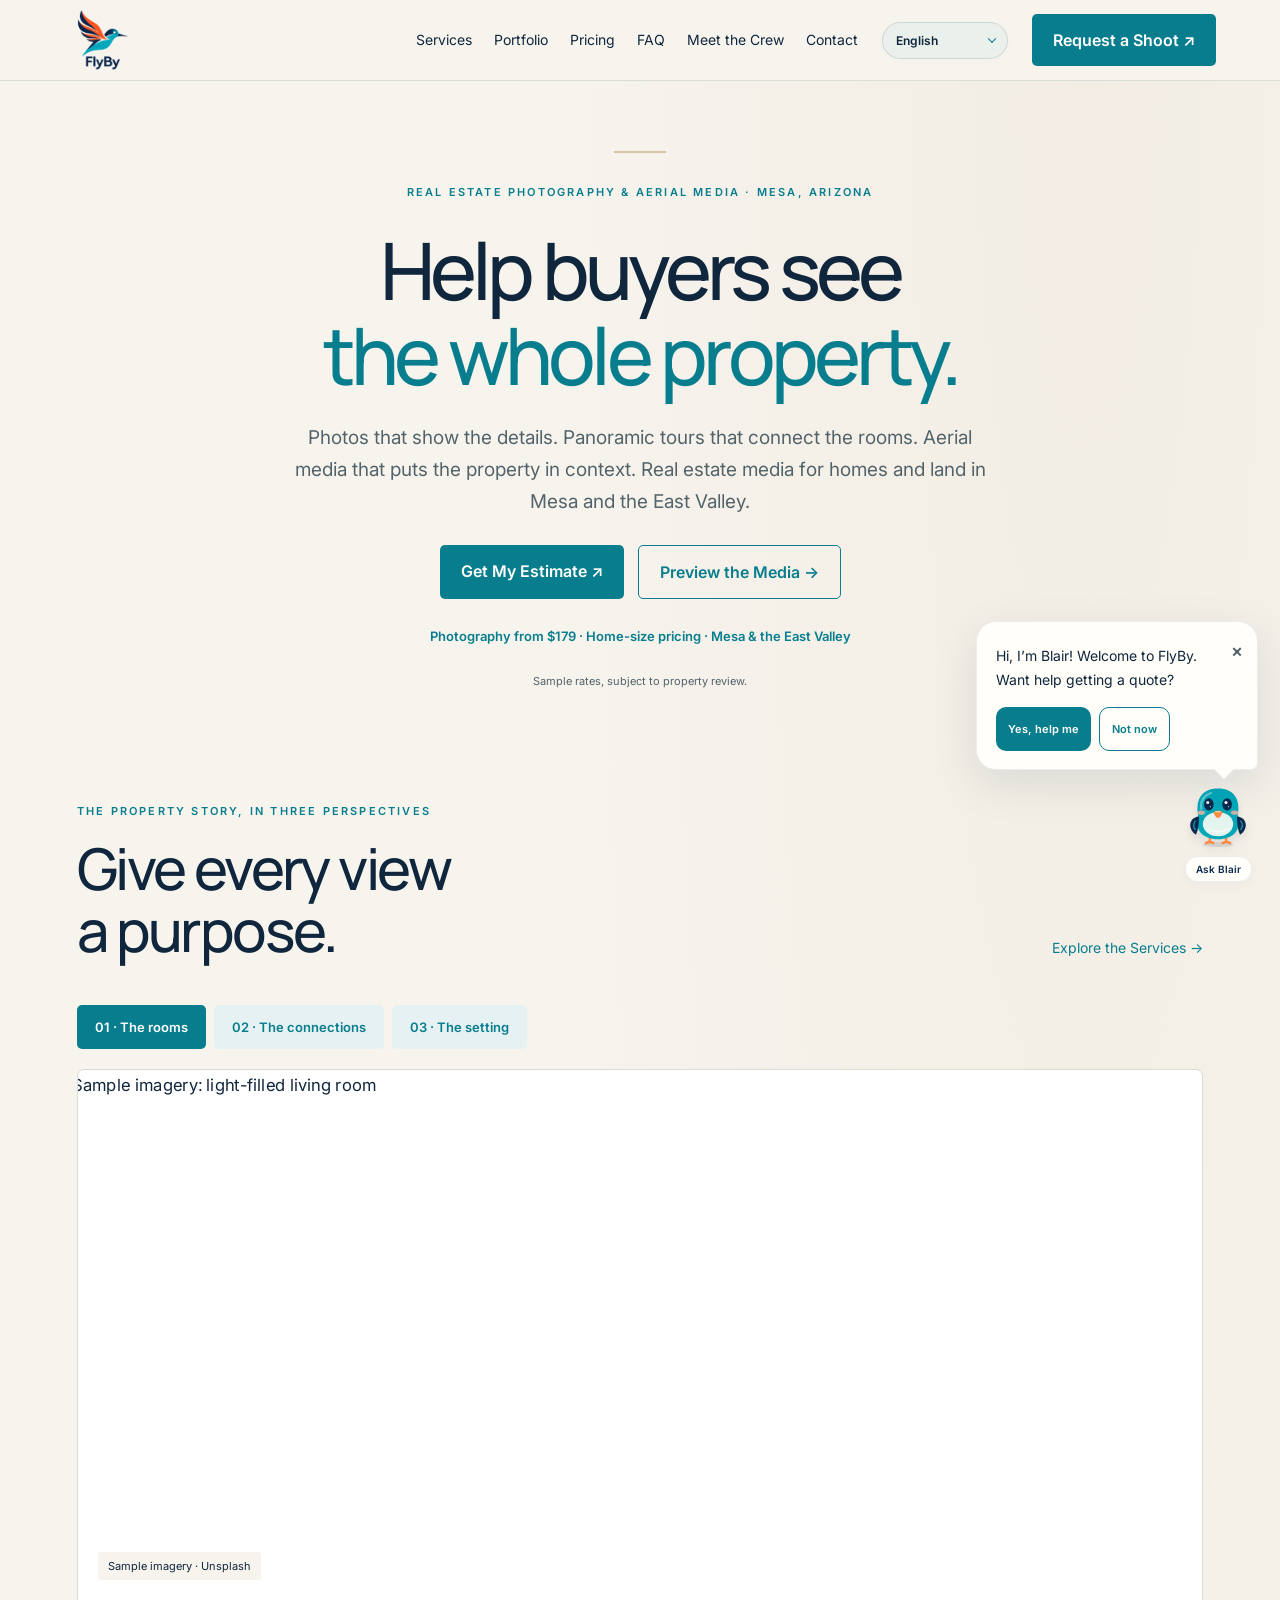
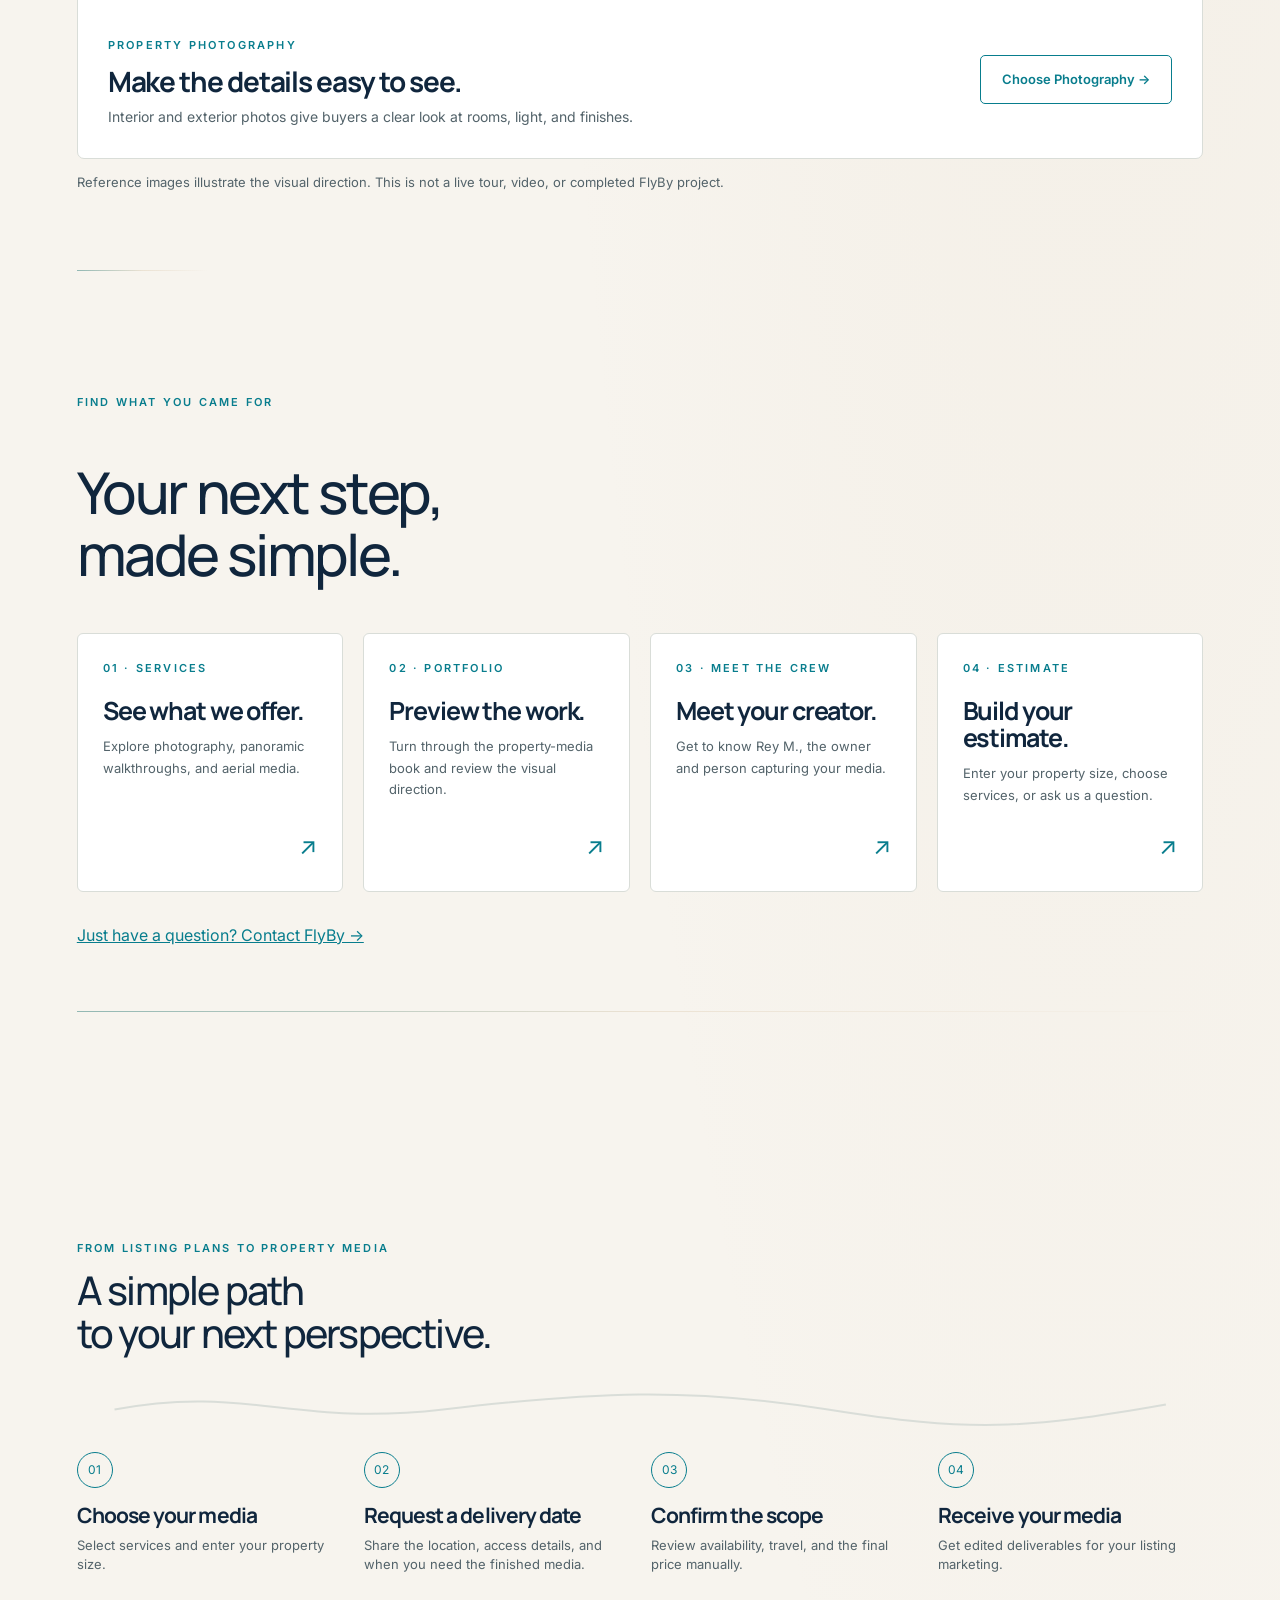
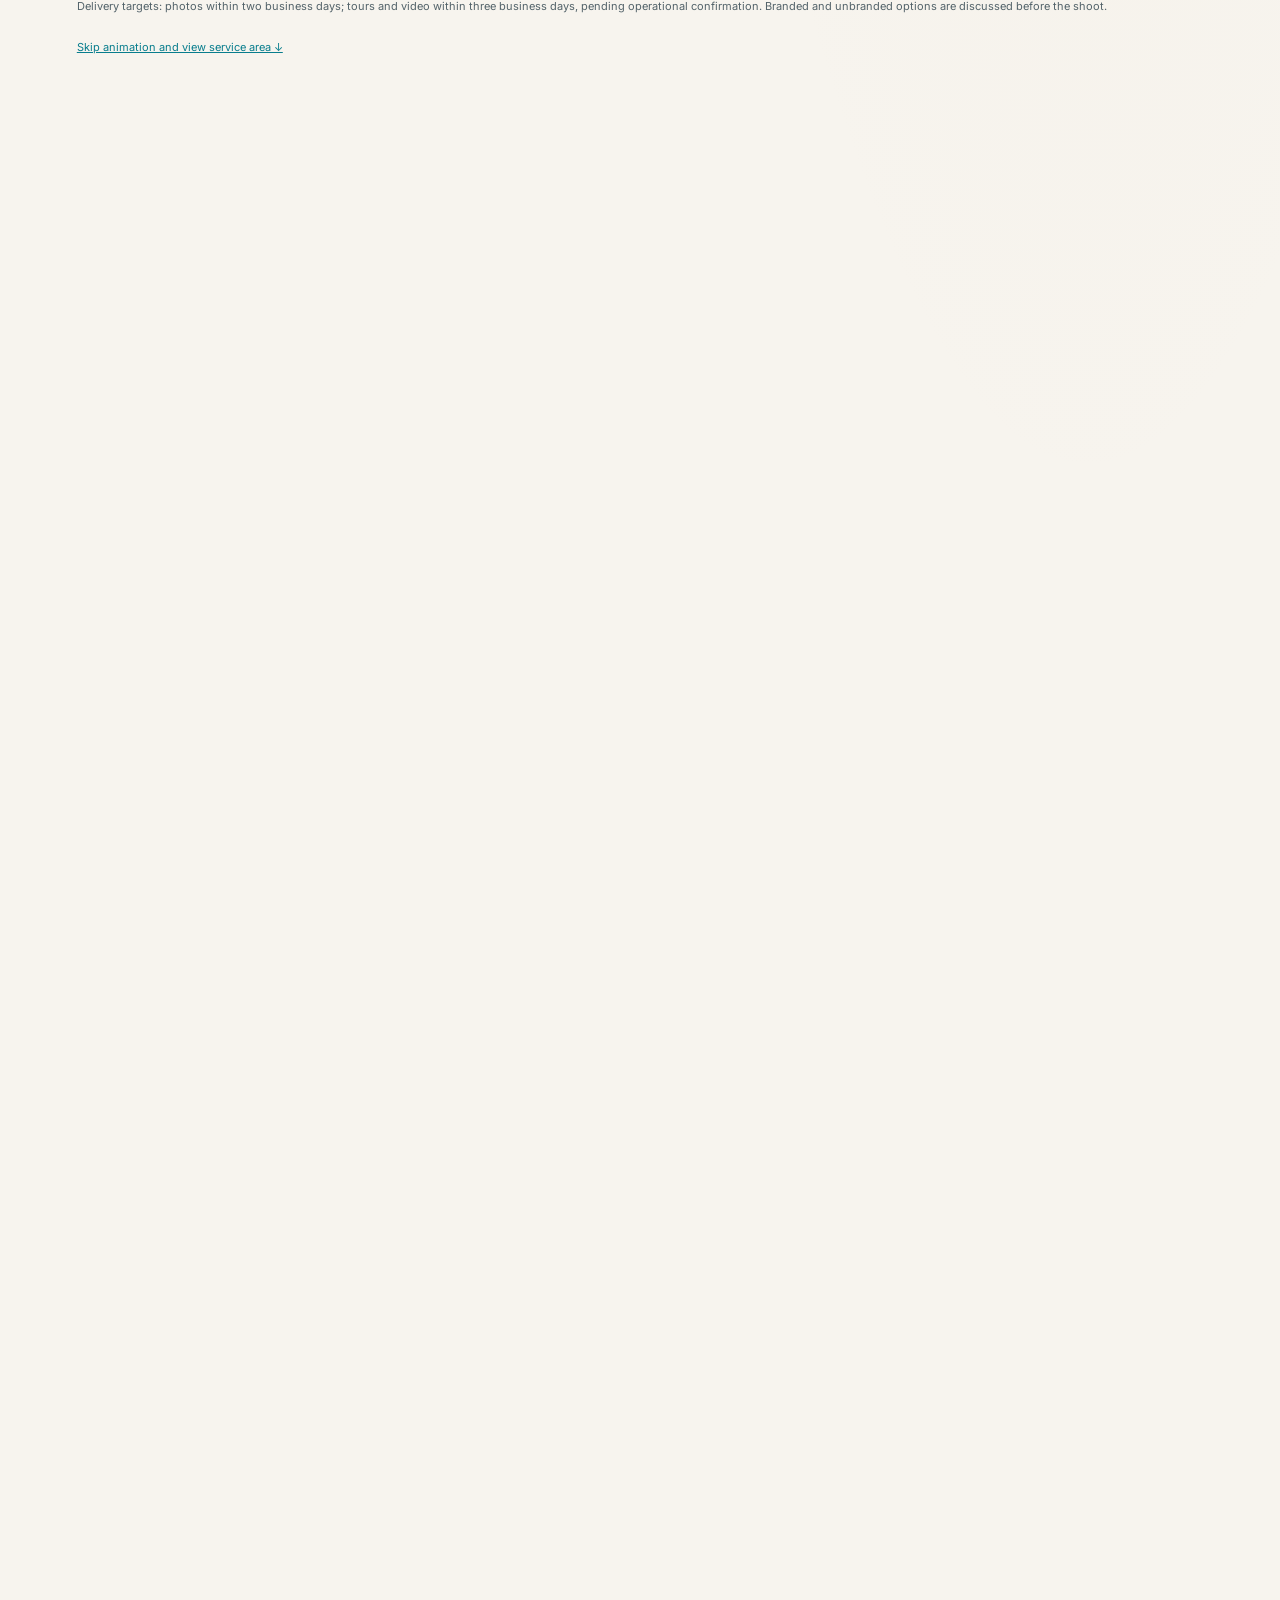
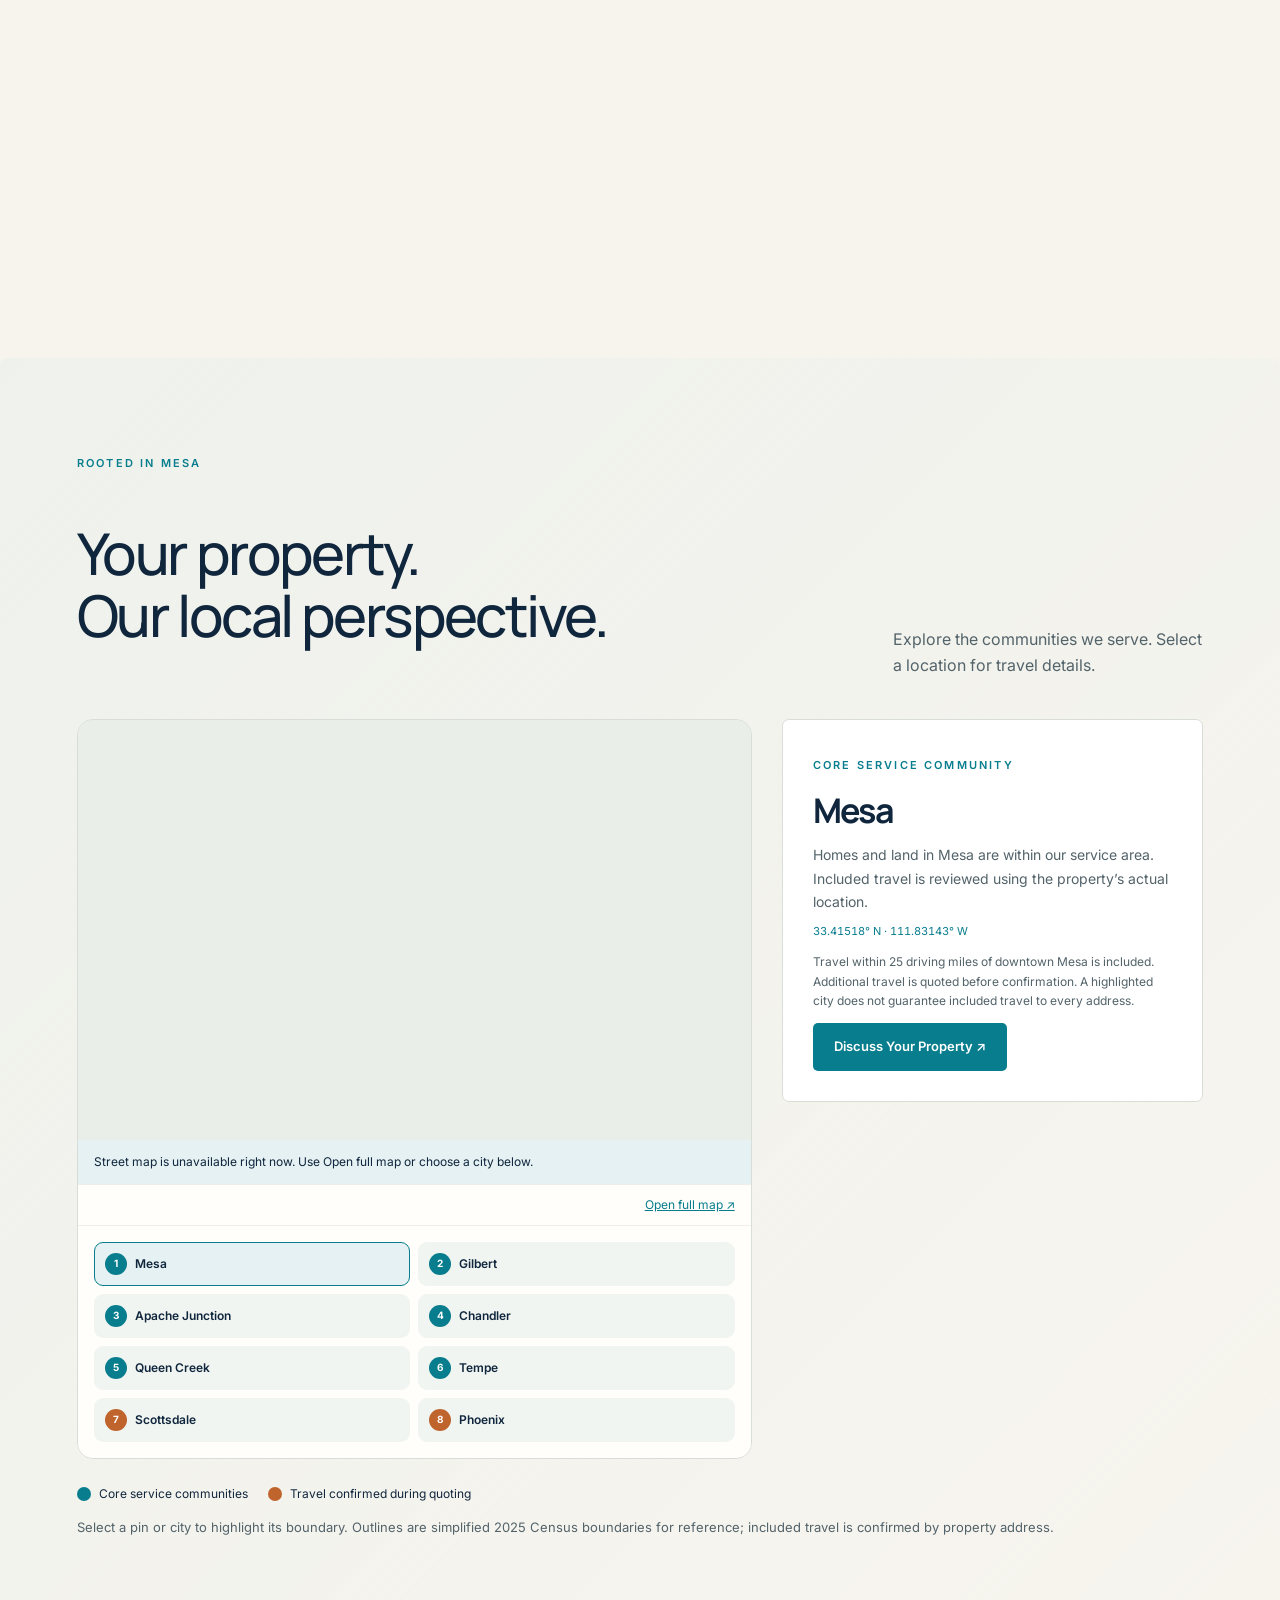
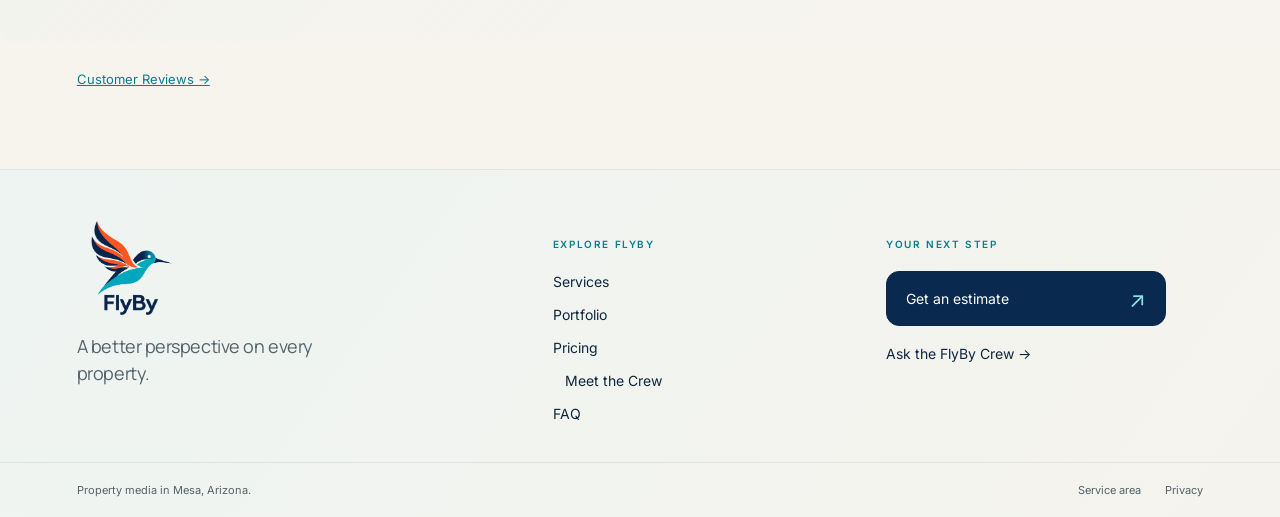
==== index.html @ 3b42b501 "Add files via upload" ====
<!doctype html><html lang="en"><head><meta charset="utf-8"><meta name="referrer" content="strict-origin-when-cross-origin"><meta name="viewport" content="width=device-width,initial-scale=1"><title>FlyBy | Real estate photography & aerial media in Mesa, AZ</title><meta name="description" content="Mesa real estate photography, 360° panoramic walkthroughs, aerial photos and video for homes and land. Explore services and build a sample quote by property size."><link href="https://fonts.googleapis.com/css2?family=Manrope:wght@400;500;600;700&family=Inter:wght@400;500;600&display=swap" rel="stylesheet"><link rel="stylesheet" href="assets/css/styles.css?v=b1b3b0417b99"><link rel="stylesheet" href="assets/css/polish.css?v=1c9f5a224fa6"><link rel="stylesheet" href="assets/css/motion.css?v=324bf698356f"><link rel="stylesheet" href="assets/css/marketing.css?v=dffa3a87707d"><link rel="stylesheet" href="assets/css/journey.css?v=fb03524f41b3"><link rel="stylesheet" href="assets/css/customer-flow.css?v=e0e5bc0e6a2a"><link rel="stylesheet" href="assets/css/focus.css?v=8a71ca0b3003"><link rel="stylesheet" href="assets/css/helper.css?v=16a1bd7140e2"><link rel="stylesheet" href="assets/css/modern-depth.css?v=22baf2c74a4f"><link rel="stylesheet" href="assets/css/brand-bird.css?v=f6c67ce89403"><link rel="icon" type="image/png" href="assets/FlyBy-logo-transparent.png"><link rel="stylesheet" href="assets/css/footer-blair.css?v=a252ee05538e"><link rel="stylesheet" href="assets/css/estimate-guide.css?v=52d01045dcb3"><link rel="stylesheet" href="assets/css/blair-welcome.css?v=73f77f784de3"><link rel="stylesheet" href="assets/css/crew-drone.css?v=62f8e632c1f8"><link rel="stylesheet" href="assets/css/language-dropdown.css?v=33f1296278bb"><link rel="stylesheet" href="assets/css/blair-fluid.css?v=293103cf1c06"><link rel="stylesheet" href="assets/css/mobile-responsive.css?v=7509000c7c7b"><script src="assets/js/blair-avatar.js?v=8507810061e7"></script><script src="assets/js/blair-handoff.js?v=6b107799a370"></script><link rel="stylesheet" href="assets/css/leaflet.css?v=a78371028241"><link rel="stylesheet" href="assets/css/service-map.css?v=d27a3290c3b8"></head><body><header><nav><a class="logo official-logo" href="index.html"><img src="assets/FlyBy-logo-transparent.png" width="1280" height="1280" alt="FlyBy" decoding="async"></a><button class="outline" id="menu" aria-expanded="false" aria-controls="links">Menu</button><div id="links"><a href="services.html">Services</a><a href="gallery.html">Portfolio</a><a href="pricing.html">Pricing</a><a href="faq.html">FAQ</a><a href="meet.html">Meet the Crew</a></div><a class="btn" href="contact.html">Request a Shoot ↗</a></nav></header><div class="progress" aria-hidden="true"></div><main><section class="intro center hero marketing-hero"><span class="eyebrow">Real estate photography & aerial media · Mesa, Arizona</span><h1>Help buyers see<br><em>the whole property.</em></h1><p>Photos that show the details. Panoramic tours that connect the rooms. Aerial media that puts the property in context. Real estate media for homes and land in Mesa and the East Valley.</p><div class="hero-buttons"><a class="btn" href="pricing.html">Get My Estimate ↗</a><a class="outline btn" href="gallery.html">Preview the Media →</a></div><p class="hero-facts">Photography from $179 · Home-size pricing · Mesa & the East Valley</p><p class="fine">Sample rates, subject to property review.</p></section><section class="marketing-lens"><div class="lens-heading"><div><span class="eyebrow">The property story, in three perspectives</span><h2>Give every view<br>a purpose.</h2></div><a href="services.html">Explore the Services →</a></div><div class="lens-tabs" role="tablist" aria-label="Property story perspectives"><button id="lens-rooms" role="tab" data-lens="0" aria-selected="true" aria-controls="lens-panel">01 · The rooms</button><button id="lens-home" role="tab" data-lens="1" aria-selected="false" aria-controls="lens-panel" tabindex="-1">02 · The connections</button><button id="lens-land" role="tab" data-lens="2" aria-selected="false" aria-controls="lens-panel" tabindex="-1">03 · The setting</button></div><div id="lens-panel" class="lens-panel" role="tabpanel" aria-labelledby="lens-rooms" tabindex="0"><figure class="lens-media"><img id="lens-image" src="https://images.unsplash.com/photo-1600210492486-724fe5c67fb0?auto=format&fit=crop&w=1400&q=85" alt="Sample imagery: light-filled living room" fetchpriority="high"><figcaption>Sample imagery · Unsplash</figcaption></figure><div class="lens-caption"><div><span id="lens-service" class="eyebrow">Property Photography</span><h3 id="lens-title">Make the details easy to see.</h3><p id="lens-copy">Interior and exterior photos give buyers a clear look at rooms, light, and finishes.</p></div><a id="lens-action" class="btn outline" href="pricing.html?services=0&type=Home">Choose Photography →</a></div></div><p class="fine">Reference images illustrate the visual direction. This is not a live tour, video, or completed FlyBy project.</p></section><section class="customer-paths"><span class="eyebrow">Find what you came for</span><h2>Your next step,<br>made simple.</h2><div class="task-grid"><a href="services.html"><span class="eyebrow">01 · Services</span><h3>See what we offer.</h3><p>Explore photography, panoramic walkthroughs, and aerial media.</p><span aria-hidden="true">↗</span></a><a href="gallery.html"><span class="eyebrow">02 · Portfolio</span><h3>Preview the work.</h3><p>Turn through the property-media book and review the visual direction.</p><span aria-hidden="true">↗</span></a><a href="meet.html"><span class="eyebrow">03 · Meet the Crew</span><h3>Meet your creator.</h3><p>Get to know Rey M., the owner and person capturing your media.</p><span aria-hidden="true">↗</span></a><a href="pricing.html"><span class="eyebrow">04 · Estimate</span><h3>Build your estimate.</h3><p>Enter your property size, choose services, or ask us a question.</p><span aria-hidden="true">↗</span></a></div><a class="text-link" href="contact.html?intent=questions">Just have a question? Contact FlyBy →</a></section><section class="marketing-process process-scroll" id="shoot-process"><div class="process-scene"><span class="eyebrow">From listing plans to property media</span><h2>A simple path<br>to your next perspective.</h2><div class="process-track" aria-hidden="true"><svg viewBox="0 0 1200 100" preserveAspectRatio="none"><path class="process-base" d="M40 55 C180 5 230 90 390 55 S650 10 800 55 S1010 95 1160 45"/><path class="process-draw" d="M40 55 C180 5 230 90 390 55 S650 10 800 55 S1010 95 1160 45"/></svg></div><div class="grid"><article><span class="step-number">01</span><div class="step-caption"><h3>Choose your media</h3><p>Select services and enter your property size.</p></div></article><article><span class="step-number">02</span><div class="step-caption"><h3>Request a delivery date</h3><p>Share the location, access details, and when you need the finished media.</p></div></article><article><span class="step-number">03</span><div class="step-caption"><h3>Confirm the scope</h3><p>Review availability, travel, and the final price manually.</p></div></article><article><span class="step-number">04</span><div class="step-caption"><h3>Receive your media</h3><p>Get edited deliverables for your listing marketing.</p></div></article></div><p class="fine">Delivery targets: photos within two business days; tours and video within three business days, pending operational confirmation. Branded and unbranded options are discussed before the shoot.</p><a class="process-skip" href="#service-area">Skip animation and view service area ↓</a></div></section><section class="service-area-section" id="service-area"><div class="area-heading"><div><span class="eyebrow">Rooted in Mesa</span><h2>Your property.<br>Our local perspective.</h2></div><p>Explore the communities we serve. Select a location for travel details.</p></div><div class="service-map-grid"><div class="service-map kml-service-map" role="group" aria-label="FlyBy service locations"><div id="flyby-street-map" role="region" aria-label="Interactive street map of FlyBy service locations"></div><p id="street-map-status" class="street-map-status" role="status">Loading street map…</p><a class="street-map-link" href="https://apps.nationalmap.gov/viewer/" target="_blank" rel="noopener">Open full map ↗</a><div class="service-city-list" aria-label="Choose a service location"><button type="button" class="service-city-chip" data-city="Mesa" aria-pressed="true"><b aria-hidden="true">1</b>Mesa</button><button type="button" class="service-city-chip" data-city="Gilbert" aria-pressed="false"><b aria-hidden="true">2</b>Gilbert</button><button type="button" class="service-city-chip" data-city="Apache Junction" aria-pressed="false"><b aria-hidden="true">3</b>Apache Junction</button><button type="button" class="service-city-chip" data-city="Chandler" aria-pressed="false"><b aria-hidden="true">4</b>Chandler</button><button type="button" class="service-city-chip" data-city="Queen Creek" aria-pressed="false"><b aria-hidden="true">5</b>Queen Creek</button><button type="button" class="service-city-chip" data-city="Tempe" aria-pressed="false"><b aria-hidden="true">6</b>Tempe</button><button type="button" class="service-city-chip" data-city="Scottsdale" aria-pressed="false"><b aria-hidden="true">7</b>Scottsdale</button><button type="button" class="service-city-chip" data-city="Phoenix" aria-pressed="false"><b aria-hidden="true">8</b>Phoenix</button></div></div><div class="map-details" aria-live="polite"><span class="eyebrow" id="map-category">Core service community</span><h3 id="map-city">Mesa</h3><p id="map-description">Homes and land in Mesa are within our service area. Included travel is reviewed using the property’s actual location.</p><p class="map-coordinate" id="map-coordinate" data-no-translate="true"></p><p class="fine">Travel within 25 driving miles of downtown Mesa is included. Additional travel is quoted before confirmation. A highlighted city does not guarantee included travel to every address.</p><a class="btn" href="contact.html">Discuss Your Property ↗</a></div></div><div class="map-legend"><span><i class="core-key"></i> Core service communities</span><span><i class="extra-key"></i> Travel confirmed during quoting</span></div><p class="fine" id="service-map-note">Select a pin or city to highlight its boundary. Outlines are simplified 2025 Census boundaries for reference; included travel is confirmed by property address.</p></section><p id="customer-reviews" class="home-review-link"><a href="work.html">Customer Reviews →</a></p></main><footer class="site-footer"><div class="footer-main"><div class="footer-brand"><a class="logo official-logo" href="index.html"><img src="assets/FlyBy-logo-transparent.png" width="1280" height="1280" alt="FlyBy" decoding="async"></a><p>A better perspective on every property.</p></div><div class="footer-explore"><p class="footer-label">Explore FlyBy</p><nav class="footer-nav" aria-label="Footer navigation"><a href="services.html">Services</a><a href="gallery.html">Portfolio</a><a href="pricing.html">Pricing</a><a href="meet.html">Meet the Crew</a><a href="faq.html">FAQ</a></nav></div><div class="footer-next"><p class="footer-label">Your next step</p><a class="footer-action" href="pricing.html">Get an estimate<span aria-hidden="true">↗</span></a><a class="footer-question" href="contact.html?intent=questions">Ask the FlyBy Crew →</a></div></div><div class="footer-base"><a class="footer-mini-logo" href="index.html"><img src="assets/FlyBy-logo-transparent.png" width="1280" height="1280" alt="FlyBy" decoding="async"></a><p>Property media in Mesa, Arizona.</p><div class="footer-meta"><a href="index.html#service-area">Service area</a><a href="privacy.html">Privacy</a></div></div></footer><script src="assets/js/pricing-engine.js?v=67c938f09b63"></script><script src="assets/js/estimate-gate.js?v=6d36bbbe7bea"></script><script src="assets/js/app.js?v=fe1010ae0c87"></script><script src="assets/js/translations.js?v=addeeb842ead"></script><script src="assets/js/journey-translations.js?v=f8ae683292c0"></script><script src="assets/js/customer-translations.js?v=a9bd5cd9e58e"></script><script src="assets/js/focus-translations.js?v=807fac83b996"></script><script src="assets/js/delivery-translations.js?v=0f1a3e26b78a"></script><script src="assets/js/footer-translations.js?v=9fcdc8e1c152"></script><script src="assets/js/marketing-translations.js?v=ffd42e1acf46"></script><script src="assets/js/translate.js?v=7ab7c577d06e"></script><script src="assets/js/chinese-translations.js?v=8c47a6f45672"></script><script src="assets/js/chinese-guide-translations.js?v=32636e21576f"></script><script src="assets/js/chinese-feature-translations.js?v=93f20665f306"></script><script src="assets/js/chinese-runtime.js?v=628c31e3c3f8"></script><script src="assets/js/language.js?v=a2135ba0baf8"></script><script src="assets/js/polish.js?v=f407626929c5"></script><script src="assets/js/motion.js?v=c5c9c8a459fe"></script><script src="assets/js/marketing.js?v=01cfab7dcc04"></script><script src="assets/js/journey.js?v=bb454e5d0d3e"></script><script src="assets/js/leaflet.js?v=db49d009c841"></script><script src="assets/js/city-boundaries.js?v=45778573b225"></script><script src="assets/js/service-map.js?v=f176c23767e9"></script><script src="assets/js/helper-answers.js?v=f412485e74d5"></script><script src="assets/js/blair-conversation.js?v=f91f2265e636"></script><script src="assets/js/blair-motion.js?v=0e1443d07f05"></script><script src="assets/js/chinese-blair.js?v=bc8eea5c489e"></script><script src="assets/js/blair-presentation.js?v=7e691353a58c"></script><script src="assets/js/helper.js?v=2bfc231b850a"></script><script src="assets/js/modern-depth.js?v=caaebd669ba3"></script><script src="assets/js/quote-guide.js?v=608e726e27f6"></script><script src="assets/js/blair-welcome.js?v=9e2dd96053c3"></script><script src="assets/js/mobile-responsive.js?v=42794687fff7"></script></body></html>
---- assets/css/styles.css ----
:root{--ivory:#F7F4EE;--ink:#17252A;--slate:#53636A;--teal:#126B68;--sage:#E4EEEA;--line:#D9DDD8}*{box-sizing:border-box}html{scroll-behavior:smooth}body{margin:0;background:var(--ivory);color:var(--ink);font:16px/1.65 Inter,Arial,sans-serif}h1,h2,h3,.logo{font-family:Manrope,Arial,sans-serif;line-height:1.08;letter-spacing:-.045em}h1{font-size:clamp(46px,6vw,85px);font-weight:500;margin:25px 0}h2{font-size:clamp(34px,4.5vw,65px);font-weight:500}h3{font-size:24px}em{font-style:normal;color:var(--teal)}p{color:var(--slate)}a{color:var(--teal)}button,input,select,textarea{font:inherit}button,.btn{display:inline-block;padding:13px 21px;background:var(--teal);color:white;border:0;border-radius:5px;text-decoration:none;font-weight:600;cursor:pointer}button:hover,.btn:hover{background:#0B514F}.outline{background:transparent;color:var(--teal);border:1px solid var(--teal)}.outline:hover{color:white}button:disabled{opacity:.6;cursor:not-allowed}:focus-visible{outline:3px solid var(--teal);outline-offset:5px}header{position:sticky;top:0;background:#F7F4EEf5;backdrop-filter:blur(18px);border-bottom:1px solid var(--line);z-index:10}nav{max-width:1400px;margin:auto;display:flex;align-items:center;gap:30px;padding:18px 5%}.logo{font-size:30px;font-weight:700;color:var(--ink);text-decoration:none;margin-right:auto}#links{display:flex;gap:25px}#links a{text-decoration:none;color:var(--ink);font-size:14px}#links a[aria-current]{color:var(--teal);text-decoration:underline;text-underline-offset:6px}#menu{display:none}.progress{position:fixed;top:0;height:3px;left:0;right:0;background:var(--teal);transform:scaleX(0);transform-origin:left;z-index:11}section{max-width:1280px;margin:auto;padding:90px 6%}.intro p{max-width:660px;font-size:19px}.eyebrow{font-size:11px;letter-spacing:.16em;text-transform:uppercase;font-weight:600;color:var(--teal)}.center{text-align:center}.hero h1{font-size:clamp(46px,7.6vw,105px);letter-spacing:-.06em}.hero p{margin:25px auto}.hero{padding-bottom:5px}.actions{padding-bottom:45px}.actions>a{margin:8px 12px}.actions p{margin-top:35px}.cinema{max-width:none;padding:15px var(--inset,4%) 60px}figure{margin:0;position:relative;overflow:hidden;border-radius:6px}figure img{display:block;width:100%;height:500px;object-fit:cover}.cinema figure img{height:72vh;min-height:340px;transform:scale(var(--zoom,1))}figcaption{position:absolute;bottom:20px;left:20px;background:var(--ivory);color:var(--ink);padding:5px 10px;font-size:11px;border-radius:3px}.story{max-width:none;height:230vh;background:var(--sage);padding:0 6%}.sticky{position:sticky;top:86px;min-height:calc(100vh - 86px);display:grid;grid-template-columns:1.1fr 1fr;gap:8%;align-items:center;max-width:1250px;margin:auto}.sticky figure img{height:65vh;transform:scale(var(--story-scale,1))}.sticky p{min-height:80px;max-width:360px}.grid{display:grid;grid-template-columns:repeat(4,1fr);gap:25px}.grid article{border-top:1px solid var(--line);padding-top:25px}.grid p{font-size:14px}.sage{background:var(--sage);border-radius:6px}.editorial{display:grid;grid-template-columns:1fr 1fr;gap:7%;align-items:center}.fine{font-size:13px}.inputs{display:grid;grid-template-columns:1fr 2fr;gap:20px;padding:25px;background:white;border-radius:6px}.examples{font-size:13px;margin:25px 0}.examples button{font-size:13px;padding:8px 12px;margin:5px}.bundles{display:flex;flex-wrap:wrap;gap:10px;margin:25px 0}.bundles button{font-size:13px}.builder{display:grid;grid-template-columns:1.5fr 1fr;gap:30px;background:var(--sage);padding:30px;border-radius:6px}.choices{display:grid;grid-template-columns:1fr 1fr;gap:15px}.choice{background:white;padding:20px;border:1px solid var(--line);border-radius:5px;cursor:pointer}.choice:has(input:checked){border:2px solid var(--teal);padding:19px}.choice strong{display:block;font-size:22px;margin:10px 0}.choice small{display:block;color:var(--slate)}aside{background:white;padding:25px;border-radius:5px;align-self:start;position:sticky;top:105px}.line{display:flex;justify-content:space-between;gap:15px;margin:16px 0}.total{border-top:1px solid var(--line);padding-top:20px;font-size:28px}.table-wrap{overflow:auto}table{width:100%;border-collapse:collapse;text-align:left;font-size:14px}caption{text-align:left;color:var(--slate);margin-bottom:15px}th,td{padding:20px 15px;border-bottom:1px solid var(--line);white-space:nowrap}thead{background:var(--sage)}label{display:block;font-size:14px;font-weight:500}input:not([type=checkbox]),select,textarea{display:block;width:100%;margin-top:8px;padding:12px;border:1px solid #7A8787;background:white;color:var(--ink);border-radius:4px}textarea{min-height:110px}form{background:white;padding:35px;border-radius:6px}.form-grid{display:grid;grid-template-columns:1fr 1fr;gap:20px}.wide{grid-column:1/-1}.notice{padding:18px;background:var(--sage);color:var(--ink)}#form-error{color:#A63832}#status{color:var(--teal);font-weight:600}details{padding:20px 0;border-bottom:1px solid var(--line)}summary{font-weight:600;cursor:pointer}.tabs{display:flex;gap:10px;margin-bottom:25px}.tabs [aria-selected=false]{background:var(--sage);color:var(--teal)}.placeholder{min-height:350px;padding:65px 35px;background:var(--sage);border:1px dashed #7A8787;border-radius:5px}footer{max-width:1280px;margin:auto;padding:45px 6%;border-top:1px solid var(--line);display:flex;justify-content:space-between;gap:30px}footer p{font-size:13px}.motion .reveal{opacity:0;transform:translateY(35px);transition:opacity .85s ease,transform .85s cubic-bezier(.2,.7,.2,1)}.motion .revealed,.motion .reveal:focus-within{opacity:1;transform:none}.grid article:nth-child(2){transition-delay:.08s}.grid article:nth-child(3){transition-delay:.16s}.grid article:nth-child(4){transition-delay:.24s}@media(max-width:800px){nav{gap:12px;position:relative}.logo{margin-right:0}#menu{display:block;margin-left:auto;padding:8px 12px}nav>.btn{font-size:13px;padding:10px}#links{display:none;position:absolute;top:100%;left:0;right:0;background:var(--ivory);padding:25px 6%;border-bottom:1px solid var(--line);flex-direction:column}#links.open{display:flex}section{padding:60px 6%}.intro p{font-size:16px}.hero{padding-bottom:0}.hero h1{font-size:clamp(45px,8vw,70px)}.cinema{padding:20px 0 45px}.cinema figure img{height:50vh}.story{height:auto;padding:60px 6%}.sticky{position:static;min-height:0;grid-template-columns:1fr;gap:35px}.sticky figure img{height:50vh}.sticky p{min-height:0}.grid{grid-template-columns:1fr 1fr}.editorial,.builder{grid-template-columns:1fr}.editorial figure img{height:350px}aside{position:static}.form-grid{grid-template-columns:1fr}.wide{grid-column:auto}footer{flex-direction:column}}@media(max-width:480px){.inputs,.choices{grid-template-columns:1fr}.builder,form{padding:22px}.total{font-size:24px}.tabs button{font-size:13px;padding:10px 12px}}@media(prefers-reduced-motion:reduce){html{scroll-behavior:auto}.motion .reveal{opacity:1;transform:none;transition:none}.story{height:auto;padding:65px 6%}.sticky{position:static;min-height:0}.cinema{padding-left:0;padding-right:0}figure img{transform:none!important}.progress{display:none}}
---- assets/css/polish.css ----
/* Quiet detail, with the property media at the center. */
body{background-image:radial-gradient(ellipse at 85% 0%,#D8C4A624,transparent 38%)}header{transition:box-shadow .3s ease,background .3s ease}header.scrolled{box-shadow:0 8px 28px #17252A0a;background:#F7F4EEf7}nav{gap:24px}#links{gap:22px}.logo{letter-spacing:-.055em}.language-switch{display:flex;gap:2px;background:#E4EEEAaa;border:1px solid var(--line);border-radius:30px;padding:3px;flex:none}.language-switch button{padding:7px 10px;border-radius:24px;font-size:11px;line-height:1;font-weight:600;background:transparent;color:var(--slate)}.language-switch [aria-pressed=true]{color:white;background:var(--teal)}.btn,button{transition:background .2s ease,box-shadow .2s ease,translate .2s ease}.btn:hover{translate:0 -2px;box-shadow:0 7px 18px #126B681c}.btn:active{translate:0 0}.intro h1{letter-spacing:-.06em;line-height:1.06}.intro>p{line-height:1.7}.eyebrow{letter-spacing:.2em}.hero{position:relative}.hero:before{content:'';display:block;height:2px;width:52px;background:#D8C4A6;margin:0 auto 24px}.brand-ready .hero h1{animation:polished-entry .85s cubic-bezier(.16,1,.3,1) both}.brand-ready .hero>p{animation:polished-entry 1s .1s cubic-bezier(.16,1,.3,1) both}.brand-ready .hero .eyebrow{animation:polished-entry .7s ease both}.cinema figure{box-shadow:0 20px 65px #17252A16}.cinema figure:after{content:'';position:absolute;inset:0;box-shadow:inset 0 -65px 80px -80px #17252A80;pointer-events:none}.grid article{transition:border-color .3s ease}.grid article:hover{border-color:var(--teal)}.choice,.match-form{position:relative;isolation:isolate}.choice:before,.match-form:before{content:'';position:absolute;inset:0;border-radius:inherit;pointer-events:none;background:radial-gradient(260px circle at var(--pointer-x,50%) var(--pointer-y,50%),#126B680b,transparent 70%);opacity:0;transition:opacity .25s ease}.choice:hover:before,.match-form:hover:before{opacity:1}.service-panel{border-radius:6px}.service-tabs button{transition:background .2s ease,color .2s ease}.service-tabs button:hover{background:#E4EEEA88}.demo-hotspot{transition:box-shadow .2s ease,background .2s ease}.demo-hotspot:hover{box-shadow:0 0 0 10px #f7f4ee60}.book-thumbnails button{transition:border-color .2s ease,translate .2s ease}.book-thumbnails button:hover{translate:0 -3px}footer{background:linear-gradient(180deg,transparent,#E4EEEA30)}.story-copy,.service-description{text-wrap:pretty}.portfolio-screen{background-image:none}.portfolio-screen .gallery-intro h1{letter-spacing:-.035em}.portfolio-screen .book-page h2{overflow-wrap:anywhere}.portfolio-screen .book-controls>button{white-space:nowrap}html[lang=es] nav>.btn{font-size:13px}html[lang=es] .book-position strong{max-width:180px}html[lang=es] .service-tabs button span{font-size:14px}html[lang=es] .service-description h2{font-size:clamp(30px,3vw,44px)}@keyframes polished-entry{from{opacity:0;transform:translateY(15px)}to{opacity:1;transform:none}}@media(max-width:1000px){nav{gap:12px}#links{gap:15px}.language-switch button{padding:6px 8px}nav>.btn{padding:11px 14px}}@media(max-width:800px){nav{gap:8px}.language-switch{order:2}nav>.btn{order:3}#menu{order:1}.language-switch button{padding:6px 8px}.logo{font-size:27px}html[lang=es] nav>.btn{font-size:11px;padding:9px 10px}.hero:before{margin-bottom:17px}}@media(max-width:420px){nav{padding-left:4%;padding-right:4%;gap:6px}.logo{font-size:24px}#menu{font-size:11px;padding:8px}.language-switch button{font-size:10px;padding:6px}.language-switch{padding:2px}nav>.btn{font-size:11px;padding:9px 8px}html[lang=es] nav>.btn{font-size:10px;max-width:110px;text-align:center;line-height:1.3}.book-jump select{max-width:100%}.portfolio-screen .book-page h2{font-size:clamp(20px,3.3vh,30px)}}@media(prefers-reduced-motion:reduce){.btn,button,header,.grid article,.demo-hotspot{transition:none}.brand-ready .hero h1,.brand-ready .hero>p,.brand-ready .hero .eyebrow{animation:none}.btn:hover,.book-thumbnails button:hover{translate:none}}
---- assets/css/motion.css ----
:root{--motion-ease:cubic-bezier(.16,1,.3,1);--motion-time:850ms;--surface-shadow:0 22px 60px #17252A0c}.intro{position:relative}.intro:not(.hero):not(.gallery-intro):after{content:'';display:block;width:66px;height:2px;background:linear-gradient(90deg,var(--teal),#D8C4A6);margin-top:30px;transform-origin:left;scale:var(--intro-line,1) 1}.motion-section{position:relative}.motion-section:before{content:'';position:absolute;left:6%;right:6%;bottom:26px;height:1px;background:linear-gradient(90deg,#126B6870,#D8C4A660,transparent);transform:scaleX(var(--section-progress,0));transform-origin:left;pointer-events:none}.motion-section h2{max-width:920px;text-wrap:balance}.motion-section .eyebrow{display:inline-block}.sage,.builder,.match-form,form,.reviews-empty,.inputs,aside{box-shadow:var(--surface-shadow);border:1px solid #D9DDD866}.service-experience{border-radius:8px}.service-demo{box-shadow:0 18px 50px #17252A14}.service-demo>img{scale:1.06;translate:0 var(--media-drift,0px);will-change:translate}.service-demo .demo-credit{z-index:1}.service-tabs [aria-selected=true]{box-shadow:inset 0 -3px 0 var(--teal)}.grid article{position:relative}.grid article:before{content:'';position:absolute;top:-1px;left:0;width:45px;height:2px;background:var(--teal);transform-origin:left;scale:var(--card-progress,0) 1}.choice:has(input:checked){box-shadow:0 10px 25px #126B680c}.choice strong,aside strong{font-family:Manrope,Arial,sans-serif;letter-spacing:-.04em}summary{transition:color .25s ease}details[open] summary{color:var(--teal)}details[open]>p{animation:answer-enter .4s var(--motion-ease) both}header:after{content:'';position:absolute;bottom:-1px;left:0;width:100%;height:1px;background:linear-gradient(90deg,transparent,#126B6830,transparent);opacity:var(--header-depth,0);pointer-events:none}.motion-top{position:fixed;right:24px;bottom:24px;z-index:9;width:42px;height:42px;padding:0;border-radius:50%;background:var(--ivory);color:var(--teal);border:1px solid var(--line);box-shadow:0 7px 25px #17252A16;opacity:0;visibility:hidden;translate:0 8px;transition:opacity .3s ease,translate .3s ease,visibility .3s ease}.motion-top.is-visible{opacity:1;visibility:visible;translate:0 0}.motion-top:hover{background:var(--teal);color:white}.portfolio-screen .intro:after,.portfolio-screen .motion-section:before{display:none}.portfolio-screen .book-spread{box-shadow:0 28px 70px #17252A1a,0 2px 8px #17252A18}.portfolio-screen .book-controls{border-top:1px solid var(--line);padding-top:9px}.portfolio-screen .book-section{padding-bottom:12px}.portfolio-screen .motion-top{display:none}@keyframes answer-enter{from{opacity:.4;transform:translateY(7px)}to{opacity:1;transform:none}}@media(max-width:800px){.motion-section:before{bottom:18px}.motion-top{right:16px;bottom:16px;width:38px;height:38px}.service-demo>img{scale:1.03}}@media(prefers-reduced-motion:reduce){.service-demo>img{scale:1;translate:none;will-change:auto}.motion-section:before,.grid article:before,.intro:after{transform:none!important;scale:1!important}.motion-top,summary{transition:none}.motion-top{translate:none}details[open]>p{animation:none}}
---- assets/css/marketing.css ----
.marketing-hero{padding-top:70px;padding-bottom:45px}.marketing-hero h1{font-size:clamp(44px,6.2vw,86px)}.marketing-hero>p{max-width:720px}.hero-buttons{display:flex;gap:14px;justify-content:center;margin:26px 0}.marketing-hero .hero-facts{font-size:13px;color:var(--teal);font-weight:600;margin:17px auto}.marketing-hero .fine{font-size:11px;max-width:690px}.marketing-lens{padding-top:35px}.lens-heading{display:flex;justify-content:space-between;align-items:end;gap:25px}.lens-heading h2{margin:15px 0 24px}.lens-heading>a{margin-bottom:26px;font-size:14px;text-decoration:none}.lens-tabs{display:flex;gap:8px;margin:20px 0}.lens-tabs button{background:var(--sage);color:var(--teal);font-size:13px;padding:11px 18px}.lens-tabs [aria-selected=true]{background:var(--teal);color:white}.lens-panel{border:1px solid var(--line);border-radius:7px;overflow:hidden;background:white}.lens-media{border-radius:0;max-height:530px}.lens-media img{height:clamp(300px,46vw,530px);width:100%;object-fit:cover;scale:1.04;translate:0 var(--lens-drift,0px);will-change:translate}.lens-caption{display:flex;align-items:center;justify-content:space-between;gap:25px;padding:30px}.lens-caption h3{font-size:28px;margin:9px 0}.lens-caption p{font-size:14px;margin:0;max-width:610px}.lens-caption>.btn{flex:none;font-size:13px}.audience-grid{display:grid;grid-template-columns:repeat(3,1fr);gap:20px;margin-top:35px}.audience-grid article{padding:30px;background:white;border:1px solid var(--line);border-radius:6px;display:flex;flex-direction:column;transition:border-color .3s ease,box-shadow .3s ease}.audience-grid h3{font-size:27px;margin:20px 0 10px}.audience-grid p{font-size:14px;flex:1}.audience-grid a{font-size:12px;margin-top:16px;text-align:center}.audience-grid article:hover{border-color:#126B6870;box-shadow:0 15px 45px #17252A0b}.brand-reasons .grid h3{font-size:22px}.price-examples{display:grid;grid-template-columns:1fr 1.2fr;gap:25px;margin:35px 0}.price-examples article{padding:35px;background:white;border:1px solid var(--line);border-radius:6px}.price-examples strong{display:block;font-family:Manrope,Arial,sans-serif;font-size:62px;letter-spacing:-.055em;font-weight:500;line-height:1.2;margin:16px 0}.price-examples p{font-size:14px}.price-examples article.price-featured{background:var(--sage);border-color:#126B6830}.price-saving{display:block;font-size:13px;color:var(--teal);margin:12px 0 20px}.process-track{height:70px;margin:25px 0;overflow:hidden}.process-track svg{width:100%;height:100%;overflow:visible}.process-track path{fill:none;stroke-width:2;vector-effect:non-scaling-stroke}.process-base{stroke:var(--line)}.process-draw{stroke:var(--teal);stroke-dasharray:var(--route-length,1400);stroke-dashoffset:calc(var(--route-length,1400)*(1 - var(--route-progress,0)));stroke-linecap:round}.marketing-process .grid article{border:0;padding-top:5px}.step-number{font-size:12px;display:inline-flex;align-items:center;justify-content:center;width:36px;height:36px;border:1px solid var(--teal);border-radius:50%;color:var(--teal);background:var(--ivory)}.marketing-process .grid article:before{display:none}.marketing-process article.step-active .step-number{background:var(--teal);color:white;box-shadow:0 0 0 6px #E4EEEA}.step-number{transition:background .3s ease,box-shadow .3s ease,color .3s ease}.marketing-close{border-top:1px solid var(--line)}.feedback-flash{animation:package-feedback .45s ease both}@keyframes package-feedback{0%{box-shadow:0 0 0 0 #126B6820}50%{box-shadow:0 0 0 6px #126B6810}100%{box-shadow:0 0 0 0 transparent}}@media(max-width:800px){.marketing-hero{padding-top:55px}.lens-heading{display:block}.lens-tabs{gap:6px;flex-wrap:wrap}.lens-tabs button{padding:10px 12px;font-size:12px}.lens-caption{display:block;padding:24px}.lens-caption .btn{margin-top:20px}.audience-grid{grid-template-columns:1fr}.audience-grid article{padding:26px}.audience-grid a{align-self:start}.price-examples{grid-template-columns:1fr}.price-examples strong{font-size:52px}.hero-buttons{flex-wrap:wrap}.process-track{display:none}}@media(prefers-reduced-motion:reduce){.lens-media img{scale:1;translate:none;will-change:auto}.process-draw{stroke-dashoffset:0}.step-number,.audience-grid article{transition:none}.feedback-flash{animation:none}}
---- assets/css/journey.css ----
.process-scroll{padding:0;position:relative}.process-scene{padding:70px 6%}.process-enhanced{height:280vh;height:280dvh}.process-enhanced .process-scene{position:sticky;top:var(--pin-header,86px);height:calc(100vh - var(--pin-header,86px));height:calc(100dvh - var(--pin-header,86px));padding:30px 6%;display:flex;flex-direction:column;justify-content:center;overflow:hidden}.process-enhanced h2{font-size:clamp(32px,4.4vh,56px);margin:12px 0}.process-enhanced .process-track{flex:none;height:50px;margin:15px 0}.process-enhanced .grid{grid-template-columns:repeat(4,1fr);gap:22px}.process-enhanced .step-number{position:relative;z-index:1;opacity:1}.process-enhanced .step-caption{opacity:0;transform:translateY(18px);transition:opacity .45s ease,transform .55s cubic-bezier(.16,1,.3,1)}.process-enhanced article.step-active .step-caption{opacity:1;transform:none}.process-enhanced .grid h3{font-size:21px;line-height:1.2;margin:15px 0 8px}.process-enhanced .grid p{font-size:13px;line-height:1.5;margin:0}.process-enhanced .process-scene>.fine{font-size:11px;margin-top:22px}.process-skip{font-size:11px;align-self:start;margin-top:12px}.process-scroll:before{display:none}.service-area-section{background:linear-gradient(135deg,#E4EEEA70,#F7F4EE);border-radius:8px}.area-heading{display:flex;align-items:end;justify-content:space-between;gap:30px}.area-heading>p{max-width:310px}.service-map-grid{display:grid;grid-template-columns:1.6fr 1fr;gap:30px;margin:25px 0}.service-map{position:relative;aspect-ratio:7/5;background:var(--ivory);border:1px solid var(--line);border-radius:7px;overflow:hidden}.service-map>svg{position:absolute;inset:0;width:100%;height:100%}.map-core{fill:#C8DFD5;stroke:#126B6840;stroke-width:2}.map-extra{fill:#D8C4A644;stroke:#80550070;stroke-width:2;stroke-dasharray:7 6}.map-road{fill:none;stroke:white;stroke-width:10;opacity:.8}.map-river{fill:none;stroke:#91C9CE77;stroke-width:5}.map-hills{fill:none;stroke:#D8C4A6;stroke-width:2}.service-map svg text{fill:var(--slate);font-size:13px}.map-pin{position:absolute;transform:translate(-50%,-50%);padding:0;background:transparent!important;color:var(--ink);font-size:11px;text-align:center;box-shadow:none;line-height:1.3;white-space:nowrap}.map-pin i{display:block;height:12px;width:12px;background:var(--teal);border:2px solid white;box-shadow:0 2px 5px #17252A30;border-radius:50%;margin:0 auto 4px;transition:box-shadow .2s ease,scale .2s ease}.map-pin span{display:block;background:#F7F4EEe6;padding:3px 6px;border-radius:3px;font-weight:500}.map-pin-extra i{background:#805500}.map-pin[aria-pressed=true] i{scale:1.2;box-shadow:0 0 0 7px #126B6825}.map-details{padding:30px;background:white;border:1px solid var(--line);border-radius:7px;align-self:center}.map-details h3{font-size:34px;margin:15px 0}.map-details p{font-size:14px}.map-details .fine{font-size:12px}.map-details .btn{font-size:13px}.map-legend{display:flex;gap:20px;font-size:12px;flex-wrap:wrap}.map-legend span{display:flex;align-items:center;gap:8px}.map-legend i{width:14px;height:14px;border-radius:3px}.core-key{background:#C8DFD5;border:1px solid var(--teal)}.extra-key{background:#D8C4A644;border:1px dashed #805500}.booking-layout{display:grid;grid-template-columns:1.5fr 1fr;gap:40px}.booking-layout h2{font-size:32px;margin-top:0}.booking-summary,.request-review{background:white;padding:30px;border:1px solid var(--line);border-radius:6px}.live-slots{display:grid;grid-template-columns:1fr 1fr;gap:10px;margin:20px 0}.live-slots button{background:white;color:var(--teal);border:1px solid var(--teal);font-size:13px}.live-slots [aria-pressed=true]{background:var(--teal);color:white}.booking-layout input{margin-bottom:20px}.review-row{display:grid;grid-template-columns:1fr 2fr;gap:20px;border-bottom:1px solid var(--line);padding:15px 0}.review-row dt{font-weight:600}.review-row dd{margin:0;white-space:pre-wrap;overflow-wrap:anywhere;color:var(--slate)}.review-actions{display:flex;gap:12px;flex-wrap:wrap;margin-top:25px}.review-actions a,.review-actions button{font-size:13px}#review-error,#schedule-error{color:#A63832}[hidden]{display:none!important}@media(max-width:800px){.process-enhanced .grid{grid-template-columns:1fr 1fr;gap:18px}.process-enhanced .process-track{display:block;height:25px;margin:10px 0}.process-enhanced .process-scene{padding:22px 6%}.process-enhanced h2{font-size:34px}.process-enhanced .grid h3{font-size:18px;margin:9px 0 5px}.process-enhanced .grid p{font-size:12px}.process-enhanced .step-number{width:30px;height:30px;font-size:11px}.process-enhanced .process-scene>.fine{margin-top:16px;font-size:10px}.area-heading{display:block}.service-map-grid,.booking-layout{grid-template-columns:1fr}.area-heading>p{max-width:none}.map-pin{font-size:10px}.map-details{padding:24px}.review-row{grid-template-columns:1fr;gap:5px}}@media(max-height:600px){.process-enhanced .process-scene{padding-top:12px;padding-bottom:12px}.process-enhanced h2{font-size:27px;margin:6px 0}.process-enhanced .grid h3{font-size:17px;margin:7px 0 4px}.process-enhanced .grid p{font-size:11px}.process-enhanced .process-track{height:18px;margin:6px 0}.process-enhanced .process-scene>.fine{display:none}.process-enhanced .process-skip{margin-top:7px}.process-enhanced .grid{gap:12px}}@media(prefers-reduced-motion:reduce){.process-enhanced{height:auto}.process-enhanced .process-scene{position:static;height:auto;overflow:visible}.process-enhanced .step-caption{opacity:1;transform:none;transition:none}.map-pin i{transition:none}.process-draw{stroke-dashoffset:0!important}}
---- assets/css/customer-flow.css ----
.questions-link{display:block;margin-top:12px;text-align:center;font-size:13px}.contact-intent{border:0;padding:0;margin:25px 0;display:grid;grid-template-columns:1fr 1fr;gap:12px}.contact-intent legend{font-weight:600;font-size:14px;margin-bottom:12px}.contact-intent label{padding:18px;background:var(--ivory);border:1px solid var(--line);border-radius:5px;cursor:pointer}.contact-intent label:has(input:checked){background:var(--sage);border-color:var(--teal)}.contact-intent input{accent-color:var(--teal)}input[readonly],select:disabled{background:var(--ivory)!important;color:var(--slate)}.date-calendar{background:white;border:1px solid var(--line);border-radius:8px;padding:24px;max-width:600px;margin:20px 0}.calendar-toolbar{display:flex;align-items:center;justify-content:space-between;gap:15px}.calendar-toolbar h3{font-size:22px;letter-spacing:-.025em;margin:0;text-transform:capitalize}.calendar-toolbar button{width:38px;height:38px;padding:0;font-size:25px}.date-calendar table{table-layout:fixed;width:100%;margin-top:20px;border-collapse:separate;border-spacing:5px;text-align:center}.date-calendar th,.date-calendar td{padding:0;border:0;white-space:normal;font-size:11px;height:44px}.date-calendar thead{background:transparent}.date-calendar th{color:var(--slate);height:30px}.date-calendar td button{width:100%;height:42px;padding:0;border:0;border-radius:5px;background:var(--ivory);color:var(--ink);font-size:14px;font-weight:500}.date-calendar td button:hover{background:var(--sage);color:var(--teal)}.date-calendar td button:disabled{background:transparent;color:#7A8787;opacity:.65;cursor:default}.date-calendar td button.today{box-shadow:inset 0 0 0 1px var(--teal)}.date-calendar td button[aria-selected=true]{background:var(--teal);color:white;box-shadow:0 4px 12px #126B6825}.date-calendar td button.has-slots:after{content:'';display:block;width:4px;height:4px;background:currentColor;border-radius:50%;margin:2px auto 0}.calendar-selection{min-height:24px;color:var(--teal);font-size:13px;line-height:1.5;margin:14px 5px 0}.profile-intro{padding-bottom:25px}.profile-layout{display:grid;grid-template-columns:1fr 1.15fr;gap:60px;align-items:center;padding-top:35px}.owner-portrait{min-height:560px;position:relative;border-radius:7px;background:linear-gradient(150deg,#E4EEEA,#F7F4EE 55%,#D8C4A655);border:1px solid var(--line);overflow:hidden;display:flex;align-items:center;justify-content:center}.owner-portrait img{height:560px;width:100%;object-fit:cover}.owner-portrait>div{text-align:center;padding:35px}.owner-portrait svg{width:240px;max-width:90%;margin:0 auto 25px;display:block}.portrait-path{stroke:#D8C4A6;stroke-width:2;stroke-dasharray:5 6;fill:none}.portrait-drone{stroke:var(--teal);stroke-width:2;fill:none}.owner-portrait h3{font-size:28px;margin:14px 0}.owner-story h2{font-size:clamp(32px,4vw,53px)}.profile-actions{display:flex;gap:12px;flex-wrap:wrap;margin-top:25px}.profile-actions a{font-size:13px}footer a[href="meet.html"]{margin-left:12px}@media(max-width:1050px){#menu{display:block;margin-left:auto;padding:8px 12px}nav{position:relative}#links{display:none;position:absolute;top:100%;left:0;right:0;background:var(--ivory);padding:24px 6%;border-bottom:1px solid var(--line);flex-direction:column}#links.open{display:flex}nav .logo{margin-right:0}}@media(max-width:800px){.profile-layout{grid-template-columns:1fr;gap:30px}.owner-portrait{min-height:420px}.owner-portrait img{height:480px}.contact-intent{grid-template-columns:1fr}.date-calendar{padding:18px}.date-calendar table{border-spacing:3px}.calendar-toolbar h3{font-size:20px}}
---- assets/css/focus.css ----
.task-grid{display:grid;grid-template-columns:repeat(4,1fr);gap:20px;margin:30px 0}.task-grid>a{position:relative;padding:25px;background:white;border:1px solid var(--line);border-radius:6px;text-decoration:none;color:var(--ink);display:flex;flex-direction:column;transition:border-color .25s ease,box-shadow .25s ease}.task-grid h3{font-size:25px;margin:20px 0 12px}.task-grid p{font-size:13px;flex:1;margin:0 0 20px}.task-grid>a>span:last-child{color:var(--teal);font-size:24px;align-self:end}.task-grid>a:hover{border-color:var(--teal);box-shadow:0 15px 40px #17252A0c}.home-review-link{max-width:1280px;margin:0 auto;padding:28px 6%;font-size:13px}.rate-comparison>summary{font-family:Manrope,Arial,sans-serif;font-size:24px;font-weight:500;letter-spacing:-.03em}.rate-comparison .table-wrap{margin-top:25px}.helper-highlight{outline:3px solid var(--teal)!important;outline-offset:5px;background-color:#E4EEEA70}.helper-guiding [name=name],.helper-guiding [name=email],.helper-guiding [name=notes],.helper-guiding #contact-continue{scroll-margin-top:140px}.motion-top{right:105px!important}#estimate-summary[hidden]{display:none}@media(max-width:900px){.task-grid{grid-template-columns:1fr 1fr}}@media(max-width:480px){.task-grid{grid-template-columns:1fr}.task-grid>a{padding:22px}.task-grid h3{font-size:24px;margin-top:12px}.motion-top{right:86px!important}}@media(prefers-reduced-motion:reduce){.task-grid>a{transition:none}}
---- assets/css/helper.css ----
.pip-dock{position:fixed;right:22px;bottom:18px;z-index:25;font-family:Inter,Arial,sans-serif}.pip-launcher{background:transparent!important;box-shadow:none!important;padding:0;width:68px;display:flex;flex-direction:column;align-items:center;color:var(--ink);font-size:10px;line-height:1.2;gap:4px;border:0}.pip-mascot{width:64px;height:66px;display:block;filter:drop-shadow(0 4px 6px #17252A22)}.pip-launcher:hover .pip-mascot{animation:pip-hello .65s ease}.pip-launcher>span{background:var(--ivory);border:1px solid var(--line);padding:4px 8px;border-radius:12px}.pip-panel{position:absolute;right:0;bottom:90px;width:345px;max-width:calc(100vw - 32px);max-height:75dvh;background:white;border:1px solid var(--line);border-radius:12px;box-shadow:0 24px 80px #17252A24;display:flex;flex-direction:column;overflow:hidden}.pip-panel[hidden],.pip-guide-box[hidden],.pip-walker[hidden]{display:none}.pip-header{padding:18px;background:var(--sage);display:flex;align-items:center;justify-content:space-between;gap:15px}.pip-header h2{font-family:Manrope,Arial,sans-serif;font-size:20px;letter-spacing:-.03em;margin:0}.pip-header p{font-size:10px;margin:5px 0 0;color:var(--slate)}.pip-close{background:transparent;color:var(--ink);font-size:22px;padding:2px;width:34px;height:34px;border-radius:50%}.pip-close:hover{background:var(--ivory);color:var(--teal)}.pip-content{padding:18px;overflow:auto}.pip-content>p{font-size:13px;margin:0 0 14px}.pip-quick{display:grid;grid-template-columns:1fr 1fr;gap:8px;margin-bottom:15px}.pip-quick button{font-size:11px;padding:9px 10px;background:var(--ivory);color:var(--teal);border:1px solid var(--line)}.pip-history{font-size:13px;max-height:270px;overflow:auto}.pip-message{background:var(--sage);padding:13px;border-radius:6px;margin:10px 0}.pip-message p{font-size:13px;color:var(--ink);margin:0 0 9px}.pip-message a,.pip-message button{font-size:12px}.pip-message button{margin-top:8px;padding:9px 12px}.pip-user{font-size:12px;color:var(--slate);margin:10px 0;overflow-wrap:anywhere}.pip-form{display:flex;gap:8px;margin-top:15px}.pip-form label{flex:1}.pip-form input{margin:0;padding:10px;font-size:12px}.pip-form button{padding:9px 12px;font-size:12px;align-self:start}.pip-guide-action{width:100%;margin-top:12px;font-size:12px;padding:10px}.pip-walker{position:fixed;width:56px;height:58px;left:calc(100vw - 86px);top:calc(100dvh - 100px);z-index:26;pointer-events:none;transition:left .7s cubic-bezier(.2,.7,.2,1),top .7s cubic-bezier(.2,.7,.2,1)}.pip-walker .pip-mascot{width:56px;height:58px}.pip-walker.walking .pip-feet{animation:pip-feet .2s linear 4}.pip-guide-box{position:fixed;right:22px;bottom:20px;z-index:27;width:320px;max-width:calc(100vw - 32px);padding:18px;background:white;border:1px solid var(--teal);border-radius:10px;box-shadow:0 12px 45px #17252A20}.pip-guide-box h3{font-size:17px;margin:0 0 10px}.pip-guide-box p{font-size:13px;color:var(--ink);margin:0 0 14px}.pip-guide-controls{display:flex;gap:8px;flex-wrap:wrap}.pip-guide-controls button{font-size:11px;padding:8px 12px}.helper-guiding .pip-launcher{visibility:hidden}.pip-form label>span{position:absolute;width:1px;height:1px;overflow:hidden;clip-path:inset(50%)}@keyframes pip-hello{0%,100%{transform:translateY(0) rotate(0)}40%{transform:translateY(-5px) rotate(-5deg)}70%{transform:translateY(-2px) rotate(4deg)}}@keyframes pip-feet{0%,100%{transform:translateY(0)}50%{transform:translateY(-2px)}}@media(max-width:480px){.pip-dock{right:14px;bottom:14px}.pip-panel{width:330px;bottom:87px;max-height:70dvh}.pip-guide-box{right:14px;bottom:14px}.pip-launcher{width:60px}.pip-mascot{width:58px;height:60px}}@media(prefers-reduced-motion:reduce){.pip-launcher:hover .pip-mascot,.pip-walker.walking .pip-feet{animation:none}.pip-walker{transition:none}}

.pip-clear-chat{font-size:11px;width:100%;padding:8px;margin-top:10px}.pip-guide-box{max-height:calc(100dvh - 120px);overflow:auto}.pip-guide-box p{overflow-wrap:anywhere}
---- assets/css/modern-depth.css ----
.pip-mascot{overflow:visible}.pip-walker{transition:none!important}.blair-arm{transform-box:view-box;transform-origin:57px 40px;transition:transform .35s ease}.blair-left-arm{transform-box:view-box;transform-origin:15px 40px}.waving .blair-arm{animation:blair-wave 1.5s ease-in-out}.waving .pip-mascot{animation:blair-greet 1.5s ease-in-out}.pointing .blair-arm{transform:rotate(-70deg)}.walking .blair-body{animation:blair-bob .42s ease-in-out infinite}.walking .blair-foot-left{animation:blair-step .42s ease-in-out infinite}.walking .blair-foot-right{animation:blair-step .42s ease-in-out .21s infinite}.walking .blair-arm{animation:blair-swing .42s ease-in-out infinite}.walking .blair-left-arm{animation:blair-swing .42s ease-in-out .21s infinite}.pip-walker.walking .pip-feet{animation:none}.blair-trail{position:fixed;width:15px;height:7px;border-top:2px solid #126b6845;border-bottom:2px solid #d8c4a66b;border-radius:50%;z-index:24;pointer-events:none;animation:blair-fade 1.1s ease-out forwards}.blair-motion-toggle{margin-top:10px;width:100%;padding:8px;font-size:11px}.blair-paused .pip-mascot,.blair-paused .blair-arm{animation:none!important}
@keyframes blair-wave{0%,100%{transform:rotate(0)}20%,55%,85%{transform:rotate(-145deg)}35%,70%{transform:rotate(-100deg)}}@keyframes blair-greet{0%,100%{transform:translateY(0)}30%,70%{transform:translateY(-3px)}}@keyframes blair-bob{0%,100%{transform:translateY(0)}50%{transform:translateY(-2px)}}@keyframes blair-step{0%,100%{transform:translateY(0)}50%{transform:translateY(-4px) rotate(-8deg)}}@keyframes blair-swing{0%,100%{transform:rotate(-12deg)}50%{transform:rotate(15deg)}}@keyframes blair-fade{0%{opacity:.7}100%{opacity:0}}
.portrait-feature .owner-portrait{background:transparent;border:0;box-shadow:none;overflow:visible;isolation:isolate;perspective:1000px;padding-bottom:30px}.portrait-feature .owner-portrait:before{content:'';position:absolute;inset:9% 0 10%;z-index:-2;background:radial-gradient(ellipse at 60% 40%,#126b6820,transparent 65%),radial-gradient(ellipse at 20% 60%,#d8c4a640,transparent 65%);border-radius:50%;transform:translateZ(-30px)}.portrait-feature .owner-portrait:after{content:'';position:absolute;bottom:25px;left:18%;width:72%;height:22px;z-index:-1;background:radial-gradient(ellipse,#17252a30,transparent 70%);filter:blur(8px);transform:scaleX(var(--shadow-scale,1));transition:transform .3s ease}.portrait-feature #owner-photo{position:relative;z-index:1;filter:drop-shadow(12px 18px 12px #17252a24);transform:rotateX(var(--portrait-x,0deg)) rotateY(var(--portrait-y,0deg)) translateZ(24px);transform-origin:50% 65%;transition:transform .24s ease-out;will-change:auto}.portrait-feature .owner-portrait figcaption{background:transparent;border:0;color:var(--teal);text-align:center;padding:12px 0 0;position:relative;font-weight:500}.portrait-feature #owner-portrait-placeholder{color:var(--ink)}
.depth-arrival{animation:depth-arrive .85s cubic-bezier(.16,1,.3,1) both}a.btn,button{transition:transform .22s ease,box-shadow .22s ease,background .22s ease}.btn:hover{transform:translateY(-2px);box-shadow:0 9px 24px #126b681b}.btn:active{transform:translateY(0)}.depth-media{overflow:hidden}.depth-media img{transition:scale .75s cubic-bezier(.2,.7,.2,1)}.depth-media:hover img{scale:1.025}@keyframes depth-arrive{from{opacity:0;transform:translateY(20px) scale(.985)}to{opacity:1;transform:translateY(0) scale(1)}}
@media(prefers-reduced-motion:reduce){.pip-mascot,.blair-arm,.blair-left-arm,.blair-body,.blair-foot-left,.blair-foot-right,.blair-trail,.depth-arrival{animation:none!important}.blair-trail{display:none}.portrait-feature #owner-photo{transform:none;transition:none}.btn:hover{transform:none}.depth-media img{transition:none;scale:1!important}}
---- assets/css/brand-bird.css ----
:root{--brand-navy:#09294e;--brand-cyan:#00a7b8;--brand-orange:#ff682b}.logo.official-logo{display:inline-flex;align-items:center;flex-shrink:0;line-height:1;margin-right:auto}.official-logo img{display:block;width:76px;height:66px;object-fit:contain}header nav{padding-top:7px;padding-bottom:7px}footer .official-logo img{width:112px;height:112px}.pip-launcher>span{color:var(--brand-navy)}.pip-header{background:#e5f4f4}.pip-walker .pip-mascot,.pip-launcher .pip-mascot{overflow:visible}.blair-bird-feet{opacity:1;transform-origin:44px 64px;transition:opacity .2s ease,transform .3s ease}.blair-bird-wing{transform-box:view-box;transform-origin:43px 44px;transition:transform .5s cubic-bezier(.2,.8,.2,1)}.blair-bird-far-wing{transform-box:view-box;transform-origin:35px 44px;transition:transform .4s ease}.walking .blair-bird-feet{opacity:0;transform:translateY(-8px) scale(.5)}.walking .blair-bird-wing{animation:blair-flap .28s ease-in-out infinite}.walking .blair-bird-far-wing{animation:blair-flap-far .28s ease-in-out infinite}.walking .blair-bird-body{animation:blair-fly-bob .56s ease-in-out infinite}.pointing .blair-bird-wing{transform:rotate(105deg)}.waving .blair-bird-wing{animation:blair-bird-wave 1.5s ease-in-out}.blair-trail{width:23px;height:8px;border-top:1px solid #00a7b866;border-bottom:1px solid #09294e33;border-radius:50%;animation:blair-wind 1.1s ease-out forwards}.blair-trail:after{content:'';position:absolute;width:13px;left:4px;top:3px;border-top:1px solid #ff682b55}.pip-guide-box{border-color:var(--brand-cyan)}
@keyframes blair-flap{0%,100%{transform:rotate(-27deg) scaleY(1)}50%{transform:rotate(62deg) scaleY(.6)}}@keyframes blair-flap-far{0%,100%{transform:rotate(-14deg) scaleY(.75)}50%{transform:rotate(55deg) scaleY(.45)}}@keyframes blair-fly-bob{0%,100%{transform:translateY(0)}50%{transform:translateY(-2px)}}@keyframes blair-bird-wave{0%,100%{transform:rotate(0)}20%,55%,85%{transform:rotate(-45deg)}35%,70%{transform:rotate(-12deg)}}@keyframes blair-wind{from{opacity:.75;filter:blur(0)}to{opacity:0;filter:blur(1px)}}
@media(max-width:480px){.official-logo img{width:65px;height:59px}header nav{padding-top:6px;padding-bottom:6px}}@media(prefers-reduced-motion:reduce){.blair-bird-wing,.blair-bird-far-wing,.blair-bird-body{animation:none!important;transition:none}.blair-bird-feet{transition:none}.walking .blair-bird-feet{opacity:1;transform:none}.blair-trail{display:none}}.blair-paused .blair-bird-wing,.blair-paused .blair-bird-far-wing,.blair-paused .blair-bird-body{animation:none!important}

:root{--teal:#087d8d;--sage:#e5f1f2;--ink:#10263d}
---- assets/css/footer-blair.css ----
.site-footer{max-width:none;margin:50px 0 0;padding:0;display:block;background:linear-gradient(125deg,#eef4f2,#f5f3ed);border-top:1px solid #09294e14;color:var(--ink)}.footer-main{max-width:1280px;margin:auto;padding:46px 6% 38px;display:grid;grid-template-columns:1.3fr .85fr 1fr;gap:clamp(28px,5vw,70px)}.footer-brand .official-logo{margin:0 0 12px}.footer-brand .official-logo img{width:105px;height:105px}.footer-brand p{max-width:290px;font-family:Manrope,Arial,sans-serif;font-size:18px;line-height:1.55;letter-spacing:-.025em;margin:0}.footer-label{font-family:Inter,Arial,sans-serif;font-size:10px!important;font-weight:600;letter-spacing:.16em;text-transform:uppercase;color:var(--teal);margin:20px 0 19px!important}.footer-nav{display:grid;gap:12px}.footer-nav a,.footer-question{width:fit-content;font-size:14px;color:var(--ink);text-decoration:none;line-height:1.5;transition:color .2s ease,transform .2s ease}.footer-nav a:hover,.footer-question:hover{color:var(--teal);transform:translateX(3px)}.footer-action{display:flex;align-items:center;justify-content:space-between;gap:25px;max-width:280px;padding:15px 19px;background:var(--brand-navy);border:1px solid var(--brand-navy);border-radius:13px;color:#fff;text-decoration:none;font-size:14px;transition:background .2s ease,transform .2s ease,box-shadow .2s ease}.footer-action span{font-size:22px;color:#8de2e5;line-height:1}.footer-action:hover{background:#123d64;transform:translateY(-2px);box-shadow:0 9px 24px #09294e15;color:white}.footer-question{display:block;margin-top:17px}.footer-base{max-width:1280px;margin:auto;padding:18px 6%;border-top:1px solid #09294e14;display:flex;align-items:center;justify-content:space-between;gap:20px}.footer-base p{font-size:11px;color:var(--slate);margin:0}.footer-meta{display:flex;align-items:center;gap:24px}.footer-meta a{font-size:11px;color:var(--slate);text-decoration:none}.footer-meta a:hover{color:var(--teal);text-decoration:underline;text-underline-offset:4px}.footer-mini-logo{display:none}.site-footer a:focus-visible{outline:2px solid var(--teal);outline-offset:5px}
.pip-launcher{width:80px;gap:3px}.pip-launcher .pip-mascot{width:76px;height:76px;filter:drop-shadow(0 6px 5px #09294e18)}.pip-launcher>span{border:1px solid #09294e12;border-radius:20px;box-shadow:0 3px 12px #09294e08;padding:6px 10px;font-size:10px;background:#fffef9}.pip-panel{bottom:106px;border:1px solid #09294e15;border-radius:22px;box-shadow:0 18px 60px #09294e1d,0 3px 12px #09294e08;background:#fffefb}.pip-header{background:linear-gradient(115deg,#e5f4f4,#f5f7ed);padding:21px 20px;border-bottom:1px solid #09294e08}.pip-header h2{font-size:20px;letter-spacing:-.04em}.pip-header p{font-size:11px}.pip-close{background:#ffffff9c;color:var(--brand-navy)}.pip-content{padding:20px}.pip-quick button{border-radius:12px;background:#edf6f5;border-color:#09294e09;color:var(--brand-navy);font-size:12px}.pip-message{border-radius:16px 16px 16px 4px;background:#eaf4f3;padding:15px}.pip-user{background:#f3f0e9;border-radius:14px 14px 4px 14px;padding:11px 13px;margin-left:22px;color:var(--ink)}.pip-form input{border-radius:12px}.pip-form button,.pip-guide-action,.pip-clear-chat,.blair-motion-toggle{border-radius:12px}.pip-guide-box{border:1px solid #00a7b84d;border-radius:19px;box-shadow:0 18px 55px #09294e1b}.pip-guide-controls button{border-radius:10px}.pip-walker,.pip-walker .pip-mascot{width:68px;height:68px}.blair-bird-wing{transform-origin:75px 52px;transform:rotate(0deg)}.blair-bird-far-wing{transform-origin:25px 52px;transform:rotate(0deg)}.blair-bird-feet{transform-origin:50px 77px}.pointing .blair-bird-wing{transform:rotate(-82deg)}.walking .blair-bird-wing{animation:blair-front-flap-right .34s ease-in-out infinite}.walking .blair-bird-far-wing{animation:blair-front-flap-left .34s ease-in-out infinite}.waving .blair-bird-wing{animation:blair-front-wave 1.5s ease-in-out}.walking .blair-perch-shadow{opacity:.1}.blair-perch-shadow{transition:opacity .3s ease}.walking .blair-bird-feet{opacity:0;transform:translateY(-9px) scale(.5)}
@keyframes blair-front-flap-right{0%,100%{transform:rotate(-80deg)}50%{transform:rotate(-12deg)}}@keyframes blair-front-flap-left{0%,100%{transform:rotate(80deg)}50%{transform:rotate(12deg)}}@keyframes blair-front-wave{0%,100%{transform:rotate(0)}20%,55%,85%{transform:rotate(-88deg)}35%,70%{transform:rotate(-55deg)}}
.portfolio-screen .site-footer{flex:none;margin:0;background:#f2f5f0}.portfolio-screen .footer-main{display:none}.portfolio-screen .footer-base{padding:5px 5%;min-height:38px;border-top:0;gap:10px;width:100%;max-width:1280px}.portfolio-screen .footer-mini-logo{display:flex}.footer-mini-logo img{display:block;width:30px;height:30px;object-fit:contain}.portfolio-screen .footer-base p{font-size:10px;flex:1}.portfolio-screen .footer-meta{gap:17px}.portfolio-screen .footer-meta a{font-size:10px}
@media(max-width:700px){.footer-main{grid-template-columns:1fr 1fr;gap:24px;padding-top:30px}.footer-brand{grid-column:1/-1;display:flex;align-items:center;gap:22px}.footer-brand .official-logo{margin:0}.footer-brand .official-logo img{width:88px;height:88px}.footer-brand p{font-size:17px;max-width:280px}.footer-label{margin-top:0!important}.footer-base{flex-wrap:wrap;gap:12px}.footer-meta{gap:20px}.site-footer{margin-top:30px}}@media(max-width:480px){.footer-main{grid-template-columns:1fr;gap:27px}.footer-nav{grid-template-columns:1fr 1fr;gap:12px 20px}.footer-brand{grid-column:auto;gap:17px}.footer-brand p{font-size:16px}.footer-action{max-width:none}.footer-meta{width:100%;justify-content:space-between}.portfolio-screen .footer-meta{width:auto}.portfolio-screen .footer-meta a:first-child{display:none}.pip-launcher{width:68px}.pip-launcher .pip-mascot{width:66px;height:66px}.pip-panel{bottom:96px}.portfolio-screen .footer-base{flex-wrap:nowrap;padding:4px 4%}.portfolio-screen .footer-base p{font-size:9px}.footer-question{margin-top:14px}}
@media(prefers-reduced-motion:reduce){.walking .blair-bird-wing,.walking .blair-bird-far-wing,.waving .blair-bird-wing{animation:none!important}.blair-bird-wing,.blair-bird-far-wing,.blair-bird-feet,.blair-perch-shadow,.footer-nav a,.footer-question,.footer-action{transition:none}.walking .blair-bird-feet{opacity:1;transform:none}.footer-action:hover,.footer-nav a:hover,.footer-question:hover{transform:none}}.blair-paused .blair-bird-wing,.blair-paused .blair-bird-far-wing{animation:none!important}
.footer-nav{margin:0;padding:0;max-width:none;position:static;align-items:start;justify-items:start}
---- assets/css/estimate-guide.css ----
.estimate-first{padding:23px 25px;background:linear-gradient(115deg,#edf6f3,#f7f5ec);border:1px solid #087d8d25;border-radius:16px;margin:22px 0}.estimate-first h3{font-size:20px;margin:0 0 16px}.estimate-first .notice{background:#fffef9;margin:12px 0}.estimate-first #custom{width:auto}.estimate-first>p:last-child{margin-bottom:0}.estimate-gate-message{font-size:13px;color:var(--teal);margin:13px 0 0;line-height:1.6}.contact-details{border:0;margin:0;padding:0;min-width:0;transition:opacity .25s ease}.contact-details:disabled{opacity:.48}.contact-details:disabled input,.contact-details:disabled textarea{cursor:not-allowed;background:#f2f2ed}.contact-details>legend{position:absolute;width:1px;height:1px;clip-path:inset(50%);overflow:hidden}.quote-guide-action{width:100%;padding:11px 12px;font-size:12px;border-radius:12px;margin-top:12px}.quote-guide-card{max-height:calc(100dvh - 125px);overflow:auto}.quote-guide-card .guide-wait{font-size:11px;color:var(--slate);margin-top:10px}.helper-returning .pip-launcher{visibility:hidden}.quote-walker{z-index:26}.quote-guide-card [data-quote-next]:disabled{opacity:.45;cursor:default}@media(prefers-reduced-motion:reduce){.contact-details{transition:none}}

#contact-response[data-sent=true]{padding:18px 20px;border-radius:14px;background:#e7f4eb;border:1px solid #087d8d25;color:var(--ink);line-height:1.65}
---- assets/css/blair-welcome.css ----
.blair-welcome{position:absolute;right:0;bottom:112px;width:282px;max-width:calc(100vw - 32px);padding:22px 19px 18px;background:#fffef9;border:1px solid #09294e14;border-radius:20px 20px 7px 20px;box-shadow:0 14px 45px #09294e1c;animation:blair-welcome-in .5s cubic-bezier(.16,1,.3,1)}.blair-welcome[hidden]{display:none}.blair-welcome:after{content:'';position:absolute;bottom:-8px;right:26px;width:14px;height:14px;background:#fffef9;border-right:1px solid #09294e14;border-bottom:1px solid #09294e14;transform:rotate(45deg)}.blair-welcome p{font-size:14px;line-height:1.7;color:var(--ink);margin:0 0 15px;max-width:235px}.blair-welcome>div{display:flex;gap:8px}.blair-welcome>div button{font-size:11px;padding:9px 12px;border-radius:10px}.blair-welcome-close{position:absolute;right:8px;top:6px;background:transparent;color:var(--slate);padding:3px;width:24px;height:24px;font-size:18px;border-radius:50%}.blair-welcome-close:hover{background:var(--sage);color:var(--ink)}@keyframes blair-welcome-in{from{opacity:0;transform:translateY(8px) scale(.97)}to{opacity:1;transform:translateY(0) scale(1)}}@media(max-width:480px){.blair-welcome{bottom:102px}}@media(prefers-reduced-motion:reduce){.blair-welcome{animation:none}}
---- assets/css/crew-drone.css ----
.portrait-feature.has-hover-drone #owner-photo{clip-path:polygon(0 0,100% 0,100% 100%,0 100%,0 21.484%,41.504% 21.484%,46.875% 17.578%,46.875% 11.719%,0 11.719%)}.owner-drone-layer{position:absolute;top:0;left:0;width:100%;z-index:2;pointer-events:none;transform:rotateX(var(--portrait-x,0deg)) rotateY(var(--portrait-y,0deg)) translateZ(32px);transform-origin:50% 65%;transition:transform .24s ease-out}.owner-drone-layer img{display:block;width:100%;height:auto;aspect-ratio:2/3;object-fit:contain;clip-path:polygon(0 11.719%,46.875% 11.719%,46.875% 17.578%,41.504% 21.484%,0 21.484%);animation:crew-drone-hover 3.6s ease-in-out infinite;transform-origin:24% 17%;filter:drop-shadow(0 5px 5px #09294e24)}.owner-name{font-size:22px!important;font-weight:600;margin:16px 0 7px!important;letter-spacing:-.025em}.language-switch{flex-shrink:0}.language-switch button[data-language="zh-CN"]{font-family:Inter,"Microsoft YaHei",sans-serif}html[lang="zh-CN"] body{font-family:Inter,"Microsoft YaHei","PingFang SC",sans-serif}html[lang="zh-CN"] h1,html[lang="zh-CN"] h2,html[lang="zh-CN"] h3{font-family:Manrope,"Microsoft YaHei","PingFang SC",sans-serif;letter-spacing:0;line-height:1.25}html[lang="zh-CN"] .btn{letter-spacing:0}@keyframes crew-drone-hover{0%,100%{transform:translateY(0) rotate(-.3deg)}50%{transform:translateY(-8px) rotate(.7deg)}}@media(prefers-reduced-motion:reduce){.owner-drone-layer{transform:none;transition:none}.owner-drone-layer img{animation:none}}

.portrait-feature.has-hover-drone #owner-photo{clip-path:none}.portrait-feature .owner-drone-sprite{top:0;left:0;width:100%;height:auto;aspect-ratio:2/3;transform-origin:24% 17%}

.portrait-feature.has-hover-drone #owner-photo{clip-path:none}.portrait-feature .owner-drone-layer{height:auto;aspect-ratio:2/3;background:none;box-shadow:none;border:0;transform:rotateX(var(--portrait-x,0deg)) rotateY(var(--portrait-y,0deg)) translateZ(24px)}.portrait-feature .owner-drone-layer[hidden]{display:none}.portrait-feature .owner-drone-sprite{display:block;position:absolute;left:0;top:0;width:100%;height:auto;aspect-ratio:2/3;background:transparent;border:0;box-shadow:none;animation:crew-drone-hover 3.6s ease-in-out infinite;transform-origin:24% 17%;filter:drop-shadow(0 5px 5px #09294e24)}@media(prefers-reduced-motion:reduce){.portrait-feature .owner-drone-layer{transform:none;transition:none}.portrait-feature .owner-drone-sprite{animation:none}}

.portrait-feature.has-hover-drone #owner-photo{clip-path:none}.portrait-feature .owner-drone-layer{height:auto;aspect-ratio:2/3;background:none;box-shadow:none;border:0;transform:rotateX(var(--portrait-x,0deg)) rotateY(var(--portrait-y,0deg)) translateZ(24px)}.portrait-feature .owner-drone-layer[hidden]{display:none}.portrait-feature .owner-drone-sprite{display:block;position:absolute;left:0;top:0;width:100%;height:auto;aspect-ratio:2/3;background:transparent;border:0;box-shadow:none;animation:crew-drone-hover 3.6s ease-in-out infinite;transform-origin:24% 17%;filter:drop-shadow(0 5px 5px #09294e24)}@media(prefers-reduced-motion:reduce){.portrait-feature .owner-drone-layer{transform:none;transition:none}.portrait-feature .owner-drone-sprite{animation:none}}

.portrait-feature #owner-photo{aspect-ratio:var(--portrait-aspect,3/4)}.portrait-feature .owner-drone-layer,.portrait-feature .owner-drone-sprite{aspect-ratio:var(--portrait-aspect,3/4)}

.portrait-feature.has-hover-drone #owner-photo{clip-path:none}.portrait-feature .owner-drone-layer{height:auto;aspect-ratio:2/3;background:none;box-shadow:none;border:0;transform:rotateX(var(--portrait-x,0deg)) rotateY(var(--portrait-y,0deg)) translateZ(24px)}.portrait-feature .owner-drone-layer[hidden]{display:none}.portrait-feature .owner-drone-sprite{display:block;position:absolute;left:0;top:0;width:100%;height:auto;aspect-ratio:2/3;background:transparent;border:0;box-shadow:none;animation:crew-drone-hover 3.6s ease-in-out infinite;transform-origin:24% 17%;filter:drop-shadow(0 5px 5px #09294e24)}@media(prefers-reduced-motion:reduce){.portrait-feature .owner-drone-layer{transform:none;transition:none}.portrait-feature .owner-drone-sprite{animation:none}}
---- assets/css/language-dropdown.css ----
.language-switch{display:block;position:relative;flex:0 0 auto;padding:0;border:0;background:transparent;border-radius:0}
.language-switch select{appearance:none;-webkit-appearance:none;display:block;width:126px;max-width:100%;margin:0;padding:10px 30px 10px 13px;border:1px solid #09294e20;border-radius:22px;background:#eaf1ed;color:var(--ink,#09294e);font-family:Inter,"Microsoft YaHei",sans-serif;font-size:12px;font-weight:600;line-height:1.25;cursor:pointer;box-shadow:0 2px 8px #09294e05;transition:border-color .2s,box-shadow .2s}
.language-switch::after{content:'';position:absolute;right:13px;top:50%;width:6px;height:6px;border-right:1.5px solid currentColor;border-bottom:1.5px solid currentColor;transform:translateY(-70%) rotate(45deg);pointer-events:none;color:var(--teal,#126b68)}
.language-switch select:hover{border-color:var(--teal,#126b68)}.language-switch select:focus-visible{outline:2px solid var(--teal,#126b68);outline-offset:3px}.language-switch option{background:white;color:#09294e;font-size:14px}
@media(max-width:480px){header nav{gap:8px}.language-switch select{width:110px;font-size:11px;padding:9px 26px 9px 10px}.language-switch::after{right:11px}header nav>.btn{font-size:11px;padding:10px 11px}}
---- assets/css/blair-fluid.css ----
@view-transition{navigation:auto}
.pip-walker{transition:none!important;view-transition-name:flyby-blair;will-change:left,top}.blair-handoff-ghost{display:block;z-index:29}
.pip-walker:not(.blair-handoff-ghost){pointer-events:auto;cursor:pointer}.helper-returning .pip-walker{pointer-events:none}.pip-walker:focus-visible{outline:2px solid var(--teal);outline-offset:3px;border-radius:50%}
html[data-blair-arrival] .pip-launcher,.helper-guiding .pip-launcher,.helper-returning .pip-launcher{visibility:hidden}
.helper-guiding .pip-launcher>span,.helper-returning .pip-launcher>span,.helper-guiding .blair-welcome{display:none}
body.blair-in-flight .pip-guide-box,body.blair-in-flight .blair-welcome{visibility:hidden!important;pointer-events:none}
.blair-guidance-space{display:block;position:relative;grid-column:1/-1;flex:0 0 100%;width:100%;min-width:0;pointer-events:none;scroll-margin-top:8px}
.blair-guidance-unit{min-width:0;width:100%;flex-shrink:0;position:relative}
.pip-guide-box.blair-speech{position:fixed;width:min(330px,calc(100vw - 24px));max-width:calc(100vw - 24px);max-height:min(43dvh,360px);padding:15px 17px;border-radius:18px 18px 18px 6px;overflow:auto;overscroll-behavior:contain;z-index:29}
.blair-speech::after{content:'';position:absolute;bottom:-7px;left:var(--bubble-tail-x,28px);width:13px;height:13px;background:#fffefb;transform:rotate(45deg);border-bottom:1px solid #00a7b84d;border-right:1px solid #00a7b84d}
.blair-speech h3{font-size:15px;margin-bottom:8px}.blair-speech p{font-size:12px;line-height:1.5;margin-bottom:10px}.blair-speech .pip-guide-controls button{min-height:40px;font-size:12px}
.blair-speech::after{display:none}.blair-speech-tail{position:fixed;width:13px;height:13px;transform:rotate(45deg);background:#fffefb;border-bottom:1px solid #00a7b84d;border-right:1px solid #00a7b84d;z-index:30;pointer-events:none}.blair-speech-tail[hidden],.blair-in-flight .blair-speech-tail{display:none}
.blair-nav-target{outline:2px solid var(--teal);outline-offset:5px;border-radius:4px}.blair-nav-click{animation:blair-link-click .45s ease-out}
@media(max-width:1050px){.helper-guiding header #links.open a{padding-left:76px}}
@keyframes blair-link-click{50%{box-shadow:0 0 0 12px #00a7b82a;transform:scale(.96)}}
::view-transition-old(flyby-blair){display:none}::view-transition-new(flyby-blair){animation:none}::view-transition-group(flyby-blair){animation-duration:0s}
@media(prefers-reduced-motion:reduce){.pip-walker{will-change:auto}.blair-nav-click{animation:none}@view-transition{navigation:none}}

/* Keep inputs unobstructed while the wing points directly beside them. */
.blair-field-target{padding-left:76px;min-width:0}.blair-field-target input,.blair-field-target select{width:100%;min-width:0}
/* A tiny face and raised wings peek from the header edge; the body stays concealed. */
.pip-walker.header-peeking{z-index:31;clip-path:inset(0 0 42% 0);filter:drop-shadow(0 2px 2px #09294e18)}
.header-peeking .blair-bird-feet,.header-peeking .blair-perch-shadow{opacity:0!important}.header-peeking .blair-bird-body{animation:none!important}
.header-peeking .blair-bird-wing{animation:blair-stuck-right .7s ease-in-out infinite!important}.header-peeking .blair-bird-far-wing{animation:blair-stuck-left .8s ease-in-out infinite!important}
@keyframes blair-stuck-right{0%,100%{transform:rotate(-145deg)}50%{transform:rotate(-105deg)}}
@keyframes blair-stuck-left{0%,100%{transform:rotate(105deg)}50%{transform:rotate(145deg)}}
@media(prefers-reduced-motion:reduce){.header-peeking .blair-bird-wing,.header-peeking .blair-bird-far-wing{animation:none!important}.header-peeking .blair-bird-wing{transform:rotate(-125deg)}.header-peeking .blair-bird-far-wing{transform:rotate(125deg)}}
.blair-paused .header-peeking .blair-bird-wing,.blair-paused .header-peeking .blair-bird-far-wing{animation:none!important}

/* The header physically masks her inverted feet; her face hangs below its edge. */
.pip-walker.header-peeking{z-index:9;clip-path:none;filter:none}
.header-peeking .pip-mascot{transform:rotate(180deg);transform-origin:50% 50%;animation:blair-dangle 1.9s ease-in-out infinite!important}
.header-peeking .blair-bird-feet{opacity:1!important;transform:none}.header-peeking .blair-perch-shadow{opacity:0!important}
@keyframes blair-dangle{0%,100%{transform:rotate(176deg)}50%{transform:rotate(184deg)}}
.owner-companion:after{content:'♡';position:absolute;top:-19px;left:47px;color:var(--brand-orange);font:700 26px/1 Arial,sans-serif;filter:drop-shadow(0 2px 2px #fff);animation:blair-heart 2.8s ease-in-out infinite;pointer-events:none}
.owner-companion.walking:after,.owner-companion.header-peeking:after{display:none}
.owner-hugging .blair-bird-wing{animation:none!important;transform:rotate(62deg) scaleX(1.15)}.owner-hugging .blair-bird-far-wing{animation:none!important;transform:rotate(-62deg) scaleX(1.15)}
.owner-hugging .pip-mascot{animation:blair-snuggle 1.2s ease-in-out infinite}.owner-hugging:after{content:'♥';animation:blair-heart 1.1s ease-in-out infinite}
@keyframes blair-heart{0%,100%{opacity:.7;transform:translateY(0) scale(.9)}50%{opacity:1;transform:translateY(-4px) scale(1.12)}}
@keyframes blair-snuggle{0%,100%{transform:rotate(-5deg) translateX(2px)}50%{transform:rotate(3deg) translateX(-2px)}}
.blair-owner-speech .pip-guide-controls{gap:6px}.blair-owner-speech .pip-guide-controls button{padding:8px;font-size:11px}.blair-owner-speech h3{font-size:14px}
@media(prefers-reduced-motion:reduce){.header-peeking .pip-mascot{animation:none!important;transform:rotate(180deg)}.owner-companion:after,.owner-hugging .pip-mascot{animation:none!important}}
.blair-paused .header-peeking .pip-mascot,.blair-paused .owner-companion:after,.blair-paused .owner-hugging .pip-mascot{animation:none!important}

/* The real portrait sits between Blair and her foreground hugging wings. */
.blair-behind-leg{position:absolute;width:68px;height:68px;z-index:0;pointer-events:none}.blair-behind-leg .pip-mascot{width:68px;height:68px}
.owner-companion.owner-hugging>.pip-mascot{visibility:hidden}
.blair-hug-arms{position:absolute;z-index:3;pointer-events:none}.blair-hug-arms svg{display:block;width:100%;height:100%}.blair-behind-leg[hidden],.blair-hug-arms[hidden]{display:none}
.owner-hugging .pip-mascot{clip-path:inset(0 0 44% 0);animation:none!important}.owner-hugging .blair-bird-wing,.owner-hugging .blair-bird-far-wing,.owner-hugging .blair-bird-feet,.owner-hugging .blair-perch-shadow{visibility:hidden}
.owner-companion:not(.walking):not(.owner-hugging):not(.header-peeking) .pip-mascot{animation:blair-happy-dance 2.8s ease-in-out infinite}
.owner-companion:not(.walking):not(.owner-hugging):not(.header-peeking) .blair-bird-wing{animation:blair-happy-wing 2.8s ease-in-out infinite}
.owner-companion:not(.walking):not(.owner-hugging):not(.header-peeking) .blair-bird-feet{animation:blair-happy-feet 2.8s ease-in-out infinite}
@keyframes blair-happy-dance{0%,45%,100%{transform:translateY(0) rotate(0)}10%{transform:translateY(-4px) rotate(-7deg)}20%{transform:translateY(0) rotate(5deg)}30%{transform:translateY(-5px) rotate(7deg)}38%{transform:translateY(0) rotate(-4deg)}}
@keyframes blair-happy-wing{0%,45%,100%{transform:rotate(-30deg)}10%,30%{transform:rotate(-90deg)}20%,38%{transform:rotate(-50deg)}}
@keyframes blair-happy-feet{0%,45%,100%{transform:rotate(0)}10%{transform:rotate(-9deg)}30%{transform:rotate(9deg)}}
@media(prefers-reduced-motion:reduce){.owner-companion .pip-mascot,.owner-companion .blair-bird-wing,.owner-companion .blair-bird-feet{animation:none!important}}
.blair-paused .owner-companion .pip-mascot,.blair-paused .owner-companion .blair-bird-wing,.blair-paused .owner-companion .blair-bird-feet{animation:none!important}

.owner-portrait>.blair-behind-leg,.owner-portrait>.blair-hug-arms{padding:0;margin:0;text-align:initial}
.owner-portrait .blair-behind-leg svg{width:68px;height:68px;max-width:none;margin:0;display:block}.owner-portrait .blair-hug-arms svg{width:100%;height:100%;max-width:none;margin:0}.blair-behind-leg:after{display:none}

/* A relaxed cheek peek and one curved foreground wing form a close, asymmetric hug. */
.blair-behind-leg.owner-hugging .pip-mascot{clip-path:none;transform:rotate(-9deg) scale(.93);transform-origin:65% 55%}
.owner-companion:after{display:none}.blair-heart-cloud{position:absolute;inset:0;pointer-events:none;overflow:visible}.blair-heart-cloud i{position:absolute;top:2px;left:39px;display:block;font:normal 15px/1 Arial,sans-serif;color:#ff7c45;opacity:0;animation:blair-love-rise 3.4s linear infinite;animation-delay:calc(var(--heart-index)*.65s);--heart-drift:14px;--heart-turn:12deg}
.blair-heart-cloud i:nth-child(2){left:22px;font-size:10px;color:#ed956b;--heart-drift:-18px;--heart-turn:-16deg}.blair-heart-cloud i:nth-child(3){left:47px;font-size:12px;--heart-drift:23px}.blair-heart-cloud i:nth-child(4){left:31px;font-size:9px;color:#00a7b8;--heart-drift:-9px;--heart-turn:-8deg}.blair-heart-cloud i:nth-child(5){left:43px;font-size:13px;color:#ed956b;--heart-drift:5px}
@keyframes blair-love-rise{0%{opacity:0;transform:translate(0,5px) scale(.45) rotate(0)}12%{opacity:.85}60%{opacity:.65}100%{opacity:0;transform:translate(var(--heart-drift),-86px) scale(1.05) rotate(var(--heart-turn))}}
.walking .blair-heart-cloud,.header-peeking .blair-heart-cloud{display:none}
.owner-companion:not(.walking):not(.owner-hugging):not(.header-peeking) .pip-mascot{animation:blair-joyful-dance 3.6s ease-in-out infinite;transform-origin:50% 90%}
.owner-companion:not(.walking):not(.owner-hugging):not(.header-peeking) .blair-bird-wing{animation:blair-joyful-wing 3.6s ease-in-out infinite}.owner-companion:not(.walking):not(.owner-hugging):not(.header-peeking) .blair-bird-far-wing{animation:blair-joyful-far-wing 3.6s ease-in-out infinite}
@keyframes blair-joyful-dance{0%,7%,64%,100%{transform:translate(0,0) rotate(0) scale(1)}12%{transform:translate(-3px,1px) rotate(-5deg) scale(1.04,.95)}20%{transform:translate(-5px,-7px) rotate(-9deg) scale(.97,1.04)}28%{transform:translate(-4px,1px) rotate(-4deg) scale(1.04,.95)}36%{transform:translate(4px,-8px) rotate(9deg) scale(.97,1.04)}44%{transform:translate(4px,1px) rotate(4deg) scale(1.04,.95)}53%{transform:translate(0,-3px) rotate(-3deg) scale(1)} }
@keyframes blair-joyful-wing{0%,64%,100%{transform:rotate(-20deg)}20%{transform:rotate(-115deg)}36%{transform:rotate(-58deg)}53%{transform:rotate(-95deg)}}
@keyframes blair-joyful-far-wing{0%,64%,100%{transform:rotate(15deg)}20%{transform:rotate(55deg)}36%{transform:rotate(110deg)}53%{transform:rotate(65deg)}}
@media(prefers-reduced-motion:reduce){.blair-heart-cloud{display:none}.owner-companion:after{display:block;animation:none}.owner-companion .pip-mascot,.owner-companion .blair-bird-wing,.owner-companion .blair-bird-far-wing{animation:none!important}}
.blair-paused .blair-heart-cloud{display:none}.blair-paused .owner-companion .pip-mascot,.blair-paused .owner-companion .blair-bird-wing,.blair-paused .owner-companion .blair-bird-far-wing{animation:none!important}
---- assets/css/mobile-responsive.css ----
html{scroll-padding-top:94px}*,*::before,*::after{box-sizing:border-box}img,video,canvas{max-width:100%}main,main section,.grid>*,.builder>*,.service-panel>*,.service-map-grid>*,.form-grid>*,.footer-main>*{min-width:0}p,h1,h2,h3,a,button,label{overflow-wrap:break-word}
input,select,textarea,button{touch-action:manipulation}button,a.btn,summary{min-height:44px}textarea{resize:vertical}input[type=checkbox],input[type=radio]{accent-color:var(--teal)}input:focus-visible,select:focus-visible,textarea:focus-visible,button:focus-visible,a:focus-visible{outline:2px solid var(--teal);outline-offset:3px}
.table-wrap{max-width:100%;overflow-x:auto;overscroll-behavior-inline:contain}.pip-panel{max-height:min(75dvh,calc(var(--visual-height,100dvh) - 115px));overscroll-behavior:contain}.pip-content{min-height:0}.pip-form{padding:0;min-width:0;box-shadow:none;border:0}.pip-form label{min-width:0}.pip-form input{width:100%}
.blair-guidance-space{flex-shrink:0}.portfolio-screen .blair-guidance-space{max-height:42dvh}
@media(max-width:1050px){header nav{gap:12px;position:relative}header #menu{display:block;margin-left:auto;min-width:50px}header #links{display:none;position:absolute;top:calc(100% + 1px);left:0;right:0;max-height:calc(100dvh - 100px);overflow-y:auto;background:var(--ivory);padding:20px 6%;border:1px solid var(--line);box-shadow:0 12px 22px #09294e0d;flex-direction:column;gap:8px;z-index:30}header #links.open{display:flex}header #links a{display:flex;align-items:center;min-height:44px;padding:8px 0}header nav>.logo{margin-right:0}header nav>.btn{font-size:12px;padding:10px 14px}}
@media(max-width:600px){
header nav{padding:10px 5%;gap:10px;min-height:72px}header nav>.logo{margin-right:auto;order:0}header .language-switch{order:1}header #menu{order:2;margin-left:0;padding:8px 10px}header #links{order:4}header nav>.btn{display:none}header .language-switch select{width:114px;min-height:40px;padding-top:10px;padding-bottom:10px}
main section{padding-left:5%;padding-right:5%}.intro h1,.hero h1{font-size:clamp(34px,10vw,52px);line-height:1.1;letter-spacing:-.045em}.intro>p,.hero>p{font-size:15px;line-height:1.65}.hero-buttons{display:flex;flex-wrap:wrap;gap:12px;justify-content:center}.hero-buttons .btn{flex:1 1 155px;max-width:100%;font-size:13px;text-align:center}
.grid,.choices,.inputs,.form-grid,.service-map-grid,.builder,.editorial,.service-panel,.match-form{grid-template-columns:minmax(0,1fr)}.task-card{min-height:0}.builder,form{padding:20px}.form-grid{gap:18px}input:not([type=checkbox]):not([type=radio]),select,textarea,.pip-form input{font-size:16px;min-height:44px}input[type=checkbox],input[type=radio]{width:18px;height:18px;flex-shrink:0}.service-tabs{display:grid;grid-template-columns:repeat(2,minmax(0,1fr));gap:8px}.service-tabs button{min-width:0;white-space:normal;font-size:12px;padding:12px 8px}.service-tabs button span{font-size:13px}.service-demo{min-width:0}.service-demo>img{height:300px}.property-switch{max-width:100%;flex-wrap:wrap}.property-switch label{min-height:44px;display:flex;align-items:center}.request-mode{flex-wrap:wrap}.request-mode label{flex:1 1 180px}.estimate-first{padding:18px}.estimate-first h3{font-size:18px}aside{position:static}.line{gap:12px}.line>span:last-child{flex-shrink:0}.calendar{padding:12px}.calendar td,.calendar th{padding:2px;white-space:normal}.calendar button[data-date]{width:100%;min-height:40px;padding:6px 2px}.calendar-toolbar{gap:8px}.service-map{min-height:300px}.map-pin span{font-size:10px}.footer-main{grid-template-columns:1fr;gap:22px;padding:30px 5%}.footer-base{padding:18px 5%;flex-wrap:wrap;gap:14px}.footer-meta{flex-wrap:wrap;gap:18px}.footer-action{max-width:100%}
.pip-dock{right:max(12px,env(safe-area-inset-right));bottom:max(12px,env(safe-area-inset-bottom))}.pip-panel{width:min(350px,calc(100vw - 24px));bottom:95px;border-radius:18px}.pip-content{padding:16px}.pip-form button{min-width:52px}.pip-quick button{min-height:44px}.pip-guide-box.blair-speech{max-height:min(43dvh,calc(var(--visual-height,100dvh)*.43));padding:13px 15px}.pip-guide-controls button{min-height:44px}.motion-top{right:12px;bottom:115px}.profile-actions{flex-wrap:wrap}.portrait-feature .owner-portrait{max-width:100%}.review-row{grid-template-columns:1fr;gap:5px}.review-row dd{margin:0;overflow-wrap:anywhere}
}
@media(max-width:360px){header nav{gap:7px}header .official-logo img{width:54px}.language-switch select{width:106px!important}.hero-buttons .btn{flex-basis:100%}.book-controls>button{font-size:11px!important;padding:8px!important}.book-position strong{max-width:100px}.pip-guide-controls{gap:5px}}
@media(hover:none){.service-demo>img,.lens-media img{translate:none;scale:1;will-change:auto}.depth-media:hover img{scale:1}.choice::before,.match-form::before{display:none}}
@media(max-width:800px){.depth-arrival{animation-duration:.35s}.motion .reveal{transition-duration:.4s}}
@media(prefers-reduced-motion:reduce){html{scroll-behavior:auto}}
@media(max-width:600px){header .language-switch select{font-size:16px;min-height:44px}.helper-guiding .motion-top{display:none}}
@media(max-height:550px) and (orientation:landscape){
.portfolio-screen:has(.blair-guidance-unit) main{display:grid;grid-template-columns:250px minmax(0,1fr);grid-template-rows:minmax(0,1fr)}
.portfolio-screen .blair-guidance-unit{grid-column:1!important;grid-row:1;min-height:0}.portfolio-screen .blair-guidance-unit .gallery-intro{display:none}
.portfolio-screen .blair-guidance-space{max-height:none}.portfolio-screen:has(.blair-guidance-unit) .pip-guide-box{width:230px;max-width:230px;max-height:120px}
.portfolio-screen:has(.blair-guidance-unit) .book-section{grid-column:2;grid-row:1;width:100%;padding:8px 12px;min-width:0}
.portfolio-screen:has(.blair-guidance-unit) .book-controls{gap:8px;flex-wrap:wrap}.portfolio-screen:has(.blair-guidance-unit) .book-jump{max-width:130px}.portfolio-screen:has(.blair-guidance-unit) .book-position{max-width:100px}
.portfolio-screen:has(.blair-guidance-unit) .book-page{padding:12px}.portfolio-screen:has(.blair-guidance-unit) .book-image{padding:0}.portfolio-screen:has(.blair-guidance-unit) .book-page h2{font-size:18px;margin:6px 0}.portfolio-screen:has(.blair-guidance-unit) .book-page p{font-size:10.5px;line-height:1.3}
}
@media(max-width:800px){.service-map{width:100%;min-width:0;max-width:100%}}
---- assets/css/service-map.css ----
.service-map.kml-service-map{aspect-ratio:auto;min-width:0;overflow:hidden;border-radius:16px;background:#f7f4ee;align-self:start}.service-map.kml-service-map>svg{display:block;position:relative;width:100%;height:auto;aspect-ratio:7/5}.location-grid path{stroke:#09294e0d;stroke-width:1}.service-map .location-grid text{font-size:10px;fill:#53636a99}.service-map .location-region{font:600 12px Manrope,Arial,sans-serif;letter-spacing:2px;fill:#087d8d}.service-map .location-north{font-size:14px}.location-marker{cursor:pointer}.location-dot{fill:#087d8d;stroke:#fffefb;stroke-width:3}.location-extra .location-dot{fill:#bf642c}.location-halo{fill:#087d8d14;stroke:transparent;transition:fill .25s ease,stroke .25s ease}.location-selected .location-halo{fill:#087d8d22;stroke:#087d8d77}.service-map .location-number{fill:white;font-size:11px;font-weight:700}.service-map .location-name{fill:#10263d;font-size:17px;font-weight:600;paint-order:stroke;stroke:#f7f4ee;stroke-width:5px;stroke-linejoin:round}.service-city-list{display:grid;grid-template-columns:repeat(2,minmax(0,1fr));gap:8px;padding:16px;border-top:1px solid #09294e12;background:#fffefb}.service-city-chip{min-height:44px;text-align:left;background:#f1f5f2;color:#10263d;border:1px solid transparent;border-radius:9px;padding:8px 10px;font-size:12px;display:flex;align-items:center;gap:8px;line-height:1.25}.service-city-chip b{display:grid;place-items:center;flex:0 0 22px;height:22px;border-radius:50%;background:#087d8d;color:white;font-size:10px}.service-city-chip[data-city=Scottsdale] b,.service-city-chip[data-city=Phoenix] b{background:#bf642c}.service-city-chip[aria-pressed=true]{border-color:#087d8d;background:#e5f1f2}.service-city-chip:hover{background:#e5f1f2;color:#087d8d}.service-area-section .core-key{background:#087d8d;border:0;border-radius:50%}.service-area-section .extra-key{background:#bf642c;border:0;border-radius:50%}.map-coordinate{font-size:11px!important;font-variant-numeric:tabular-nums;color:#087d8d;margin-top:-5px}.service-map-grid{align-items:start}.service-map-grid .map-details{align-self:start}@media(max-width:600px){.service-map .location-name{font-size:19px}.service-map .location-grid text{display:none}.service-map .location-region{font-size:14px}.service-city-list{padding:12px;gap:7px}.service-city-chip{font-size:11px}.service-map-grid{gap:18px}.service-map .location-number{font-size:13px}}@media(prefers-reduced-motion:reduce){.location-halo{transition:none}}

#flyby-street-map{height:420px;width:100%;z-index:0;background:#e9eee8;font-family:Inter,Arial,sans-serif}#flyby-street-map .leaflet-tile{max-width:none!important;max-height:none!important}.kml-service-map .leaflet-control-zoom a{width:40px;height:40px;line-height:40px;color:#09294e;background:#fffefb}.kml-service-map .leaflet-control-attribution{font-size:10px;background:#fffefbeF;color:#10263d;padding:3px 6px}.kml-service-map .leaflet-control-attribution a{color:#087d8d}.map-location-icon{border:3px solid #fffefb;background:#087d8d;color:#fff;border-radius:50%;display:grid;place-items:center;font:700 12px/1 Inter,Arial,sans-serif;box-shadow:0 2px 7px #09294e45;cursor:pointer}.map-location-extra{background:#bf642c}.map-location-selected{outline:5px solid #00a7b844;outline-offset:2px}.street-map-status{padding:12px 16px;margin:0;font-size:12px;background:#e5f1f2;color:#10263d}.street-map-link{display:block;padding:10px 16px;font-size:12px;text-align:right;background:#fffefb;border-top:1px solid #09294e12}.kml-service-map .leaflet-tooltip{font-size:12px;border-radius:7px;color:#09294e;padding:5px 8px}@media(max-width:600px){#flyby-street-map{height:340px}.kml-service-map .leaflet-control-attribution{font-size:9px}.kml-service-map .leaflet-control-zoom a{width:44px;height:44px;line-height:44px}}

.street-map-embed{width:100%;height:100%;display:block;border:0}
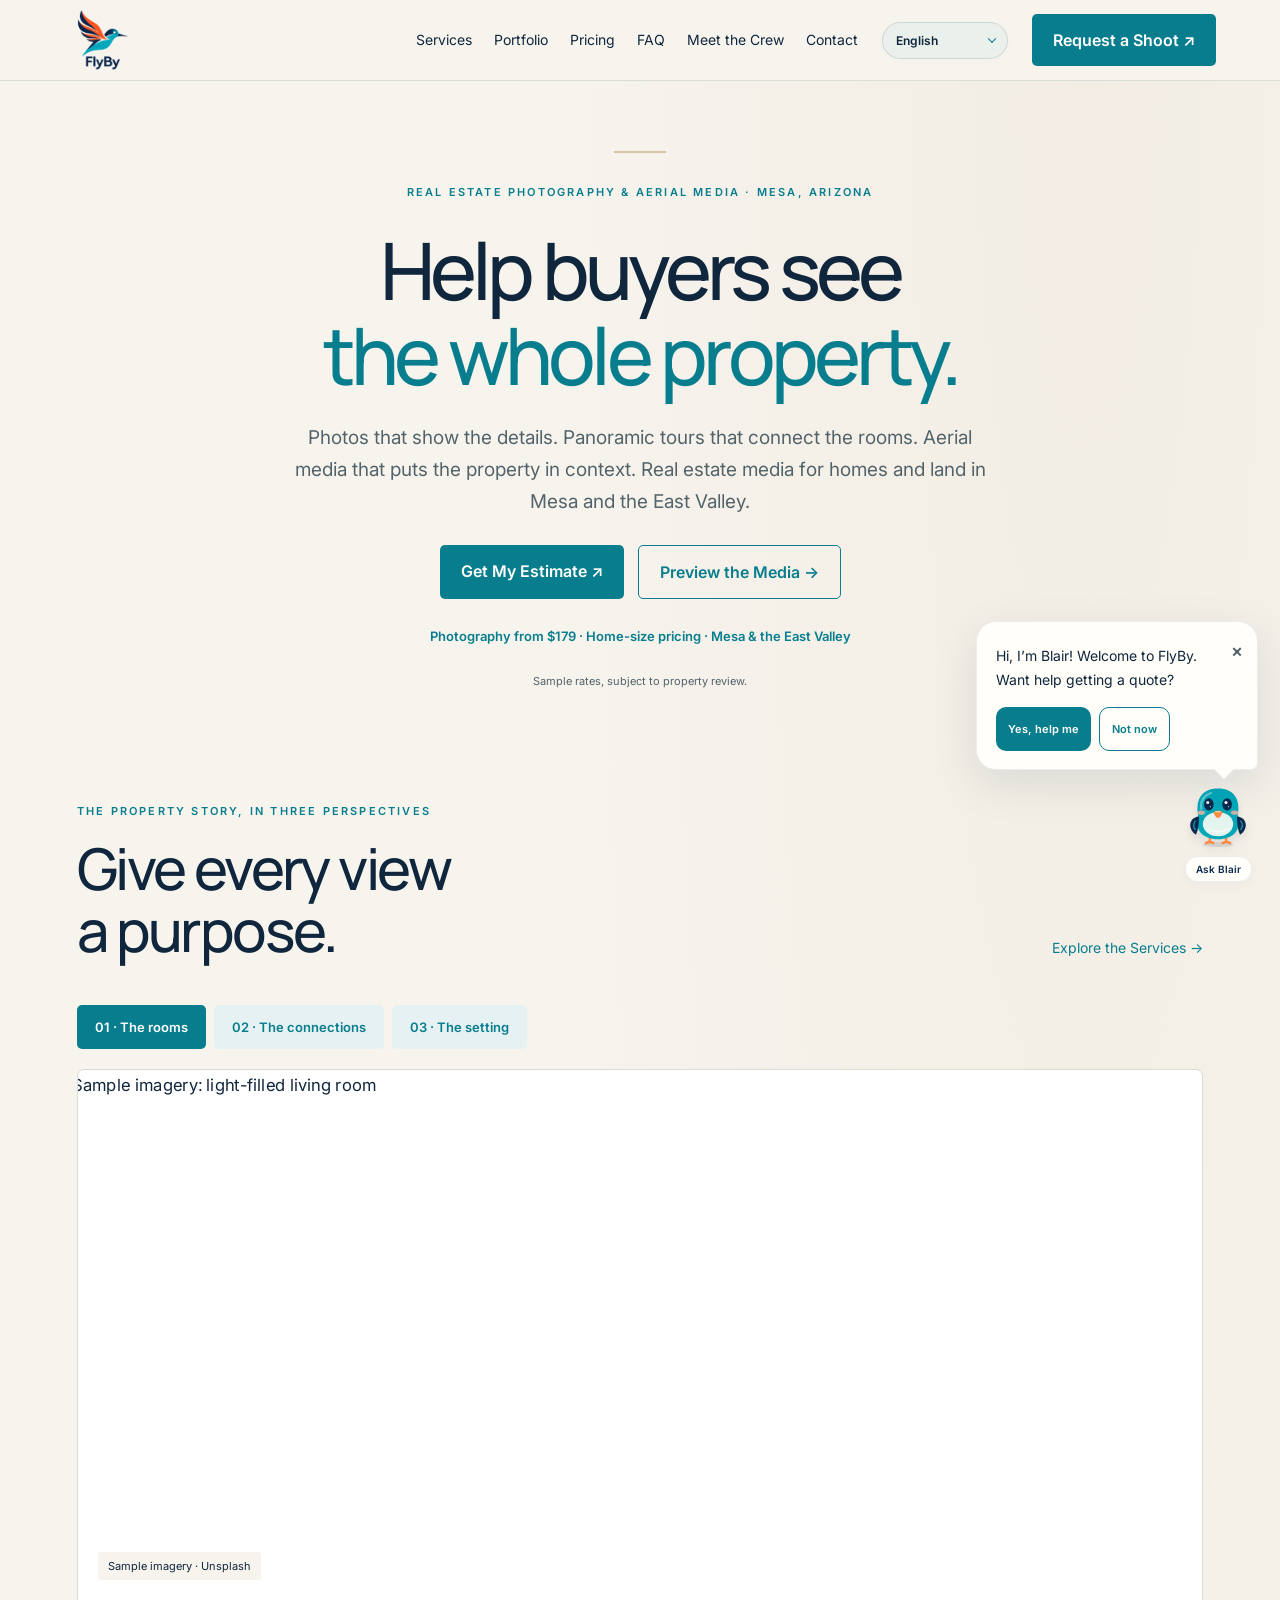
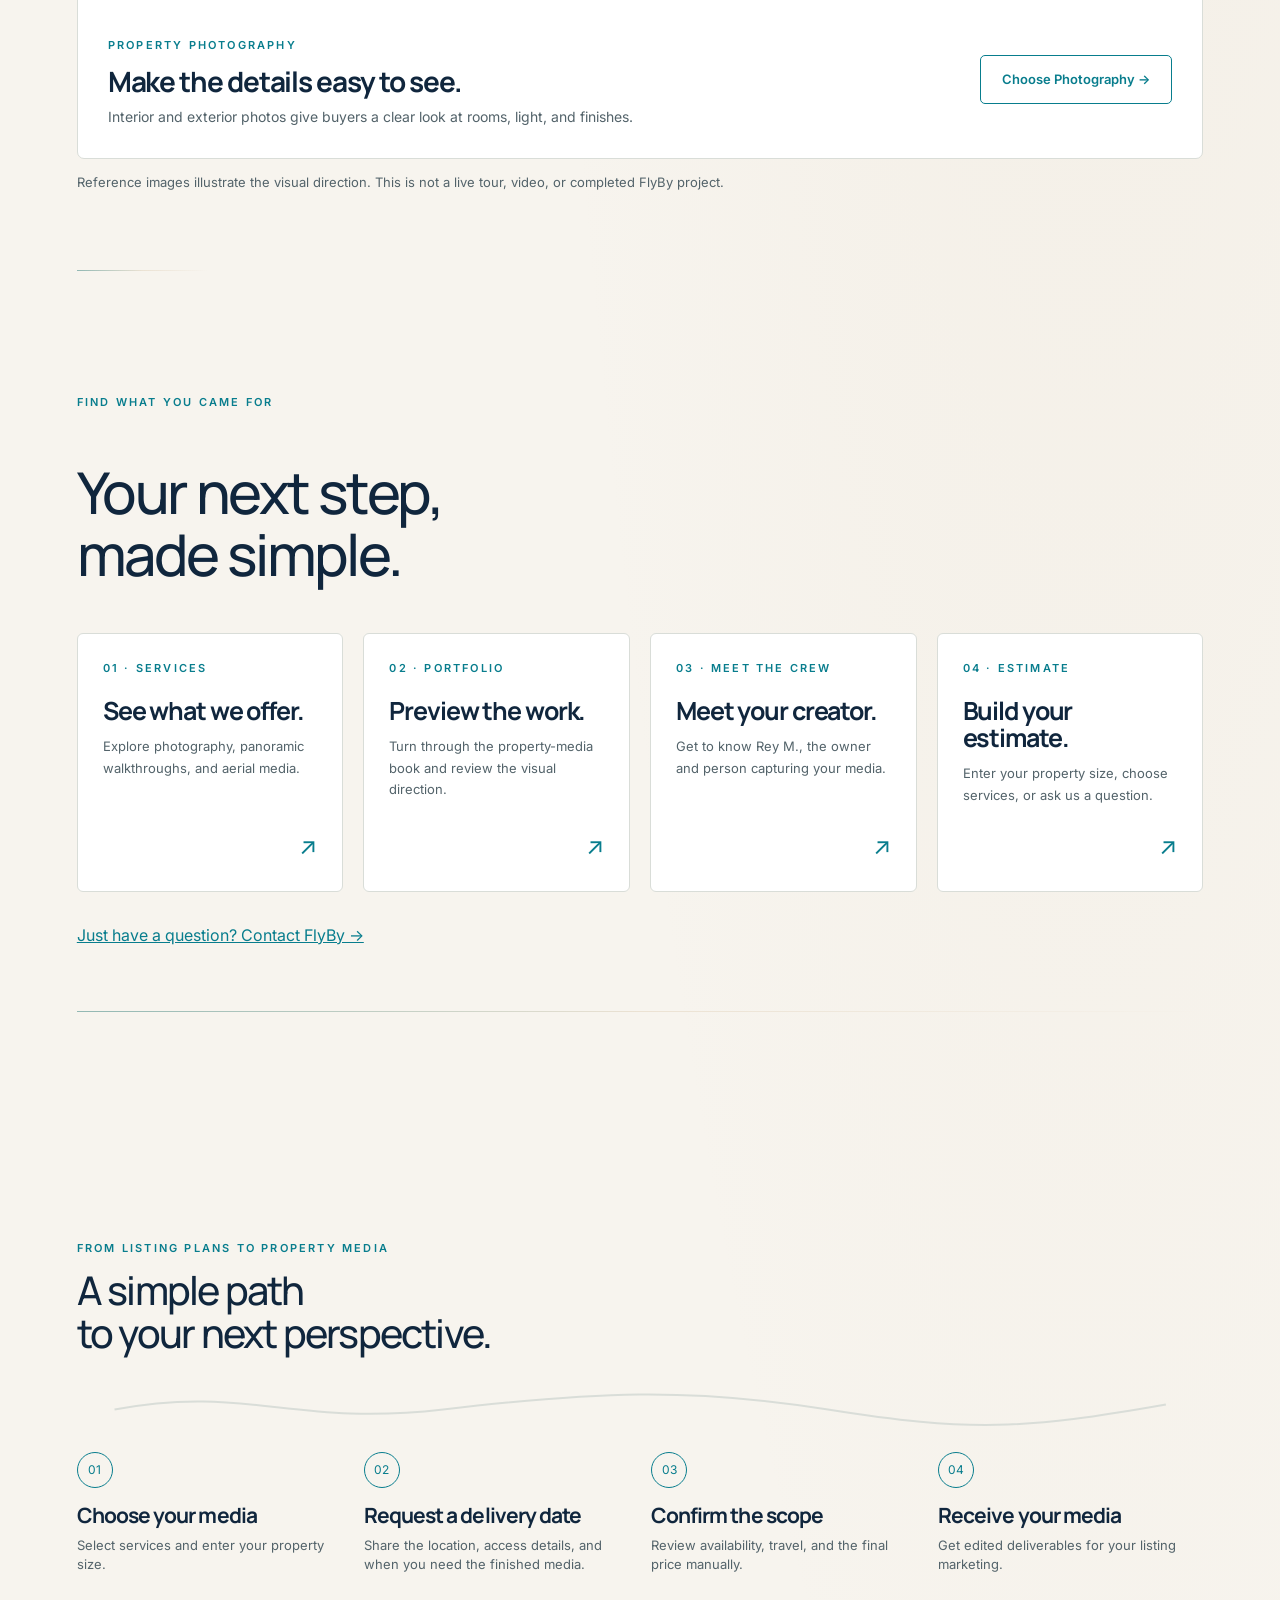
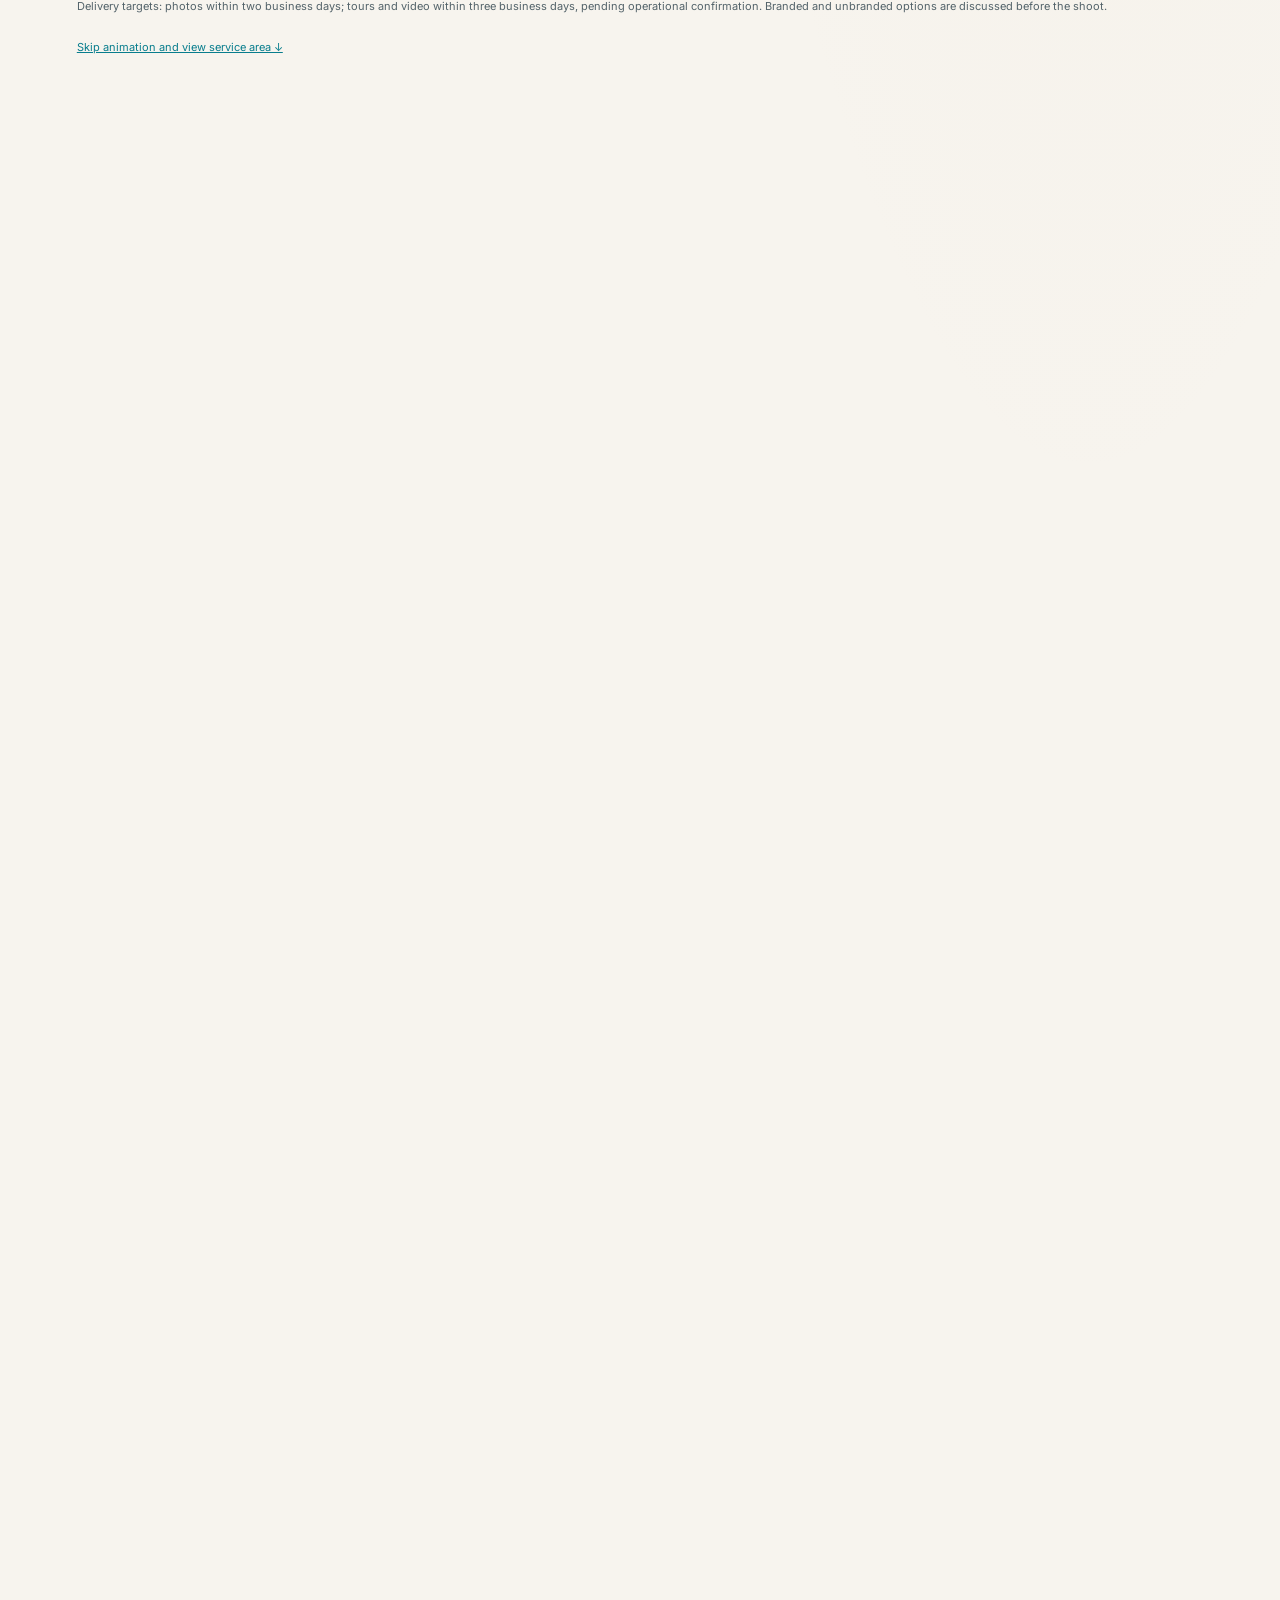
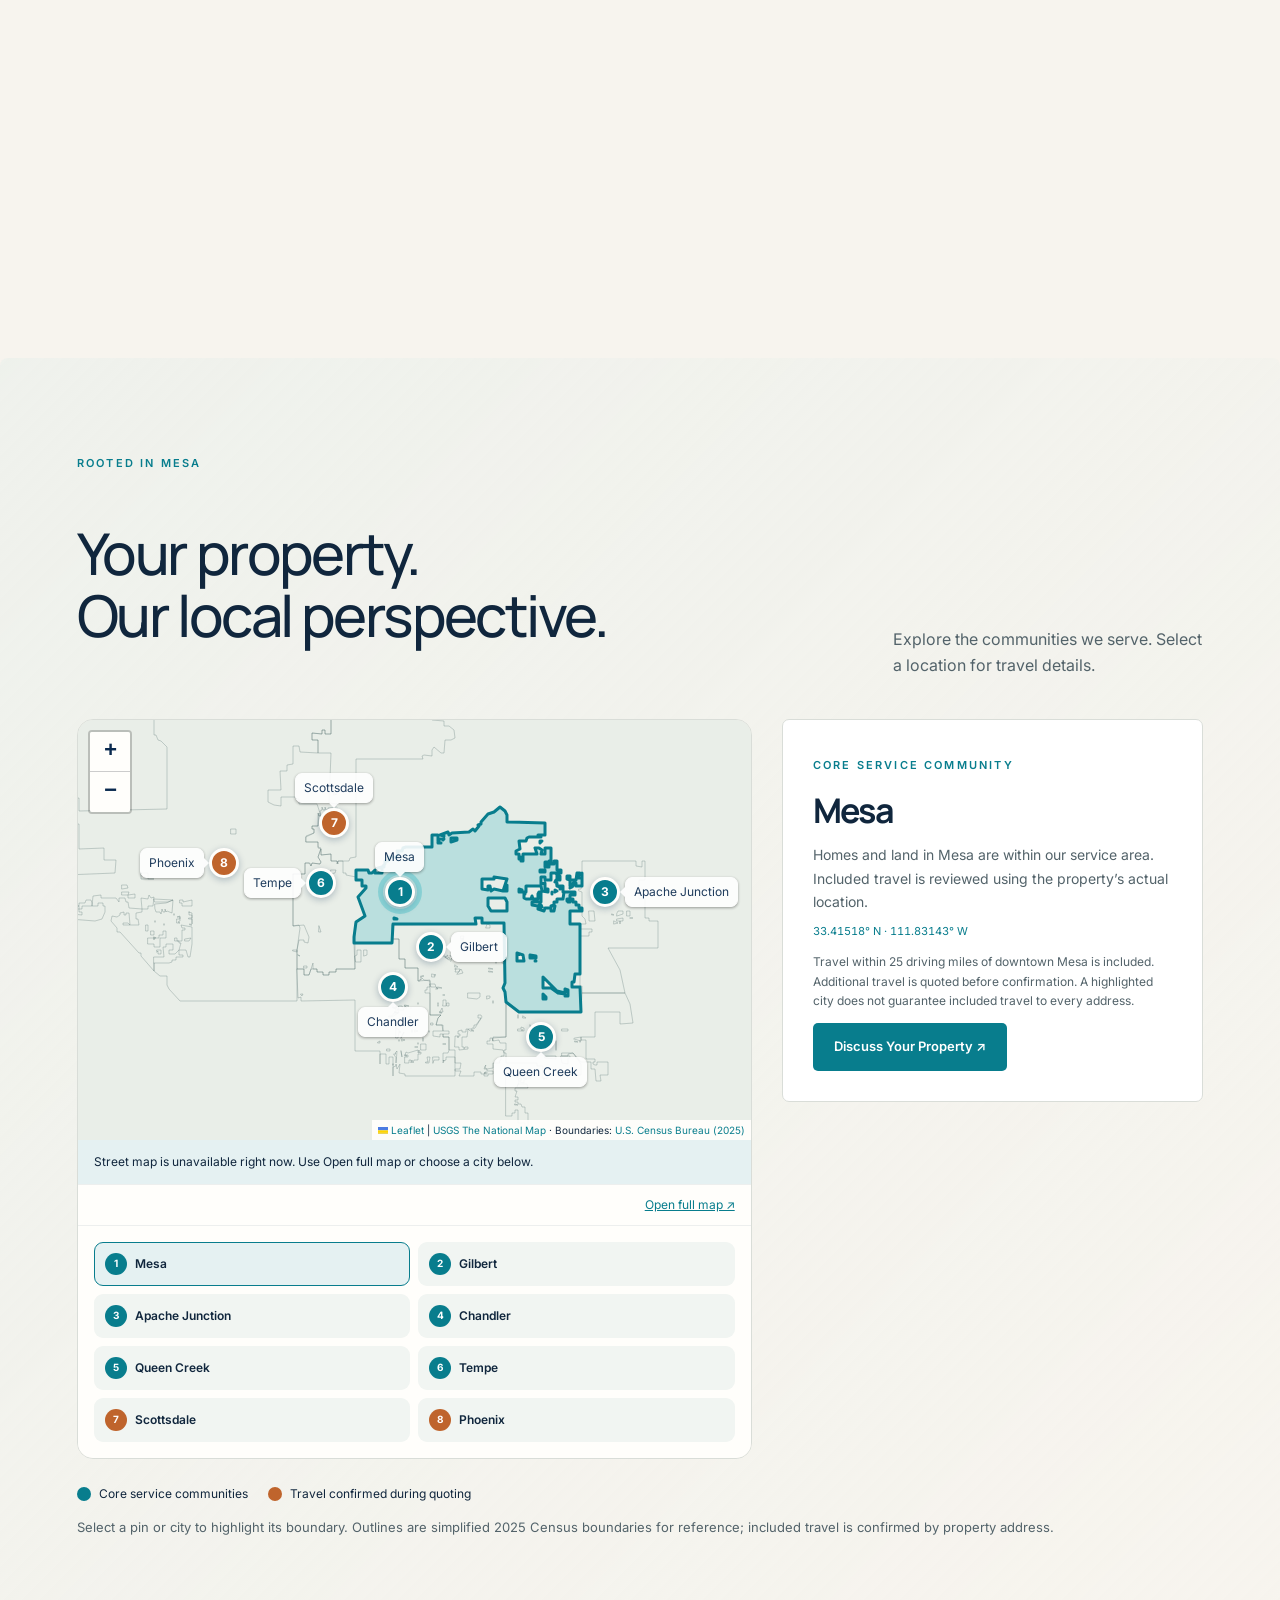
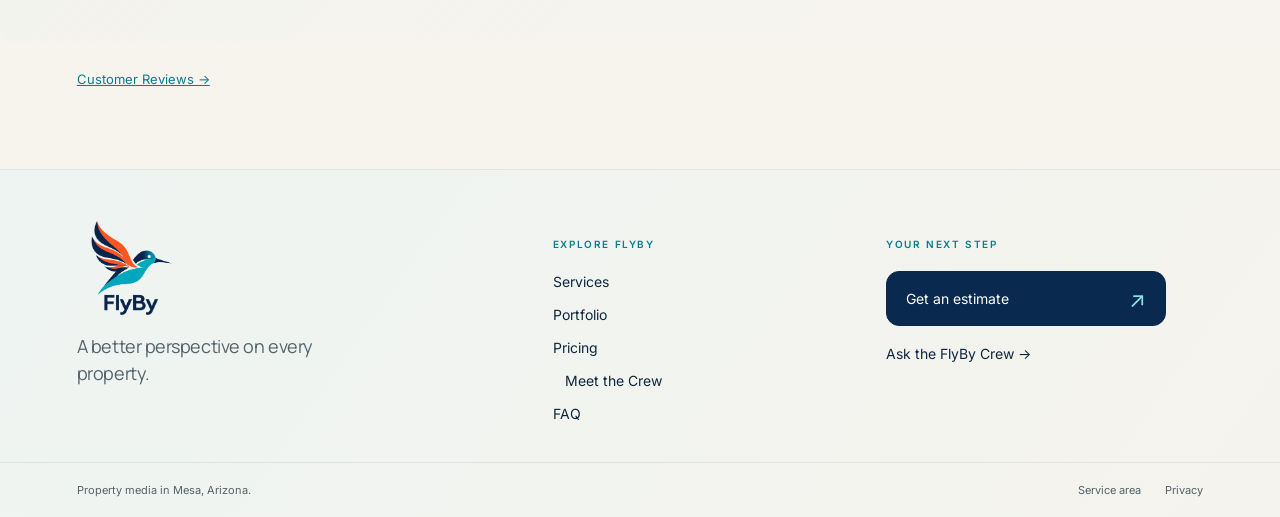
==== commit f5570104: "Add files via upload" ====
--- a/index.html
+++ b/index.html
@@ -1 +1,444 @@
-<!doctype html><html lang="en"><head><meta charset="utf-8"><meta name="referrer" content="strict-origin-when-cross-origin"><meta name="viewport" content="width=device-width,initial-scale=1"><title>FlyBy | Real estate photography & aerial media in Mesa, AZ</title><meta name="description" content="Mesa real estate photography, 360° panoramic walkthroughs, aerial photos and video for homes and land. Explore services and build a sample quote by property size."><link href="https://fonts.googleapis.com/css2?family=Manrope:wght@400;500;600;700&family=Inter:wght@400;500;600&display=swap" rel="stylesheet"><link rel="stylesheet" href="assets/css/styles.css?v=b1b3b0417b99"><link rel="stylesheet" href="assets/css/polish.css?v=1c9f5a224fa6"><link rel="stylesheet" href="assets/css/motion.css?v=324bf698356f"><link rel="stylesheet" href="assets/css/marketing.css?v=dffa3a87707d"><link rel="stylesheet" href="assets/css/journey.css?v=fb03524f41b3"><link rel="stylesheet" href="assets/css/customer-flow.css?v=e0e5bc0e6a2a"><link rel="stylesheet" href="assets/css/focus.css?v=8a71ca0b3003"><link rel="stylesheet" href="assets/css/helper.css?v=16a1bd7140e2"><link rel="stylesheet" href="assets/css/modern-depth.css?v=22baf2c74a4f"><link rel="stylesheet" href="assets/css/brand-bird.css?v=f6c67ce89403"><link rel="icon" type="image/png" href="assets/FlyBy-logo-transparent.png"><link rel="stylesheet" href="assets/css/footer-blair.css?v=a252ee05538e"><link rel="stylesheet" href="assets/css/estimate-guide.css?v=52d01045dcb3"><link rel="stylesheet" href="assets/css/blair-welcome.css?v=73f77f784de3"><link rel="stylesheet" href="assets/css/crew-drone.css?v=62f8e632c1f8"><link rel="stylesheet" href="assets/css/language-dropdown.css?v=33f1296278bb"><link rel="stylesheet" href="assets/css/blair-fluid.css?v=293103cf1c06"><link rel="stylesheet" href="assets/css/mobile-responsive.css?v=7509000c7c7b"><script src="assets/js/blair-avatar.js?v=8507810061e7"></script><script src="assets/js/blair-handoff.js?v=6b107799a370"></script><link rel="stylesheet" href="assets/css/leaflet.css?v=a78371028241"><link rel="stylesheet" href="assets/css/service-map.css?v=d27a3290c3b8"></head><body><header><nav><a class="logo official-logo" href="index.html"><img src="assets/FlyBy-logo-transparent.png" width="1280" height="1280" alt="FlyBy" decoding="async"></a><button class="outline" id="menu" aria-expanded="false" aria-controls="links">Menu</button><div id="links"><a href="services.html">Services</a><a href="gallery.html">Portfolio</a><a href="pricing.html">Pricing</a><a href="faq.html">FAQ</a><a href="meet.html">Meet the Crew</a></div><a class="btn" href="contact.html">Request a Shoot ↗</a></nav></header><div class="progress" aria-hidden="true"></div><main><section class="intro center hero marketing-hero"><span class="eyebrow">Real estate photography & aerial media · Mesa, Arizona</span><h1>Help buyers see<br><em>the whole property.</em></h1><p>Photos that show the details. Panoramic tours that connect the rooms. Aerial media that puts the property in context. Real estate media for homes and land in Mesa and the East Valley.</p><div class="hero-buttons"><a class="btn" href="pricing.html">Get My Estimate ↗</a><a class="outline btn" href="gallery.html">Preview the Media →</a></div><p class="hero-facts">Photography from $179 · Home-size pricing · Mesa & the East Valley</p><p class="fine">Sample rates, subject to property review.</p></section><section class="marketing-lens"><div class="lens-heading"><div><span class="eyebrow">The property story, in three perspectives</span><h2>Give every view<br>a purpose.</h2></div><a href="services.html">Explore the Services →</a></div><div class="lens-tabs" role="tablist" aria-label="Property story perspectives"><button id="lens-rooms" role="tab" data-lens="0" aria-selected="true" aria-controls="lens-panel">01 · The rooms</button><button id="lens-home" role="tab" data-lens="1" aria-selected="false" aria-controls="lens-panel" tabindex="-1">02 · The connections</button><button id="lens-land" role="tab" data-lens="2" aria-selected="false" aria-controls="lens-panel" tabindex="-1">03 · The setting</button></div><div id="lens-panel" class="lens-panel" role="tabpanel" aria-labelledby="lens-rooms" tabindex="0"><figure class="lens-media"><img id="lens-image" src="https://images.unsplash.com/photo-1600210492486-724fe5c67fb0?auto=format&fit=crop&w=1400&q=85" alt="Sample imagery: light-filled living room" fetchpriority="high"><figcaption>Sample imagery · Unsplash</figcaption></figure><div class="lens-caption"><div><span id="lens-service" class="eyebrow">Property Photography</span><h3 id="lens-title">Make the details easy to see.</h3><p id="lens-copy">Interior and exterior photos give buyers a clear look at rooms, light, and finishes.</p></div><a id="lens-action" class="btn outline" href="pricing.html?services=0&type=Home">Choose Photography →</a></div></div><p class="fine">Reference images illustrate the visual direction. This is not a live tour, video, or completed FlyBy project.</p></section><section class="customer-paths"><span class="eyebrow">Find what you came for</span><h2>Your next step,<br>made simple.</h2><div class="task-grid"><a href="services.html"><span class="eyebrow">01 · Services</span><h3>See what we offer.</h3><p>Explore photography, panoramic walkthroughs, and aerial media.</p><span aria-hidden="true">↗</span></a><a href="gallery.html"><span class="eyebrow">02 · Portfolio</span><h3>Preview the work.</h3><p>Turn through the property-media book and review the visual direction.</p><span aria-hidden="true">↗</span></a><a href="meet.html"><span class="eyebrow">03 · Meet the Crew</span><h3>Meet your creator.</h3><p>Get to know Rey M., the owner and person capturing your media.</p><span aria-hidden="true">↗</span></a><a href="pricing.html"><span class="eyebrow">04 · Estimate</span><h3>Build your estimate.</h3><p>Enter your property size, choose services, or ask us a question.</p><span aria-hidden="true">↗</span></a></div><a class="text-link" href="contact.html?intent=questions">Just have a question? Contact FlyBy →</a></section><section class="marketing-process process-scroll" id="shoot-process"><div class="process-scene"><span class="eyebrow">From listing plans to property media</span><h2>A simple path<br>to your next perspective.</h2><div class="process-track" aria-hidden="true"><svg viewBox="0 0 1200 100" preserveAspectRatio="none"><path class="process-base" d="M40 55 C180 5 230 90 390 55 S650 10 800 55 S1010 95 1160 45"/><path class="process-draw" d="M40 55 C180 5 230 90 390 55 S650 10 800 55 S1010 95 1160 45"/></svg></div><div class="grid"><article><span class="step-number">01</span><div class="step-caption"><h3>Choose your media</h3><p>Select services and enter your property size.</p></div></article><article><span class="step-number">02</span><div class="step-caption"><h3>Request a delivery date</h3><p>Share the location, access details, and when you need the finished media.</p></div></article><article><span class="step-number">03</span><div class="step-caption"><h3>Confirm the scope</h3><p>Review availability, travel, and the final price manually.</p></div></article><article><span class="step-number">04</span><div class="step-caption"><h3>Receive your media</h3><p>Get edited deliverables for your listing marketing.</p></div></article></div><p class="fine">Delivery targets: photos within two business days; tours and video within three business days, pending operational confirmation. Branded and unbranded options are discussed before the shoot.</p><a class="process-skip" href="#service-area">Skip animation and view service area ↓</a></div></section><section class="service-area-section" id="service-area"><div class="area-heading"><div><span class="eyebrow">Rooted in Mesa</span><h2>Your property.<br>Our local perspective.</h2></div><p>Explore the communities we serve. Select a location for travel details.</p></div><div class="service-map-grid"><div class="service-map kml-service-map" role="group" aria-label="FlyBy service locations"><div id="flyby-street-map" role="region" aria-label="Interactive street map of FlyBy service locations"></div><p id="street-map-status" class="street-map-status" role="status">Loading street map…</p><a class="street-map-link" href="https://apps.nationalmap.gov/viewer/" target="_blank" rel="noopener">Open full map ↗</a><div class="service-city-list" aria-label="Choose a service location"><button type="button" class="service-city-chip" data-city="Mesa" aria-pressed="true"><b aria-hidden="true">1</b>Mesa</button><button type="button" class="service-city-chip" data-city="Gilbert" aria-pressed="false"><b aria-hidden="true">2</b>Gilbert</button><button type="button" class="service-city-chip" data-city="Apache Junction" aria-pressed="false"><b aria-hidden="true">3</b>Apache Junction</button><button type="button" class="service-city-chip" data-city="Chandler" aria-pressed="false"><b aria-hidden="true">4</b>Chandler</button><button type="button" class="service-city-chip" data-city="Queen Creek" aria-pressed="false"><b aria-hidden="true">5</b>Queen Creek</button><button type="button" class="service-city-chip" data-city="Tempe" aria-pressed="false"><b aria-hidden="true">6</b>Tempe</button><button type="button" class="service-city-chip" data-city="Scottsdale" aria-pressed="false"><b aria-hidden="true">7</b>Scottsdale</button><button type="button" class="service-city-chip" data-city="Phoenix" aria-pressed="false"><b aria-hidden="true">8</b>Phoenix</button></div></div><div class="map-details" aria-live="polite"><span class="eyebrow" id="map-category">Core service community</span><h3 id="map-city">Mesa</h3><p id="map-description">Homes and land in Mesa are within our service area. Included travel is reviewed using the property’s actual location.</p><p class="map-coordinate" id="map-coordinate" data-no-translate="true"></p><p class="fine">Travel within 25 driving miles of downtown Mesa is included. Additional travel is quoted before confirmation. A highlighted city does not guarantee included travel to every address.</p><a class="btn" href="contact.html">Discuss Your Property ↗</a></div></div><div class="map-legend"><span><i class="core-key"></i> Core service communities</span><span><i class="extra-key"></i> Travel confirmed during quoting</span></div><p class="fine" id="service-map-note">Select a pin or city to highlight its boundary. Outlines are simplified 2025 Census boundaries for reference; included travel is confirmed by property address.</p></section><p id="customer-reviews" class="home-review-link"><a href="work.html">Customer Reviews →</a></p></main><footer class="site-footer"><div class="footer-main"><div class="footer-brand"><a class="logo official-logo" href="index.html"><img src="assets/FlyBy-logo-transparent.png" width="1280" height="1280" alt="FlyBy" decoding="async"></a><p>A better perspective on every property.</p></div><div class="footer-explore"><p class="footer-label">Explore FlyBy</p><nav class="footer-nav" aria-label="Footer navigation"><a href="services.html">Services</a><a href="gallery.html">Portfolio</a><a href="pricing.html">Pricing</a><a href="meet.html">Meet the Crew</a><a href="faq.html">FAQ</a></nav></div><div class="footer-next"><p class="footer-label">Your next step</p><a class="footer-action" href="pricing.html">Get an estimate<span aria-hidden="true">↗</span></a><a class="footer-question" href="contact.html?intent=questions">Ask the FlyBy Crew →</a></div></div><div class="footer-base"><a class="footer-mini-logo" href="index.html"><img src="assets/FlyBy-logo-transparent.png" width="1280" height="1280" alt="FlyBy" decoding="async"></a><p>Property media in Mesa, Arizona.</p><div class="footer-meta"><a href="index.html#service-area">Service area</a><a href="privacy.html">Privacy</a></div></div></footer><script src="assets/js/pricing-engine.js?v=67c938f09b63"></script><script src="assets/js/estimate-gate.js?v=6d36bbbe7bea"></script><script src="assets/js/app.js?v=fe1010ae0c87"></script><script src="assets/js/translations.js?v=addeeb842ead"></script><script src="assets/js/journey-translations.js?v=f8ae683292c0"></script><script src="assets/js/customer-translations.js?v=a9bd5cd9e58e"></script><script src="assets/js/focus-translations.js?v=807fac83b996"></script><script src="assets/js/delivery-translations.js?v=0f1a3e26b78a"></script><script src="assets/js/footer-translations.js?v=9fcdc8e1c152"></script><script src="assets/js/marketing-translations.js?v=ffd42e1acf46"></script><script src="assets/js/translate.js?v=7ab7c577d06e"></script><script src="assets/js/chinese-translations.js?v=8c47a6f45672"></script><script src="assets/js/chinese-guide-translations.js?v=32636e21576f"></script><script src="assets/js/chinese-feature-translations.js?v=93f20665f306"></script><script src="assets/js/chinese-runtime.js?v=628c31e3c3f8"></script><script src="assets/js/language.js?v=a2135ba0baf8"></script><script src="assets/js/polish.js?v=f407626929c5"></script><script src="assets/js/motion.js?v=c5c9c8a459fe"></script><script src="assets/js/marketing.js?v=01cfab7dcc04"></script><script src="assets/js/journey.js?v=bb454e5d0d3e"></script><script src="assets/js/leaflet.js?v=db49d009c841"></script><script src="assets/js/city-boundaries.js?v=45778573b225"></script><script src="assets/js/service-map.js?v=f176c23767e9"></script><script src="assets/js/helper-answers.js?v=f412485e74d5"></script><script src="assets/js/blair-conversation.js?v=f91f2265e636"></script><script src="assets/js/blair-motion.js?v=0e1443d07f05"></script><script src="assets/js/chinese-blair.js?v=bc8eea5c489e"></script><script src="assets/js/blair-presentation.js?v=7e691353a58c"></script><script src="assets/js/helper.js?v=2bfc231b850a"></script><script src="assets/js/modern-depth.js?v=caaebd669ba3"></script><script src="assets/js/quote-guide.js?v=608e726e27f6"></script><script src="assets/js/blair-welcome.js?v=9e2dd96053c3"></script><script src="assets/js/mobile-responsive.js?v=42794687fff7"></script></body></html>+<!doctype html>
+<html lang="en">
+  <head>
+    <meta charset="utf-8" />
+    <meta name="referrer" content="strict-origin-when-cross-origin" />
+    <meta name="viewport" content="width=device-width,initial-scale=1" />
+    <title>FlyBy | Real estate photography & aerial media in Mesa, AZ</title>
+    <meta
+      name="description"
+      content="Mesa real estate photography, 360° panoramic walkthroughs, aerial photos and video for homes and land. Explore services and build a sample quote by property size."
+    />
+    <link
+      href="https://fonts.googleapis.com/css2?family=Manrope:wght@400;500;600;700&family=Inter:wght@400;500;600&display=swap"
+      rel="stylesheet"
+    />
+    <link rel="stylesheet" href="assets/css/styles.css?v=ac332b0d7bcd" />
+    <link rel="stylesheet" href="assets/css/polish.css?v=b0d2a3a59848" />
+    <link rel="stylesheet" href="assets/css/motion.css?v=7e191892a68c" />
+    <link rel="stylesheet" href="assets/css/marketing.css?v=30b282973a19" />
+    <link rel="stylesheet" href="assets/css/journey.css?v=b2486c4ee133" />
+    <link rel="stylesheet" href="assets/css/customer-flow.css?v=4ab2aa29f847" />
+    <link rel="stylesheet" href="assets/css/focus.css?v=0e2e42238a5a" />
+    <link rel="stylesheet" href="assets/css/helper.css?v=0b8d4ae15814" />
+    <link rel="stylesheet" href="assets/css/modern-depth.css?v=8d660e0221dd" />
+    <link rel="stylesheet" href="assets/css/brand-bird.css?v=69ed97eaff5f" />
+    <link rel="icon" type="image/png" href="assets/FlyBy-logo-transparent.png" />
+    <link rel="stylesheet" href="assets/css/footer-blair.css?v=16459c239572" />
+    <link rel="stylesheet" href="assets/css/estimate-guide.css?v=be6aab5bc90e" />
+    <link rel="stylesheet" href="assets/css/blair-welcome.css?v=b8fcc5160544" />
+    <link rel="stylesheet" href="assets/css/crew-drone.css?v=2f90073169eb" />
+    <link rel="stylesheet" href="assets/css/language-dropdown.css?v=45b7b9ae7462" />
+    <link rel="stylesheet" href="assets/css/blair-fluid.css?v=a3647aac5ba5" />
+    <link rel="stylesheet" href="assets/css/mobile-responsive.css?v=024274a6074d" />
+    <script src="assets/js/blair-avatar.js?v=c626fbac7bb1"></script>
+    <script src="assets/js/blair-handoff.js?v=f0847b98eb6b"></script>
+    <link rel="stylesheet" href="assets/css/leaflet.css?v=96edf1c84ed0" />
+    <link rel="stylesheet" href="assets/css/service-map.css?v=e2b1d68419a8" />
+  </head>
+  <body>
+    <header>
+      <nav>
+        <a class="logo official-logo" href="index.html"
+          ><img
+            src="assets/FlyBy-logo-transparent.png"
+            width="1280"
+            height="1280"
+            alt="FlyBy"
+            decoding="async" /></a
+        ><button class="outline" id="menu" aria-expanded="false" aria-controls="links">
+          Menu
+        </button>
+        <div id="links">
+          <a href="services.html">Services</a><a href="gallery.html">Portfolio</a
+          ><a href="pricing.html">Pricing</a><a href="faq.html">FAQ</a
+          ><a href="meet.html">Meet the Crew</a>
+        </div>
+        <a class="btn" href="contact.html">Request a Shoot ↗</a>
+      </nav>
+    </header>
+    <div class="progress" aria-hidden="true"></div>
+    <main>
+      <section class="intro center hero marketing-hero">
+        <span class="eyebrow"
+          >Real estate photography & aerial media · Mesa, Arizona</span
+        >
+        <h1>Help buyers see<br /><em>the whole property.</em></h1>
+        <p>
+          Photos that show the details. Panoramic tours that connect the rooms. Aerial
+          media that puts the property in context. Real estate media for homes and land in
+          Mesa and the East Valley.
+        </p>
+        <div class="hero-buttons">
+          <a class="btn" href="pricing.html">Get My Estimate ↗</a
+          ><a class="outline btn" href="gallery.html">Preview the Media →</a>
+        </div>
+        <p class="hero-facts">
+          Photography from $179 · Home-size pricing · Mesa & the East Valley
+        </p>
+        <p class="fine">Sample rates, subject to property review.</p>
+      </section>
+      <section class="marketing-lens">
+        <div class="lens-heading">
+          <div>
+            <span class="eyebrow">The property story, in three perspectives</span>
+            <h2>Give every view<br />a purpose.</h2>
+          </div>
+          <a href="services.html">Explore the Services →</a>
+        </div>
+        <div class="lens-tabs" role="tablist" aria-label="Property story perspectives">
+          <button
+            id="lens-rooms"
+            role="tab"
+            data-lens="0"
+            aria-selected="true"
+            aria-controls="lens-panel"
+          >
+            01 · The rooms</button
+          ><button
+            id="lens-home"
+            role="tab"
+            data-lens="1"
+            aria-selected="false"
+            aria-controls="lens-panel"
+            tabindex="-1"
+          >
+            02 · The connections</button
+          ><button
+            id="lens-land"
+            role="tab"
+            data-lens="2"
+            aria-selected="false"
+            aria-controls="lens-panel"
+            tabindex="-1"
+          >
+            03 · The setting
+          </button>
+        </div>
+        <div
+          id="lens-panel"
+          class="lens-panel"
+          role="tabpanel"
+          aria-labelledby="lens-rooms"
+          tabindex="0"
+        >
+          <figure class="lens-media">
+            <img
+              id="lens-image"
+              src="https://images.unsplash.com/photo-1600210492486-724fe5c67fb0?auto=format&fit=crop&w=1400&q=85"
+              alt="Sample imagery: light-filled living room"
+              fetchpriority="high"
+            />
+            <figcaption>Sample imagery · Unsplash</figcaption>
+          </figure>
+          <div class="lens-caption">
+            <div>
+              <span id="lens-service" class="eyebrow">Property Photography</span>
+              <h3 id="lens-title">Make the details easy to see.</h3>
+              <p id="lens-copy">
+                Interior and exterior photos give buyers a clear look at rooms, light, and
+                finishes.
+              </p>
+            </div>
+            <a
+              id="lens-action"
+              class="btn outline"
+              href="pricing.html?services=0&type=Home"
+              >Choose Photography →</a
+            >
+          </div>
+        </div>
+        <p class="fine">
+          Reference images illustrate the visual direction. This is not a live tour,
+          video, or completed FlyBy project.
+        </p>
+      </section>
+      <section class="customer-paths">
+        <span class="eyebrow">Find what you came for</span>
+        <h2>Your next step,<br />made simple.</h2>
+        <div class="task-grid">
+          <a href="services.html"
+            ><span class="eyebrow">01 · Services</span>
+            <h3>See what we offer.</h3>
+            <p>Explore photography, panoramic walkthroughs, and aerial media.</p>
+            <span aria-hidden="true">↗</span></a
+          ><a href="gallery.html"
+            ><span class="eyebrow">02 · Portfolio</span>
+            <h3>Preview the work.</h3>
+            <p>Turn through the property-media book and review the visual direction.</p>
+            <span aria-hidden="true">↗</span></a
+          ><a href="meet.html"
+            ><span class="eyebrow">03 · Meet the Crew</span>
+            <h3>Meet your creator.</h3>
+            <p>Get to know Rey M., the owner and person capturing your media.</p>
+            <span aria-hidden="true">↗</span></a
+          ><a href="pricing.html"
+            ><span class="eyebrow">04 · Estimate</span>
+            <h3>Build your estimate.</h3>
+            <p>Enter your property size, choose services, or ask us a question.</p>
+            <span aria-hidden="true">↗</span></a
+          >
+        </div>
+        <a class="text-link" href="contact.html?intent=questions"
+          >Just have a question? Contact FlyBy →</a
+        >
+      </section>
+      <section class="marketing-process process-scroll" id="shoot-process">
+        <div class="process-scene">
+          <span class="eyebrow">From listing plans to property media</span>
+          <h2>A simple path<br />to your next perspective.</h2>
+          <div class="process-track" aria-hidden="true">
+            <svg viewBox="0 0 1200 100" preserveAspectRatio="none">
+              <path
+                class="process-base"
+                d="M40 55 C180 5 230 90 390 55 S650 10 800 55 S1010 95 1160 45"
+              />
+              <path
+                class="process-draw"
+                d="M40 55 C180 5 230 90 390 55 S650 10 800 55 S1010 95 1160 45"
+              />
+            </svg>
+          </div>
+          <div class="grid">
+            <article>
+              <span class="step-number">01</span>
+              <div class="step-caption">
+                <h3>Choose your media</h3>
+                <p>Select services and enter your property size.</p>
+              </div>
+            </article>
+            <article>
+              <span class="step-number">02</span>
+              <div class="step-caption">
+                <h3>Request a delivery date</h3>
+                <p>
+                  Share the location, access details, and when you need the finished
+                  media.
+                </p>
+              </div>
+            </article>
+            <article>
+              <span class="step-number">03</span>
+              <div class="step-caption">
+                <h3>Confirm the scope</h3>
+                <p>Review availability, travel, and the final price manually.</p>
+              </div>
+            </article>
+            <article>
+              <span class="step-number">04</span>
+              <div class="step-caption">
+                <h3>Receive your media</h3>
+                <p>Get edited deliverables for your listing marketing.</p>
+              </div>
+            </article>
+          </div>
+          <p class="fine">
+            Delivery targets: photos within two business days; tours and video within
+            three business days, pending operational confirmation. Branded and unbranded
+            options are discussed before the shoot.
+          </p>
+          <a class="process-skip" href="#service-area"
+            >Skip animation and view service area ↓</a
+          >
+        </div>
+      </section>
+      <section class="service-area-section" id="service-area">
+        <div class="area-heading">
+          <div>
+            <span class="eyebrow">Rooted in Mesa</span>
+            <h2>Your property.<br />Our local perspective.</h2>
+          </div>
+          <p>Explore the communities we serve. Select a location for travel details.</p>
+        </div>
+        <div class="service-map-grid">
+          <div
+            class="service-map kml-service-map"
+            role="group"
+            aria-label="FlyBy service locations"
+          >
+            <div
+              id="flyby-street-map"
+              role="region"
+              aria-label="Interactive street map of FlyBy service locations"
+            ></div>
+            <p id="street-map-status" class="street-map-status" role="status">
+              Loading street map…
+            </p>
+            <a
+              class="street-map-link"
+              href="https://apps.nationalmap.gov/viewer/"
+              target="_blank"
+              rel="noopener"
+              >Open full map ↗</a
+            >
+            <div class="service-city-list" aria-label="Choose a service location">
+              <button
+                type="button"
+                class="service-city-chip"
+                data-city="Mesa"
+                aria-pressed="true"
+              >
+                <b aria-hidden="true">1</b>Mesa</button
+              ><button
+                type="button"
+                class="service-city-chip"
+                data-city="Gilbert"
+                aria-pressed="false"
+              >
+                <b aria-hidden="true">2</b>Gilbert</button
+              ><button
+                type="button"
+                class="service-city-chip"
+                data-city="Apache Junction"
+                aria-pressed="false"
+              >
+                <b aria-hidden="true">3</b>Apache Junction</button
+              ><button
+                type="button"
+                class="service-city-chip"
+                data-city="Chandler"
+                aria-pressed="false"
+              >
+                <b aria-hidden="true">4</b>Chandler</button
+              ><button
+                type="button"
+                class="service-city-chip"
+                data-city="Queen Creek"
+                aria-pressed="false"
+              >
+                <b aria-hidden="true">5</b>Queen Creek</button
+              ><button
+                type="button"
+                class="service-city-chip"
+                data-city="Tempe"
+                aria-pressed="false"
+              >
+                <b aria-hidden="true">6</b>Tempe</button
+              ><button
+                type="button"
+                class="service-city-chip"
+                data-city="Scottsdale"
+                aria-pressed="false"
+              >
+                <b aria-hidden="true">7</b>Scottsdale</button
+              ><button
+                type="button"
+                class="service-city-chip"
+                data-city="Phoenix"
+                aria-pressed="false"
+              >
+                <b aria-hidden="true">8</b>Phoenix
+              </button>
+            </div>
+          </div>
+          <div class="map-details" aria-live="polite">
+            <span class="eyebrow" id="map-category">Core service community</span>
+            <h3 id="map-city">Mesa</h3>
+            <p id="map-description">
+              Homes and land in Mesa are within our service area. Included travel is
+              reviewed using the property’s actual location.
+            </p>
+            <p class="map-coordinate" id="map-coordinate" data-no-translate="true"></p>
+            <p class="fine">
+              Travel within 25 driving miles of downtown Mesa is included. Additional
+              travel is quoted before confirmation. A highlighted city does not guarantee
+              included travel to every address.
+            </p>
+            <a class="btn" href="contact.html">Discuss Your Property ↗</a>
+          </div>
+        </div>
+        <div class="map-legend">
+          <span><i class="core-key"></i> Core service communities</span
+          ><span><i class="extra-key"></i> Travel confirmed during quoting</span>
+        </div>
+        <p class="fine" id="service-map-note">
+          Select a pin or city to highlight its boundary. Outlines are simplified 2025
+          Census boundaries for reference; included travel is confirmed by property
+          address.
+        </p>
+      </section>
+      <p id="customer-reviews" class="home-review-link">
+        <a href="work.html">Customer Reviews →</a>
+      </p>
+    </main>
+    <footer class="site-footer">
+      <div class="footer-main">
+        <div class="footer-brand">
+          <a class="logo official-logo" href="index.html"
+            ><img
+              src="assets/FlyBy-logo-transparent.png"
+              width="1280"
+              height="1280"
+              alt="FlyBy"
+              decoding="async"
+          /></a>
+          <p>A better perspective on every property.</p>
+        </div>
+        <div class="footer-explore">
+          <p class="footer-label">Explore FlyBy</p>
+          <nav class="footer-nav" aria-label="Footer navigation">
+            <a href="services.html">Services</a><a href="gallery.html">Portfolio</a
+            ><a href="pricing.html">Pricing</a><a href="meet.html">Meet the Crew</a
+            ><a href="faq.html">FAQ</a>
+          </nav>
+        </div>
+        <div class="footer-next">
+          <p class="footer-label">Your next step</p>
+          <a class="footer-action" href="pricing.html"
+            >Get an estimate<span aria-hidden="true">↗</span></a
+          ><a class="footer-question" href="contact.html?intent=questions"
+            >Ask the FlyBy Crew →</a
+          >
+        </div>
+      </div>
+      <div class="footer-base">
+        <a class="footer-mini-logo" href="index.html"
+          ><img
+            src="assets/FlyBy-logo-transparent.png"
+            width="1280"
+            height="1280"
+            alt="FlyBy"
+            decoding="async"
+        /></a>
+        <p>Property media in Mesa, Arizona.</p>
+        <div class="footer-meta">
+          <a href="index.html#service-area">Service area</a
+          ><a href="privacy.html">Privacy</a>
+        </div>
+      </div>
+    </footer>
+    <script src="assets/js/pricing-engine.js?v=6ee49f2ce6e6"></script>
+    <script src="assets/js/estimate-gate.js?v=d6917c8817ad"></script>
+    <script src="assets/js/app.js?v=81ffee31e404"></script>
+    <script src="assets/js/translations.js?v=fd7facc6b7ca"></script>
+    <script src="assets/js/journey-translations.js?v=6665d0512e74"></script>
+    <script src="assets/js/customer-translations.js?v=bfb29da45c60"></script>
+    <script src="assets/js/focus-translations.js?v=c4a0bf09659e"></script>
+    <script src="assets/js/delivery-translations.js?v=b22a61a7b503"></script>
+    <script src="assets/js/footer-translations.js?v=95087c4d7dad"></script>
+    <script src="assets/js/marketing-translations.js?v=5574212253e9"></script>
+    <script src="assets/js/translate.js?v=08c9d6dc6bbe"></script>
+    <script src="assets/js/chinese-translations.js?v=53ab8b2fe602"></script>
+    <script src="assets/js/chinese-guide-translations.js?v=cefd14ecc91b"></script>
+    <script src="assets/js/chinese-feature-translations.js?v=fb4b886f6638"></script>
+    <script src="assets/js/chinese-runtime.js?v=21090d610f89"></script>
+    <script src="assets/js/language.js?v=6870ac199677"></script>
+    <script src="assets/js/polish.js?v=602ba9a5f470"></script>
+    <script src="assets/js/motion.js?v=2b23c9f74a6c"></script>
+    <script src="assets/js/marketing.js?v=487adca290f0"></script>
+    <script src="assets/js/journey.js?v=6fc1b104d123"></script>
+    <script src="assets/js/leaflet.js?v=6159ef47a33d"></script>
+    <script src="assets/js/city-boundaries.js?v=7af8f7398055"></script>
+    <script src="assets/js/service-map.js?v=dc6d024599aa"></script>
+    <script src="assets/js/helper-answers.js?v=b95dea3ad43c"></script>
+    <script src="assets/js/blair-conversation.js?v=65f6737c32f3"></script>
+    <script src="assets/js/blair-motion.js?v=00c537445658"></script>
+    <script src="assets/js/chinese-blair.js?v=29a8214922d7"></script>
+    <script src="assets/js/blair-presentation.js?v=40e2b1d6cc36"></script>
+    <script src="assets/js/helper.js?v=f26df12bd4c8"></script>
+    <script src="assets/js/modern-depth.js?v=98c72727b4da"></script>
+    <script src="assets/js/quote-guide.js?v=f3227171da1c"></script>
+    <script src="assets/js/blair-welcome.js?v=549d5e43a26e"></script>
+    <script src="assets/js/mobile-responsive.js?v=b66505880662"></script>
+  </body>
+</html>
--- a/assets/css/styles.css
+++ b/assets/css/styles.css
@@ -1 +1,597 @@
-:root{--ivory:#F7F4EE;--ink:#17252A;--slate:#53636A;--teal:#126B68;--sage:#E4EEEA;--line:#D9DDD8}*{box-sizing:border-box}html{scroll-behavior:smooth}body{margin:0;background:var(--ivory);color:var(--ink);font:16px/1.65 Inter,Arial,sans-serif}h1,h2,h3,.logo{font-family:Manrope,Arial,sans-serif;line-height:1.08;letter-spacing:-.045em}h1{font-size:clamp(46px,6vw,85px);font-weight:500;margin:25px 0}h2{font-size:clamp(34px,4.5vw,65px);font-weight:500}h3{font-size:24px}em{font-style:normal;color:var(--teal)}p{color:var(--slate)}a{color:var(--teal)}button,input,select,textarea{font:inherit}button,.btn{display:inline-block;padding:13px 21px;background:var(--teal);color:white;border:0;border-radius:5px;text-decoration:none;font-weight:600;cursor:pointer}button:hover,.btn:hover{background:#0B514F}.outline{background:transparent;color:var(--teal);border:1px solid var(--teal)}.outline:hover{color:white}button:disabled{opacity:.6;cursor:not-allowed}:focus-visible{outline:3px solid var(--teal);outline-offset:5px}header{position:sticky;top:0;background:#F7F4EEf5;backdrop-filter:blur(18px);border-bottom:1px solid var(--line);z-index:10}nav{max-width:1400px;margin:auto;display:flex;align-items:center;gap:30px;padding:18px 5%}.logo{font-size:30px;font-weight:700;color:var(--ink);text-decoration:none;margin-right:auto}#links{display:flex;gap:25px}#links a{text-decoration:none;color:var(--ink);font-size:14px}#links a[aria-current]{color:var(--teal);text-decoration:underline;text-underline-offset:6px}#menu{display:none}.progress{position:fixed;top:0;height:3px;left:0;right:0;background:var(--teal);transform:scaleX(0);transform-origin:left;z-index:11}section{max-width:1280px;margin:auto;padding:90px 6%}.intro p{max-width:660px;font-size:19px}.eyebrow{font-size:11px;letter-spacing:.16em;text-transform:uppercase;font-weight:600;color:var(--teal)}.center{text-align:center}.hero h1{font-size:clamp(46px,7.6vw,105px);letter-spacing:-.06em}.hero p{margin:25px auto}.hero{padding-bottom:5px}.actions{padding-bottom:45px}.actions>a{margin:8px 12px}.actions p{margin-top:35px}.cinema{max-width:none;padding:15px var(--inset,4%) 60px}figure{margin:0;position:relative;overflow:hidden;border-radius:6px}figure img{display:block;width:100%;height:500px;object-fit:cover}.cinema figure img{height:72vh;min-height:340px;transform:scale(var(--zoom,1))}figcaption{position:absolute;bottom:20px;left:20px;background:var(--ivory);color:var(--ink);padding:5px 10px;font-size:11px;border-radius:3px}.story{max-width:none;height:230vh;background:var(--sage);padding:0 6%}.sticky{position:sticky;top:86px;min-height:calc(100vh - 86px);display:grid;grid-template-columns:1.1fr 1fr;gap:8%;align-items:center;max-width:1250px;margin:auto}.sticky figure img{height:65vh;transform:scale(var(--story-scale,1))}.sticky p{min-height:80px;max-width:360px}.grid{display:grid;grid-template-columns:repeat(4,1fr);gap:25px}.grid article{border-top:1px solid var(--line);padding-top:25px}.grid p{font-size:14px}.sage{background:var(--sage);border-radius:6px}.editorial{display:grid;grid-template-columns:1fr 1fr;gap:7%;align-items:center}.fine{font-size:13px}.inputs{display:grid;grid-template-columns:1fr 2fr;gap:20px;padding:25px;background:white;border-radius:6px}.examples{font-size:13px;margin:25px 0}.examples button{font-size:13px;padding:8px 12px;margin:5px}.bundles{display:flex;flex-wrap:wrap;gap:10px;margin:25px 0}.bundles button{font-size:13px}.builder{display:grid;grid-template-columns:1.5fr 1fr;gap:30px;background:var(--sage);padding:30px;border-radius:6px}.choices{display:grid;grid-template-columns:1fr 1fr;gap:15px}.choice{background:white;padding:20px;border:1px solid var(--line);border-radius:5px;cursor:pointer}.choice:has(input:checked){border:2px solid var(--teal);padding:19px}.choice strong{display:block;font-size:22px;margin:10px 0}.choice small{display:block;color:var(--slate)}aside{background:white;padding:25px;border-radius:5px;align-self:start;position:sticky;top:105px}.line{display:flex;justify-content:space-between;gap:15px;margin:16px 0}.total{border-top:1px solid var(--line);padding-top:20px;font-size:28px}.table-wrap{overflow:auto}table{width:100%;border-collapse:collapse;text-align:left;font-size:14px}caption{text-align:left;color:var(--slate);margin-bottom:15px}th,td{padding:20px 15px;border-bottom:1px solid var(--line);white-space:nowrap}thead{background:var(--sage)}label{display:block;font-size:14px;font-weight:500}input:not([type=checkbox]),select,textarea{display:block;width:100%;margin-top:8px;padding:12px;border:1px solid #7A8787;background:white;color:var(--ink);border-radius:4px}textarea{min-height:110px}form{background:white;padding:35px;border-radius:6px}.form-grid{display:grid;grid-template-columns:1fr 1fr;gap:20px}.wide{grid-column:1/-1}.notice{padding:18px;background:var(--sage);color:var(--ink)}#form-error{color:#A63832}#status{color:var(--teal);font-weight:600}details{padding:20px 0;border-bottom:1px solid var(--line)}summary{font-weight:600;cursor:pointer}.tabs{display:flex;gap:10px;margin-bottom:25px}.tabs [aria-selected=false]{background:var(--sage);color:var(--teal)}.placeholder{min-height:350px;padding:65px 35px;background:var(--sage);border:1px dashed #7A8787;border-radius:5px}footer{max-width:1280px;margin:auto;padding:45px 6%;border-top:1px solid var(--line);display:flex;justify-content:space-between;gap:30px}footer p{font-size:13px}.motion .reveal{opacity:0;transform:translateY(35px);transition:opacity .85s ease,transform .85s cubic-bezier(.2,.7,.2,1)}.motion .revealed,.motion .reveal:focus-within{opacity:1;transform:none}.grid article:nth-child(2){transition-delay:.08s}.grid article:nth-child(3){transition-delay:.16s}.grid article:nth-child(4){transition-delay:.24s}@media(max-width:800px){nav{gap:12px;position:relative}.logo{margin-right:0}#menu{display:block;margin-left:auto;padding:8px 12px}nav>.btn{font-size:13px;padding:10px}#links{display:none;position:absolute;top:100%;left:0;right:0;background:var(--ivory);padding:25px 6%;border-bottom:1px solid var(--line);flex-direction:column}#links.open{display:flex}section{padding:60px 6%}.intro p{font-size:16px}.hero{padding-bottom:0}.hero h1{font-size:clamp(45px,8vw,70px)}.cinema{padding:20px 0 45px}.cinema figure img{height:50vh}.story{height:auto;padding:60px 6%}.sticky{position:static;min-height:0;grid-template-columns:1fr;gap:35px}.sticky figure img{height:50vh}.sticky p{min-height:0}.grid{grid-template-columns:1fr 1fr}.editorial,.builder{grid-template-columns:1fr}.editorial figure img{height:350px}aside{position:static}.form-grid{grid-template-columns:1fr}.wide{grid-column:auto}footer{flex-direction:column}}@media(max-width:480px){.inputs,.choices{grid-template-columns:1fr}.builder,form{padding:22px}.total{font-size:24px}.tabs button{font-size:13px;padding:10px 12px}}@media(prefers-reduced-motion:reduce){html{scroll-behavior:auto}.motion .reveal{opacity:1;transform:none;transition:none}.story{height:auto;padding:65px 6%}.sticky{position:static;min-height:0}.cinema{padding-left:0;padding-right:0}figure img{transform:none!important}.progress{display:none}}
+:root {
+  --ivory: #f7f4ee;
+  --ink: #17252a;
+  --slate: #53636a;
+  --teal: #126b68;
+  --sage: #e4eeea;
+  --line: #d9ddd8;
+}
+* {
+  box-sizing: border-box;
+}
+html {
+  scroll-behavior: smooth;
+}
+body {
+  margin: 0;
+  background: var(--ivory);
+  color: var(--ink);
+  font:
+    16px/1.65 Inter,
+    Arial,
+    sans-serif;
+}
+h1,
+h2,
+h3,
+.logo {
+  font-family: Manrope, Arial, sans-serif;
+  line-height: 1.08;
+  letter-spacing: -0.045em;
+}
+h1 {
+  font-size: clamp(46px, 6vw, 85px);
+  font-weight: 500;
+  margin: 25px 0;
+}
+h2 {
+  font-size: clamp(34px, 4.5vw, 65px);
+  font-weight: 500;
+}
+h3 {
+  font-size: 24px;
+}
+em {
+  font-style: normal;
+  color: var(--teal);
+}
+p {
+  color: var(--slate);
+}
+a {
+  color: var(--teal);
+}
+button,
+input,
+select,
+textarea {
+  font: inherit;
+}
+button,
+.btn {
+  display: inline-block;
+  padding: 13px 21px;
+  background: var(--teal);
+  color: white;
+  border: 0;
+  border-radius: 5px;
+  text-decoration: none;
+  font-weight: 600;
+  cursor: pointer;
+}
+button:hover,
+.btn:hover {
+  background: #0b514f;
+}
+.outline {
+  background: transparent;
+  color: var(--teal);
+  border: 1px solid var(--teal);
+}
+.outline:hover {
+  color: white;
+}
+button:disabled {
+  opacity: 0.6;
+  cursor: not-allowed;
+}
+:focus-visible {
+  outline: 3px solid var(--teal);
+  outline-offset: 5px;
+}
+header {
+  position: sticky;
+  top: 0;
+  background: #f7f4eef5;
+  backdrop-filter: blur(18px);
+  border-bottom: 1px solid var(--line);
+  z-index: 10;
+}
+nav {
+  max-width: 1400px;
+  margin: auto;
+  display: flex;
+  align-items: center;
+  gap: 30px;
+  padding: 18px 5%;
+}
+.logo {
+  font-size: 30px;
+  font-weight: 700;
+  color: var(--ink);
+  text-decoration: none;
+  margin-right: auto;
+}
+#links {
+  display: flex;
+  gap: 25px;
+}
+#links a {
+  text-decoration: none;
+  color: var(--ink);
+  font-size: 14px;
+}
+#links a[aria-current] {
+  color: var(--teal);
+  text-decoration: underline;
+  text-underline-offset: 6px;
+}
+#menu {
+  display: none;
+}
+.progress {
+  position: fixed;
+  top: 0;
+  height: 3px;
+  left: 0;
+  right: 0;
+  background: var(--teal);
+  transform: scaleX(0);
+  transform-origin: left;
+  z-index: 11;
+}
+section {
+  max-width: 1280px;
+  margin: auto;
+  padding: 90px 6%;
+}
+.intro p {
+  max-width: 660px;
+  font-size: 19px;
+}
+.eyebrow {
+  font-size: 11px;
+  letter-spacing: 0.16em;
+  text-transform: uppercase;
+  font-weight: 600;
+  color: var(--teal);
+}
+.center {
+  text-align: center;
+}
+.hero h1 {
+  font-size: clamp(46px, 7.6vw, 105px);
+  letter-spacing: -0.06em;
+}
+.hero p {
+  margin: 25px auto;
+}
+.hero {
+  padding-bottom: 5px;
+}
+.actions {
+  padding-bottom: 45px;
+}
+.actions > a {
+  margin: 8px 12px;
+}
+.actions p {
+  margin-top: 35px;
+}
+.cinema {
+  max-width: none;
+  padding: 15px var(--inset, 4%) 60px;
+}
+figure {
+  margin: 0;
+  position: relative;
+  overflow: hidden;
+  border-radius: 6px;
+}
+figure img {
+  display: block;
+  width: 100%;
+  height: 500px;
+  object-fit: cover;
+}
+.cinema figure img {
+  height: 72vh;
+  min-height: 340px;
+  transform: scale(var(--zoom, 1));
+}
+figcaption {
+  position: absolute;
+  bottom: 20px;
+  left: 20px;
+  background: var(--ivory);
+  color: var(--ink);
+  padding: 5px 10px;
+  font-size: 11px;
+  border-radius: 3px;
+}
+.story {
+  max-width: none;
+  height: 230vh;
+  background: var(--sage);
+  padding: 0 6%;
+}
+.sticky {
+  position: sticky;
+  top: 86px;
+  min-height: calc(100vh - 86px);
+  display: grid;
+  grid-template-columns: 1.1fr 1fr;
+  gap: 8%;
+  align-items: center;
+  max-width: 1250px;
+  margin: auto;
+}
+.sticky figure img {
+  height: 65vh;
+  transform: scale(var(--story-scale, 1));
+}
+.sticky p {
+  min-height: 80px;
+  max-width: 360px;
+}
+.grid {
+  display: grid;
+  grid-template-columns: repeat(4, 1fr);
+  gap: 25px;
+}
+.grid article {
+  border-top: 1px solid var(--line);
+  padding-top: 25px;
+}
+.grid p {
+  font-size: 14px;
+}
+.sage {
+  background: var(--sage);
+  border-radius: 6px;
+}
+.editorial {
+  display: grid;
+  grid-template-columns: 1fr 1fr;
+  gap: 7%;
+  align-items: center;
+}
+.fine {
+  font-size: 13px;
+}
+.inputs {
+  display: grid;
+  grid-template-columns: 1fr 2fr;
+  gap: 20px;
+  padding: 25px;
+  background: white;
+  border-radius: 6px;
+}
+.examples {
+  font-size: 13px;
+  margin: 25px 0;
+}
+.examples button {
+  font-size: 13px;
+  padding: 8px 12px;
+  margin: 5px;
+}
+.bundles {
+  display: flex;
+  flex-wrap: wrap;
+  gap: 10px;
+  margin: 25px 0;
+}
+.bundles button {
+  font-size: 13px;
+}
+.builder {
+  display: grid;
+  grid-template-columns: 1.5fr 1fr;
+  gap: 30px;
+  background: var(--sage);
+  padding: 30px;
+  border-radius: 6px;
+}
+.choices {
+  display: grid;
+  grid-template-columns: 1fr 1fr;
+  gap: 15px;
+}
+.choice {
+  background: white;
+  padding: 20px;
+  border: 1px solid var(--line);
+  border-radius: 5px;
+  cursor: pointer;
+}
+.choice:has(input:checked) {
+  border: 2px solid var(--teal);
+  padding: 19px;
+}
+.choice strong {
+  display: block;
+  font-size: 22px;
+  margin: 10px 0;
+}
+.choice small {
+  display: block;
+  color: var(--slate);
+}
+aside {
+  background: white;
+  padding: 25px;
+  border-radius: 5px;
+  align-self: start;
+  position: sticky;
+  top: 105px;
+}
+.line {
+  display: flex;
+  justify-content: space-between;
+  gap: 15px;
+  margin: 16px 0;
+}
+.total {
+  border-top: 1px solid var(--line);
+  padding-top: 20px;
+  font-size: 28px;
+}
+.table-wrap {
+  overflow: auto;
+}
+table {
+  width: 100%;
+  border-collapse: collapse;
+  text-align: left;
+  font-size: 14px;
+}
+caption {
+  text-align: left;
+  color: var(--slate);
+  margin-bottom: 15px;
+}
+th,
+td {
+  padding: 20px 15px;
+  border-bottom: 1px solid var(--line);
+  white-space: nowrap;
+}
+thead {
+  background: var(--sage);
+}
+label {
+  display: block;
+  font-size: 14px;
+  font-weight: 500;
+}
+input:not([type="checkbox"]),
+select,
+textarea {
+  display: block;
+  width: 100%;
+  margin-top: 8px;
+  padding: 12px;
+  border: 1px solid #7a8787;
+  background: white;
+  color: var(--ink);
+  border-radius: 4px;
+}
+textarea {
+  min-height: 110px;
+}
+form {
+  background: white;
+  padding: 35px;
+  border-radius: 6px;
+}
+.form-grid {
+  display: grid;
+  grid-template-columns: 1fr 1fr;
+  gap: 20px;
+}
+.wide {
+  grid-column: 1/-1;
+}
+.notice {
+  padding: 18px;
+  background: var(--sage);
+  color: var(--ink);
+}
+#form-error {
+  color: #a63832;
+}
+#status {
+  color: var(--teal);
+  font-weight: 600;
+}
+details {
+  padding: 20px 0;
+  border-bottom: 1px solid var(--line);
+}
+summary {
+  font-weight: 600;
+  cursor: pointer;
+}
+.tabs {
+  display: flex;
+  gap: 10px;
+  margin-bottom: 25px;
+}
+.tabs [aria-selected="false"] {
+  background: var(--sage);
+  color: var(--teal);
+}
+.placeholder {
+  min-height: 350px;
+  padding: 65px 35px;
+  background: var(--sage);
+  border: 1px dashed #7a8787;
+  border-radius: 5px;
+}
+footer {
+  max-width: 1280px;
+  margin: auto;
+  padding: 45px 6%;
+  border-top: 1px solid var(--line);
+  display: flex;
+  justify-content: space-between;
+  gap: 30px;
+}
+footer p {
+  font-size: 13px;
+}
+.motion .reveal {
+  opacity: 0;
+  transform: translateY(35px);
+  transition:
+    opacity 0.85s ease,
+    transform 0.85s cubic-bezier(0.2, 0.7, 0.2, 1);
+}
+.motion .revealed,
+.motion .reveal:focus-within {
+  opacity: 1;
+  transform: none;
+}
+.grid article:nth-child(2) {
+  transition-delay: 0.08s;
+}
+.grid article:nth-child(3) {
+  transition-delay: 0.16s;
+}
+.grid article:nth-child(4) {
+  transition-delay: 0.24s;
+}
+@media (max-width: 800px) {
+  nav {
+    gap: 12px;
+    position: relative;
+  }
+  .logo {
+    margin-right: 0;
+  }
+  #menu {
+    display: block;
+    margin-left: auto;
+    padding: 8px 12px;
+  }
+  nav > .btn {
+    font-size: 13px;
+    padding: 10px;
+  }
+  #links {
+    display: none;
+    position: absolute;
+    top: 100%;
+    left: 0;
+    right: 0;
+    background: var(--ivory);
+    padding: 25px 6%;
+    border-bottom: 1px solid var(--line);
+    flex-direction: column;
+  }
+  #links.open {
+    display: flex;
+  }
+  section {
+    padding: 60px 6%;
+  }
+  .intro p {
+    font-size: 16px;
+  }
+  .hero {
+    padding-bottom: 0;
+  }
+  .hero h1 {
+    font-size: clamp(45px, 8vw, 70px);
+  }
+  .cinema {
+    padding: 20px 0 45px;
+  }
+  .cinema figure img {
+    height: 50vh;
+  }
+  .story {
+    height: auto;
+    padding: 60px 6%;
+  }
+  .sticky {
+    position: static;
+    min-height: 0;
+    grid-template-columns: 1fr;
+    gap: 35px;
+  }
+  .sticky figure img {
+    height: 50vh;
+  }
+  .sticky p {
+    min-height: 0;
+  }
+  .grid {
+    grid-template-columns: 1fr 1fr;
+  }
+  .editorial,
+  .builder {
+    grid-template-columns: 1fr;
+  }
+  .editorial figure img {
+    height: 350px;
+  }
+  aside {
+    position: static;
+  }
+  .form-grid {
+    grid-template-columns: 1fr;
+  }
+  .wide {
+    grid-column: auto;
+  }
+  footer {
+    flex-direction: column;
+  }
+}
+@media (max-width: 480px) {
+  .inputs,
+  .choices {
+    grid-template-columns: 1fr;
+  }
+  .builder,
+  form {
+    padding: 22px;
+  }
+  .total {
+    font-size: 24px;
+  }
+  .tabs button {
+    font-size: 13px;
+    padding: 10px 12px;
+  }
+}
+@media (prefers-reduced-motion: reduce) {
+  html {
+    scroll-behavior: auto;
+  }
+  .motion .reveal {
+    opacity: 1;
+    transform: none;
+    transition: none;
+  }
+  .story {
+    height: auto;
+    padding: 65px 6%;
+  }
+  .sticky {
+    position: static;
+    min-height: 0;
+  }
+  .cinema {
+    padding-left: 0;
+    padding-right: 0;
+  }
+  figure img {
+    transform: none !important;
+  }
+  .progress {
+    display: none;
+  }
+}
--- a/assets/css/polish.css
+++ b/assets/css/polish.css
@@ -1,2 +1,291 @@
-/* Quiet detail, with the property media at the center. */
-body{background-image:radial-gradient(ellipse at 85% 0%,#D8C4A624,transparent 38%)}header{transition:box-shadow .3s ease,background .3s ease}header.scrolled{box-shadow:0 8px 28px #17252A0a;background:#F7F4EEf7}nav{gap:24px}#links{gap:22px}.logo{letter-spacing:-.055em}.language-switch{display:flex;gap:2px;background:#E4EEEAaa;border:1px solid var(--line);border-radius:30px;padding:3px;flex:none}.language-switch button{padding:7px 10px;border-radius:24px;font-size:11px;line-height:1;font-weight:600;background:transparent;color:var(--slate)}.language-switch [aria-pressed=true]{color:white;background:var(--teal)}.btn,button{transition:background .2s ease,box-shadow .2s ease,translate .2s ease}.btn:hover{translate:0 -2px;box-shadow:0 7px 18px #126B681c}.btn:active{translate:0 0}.intro h1{letter-spacing:-.06em;line-height:1.06}.intro>p{line-height:1.7}.eyebrow{letter-spacing:.2em}.hero{position:relative}.hero:before{content:'';display:block;height:2px;width:52px;background:#D8C4A6;margin:0 auto 24px}.brand-ready .hero h1{animation:polished-entry .85s cubic-bezier(.16,1,.3,1) both}.brand-ready .hero>p{animation:polished-entry 1s .1s cubic-bezier(.16,1,.3,1) both}.brand-ready .hero .eyebrow{animation:polished-entry .7s ease both}.cinema figure{box-shadow:0 20px 65px #17252A16}.cinema figure:after{content:'';position:absolute;inset:0;box-shadow:inset 0 -65px 80px -80px #17252A80;pointer-events:none}.grid article{transition:border-color .3s ease}.grid article:hover{border-color:var(--teal)}.choice,.match-form{position:relative;isolation:isolate}.choice:before,.match-form:before{content:'';position:absolute;inset:0;border-radius:inherit;pointer-events:none;background:radial-gradient(260px circle at var(--pointer-x,50%) var(--pointer-y,50%),#126B680b,transparent 70%);opacity:0;transition:opacity .25s ease}.choice:hover:before,.match-form:hover:before{opacity:1}.service-panel{border-radius:6px}.service-tabs button{transition:background .2s ease,color .2s ease}.service-tabs button:hover{background:#E4EEEA88}.demo-hotspot{transition:box-shadow .2s ease,background .2s ease}.demo-hotspot:hover{box-shadow:0 0 0 10px #f7f4ee60}.book-thumbnails button{transition:border-color .2s ease,translate .2s ease}.book-thumbnails button:hover{translate:0 -3px}footer{background:linear-gradient(180deg,transparent,#E4EEEA30)}.story-copy,.service-description{text-wrap:pretty}.portfolio-screen{background-image:none}.portfolio-screen .gallery-intro h1{letter-spacing:-.035em}.portfolio-screen .book-page h2{overflow-wrap:anywhere}.portfolio-screen .book-controls>button{white-space:nowrap}html[lang=es] nav>.btn{font-size:13px}html[lang=es] .book-position strong{max-width:180px}html[lang=es] .service-tabs button span{font-size:14px}html[lang=es] .service-description h2{font-size:clamp(30px,3vw,44px)}@keyframes polished-entry{from{opacity:0;transform:translateY(15px)}to{opacity:1;transform:none}}@media(max-width:1000px){nav{gap:12px}#links{gap:15px}.language-switch button{padding:6px 8px}nav>.btn{padding:11px 14px}}@media(max-width:800px){nav{gap:8px}.language-switch{order:2}nav>.btn{order:3}#menu{order:1}.language-switch button{padding:6px 8px}.logo{font-size:27px}html[lang=es] nav>.btn{font-size:11px;padding:9px 10px}.hero:before{margin-bottom:17px}}@media(max-width:420px){nav{padding-left:4%;padding-right:4%;gap:6px}.logo{font-size:24px}#menu{font-size:11px;padding:8px}.language-switch button{font-size:10px;padding:6px}.language-switch{padding:2px}nav>.btn{font-size:11px;padding:9px 8px}html[lang=es] nav>.btn{font-size:10px;max-width:110px;text-align:center;line-height:1.3}.book-jump select{max-width:100%}.portfolio-screen .book-page h2{font-size:clamp(20px,3.3vh,30px)}}@media(prefers-reduced-motion:reduce){.btn,button,header,.grid article,.demo-hotspot{transition:none}.brand-ready .hero h1,.brand-ready .hero>p,.brand-ready .hero .eyebrow{animation:none}.btn:hover,.book-thumbnails button:hover{translate:none}}
+body {
+  background-image: radial-gradient(ellipse at 85% 0%, #d8c4a624, transparent 38%);
+}
+header {
+  transition:
+    box-shadow 0.3s ease,
+    background 0.3s ease;
+}
+header.scrolled {
+  box-shadow: 0 8px 28px #17252a0a;
+  background: #f7f4eef7;
+}
+nav {
+  gap: 24px;
+}
+#links {
+  gap: 22px;
+}
+.logo {
+  letter-spacing: -0.055em;
+}
+.language-switch {
+  display: flex;
+  gap: 2px;
+  background: #e4eeeaaa;
+  border: 1px solid var(--line);
+  border-radius: 30px;
+  padding: 3px;
+  flex: none;
+}
+.language-switch button {
+  padding: 7px 10px;
+  border-radius: 24px;
+  font-size: 11px;
+  line-height: 1;
+  font-weight: 600;
+  background: transparent;
+  color: var(--slate);
+}
+.language-switch [aria-pressed="true"] {
+  color: white;
+  background: var(--teal);
+}
+.btn,
+button {
+  transition:
+    background 0.2s ease,
+    box-shadow 0.2s ease,
+    translate 0.2s ease;
+}
+.btn:hover {
+  translate: 0 -2px;
+  box-shadow: 0 7px 18px #126b681c;
+}
+.btn:active {
+  translate: 0 0;
+}
+.intro h1 {
+  letter-spacing: -0.06em;
+  line-height: 1.06;
+}
+.intro > p {
+  line-height: 1.7;
+}
+.eyebrow {
+  letter-spacing: 0.2em;
+}
+.hero {
+  position: relative;
+}
+.hero:before {
+  content: "";
+  display: block;
+  height: 2px;
+  width: 52px;
+  background: #d8c4a6;
+  margin: 0 auto 24px;
+}
+.brand-ready .hero h1 {
+  animation: polished-entry 0.85s cubic-bezier(0.16, 1, 0.3, 1) both;
+}
+.brand-ready .hero > p {
+  animation: polished-entry 1s 0.1s cubic-bezier(0.16, 1, 0.3, 1) both;
+}
+.brand-ready .hero .eyebrow {
+  animation: polished-entry 0.7s ease both;
+}
+.cinema figure {
+  box-shadow: 0 20px 65px #17252a16;
+}
+.cinema figure:after {
+  content: "";
+  position: absolute;
+  inset: 0;
+  box-shadow: inset 0 -65px 80px -80px #17252a80;
+  pointer-events: none;
+}
+.grid article {
+  transition: border-color 0.3s ease;
+}
+.grid article:hover {
+  border-color: var(--teal);
+}
+.choice,
+.match-form {
+  position: relative;
+  isolation: isolate;
+}
+.choice:before,
+.match-form:before {
+  content: "";
+  position: absolute;
+  inset: 0;
+  border-radius: inherit;
+  pointer-events: none;
+  background: radial-gradient(
+    260px circle at var(--pointer-x, 50%) var(--pointer-y, 50%),
+    #126b680b,
+    transparent 70%
+  );
+  opacity: 0;
+  transition: opacity 0.25s ease;
+}
+.choice:hover:before,
+.match-form:hover:before {
+  opacity: 1;
+}
+.service-panel {
+  border-radius: 6px;
+}
+.service-tabs button {
+  transition:
+    background 0.2s ease,
+    color 0.2s ease;
+}
+.service-tabs button:hover {
+  background: #e4eeea88;
+}
+.demo-hotspot {
+  transition:
+    box-shadow 0.2s ease,
+    background 0.2s ease;
+}
+.demo-hotspot:hover {
+  box-shadow: 0 0 0 10px #f7f4ee60;
+}
+.book-thumbnails button {
+  transition:
+    border-color 0.2s ease,
+    translate 0.2s ease;
+}
+.book-thumbnails button:hover {
+  translate: 0 -3px;
+}
+footer {
+  background: linear-gradient(180deg, transparent, #e4eeea30);
+}
+.story-copy,
+.service-description {
+  text-wrap: pretty;
+}
+.portfolio-screen {
+  background-image: none;
+}
+.portfolio-screen .gallery-intro h1 {
+  letter-spacing: -0.035em;
+}
+.portfolio-screen .book-page h2 {
+  overflow-wrap: anywhere;
+}
+.portfolio-screen .book-controls > button {
+  white-space: nowrap;
+}
+html[lang="es"] nav > .btn {
+  font-size: 13px;
+}
+html[lang="es"] .book-position strong {
+  max-width: 180px;
+}
+html[lang="es"] .service-tabs button span {
+  font-size: 14px;
+}
+html[lang="es"] .service-description h2 {
+  font-size: clamp(30px, 3vw, 44px);
+}
+@keyframes polished-entry {
+  from {
+    opacity: 0;
+    transform: translateY(15px);
+  }
+  to {
+    opacity: 1;
+    transform: none;
+  }
+}
+@media (max-width: 1000px) {
+  nav {
+    gap: 12px;
+  }
+  #links {
+    gap: 15px;
+  }
+  .language-switch button {
+    padding: 6px 8px;
+  }
+  nav > .btn {
+    padding: 11px 14px;
+  }
+}
+@media (max-width: 800px) {
+  nav {
+    gap: 8px;
+  }
+  .language-switch {
+    order: 2;
+  }
+  nav > .btn {
+    order: 3;
+  }
+  #menu {
+    order: 1;
+  }
+  .language-switch button {
+    padding: 6px 8px;
+  }
+  .logo {
+    font-size: 27px;
+  }
+  html[lang="es"] nav > .btn {
+    font-size: 11px;
+    padding: 9px 10px;
+  }
+  .hero:before {
+    margin-bottom: 17px;
+  }
+}
+@media (max-width: 420px) {
+  nav {
+    padding-left: 4%;
+    padding-right: 4%;
+    gap: 6px;
+  }
+  .logo {
+    font-size: 24px;
+  }
+  #menu {
+    font-size: 11px;
+    padding: 8px;
+  }
+  .language-switch button {
+    font-size: 10px;
+    padding: 6px;
+  }
+  .language-switch {
+    padding: 2px;
+  }
+  nav > .btn {
+    font-size: 11px;
+    padding: 9px 8px;
+  }
+  html[lang="es"] nav > .btn {
+    font-size: 10px;
+    max-width: 110px;
+    text-align: center;
+    line-height: 1.3;
+  }
+  .book-jump select {
+    max-width: 100%;
+  }
+  .portfolio-screen .book-page h2 {
+    font-size: clamp(20px, 3.3vh, 30px);
+  }
+}
+@media (prefers-reduced-motion: reduce) {
+  .btn,
+  button,
+  header,
+  .grid article,
+  .demo-hotspot {
+    transition: none;
+  }
+  .brand-ready .hero h1,
+  .brand-ready .hero > p,
+  .brand-ready .hero .eyebrow {
+    animation: none;
+  }
+  .btn:hover,
+  .book-thumbnails button:hover {
+    translate: none;
+  }
+}
--- a/assets/css/motion.css
+++ b/assets/css/motion.css
@@ -1 +1,205 @@
-:root{--motion-ease:cubic-bezier(.16,1,.3,1);--motion-time:850ms;--surface-shadow:0 22px 60px #17252A0c}.intro{position:relative}.intro:not(.hero):not(.gallery-intro):after{content:'';display:block;width:66px;height:2px;background:linear-gradient(90deg,var(--teal),#D8C4A6);margin-top:30px;transform-origin:left;scale:var(--intro-line,1) 1}.motion-section{position:relative}.motion-section:before{content:'';position:absolute;left:6%;right:6%;bottom:26px;height:1px;background:linear-gradient(90deg,#126B6870,#D8C4A660,transparent);transform:scaleX(var(--section-progress,0));transform-origin:left;pointer-events:none}.motion-section h2{max-width:920px;text-wrap:balance}.motion-section .eyebrow{display:inline-block}.sage,.builder,.match-form,form,.reviews-empty,.inputs,aside{box-shadow:var(--surface-shadow);border:1px solid #D9DDD866}.service-experience{border-radius:8px}.service-demo{box-shadow:0 18px 50px #17252A14}.service-demo>img{scale:1.06;translate:0 var(--media-drift,0px);will-change:translate}.service-demo .demo-credit{z-index:1}.service-tabs [aria-selected=true]{box-shadow:inset 0 -3px 0 var(--teal)}.grid article{position:relative}.grid article:before{content:'';position:absolute;top:-1px;left:0;width:45px;height:2px;background:var(--teal);transform-origin:left;scale:var(--card-progress,0) 1}.choice:has(input:checked){box-shadow:0 10px 25px #126B680c}.choice strong,aside strong{font-family:Manrope,Arial,sans-serif;letter-spacing:-.04em}summary{transition:color .25s ease}details[open] summary{color:var(--teal)}details[open]>p{animation:answer-enter .4s var(--motion-ease) both}header:after{content:'';position:absolute;bottom:-1px;left:0;width:100%;height:1px;background:linear-gradient(90deg,transparent,#126B6830,transparent);opacity:var(--header-depth,0);pointer-events:none}.motion-top{position:fixed;right:24px;bottom:24px;z-index:9;width:42px;height:42px;padding:0;border-radius:50%;background:var(--ivory);color:var(--teal);border:1px solid var(--line);box-shadow:0 7px 25px #17252A16;opacity:0;visibility:hidden;translate:0 8px;transition:opacity .3s ease,translate .3s ease,visibility .3s ease}.motion-top.is-visible{opacity:1;visibility:visible;translate:0 0}.motion-top:hover{background:var(--teal);color:white}.portfolio-screen .intro:after,.portfolio-screen .motion-section:before{display:none}.portfolio-screen .book-spread{box-shadow:0 28px 70px #17252A1a,0 2px 8px #17252A18}.portfolio-screen .book-controls{border-top:1px solid var(--line);padding-top:9px}.portfolio-screen .book-section{padding-bottom:12px}.portfolio-screen .motion-top{display:none}@keyframes answer-enter{from{opacity:.4;transform:translateY(7px)}to{opacity:1;transform:none}}@media(max-width:800px){.motion-section:before{bottom:18px}.motion-top{right:16px;bottom:16px;width:38px;height:38px}.service-demo>img{scale:1.03}}@media(prefers-reduced-motion:reduce){.service-demo>img{scale:1;translate:none;will-change:auto}.motion-section:before,.grid article:before,.intro:after{transform:none!important;scale:1!important}.motion-top,summary{transition:none}.motion-top{translate:none}details[open]>p{animation:none}}
+:root {
+  --motion-ease: cubic-bezier(0.16, 1, 0.3, 1);
+  --motion-time: 850ms;
+  --surface-shadow: 0 22px 60px #17252a0c;
+}
+.intro {
+  position: relative;
+}
+.intro:not(.hero):not(.gallery-intro):after {
+  content: "";
+  display: block;
+  width: 66px;
+  height: 2px;
+  background: linear-gradient(90deg, var(--teal), #d8c4a6);
+  margin-top: 30px;
+  transform-origin: left;
+  scale: var(--intro-line, 1) 1;
+}
+.motion-section {
+  position: relative;
+}
+.motion-section:before {
+  content: "";
+  position: absolute;
+  left: 6%;
+  right: 6%;
+  bottom: 26px;
+  height: 1px;
+  background: linear-gradient(90deg, #126b6870, #d8c4a660, transparent);
+  transform: scaleX(var(--section-progress, 0));
+  transform-origin: left;
+  pointer-events: none;
+}
+.motion-section h2 {
+  max-width: 920px;
+  text-wrap: balance;
+}
+.motion-section .eyebrow {
+  display: inline-block;
+}
+.sage,
+.builder,
+.match-form,
+form,
+.reviews-empty,
+.inputs,
+aside {
+  box-shadow: var(--surface-shadow);
+  border: 1px solid #d9ddd866;
+}
+.service-experience {
+  border-radius: 8px;
+}
+.service-demo {
+  box-shadow: 0 18px 50px #17252a14;
+}
+.service-demo > img {
+  scale: 1.06;
+  translate: 0 var(--media-drift, 0px);
+  will-change: translate;
+}
+.service-demo .demo-credit {
+  z-index: 1;
+}
+.service-tabs [aria-selected="true"] {
+  box-shadow: inset 0 -3px 0 var(--teal);
+}
+.grid article {
+  position: relative;
+}
+.grid article:before {
+  content: "";
+  position: absolute;
+  top: -1px;
+  left: 0;
+  width: 45px;
+  height: 2px;
+  background: var(--teal);
+  transform-origin: left;
+  scale: var(--card-progress, 0) 1;
+}
+.choice:has(input:checked) {
+  box-shadow: 0 10px 25px #126b680c;
+}
+.choice strong,
+aside strong {
+  font-family: Manrope, Arial, sans-serif;
+  letter-spacing: -0.04em;
+}
+summary {
+  transition: color 0.25s ease;
+}
+details[open] summary {
+  color: var(--teal);
+}
+details[open] > p {
+  animation: answer-enter 0.4s var(--motion-ease) both;
+}
+header:after {
+  content: "";
+  position: absolute;
+  bottom: -1px;
+  left: 0;
+  width: 100%;
+  height: 1px;
+  background: linear-gradient(90deg, transparent, #126b6830, transparent);
+  opacity: var(--header-depth, 0);
+  pointer-events: none;
+}
+.motion-top {
+  position: fixed;
+  right: 24px;
+  bottom: 24px;
+  z-index: 9;
+  width: 42px;
+  height: 42px;
+  padding: 0;
+  border-radius: 50%;
+  background: var(--ivory);
+  color: var(--teal);
+  border: 1px solid var(--line);
+  box-shadow: 0 7px 25px #17252a16;
+  opacity: 0;
+  visibility: hidden;
+  translate: 0 8px;
+  transition:
+    opacity 0.3s ease,
+    translate 0.3s ease,
+    visibility 0.3s ease;
+}
+.motion-top.is-visible {
+  opacity: 1;
+  visibility: visible;
+  translate: 0 0;
+}
+.motion-top:hover {
+  background: var(--teal);
+  color: white;
+}
+.portfolio-screen .intro:after,
+.portfolio-screen .motion-section:before {
+  display: none;
+}
+.portfolio-screen .book-spread {
+  box-shadow:
+    0 28px 70px #17252a1a,
+    0 2px 8px #17252a18;
+}
+.portfolio-screen .book-controls {
+  border-top: 1px solid var(--line);
+  padding-top: 9px;
+}
+.portfolio-screen .book-section {
+  padding-bottom: 12px;
+}
+.portfolio-screen .motion-top {
+  display: none;
+}
+@keyframes answer-enter {
+  from {
+    opacity: 0.4;
+    transform: translateY(7px);
+  }
+  to {
+    opacity: 1;
+    transform: none;
+  }
+}
+@media (max-width: 800px) {
+  .motion-section:before {
+    bottom: 18px;
+  }
+  .motion-top {
+    right: 16px;
+    bottom: 16px;
+    width: 38px;
+    height: 38px;
+  }
+  .service-demo > img {
+    scale: 1.03;
+  }
+}
+@media (prefers-reduced-motion: reduce) {
+  .service-demo > img {
+    scale: 1;
+    translate: none;
+    will-change: auto;
+  }
+  .motion-section:before,
+  .grid article:before,
+  .intro:after {
+    transform: none !important;
+    scale: 1 !important;
+  }
+  .motion-top,
+  summary {
+    transition: none;
+  }
+  .motion-top {
+    translate: none;
+  }
+  details[open] > p {
+    animation: none;
+  }
+}
--- a/assets/css/marketing.css
+++ b/assets/css/marketing.css
@@ -1 +1,299 @@
-.marketing-hero{padding-top:70px;padding-bottom:45px}.marketing-hero h1{font-size:clamp(44px,6.2vw,86px)}.marketing-hero>p{max-width:720px}.hero-buttons{display:flex;gap:14px;justify-content:center;margin:26px 0}.marketing-hero .hero-facts{font-size:13px;color:var(--teal);font-weight:600;margin:17px auto}.marketing-hero .fine{font-size:11px;max-width:690px}.marketing-lens{padding-top:35px}.lens-heading{display:flex;justify-content:space-between;align-items:end;gap:25px}.lens-heading h2{margin:15px 0 24px}.lens-heading>a{margin-bottom:26px;font-size:14px;text-decoration:none}.lens-tabs{display:flex;gap:8px;margin:20px 0}.lens-tabs button{background:var(--sage);color:var(--teal);font-size:13px;padding:11px 18px}.lens-tabs [aria-selected=true]{background:var(--teal);color:white}.lens-panel{border:1px solid var(--line);border-radius:7px;overflow:hidden;background:white}.lens-media{border-radius:0;max-height:530px}.lens-media img{height:clamp(300px,46vw,530px);width:100%;object-fit:cover;scale:1.04;translate:0 var(--lens-drift,0px);will-change:translate}.lens-caption{display:flex;align-items:center;justify-content:space-between;gap:25px;padding:30px}.lens-caption h3{font-size:28px;margin:9px 0}.lens-caption p{font-size:14px;margin:0;max-width:610px}.lens-caption>.btn{flex:none;font-size:13px}.audience-grid{display:grid;grid-template-columns:repeat(3,1fr);gap:20px;margin-top:35px}.audience-grid article{padding:30px;background:white;border:1px solid var(--line);border-radius:6px;display:flex;flex-direction:column;transition:border-color .3s ease,box-shadow .3s ease}.audience-grid h3{font-size:27px;margin:20px 0 10px}.audience-grid p{font-size:14px;flex:1}.audience-grid a{font-size:12px;margin-top:16px;text-align:center}.audience-grid article:hover{border-color:#126B6870;box-shadow:0 15px 45px #17252A0b}.brand-reasons .grid h3{font-size:22px}.price-examples{display:grid;grid-template-columns:1fr 1.2fr;gap:25px;margin:35px 0}.price-examples article{padding:35px;background:white;border:1px solid var(--line);border-radius:6px}.price-examples strong{display:block;font-family:Manrope,Arial,sans-serif;font-size:62px;letter-spacing:-.055em;font-weight:500;line-height:1.2;margin:16px 0}.price-examples p{font-size:14px}.price-examples article.price-featured{background:var(--sage);border-color:#126B6830}.price-saving{display:block;font-size:13px;color:var(--teal);margin:12px 0 20px}.process-track{height:70px;margin:25px 0;overflow:hidden}.process-track svg{width:100%;height:100%;overflow:visible}.process-track path{fill:none;stroke-width:2;vector-effect:non-scaling-stroke}.process-base{stroke:var(--line)}.process-draw{stroke:var(--teal);stroke-dasharray:var(--route-length,1400);stroke-dashoffset:calc(var(--route-length,1400)*(1 - var(--route-progress,0)));stroke-linecap:round}.marketing-process .grid article{border:0;padding-top:5px}.step-number{font-size:12px;display:inline-flex;align-items:center;justify-content:center;width:36px;height:36px;border:1px solid var(--teal);border-radius:50%;color:var(--teal);background:var(--ivory)}.marketing-process .grid article:before{display:none}.marketing-process article.step-active .step-number{background:var(--teal);color:white;box-shadow:0 0 0 6px #E4EEEA}.step-number{transition:background .3s ease,box-shadow .3s ease,color .3s ease}.marketing-close{border-top:1px solid var(--line)}.feedback-flash{animation:package-feedback .45s ease both}@keyframes package-feedback{0%{box-shadow:0 0 0 0 #126B6820}50%{box-shadow:0 0 0 6px #126B6810}100%{box-shadow:0 0 0 0 transparent}}@media(max-width:800px){.marketing-hero{padding-top:55px}.lens-heading{display:block}.lens-tabs{gap:6px;flex-wrap:wrap}.lens-tabs button{padding:10px 12px;font-size:12px}.lens-caption{display:block;padding:24px}.lens-caption .btn{margin-top:20px}.audience-grid{grid-template-columns:1fr}.audience-grid article{padding:26px}.audience-grid a{align-self:start}.price-examples{grid-template-columns:1fr}.price-examples strong{font-size:52px}.hero-buttons{flex-wrap:wrap}.process-track{display:none}}@media(prefers-reduced-motion:reduce){.lens-media img{scale:1;translate:none;will-change:auto}.process-draw{stroke-dashoffset:0}.step-number,.audience-grid article{transition:none}.feedback-flash{animation:none}}
+.marketing-hero {
+  padding-top: 70px;
+  padding-bottom: 45px;
+}
+.marketing-hero h1 {
+  font-size: clamp(44px, 6.2vw, 86px);
+}
+.marketing-hero > p {
+  max-width: 720px;
+}
+.hero-buttons {
+  display: flex;
+  gap: 14px;
+  justify-content: center;
+  margin: 26px 0;
+}
+.marketing-hero .hero-facts {
+  font-size: 13px;
+  color: var(--teal);
+  font-weight: 600;
+  margin: 17px auto;
+}
+.marketing-hero .fine {
+  font-size: 11px;
+  max-width: 690px;
+}
+.marketing-lens {
+  padding-top: 35px;
+}
+.lens-heading {
+  display: flex;
+  justify-content: space-between;
+  align-items: end;
+  gap: 25px;
+}
+.lens-heading h2 {
+  margin: 15px 0 24px;
+}
+.lens-heading > a {
+  margin-bottom: 26px;
+  font-size: 14px;
+  text-decoration: none;
+}
+.lens-tabs {
+  display: flex;
+  gap: 8px;
+  margin: 20px 0;
+}
+.lens-tabs button {
+  background: var(--sage);
+  color: var(--teal);
+  font-size: 13px;
+  padding: 11px 18px;
+}
+.lens-tabs [aria-selected="true"] {
+  background: var(--teal);
+  color: white;
+}
+.lens-panel {
+  border: 1px solid var(--line);
+  border-radius: 7px;
+  overflow: hidden;
+  background: white;
+}
+.lens-media {
+  border-radius: 0;
+  max-height: 530px;
+}
+.lens-media img {
+  height: clamp(300px, 46vw, 530px);
+  width: 100%;
+  object-fit: cover;
+  scale: 1.04;
+  translate: 0 var(--lens-drift, 0px);
+  will-change: translate;
+}
+.lens-caption {
+  display: flex;
+  align-items: center;
+  justify-content: space-between;
+  gap: 25px;
+  padding: 30px;
+}
+.lens-caption h3 {
+  font-size: 28px;
+  margin: 9px 0;
+}
+.lens-caption p {
+  font-size: 14px;
+  margin: 0;
+  max-width: 610px;
+}
+.lens-caption > .btn {
+  flex: none;
+  font-size: 13px;
+}
+.audience-grid {
+  display: grid;
+  grid-template-columns: repeat(3, 1fr);
+  gap: 20px;
+  margin-top: 35px;
+}
+.audience-grid article {
+  padding: 30px;
+  background: white;
+  border: 1px solid var(--line);
+  border-radius: 6px;
+  display: flex;
+  flex-direction: column;
+  transition:
+    border-color 0.3s ease,
+    box-shadow 0.3s ease;
+}
+.audience-grid h3 {
+  font-size: 27px;
+  margin: 20px 0 10px;
+}
+.audience-grid p {
+  font-size: 14px;
+  flex: 1;
+}
+.audience-grid a {
+  font-size: 12px;
+  margin-top: 16px;
+  text-align: center;
+}
+.audience-grid article:hover {
+  border-color: #126b6870;
+  box-shadow: 0 15px 45px #17252a0b;
+}
+.brand-reasons .grid h3 {
+  font-size: 22px;
+}
+.price-examples {
+  display: grid;
+  grid-template-columns: 1fr 1.2fr;
+  gap: 25px;
+  margin: 35px 0;
+}
+.price-examples article {
+  padding: 35px;
+  background: white;
+  border: 1px solid var(--line);
+  border-radius: 6px;
+}
+.price-examples strong {
+  display: block;
+  font-family: Manrope, Arial, sans-serif;
+  font-size: 62px;
+  letter-spacing: -0.055em;
+  font-weight: 500;
+  line-height: 1.2;
+  margin: 16px 0;
+}
+.price-examples p {
+  font-size: 14px;
+}
+.price-examples article.price-featured {
+  background: var(--sage);
+  border-color: #126b6830;
+}
+.price-saving {
+  display: block;
+  font-size: 13px;
+  color: var(--teal);
+  margin: 12px 0 20px;
+}
+.process-track {
+  height: 70px;
+  margin: 25px 0;
+  overflow: hidden;
+}
+.process-track svg {
+  width: 100%;
+  height: 100%;
+  overflow: visible;
+}
+.process-track path {
+  fill: none;
+  stroke-width: 2;
+  vector-effect: non-scaling-stroke;
+}
+.process-base {
+  stroke: var(--line);
+}
+.process-draw {
+  stroke: var(--teal);
+  stroke-dasharray: var(--route-length, 1400);
+  stroke-dashoffset: calc(var(--route-length, 1400) * (1 - var(--route-progress, 0)));
+  stroke-linecap: round;
+}
+.marketing-process .grid article {
+  border: 0;
+  padding-top: 5px;
+}
+.step-number {
+  font-size: 12px;
+  display: inline-flex;
+  align-items: center;
+  justify-content: center;
+  width: 36px;
+  height: 36px;
+  border: 1px solid var(--teal);
+  border-radius: 50%;
+  color: var(--teal);
+  background: var(--ivory);
+}
+.marketing-process .grid article:before {
+  display: none;
+}
+.marketing-process article.step-active .step-number {
+  background: var(--teal);
+  color: white;
+  box-shadow: 0 0 0 6px #e4eeea;
+}
+.step-number {
+  transition:
+    background 0.3s ease,
+    box-shadow 0.3s ease,
+    color 0.3s ease;
+}
+.marketing-close {
+  border-top: 1px solid var(--line);
+}
+.feedback-flash {
+  animation: package-feedback 0.45s ease both;
+}
+@keyframes package-feedback {
+  0% {
+    box-shadow: 0 0 0 0 #126b6820;
+  }
+  50% {
+    box-shadow: 0 0 0 6px #126b6810;
+  }
+  100% {
+    box-shadow: 0 0 0 0 transparent;
+  }
+}
+@media (max-width: 800px) {
+  .marketing-hero {
+    padding-top: 55px;
+  }
+  .lens-heading {
+    display: block;
+  }
+  .lens-tabs {
+    gap: 6px;
+    flex-wrap: wrap;
+  }
+  .lens-tabs button {
+    padding: 10px 12px;
+    font-size: 12px;
+  }
+  .lens-caption {
+    display: block;
+    padding: 24px;
+  }
+  .lens-caption .btn {
+    margin-top: 20px;
+  }
+  .audience-grid {
+    grid-template-columns: 1fr;
+  }
+  .audience-grid article {
+    padding: 26px;
+  }
+  .audience-grid a {
+    align-self: start;
+  }
+  .price-examples {
+    grid-template-columns: 1fr;
+  }
+  .price-examples strong {
+    font-size: 52px;
+  }
+  .hero-buttons {
+    flex-wrap: wrap;
+  }
+  .process-track {
+    display: none;
+  }
+}
+@media (prefers-reduced-motion: reduce) {
+  .lens-media img {
+    scale: 1;
+    translate: none;
+    will-change: auto;
+  }
+  .process-draw {
+    stroke-dashoffset: 0;
+  }
+  .step-number,
+  .audience-grid article {
+    transition: none;
+  }
+  .feedback-flash {
+    animation: none;
+  }
+}
--- a/assets/css/journey.css
+++ b/assets/css/journey.css
@@ -1 +1,392 @@
-.process-scroll{padding:0;position:relative}.process-scene{padding:70px 6%}.process-enhanced{height:280vh;height:280dvh}.process-enhanced .process-scene{position:sticky;top:var(--pin-header,86px);height:calc(100vh - var(--pin-header,86px));height:calc(100dvh - var(--pin-header,86px));padding:30px 6%;display:flex;flex-direction:column;justify-content:center;overflow:hidden}.process-enhanced h2{font-size:clamp(32px,4.4vh,56px);margin:12px 0}.process-enhanced .process-track{flex:none;height:50px;margin:15px 0}.process-enhanced .grid{grid-template-columns:repeat(4,1fr);gap:22px}.process-enhanced .step-number{position:relative;z-index:1;opacity:1}.process-enhanced .step-caption{opacity:0;transform:translateY(18px);transition:opacity .45s ease,transform .55s cubic-bezier(.16,1,.3,1)}.process-enhanced article.step-active .step-caption{opacity:1;transform:none}.process-enhanced .grid h3{font-size:21px;line-height:1.2;margin:15px 0 8px}.process-enhanced .grid p{font-size:13px;line-height:1.5;margin:0}.process-enhanced .process-scene>.fine{font-size:11px;margin-top:22px}.process-skip{font-size:11px;align-self:start;margin-top:12px}.process-scroll:before{display:none}.service-area-section{background:linear-gradient(135deg,#E4EEEA70,#F7F4EE);border-radius:8px}.area-heading{display:flex;align-items:end;justify-content:space-between;gap:30px}.area-heading>p{max-width:310px}.service-map-grid{display:grid;grid-template-columns:1.6fr 1fr;gap:30px;margin:25px 0}.service-map{position:relative;aspect-ratio:7/5;background:var(--ivory);border:1px solid var(--line);border-radius:7px;overflow:hidden}.service-map>svg{position:absolute;inset:0;width:100%;height:100%}.map-core{fill:#C8DFD5;stroke:#126B6840;stroke-width:2}.map-extra{fill:#D8C4A644;stroke:#80550070;stroke-width:2;stroke-dasharray:7 6}.map-road{fill:none;stroke:white;stroke-width:10;opacity:.8}.map-river{fill:none;stroke:#91C9CE77;stroke-width:5}.map-hills{fill:none;stroke:#D8C4A6;stroke-width:2}.service-map svg text{fill:var(--slate);font-size:13px}.map-pin{position:absolute;transform:translate(-50%,-50%);padding:0;background:transparent!important;color:var(--ink);font-size:11px;text-align:center;box-shadow:none;line-height:1.3;white-space:nowrap}.map-pin i{display:block;height:12px;width:12px;background:var(--teal);border:2px solid white;box-shadow:0 2px 5px #17252A30;border-radius:50%;margin:0 auto 4px;transition:box-shadow .2s ease,scale .2s ease}.map-pin span{display:block;background:#F7F4EEe6;padding:3px 6px;border-radius:3px;font-weight:500}.map-pin-extra i{background:#805500}.map-pin[aria-pressed=true] i{scale:1.2;box-shadow:0 0 0 7px #126B6825}.map-details{padding:30px;background:white;border:1px solid var(--line);border-radius:7px;align-self:center}.map-details h3{font-size:34px;margin:15px 0}.map-details p{font-size:14px}.map-details .fine{font-size:12px}.map-details .btn{font-size:13px}.map-legend{display:flex;gap:20px;font-size:12px;flex-wrap:wrap}.map-legend span{display:flex;align-items:center;gap:8px}.map-legend i{width:14px;height:14px;border-radius:3px}.core-key{background:#C8DFD5;border:1px solid var(--teal)}.extra-key{background:#D8C4A644;border:1px dashed #805500}.booking-layout{display:grid;grid-template-columns:1.5fr 1fr;gap:40px}.booking-layout h2{font-size:32px;margin-top:0}.booking-summary,.request-review{background:white;padding:30px;border:1px solid var(--line);border-radius:6px}.live-slots{display:grid;grid-template-columns:1fr 1fr;gap:10px;margin:20px 0}.live-slots button{background:white;color:var(--teal);border:1px solid var(--teal);font-size:13px}.live-slots [aria-pressed=true]{background:var(--teal);color:white}.booking-layout input{margin-bottom:20px}.review-row{display:grid;grid-template-columns:1fr 2fr;gap:20px;border-bottom:1px solid var(--line);padding:15px 0}.review-row dt{font-weight:600}.review-row dd{margin:0;white-space:pre-wrap;overflow-wrap:anywhere;color:var(--slate)}.review-actions{display:flex;gap:12px;flex-wrap:wrap;margin-top:25px}.review-actions a,.review-actions button{font-size:13px}#review-error,#schedule-error{color:#A63832}[hidden]{display:none!important}@media(max-width:800px){.process-enhanced .grid{grid-template-columns:1fr 1fr;gap:18px}.process-enhanced .process-track{display:block;height:25px;margin:10px 0}.process-enhanced .process-scene{padding:22px 6%}.process-enhanced h2{font-size:34px}.process-enhanced .grid h3{font-size:18px;margin:9px 0 5px}.process-enhanced .grid p{font-size:12px}.process-enhanced .step-number{width:30px;height:30px;font-size:11px}.process-enhanced .process-scene>.fine{margin-top:16px;font-size:10px}.area-heading{display:block}.service-map-grid,.booking-layout{grid-template-columns:1fr}.area-heading>p{max-width:none}.map-pin{font-size:10px}.map-details{padding:24px}.review-row{grid-template-columns:1fr;gap:5px}}@media(max-height:600px){.process-enhanced .process-scene{padding-top:12px;padding-bottom:12px}.process-enhanced h2{font-size:27px;margin:6px 0}.process-enhanced .grid h3{font-size:17px;margin:7px 0 4px}.process-enhanced .grid p{font-size:11px}.process-enhanced .process-track{height:18px;margin:6px 0}.process-enhanced .process-scene>.fine{display:none}.process-enhanced .process-skip{margin-top:7px}.process-enhanced .grid{gap:12px}}@media(prefers-reduced-motion:reduce){.process-enhanced{height:auto}.process-enhanced .process-scene{position:static;height:auto;overflow:visible}.process-enhanced .step-caption{opacity:1;transform:none;transition:none}.map-pin i{transition:none}.process-draw{stroke-dashoffset:0!important}}
+.process-scroll {
+  padding: 0;
+  position: relative;
+}
+.process-scene {
+  padding: 70px 6%;
+}
+.process-enhanced {
+  height: 280vh;
+  height: 280dvh;
+}
+.process-enhanced .process-scene {
+  position: sticky;
+  top: var(--pin-header, 86px);
+  height: calc(100vh - var(--pin-header, 86px));
+  height: calc(100dvh - var(--pin-header, 86px));
+  padding: 30px 6%;
+  display: flex;
+  flex-direction: column;
+  justify-content: center;
+  overflow: hidden;
+}
+.process-enhanced h2 {
+  font-size: clamp(32px, 4.4vh, 56px);
+  margin: 12px 0;
+}
+.process-enhanced .process-track {
+  flex: none;
+  height: 50px;
+  margin: 15px 0;
+}
+.process-enhanced .grid {
+  grid-template-columns: repeat(4, 1fr);
+  gap: 22px;
+}
+.process-enhanced .step-number {
+  position: relative;
+  z-index: 1;
+  opacity: 1;
+}
+.process-enhanced .step-caption {
+  opacity: 0;
+  transform: translateY(18px);
+  transition:
+    opacity 0.45s ease,
+    transform 0.55s cubic-bezier(0.16, 1, 0.3, 1);
+}
+.process-enhanced article.step-active .step-caption {
+  opacity: 1;
+  transform: none;
+}
+.process-enhanced .grid h3 {
+  font-size: 21px;
+  line-height: 1.2;
+  margin: 15px 0 8px;
+}
+.process-enhanced .grid p {
+  font-size: 13px;
+  line-height: 1.5;
+  margin: 0;
+}
+.process-enhanced .process-scene > .fine {
+  font-size: 11px;
+  margin-top: 22px;
+}
+.process-skip {
+  font-size: 11px;
+  align-self: start;
+  margin-top: 12px;
+}
+.process-scroll:before {
+  display: none;
+}
+.service-area-section {
+  background: linear-gradient(135deg, #e4eeea70, #f7f4ee);
+  border-radius: 8px;
+}
+.area-heading {
+  display: flex;
+  align-items: end;
+  justify-content: space-between;
+  gap: 30px;
+}
+.area-heading > p {
+  max-width: 310px;
+}
+.service-map-grid {
+  display: grid;
+  grid-template-columns: 1.6fr 1fr;
+  gap: 30px;
+  margin: 25px 0;
+}
+.service-map {
+  position: relative;
+  aspect-ratio: 7/5;
+  background: var(--ivory);
+  border: 1px solid var(--line);
+  border-radius: 7px;
+  overflow: hidden;
+}
+.service-map > svg {
+  position: absolute;
+  inset: 0;
+  width: 100%;
+  height: 100%;
+}
+.map-core {
+  fill: #c8dfd5;
+  stroke: #126b6840;
+  stroke-width: 2;
+}
+.map-extra {
+  fill: #d8c4a644;
+  stroke: #80550070;
+  stroke-width: 2;
+  stroke-dasharray: 7 6;
+}
+.map-road {
+  fill: none;
+  stroke: white;
+  stroke-width: 10;
+  opacity: 0.8;
+}
+.map-river {
+  fill: none;
+  stroke: #91c9ce77;
+  stroke-width: 5;
+}
+.map-hills {
+  fill: none;
+  stroke: #d8c4a6;
+  stroke-width: 2;
+}
+.service-map svg text {
+  fill: var(--slate);
+  font-size: 13px;
+}
+.map-pin {
+  position: absolute;
+  transform: translate(-50%, -50%);
+  padding: 0;
+  background: transparent !important;
+  color: var(--ink);
+  font-size: 11px;
+  text-align: center;
+  box-shadow: none;
+  line-height: 1.3;
+  white-space: nowrap;
+}
+.map-pin i {
+  display: block;
+  height: 12px;
+  width: 12px;
+  background: var(--teal);
+  border: 2px solid white;
+  box-shadow: 0 2px 5px #17252a30;
+  border-radius: 50%;
+  margin: 0 auto 4px;
+  transition:
+    box-shadow 0.2s ease,
+    scale 0.2s ease;
+}
+.map-pin span {
+  display: block;
+  background: #f7f4eee6;
+  padding: 3px 6px;
+  border-radius: 3px;
+  font-weight: 500;
+}
+.map-pin-extra i {
+  background: #805500;
+}
+.map-pin[aria-pressed="true"] i {
+  scale: 1.2;
+  box-shadow: 0 0 0 7px #126b6825;
+}
+.map-details {
+  padding: 30px;
+  background: white;
+  border: 1px solid var(--line);
+  border-radius: 7px;
+  align-self: center;
+}
+.map-details h3 {
+  font-size: 34px;
+  margin: 15px 0;
+}
+.map-details p {
+  font-size: 14px;
+}
+.map-details .fine {
+  font-size: 12px;
+}
+.map-details .btn {
+  font-size: 13px;
+}
+.map-legend {
+  display: flex;
+  gap: 20px;
+  font-size: 12px;
+  flex-wrap: wrap;
+}
+.map-legend span {
+  display: flex;
+  align-items: center;
+  gap: 8px;
+}
+.map-legend i {
+  width: 14px;
+  height: 14px;
+  border-radius: 3px;
+}
+.core-key {
+  background: #c8dfd5;
+  border: 1px solid var(--teal);
+}
+.extra-key {
+  background: #d8c4a644;
+  border: 1px dashed #805500;
+}
+.booking-layout {
+  display: grid;
+  grid-template-columns: 1.5fr 1fr;
+  gap: 40px;
+}
+.booking-layout h2 {
+  font-size: 32px;
+  margin-top: 0;
+}
+.booking-summary,
+.request-review {
+  background: white;
+  padding: 30px;
+  border: 1px solid var(--line);
+  border-radius: 6px;
+}
+.live-slots {
+  display: grid;
+  grid-template-columns: 1fr 1fr;
+  gap: 10px;
+  margin: 20px 0;
+}
+.live-slots button {
+  background: white;
+  color: var(--teal);
+  border: 1px solid var(--teal);
+  font-size: 13px;
+}
+.live-slots [aria-pressed="true"] {
+  background: var(--teal);
+  color: white;
+}
+.booking-layout input {
+  margin-bottom: 20px;
+}
+.review-row {
+  display: grid;
+  grid-template-columns: 1fr 2fr;
+  gap: 20px;
+  border-bottom: 1px solid var(--line);
+  padding: 15px 0;
+}
+.review-row dt {
+  font-weight: 600;
+}
+.review-row dd {
+  margin: 0;
+  white-space: pre-wrap;
+  overflow-wrap: anywhere;
+  color: var(--slate);
+}
+.review-actions {
+  display: flex;
+  gap: 12px;
+  flex-wrap: wrap;
+  margin-top: 25px;
+}
+.review-actions a,
+.review-actions button {
+  font-size: 13px;
+}
+#review-error,
+#schedule-error {
+  color: #a63832;
+}
+[hidden] {
+  display: none !important;
+}
+@media (max-width: 800px) {
+  .process-enhanced .grid {
+    grid-template-columns: 1fr 1fr;
+    gap: 18px;
+  }
+  .process-enhanced .process-track {
+    display: block;
+    height: 25px;
+    margin: 10px 0;
+  }
+  .process-enhanced .process-scene {
+    padding: 22px 6%;
+  }
+  .process-enhanced h2 {
+    font-size: 34px;
+  }
+  .process-enhanced .grid h3 {
+    font-size: 18px;
+    margin: 9px 0 5px;
+  }
+  .process-enhanced .grid p {
+    font-size: 12px;
+  }
+  .process-enhanced .step-number {
+    width: 30px;
+    height: 30px;
+    font-size: 11px;
+  }
+  .process-enhanced .process-scene > .fine {
+    margin-top: 16px;
+    font-size: 10px;
+  }
+  .area-heading {
+    display: block;
+  }
+  .service-map-grid,
+  .booking-layout {
+    grid-template-columns: 1fr;
+  }
+  .area-heading > p {
+    max-width: none;
+  }
+  .map-pin {
+    font-size: 10px;
+  }
+  .map-details {
+    padding: 24px;
+  }
+  .review-row {
+    grid-template-columns: 1fr;
+    gap: 5px;
+  }
+}
+@media (max-height: 600px) {
+  .process-enhanced .process-scene {
+    padding-top: 12px;
+    padding-bottom: 12px;
+  }
+  .process-enhanced h2 {
+    font-size: 27px;
+    margin: 6px 0;
+  }
+  .process-enhanced .grid h3 {
+    font-size: 17px;
+    margin: 7px 0 4px;
+  }
+  .process-enhanced .grid p {
+    font-size: 11px;
+  }
+  .process-enhanced .process-track {
+    height: 18px;
+    margin: 6px 0;
+  }
+  .process-enhanced .process-scene > .fine {
+    display: none;
+  }
+  .process-enhanced .process-skip {
+    margin-top: 7px;
+  }
+  .process-enhanced .grid {
+    gap: 12px;
+  }
+}
+@media (prefers-reduced-motion: reduce) {
+  .process-enhanced {
+    height: auto;
+  }
+  .process-enhanced .process-scene {
+    position: static;
+    height: auto;
+    overflow: visible;
+  }
+  .process-enhanced .step-caption {
+    opacity: 1;
+    transform: none;
+    transition: none;
+  }
+  .map-pin i {
+    transition: none;
+  }
+  .process-draw {
+    stroke-dashoffset: 0 !important;
+  }
+}
--- a/assets/css/customer-flow.css
+++ b/assets/css/customer-flow.css
@@ -1 +1,249 @@
-.questions-link{display:block;margin-top:12px;text-align:center;font-size:13px}.contact-intent{border:0;padding:0;margin:25px 0;display:grid;grid-template-columns:1fr 1fr;gap:12px}.contact-intent legend{font-weight:600;font-size:14px;margin-bottom:12px}.contact-intent label{padding:18px;background:var(--ivory);border:1px solid var(--line);border-radius:5px;cursor:pointer}.contact-intent label:has(input:checked){background:var(--sage);border-color:var(--teal)}.contact-intent input{accent-color:var(--teal)}input[readonly],select:disabled{background:var(--ivory)!important;color:var(--slate)}.date-calendar{background:white;border:1px solid var(--line);border-radius:8px;padding:24px;max-width:600px;margin:20px 0}.calendar-toolbar{display:flex;align-items:center;justify-content:space-between;gap:15px}.calendar-toolbar h3{font-size:22px;letter-spacing:-.025em;margin:0;text-transform:capitalize}.calendar-toolbar button{width:38px;height:38px;padding:0;font-size:25px}.date-calendar table{table-layout:fixed;width:100%;margin-top:20px;border-collapse:separate;border-spacing:5px;text-align:center}.date-calendar th,.date-calendar td{padding:0;border:0;white-space:normal;font-size:11px;height:44px}.date-calendar thead{background:transparent}.date-calendar th{color:var(--slate);height:30px}.date-calendar td button{width:100%;height:42px;padding:0;border:0;border-radius:5px;background:var(--ivory);color:var(--ink);font-size:14px;font-weight:500}.date-calendar td button:hover{background:var(--sage);color:var(--teal)}.date-calendar td button:disabled{background:transparent;color:#7A8787;opacity:.65;cursor:default}.date-calendar td button.today{box-shadow:inset 0 0 0 1px var(--teal)}.date-calendar td button[aria-selected=true]{background:var(--teal);color:white;box-shadow:0 4px 12px #126B6825}.date-calendar td button.has-slots:after{content:'';display:block;width:4px;height:4px;background:currentColor;border-radius:50%;margin:2px auto 0}.calendar-selection{min-height:24px;color:var(--teal);font-size:13px;line-height:1.5;margin:14px 5px 0}.profile-intro{padding-bottom:25px}.profile-layout{display:grid;grid-template-columns:1fr 1.15fr;gap:60px;align-items:center;padding-top:35px}.owner-portrait{min-height:560px;position:relative;border-radius:7px;background:linear-gradient(150deg,#E4EEEA,#F7F4EE 55%,#D8C4A655);border:1px solid var(--line);overflow:hidden;display:flex;align-items:center;justify-content:center}.owner-portrait img{height:560px;width:100%;object-fit:cover}.owner-portrait>div{text-align:center;padding:35px}.owner-portrait svg{width:240px;max-width:90%;margin:0 auto 25px;display:block}.portrait-path{stroke:#D8C4A6;stroke-width:2;stroke-dasharray:5 6;fill:none}.portrait-drone{stroke:var(--teal);stroke-width:2;fill:none}.owner-portrait h3{font-size:28px;margin:14px 0}.owner-story h2{font-size:clamp(32px,4vw,53px)}.profile-actions{display:flex;gap:12px;flex-wrap:wrap;margin-top:25px}.profile-actions a{font-size:13px}footer a[href="meet.html"]{margin-left:12px}@media(max-width:1050px){#menu{display:block;margin-left:auto;padding:8px 12px}nav{position:relative}#links{display:none;position:absolute;top:100%;left:0;right:0;background:var(--ivory);padding:24px 6%;border-bottom:1px solid var(--line);flex-direction:column}#links.open{display:flex}nav .logo{margin-right:0}}@media(max-width:800px){.profile-layout{grid-template-columns:1fr;gap:30px}.owner-portrait{min-height:420px}.owner-portrait img{height:480px}.contact-intent{grid-template-columns:1fr}.date-calendar{padding:18px}.date-calendar table{border-spacing:3px}.calendar-toolbar h3{font-size:20px}}
+.questions-link {
+  display: block;
+  margin-top: 12px;
+  text-align: center;
+  font-size: 13px;
+}
+.contact-intent {
+  border: 0;
+  padding: 0;
+  margin: 25px 0;
+  display: grid;
+  grid-template-columns: 1fr 1fr;
+  gap: 12px;
+}
+.contact-intent legend {
+  font-weight: 600;
+  font-size: 14px;
+  margin-bottom: 12px;
+}
+.contact-intent label {
+  padding: 18px;
+  background: var(--ivory);
+  border: 1px solid var(--line);
+  border-radius: 5px;
+  cursor: pointer;
+}
+.contact-intent label:has(input:checked) {
+  background: var(--sage);
+  border-color: var(--teal);
+}
+.contact-intent input {
+  accent-color: var(--teal);
+}
+input[readonly],
+select:disabled {
+  background: var(--ivory) !important;
+  color: var(--slate);
+}
+.date-calendar {
+  background: white;
+  border: 1px solid var(--line);
+  border-radius: 8px;
+  padding: 24px;
+  max-width: 600px;
+  margin: 20px 0;
+}
+.calendar-toolbar {
+  display: flex;
+  align-items: center;
+  justify-content: space-between;
+  gap: 15px;
+}
+.calendar-toolbar h3 {
+  font-size: 22px;
+  letter-spacing: -0.025em;
+  margin: 0;
+  text-transform: capitalize;
+}
+.calendar-toolbar button {
+  width: 38px;
+  height: 38px;
+  padding: 0;
+  font-size: 25px;
+}
+.date-calendar table {
+  table-layout: fixed;
+  width: 100%;
+  margin-top: 20px;
+  border-collapse: separate;
+  border-spacing: 5px;
+  text-align: center;
+}
+.date-calendar th,
+.date-calendar td {
+  padding: 0;
+  border: 0;
+  white-space: normal;
+  font-size: 11px;
+  height: 44px;
+}
+.date-calendar thead {
+  background: transparent;
+}
+.date-calendar th {
+  color: var(--slate);
+  height: 30px;
+}
+.date-calendar td button {
+  width: 100%;
+  height: 42px;
+  padding: 0;
+  border: 0;
+  border-radius: 5px;
+  background: var(--ivory);
+  color: var(--ink);
+  font-size: 14px;
+  font-weight: 500;
+}
+.date-calendar td button:hover {
+  background: var(--sage);
+  color: var(--teal);
+}
+.date-calendar td button:disabled {
+  background: transparent;
+  color: #7a8787;
+  opacity: 0.65;
+  cursor: default;
+}
+.date-calendar td button.today {
+  box-shadow: inset 0 0 0 1px var(--teal);
+}
+.date-calendar td button[aria-selected="true"] {
+  background: var(--teal);
+  color: white;
+  box-shadow: 0 4px 12px #126b6825;
+}
+.date-calendar td button.has-slots:after {
+  content: "";
+  display: block;
+  width: 4px;
+  height: 4px;
+  background: currentColor;
+  border-radius: 50%;
+  margin: 2px auto 0;
+}
+.calendar-selection {
+  min-height: 24px;
+  color: var(--teal);
+  font-size: 13px;
+  line-height: 1.5;
+  margin: 14px 5px 0;
+}
+.profile-intro {
+  padding-bottom: 25px;
+}
+.profile-layout {
+  display: grid;
+  grid-template-columns: 1fr 1.15fr;
+  gap: 60px;
+  align-items: center;
+  padding-top: 35px;
+}
+.owner-portrait {
+  min-height: 560px;
+  position: relative;
+  border-radius: 7px;
+  background: linear-gradient(150deg, #e4eeea, #f7f4ee 55%, #d8c4a655);
+  border: 1px solid var(--line);
+  overflow: hidden;
+  display: flex;
+  align-items: center;
+  justify-content: center;
+}
+.owner-portrait img {
+  height: 560px;
+  width: 100%;
+  object-fit: cover;
+}
+.owner-portrait > div {
+  text-align: center;
+  padding: 35px;
+}
+.owner-portrait svg {
+  width: 240px;
+  max-width: 90%;
+  margin: 0 auto 25px;
+  display: block;
+}
+.portrait-path {
+  stroke: #d8c4a6;
+  stroke-width: 2;
+  stroke-dasharray: 5 6;
+  fill: none;
+}
+.portrait-drone {
+  stroke: var(--teal);
+  stroke-width: 2;
+  fill: none;
+}
+.owner-portrait h3 {
+  font-size: 28px;
+  margin: 14px 0;
+}
+.owner-story h2 {
+  font-size: clamp(32px, 4vw, 53px);
+}
+.profile-actions {
+  display: flex;
+  gap: 12px;
+  flex-wrap: wrap;
+  margin-top: 25px;
+}
+.profile-actions a {
+  font-size: 13px;
+}
+footer a[href="meet.html"] {
+  margin-left: 12px;
+}
+@media (max-width: 1050px) {
+  #menu {
+    display: block;
+    margin-left: auto;
+    padding: 8px 12px;
+  }
+  nav {
+    position: relative;
+  }
+  #links {
+    display: none;
+    position: absolute;
+    top: 100%;
+    left: 0;
+    right: 0;
+    background: var(--ivory);
+    padding: 24px 6%;
+    border-bottom: 1px solid var(--line);
+    flex-direction: column;
+  }
+  #links.open {
+    display: flex;
+  }
+  nav .logo {
+    margin-right: 0;
+  }
+}
+@media (max-width: 800px) {
+  .profile-layout {
+    grid-template-columns: 1fr;
+    gap: 30px;
+  }
+  .owner-portrait {
+    min-height: 420px;
+  }
+  .owner-portrait img {
+    height: 480px;
+  }
+  .contact-intent {
+    grid-template-columns: 1fr;
+  }
+  .date-calendar {
+    padding: 18px;
+  }
+  .date-calendar table {
+    border-spacing: 3px;
+  }
+  .calendar-toolbar h3 {
+    font-size: 20px;
+  }
+}
--- a/assets/css/focus.css
+++ b/assets/css/focus.css
@@ -1 +1,95 @@
-.task-grid{display:grid;grid-template-columns:repeat(4,1fr);gap:20px;margin:30px 0}.task-grid>a{position:relative;padding:25px;background:white;border:1px solid var(--line);border-radius:6px;text-decoration:none;color:var(--ink);display:flex;flex-direction:column;transition:border-color .25s ease,box-shadow .25s ease}.task-grid h3{font-size:25px;margin:20px 0 12px}.task-grid p{font-size:13px;flex:1;margin:0 0 20px}.task-grid>a>span:last-child{color:var(--teal);font-size:24px;align-self:end}.task-grid>a:hover{border-color:var(--teal);box-shadow:0 15px 40px #17252A0c}.home-review-link{max-width:1280px;margin:0 auto;padding:28px 6%;font-size:13px}.rate-comparison>summary{font-family:Manrope,Arial,sans-serif;font-size:24px;font-weight:500;letter-spacing:-.03em}.rate-comparison .table-wrap{margin-top:25px}.helper-highlight{outline:3px solid var(--teal)!important;outline-offset:5px;background-color:#E4EEEA70}.helper-guiding [name=name],.helper-guiding [name=email],.helper-guiding [name=notes],.helper-guiding #contact-continue{scroll-margin-top:140px}.motion-top{right:105px!important}#estimate-summary[hidden]{display:none}@media(max-width:900px){.task-grid{grid-template-columns:1fr 1fr}}@media(max-width:480px){.task-grid{grid-template-columns:1fr}.task-grid>a{padding:22px}.task-grid h3{font-size:24px;margin-top:12px}.motion-top{right:86px!important}}@media(prefers-reduced-motion:reduce){.task-grid>a{transition:none}}
+.task-grid {
+  display: grid;
+  grid-template-columns: repeat(4, 1fr);
+  gap: 20px;
+  margin: 30px 0;
+}
+.task-grid > a {
+  position: relative;
+  padding: 25px;
+  background: white;
+  border: 1px solid var(--line);
+  border-radius: 6px;
+  text-decoration: none;
+  color: var(--ink);
+  display: flex;
+  flex-direction: column;
+  transition:
+    border-color 0.25s ease,
+    box-shadow 0.25s ease;
+}
+.task-grid h3 {
+  font-size: 25px;
+  margin: 20px 0 12px;
+}
+.task-grid p {
+  font-size: 13px;
+  flex: 1;
+  margin: 0 0 20px;
+}
+.task-grid > a > span:last-child {
+  color: var(--teal);
+  font-size: 24px;
+  align-self: end;
+}
+.task-grid > a:hover {
+  border-color: var(--teal);
+  box-shadow: 0 15px 40px #17252a0c;
+}
+.home-review-link {
+  max-width: 1280px;
+  margin: 0 auto;
+  padding: 28px 6%;
+  font-size: 13px;
+}
+.rate-comparison > summary {
+  font-family: Manrope, Arial, sans-serif;
+  font-size: 24px;
+  font-weight: 500;
+  letter-spacing: -0.03em;
+}
+.rate-comparison .table-wrap {
+  margin-top: 25px;
+}
+.helper-highlight {
+  outline: 3px solid var(--teal) !important;
+  outline-offset: 5px;
+  background-color: #e4eeea70;
+}
+.helper-guiding [name="name"],
+.helper-guiding [name="email"],
+.helper-guiding [name="notes"],
+.helper-guiding #contact-continue {
+  scroll-margin-top: 140px;
+}
+.motion-top {
+  right: 105px !important;
+}
+#estimate-summary[hidden] {
+  display: none;
+}
+@media (max-width: 900px) {
+  .task-grid {
+    grid-template-columns: 1fr 1fr;
+  }
+}
+@media (max-width: 480px) {
+  .task-grid {
+    grid-template-columns: 1fr;
+  }
+  .task-grid > a {
+    padding: 22px;
+  }
+  .task-grid h3 {
+    font-size: 24px;
+    margin-top: 12px;
+  }
+  .motion-top {
+    right: 86px !important;
+  }
+}
+@media (prefers-reduced-motion: reduce) {
+  .task-grid > a {
+    transition: none;
+  }
+}
--- a/assets/css/helper.css
+++ b/assets/css/helper.css
@@ -1,3 +1,289 @@
-.pip-dock{position:fixed;right:22px;bottom:18px;z-index:25;font-family:Inter,Arial,sans-serif}.pip-launcher{background:transparent!important;box-shadow:none!important;padding:0;width:68px;display:flex;flex-direction:column;align-items:center;color:var(--ink);font-size:10px;line-height:1.2;gap:4px;border:0}.pip-mascot{width:64px;height:66px;display:block;filter:drop-shadow(0 4px 6px #17252A22)}.pip-launcher:hover .pip-mascot{animation:pip-hello .65s ease}.pip-launcher>span{background:var(--ivory);border:1px solid var(--line);padding:4px 8px;border-radius:12px}.pip-panel{position:absolute;right:0;bottom:90px;width:345px;max-width:calc(100vw - 32px);max-height:75dvh;background:white;border:1px solid var(--line);border-radius:12px;box-shadow:0 24px 80px #17252A24;display:flex;flex-direction:column;overflow:hidden}.pip-panel[hidden],.pip-guide-box[hidden],.pip-walker[hidden]{display:none}.pip-header{padding:18px;background:var(--sage);display:flex;align-items:center;justify-content:space-between;gap:15px}.pip-header h2{font-family:Manrope,Arial,sans-serif;font-size:20px;letter-spacing:-.03em;margin:0}.pip-header p{font-size:10px;margin:5px 0 0;color:var(--slate)}.pip-close{background:transparent;color:var(--ink);font-size:22px;padding:2px;width:34px;height:34px;border-radius:50%}.pip-close:hover{background:var(--ivory);color:var(--teal)}.pip-content{padding:18px;overflow:auto}.pip-content>p{font-size:13px;margin:0 0 14px}.pip-quick{display:grid;grid-template-columns:1fr 1fr;gap:8px;margin-bottom:15px}.pip-quick button{font-size:11px;padding:9px 10px;background:var(--ivory);color:var(--teal);border:1px solid var(--line)}.pip-history{font-size:13px;max-height:270px;overflow:auto}.pip-message{background:var(--sage);padding:13px;border-radius:6px;margin:10px 0}.pip-message p{font-size:13px;color:var(--ink);margin:0 0 9px}.pip-message a,.pip-message button{font-size:12px}.pip-message button{margin-top:8px;padding:9px 12px}.pip-user{font-size:12px;color:var(--slate);margin:10px 0;overflow-wrap:anywhere}.pip-form{display:flex;gap:8px;margin-top:15px}.pip-form label{flex:1}.pip-form input{margin:0;padding:10px;font-size:12px}.pip-form button{padding:9px 12px;font-size:12px;align-self:start}.pip-guide-action{width:100%;margin-top:12px;font-size:12px;padding:10px}.pip-walker{position:fixed;width:56px;height:58px;left:calc(100vw - 86px);top:calc(100dvh - 100px);z-index:26;pointer-events:none;transition:left .7s cubic-bezier(.2,.7,.2,1),top .7s cubic-bezier(.2,.7,.2,1)}.pip-walker .pip-mascot{width:56px;height:58px}.pip-walker.walking .pip-feet{animation:pip-feet .2s linear 4}.pip-guide-box{position:fixed;right:22px;bottom:20px;z-index:27;width:320px;max-width:calc(100vw - 32px);padding:18px;background:white;border:1px solid var(--teal);border-radius:10px;box-shadow:0 12px 45px #17252A20}.pip-guide-box h3{font-size:17px;margin:0 0 10px}.pip-guide-box p{font-size:13px;color:var(--ink);margin:0 0 14px}.pip-guide-controls{display:flex;gap:8px;flex-wrap:wrap}.pip-guide-controls button{font-size:11px;padding:8px 12px}.helper-guiding .pip-launcher{visibility:hidden}.pip-form label>span{position:absolute;width:1px;height:1px;overflow:hidden;clip-path:inset(50%)}@keyframes pip-hello{0%,100%{transform:translateY(0) rotate(0)}40%{transform:translateY(-5px) rotate(-5deg)}70%{transform:translateY(-2px) rotate(4deg)}}@keyframes pip-feet{0%,100%{transform:translateY(0)}50%{transform:translateY(-2px)}}@media(max-width:480px){.pip-dock{right:14px;bottom:14px}.pip-panel{width:330px;bottom:87px;max-height:70dvh}.pip-guide-box{right:14px;bottom:14px}.pip-launcher{width:60px}.pip-mascot{width:58px;height:60px}}@media(prefers-reduced-motion:reduce){.pip-launcher:hover .pip-mascot,.pip-walker.walking .pip-feet{animation:none}.pip-walker{transition:none}}
+.pip-dock {
+  position: fixed;
+  right: 22px;
+  bottom: 18px;
+  z-index: 25;
+  font-family: Inter, Arial, sans-serif;
+}
+.pip-launcher {
+  background: transparent !important;
+  box-shadow: none !important;
+  padding: 0;
+  width: 68px;
+  display: flex;
+  flex-direction: column;
+  align-items: center;
+  color: var(--ink);
+  font-size: 10px;
+  line-height: 1.2;
+  gap: 4px;
+  border: 0;
+}
+.pip-mascot {
+  width: 64px;
+  height: 66px;
+  display: block;
+  filter: drop-shadow(0 4px 6px #17252a22);
+}
+.pip-launcher:hover .pip-mascot {
+  animation: pip-hello 0.65s ease;
+}
+.pip-launcher > span {
+  background: var(--ivory);
+  border: 1px solid var(--line);
+  padding: 4px 8px;
+  border-radius: 12px;
+}
+.pip-panel {
+  position: absolute;
+  right: 0;
+  bottom: 90px;
+  width: 345px;
+  max-width: calc(100vw - 32px);
+  max-height: 75dvh;
+  background: white;
+  border: 1px solid var(--line);
+  border-radius: 12px;
+  box-shadow: 0 24px 80px #17252a24;
+  display: flex;
+  flex-direction: column;
+  overflow: hidden;
+}
+.pip-panel[hidden],
+.pip-guide-box[hidden],
+.pip-walker[hidden] {
+  display: none;
+}
+.pip-header {
+  padding: 18px;
+  background: var(--sage);
+  display: flex;
+  align-items: center;
+  justify-content: space-between;
+  gap: 15px;
+}
+.pip-header h2 {
+  font-family: Manrope, Arial, sans-serif;
+  font-size: 20px;
+  letter-spacing: -0.03em;
+  margin: 0;
+}
+.pip-header p {
+  font-size: 10px;
+  margin: 5px 0 0;
+  color: var(--slate);
+}
+.pip-close {
+  background: transparent;
+  color: var(--ink);
+  font-size: 22px;
+  padding: 2px;
+  width: 34px;
+  height: 34px;
+  border-radius: 50%;
+}
+.pip-close:hover {
+  background: var(--ivory);
+  color: var(--teal);
+}
+.pip-content {
+  padding: 18px;
+  overflow: auto;
+}
+.pip-content > p {
+  font-size: 13px;
+  margin: 0 0 14px;
+}
+.pip-quick {
+  display: grid;
+  grid-template-columns: 1fr 1fr;
+  gap: 8px;
+  margin-bottom: 15px;
+}
+.pip-quick button {
+  font-size: 11px;
+  padding: 9px 10px;
+  background: var(--ivory);
+  color: var(--teal);
+  border: 1px solid var(--line);
+}
+.pip-history {
+  font-size: 13px;
+  max-height: 270px;
+  overflow: auto;
+}
+.pip-message {
+  background: var(--sage);
+  padding: 13px;
+  border-radius: 6px;
+  margin: 10px 0;
+}
+.pip-message p {
+  font-size: 13px;
+  color: var(--ink);
+  margin: 0 0 9px;
+}
+.pip-message a,
+.pip-message button {
+  font-size: 12px;
+}
+.pip-message button {
+  margin-top: 8px;
+  padding: 9px 12px;
+}
+.pip-user {
+  font-size: 12px;
+  color: var(--slate);
+  margin: 10px 0;
+  overflow-wrap: anywhere;
+}
+.pip-form {
+  display: flex;
+  gap: 8px;
+  margin-top: 15px;
+}
+.pip-form label {
+  flex: 1;
+}
+.pip-form input {
+  margin: 0;
+  padding: 10px;
+  font-size: 12px;
+}
+.pip-form button {
+  padding: 9px 12px;
+  font-size: 12px;
+  align-self: start;
+}
+.pip-guide-action {
+  width: 100%;
+  margin-top: 12px;
+  font-size: 12px;
+  padding: 10px;
+}
+.pip-walker {
+  position: fixed;
+  width: 56px;
+  height: 58px;
+  left: calc(100vw - 86px);
+  top: calc(100dvh - 100px);
+  z-index: 26;
+  pointer-events: none;
+  transition:
+    left 0.7s cubic-bezier(0.2, 0.7, 0.2, 1),
+    top 0.7s cubic-bezier(0.2, 0.7, 0.2, 1);
+}
+.pip-walker .pip-mascot {
+  width: 56px;
+  height: 58px;
+}
+.pip-walker.walking .pip-feet {
+  animation: pip-feet 0.2s linear 4;
+}
+.pip-guide-box {
+  position: fixed;
+  right: 22px;
+  bottom: 20px;
+  z-index: 27;
+  width: 320px;
+  max-width: calc(100vw - 32px);
+  padding: 18px;
+  background: white;
+  border: 1px solid var(--teal);
+  border-radius: 10px;
+  box-shadow: 0 12px 45px #17252a20;
+}
+.pip-guide-box h3 {
+  font-size: 17px;
+  margin: 0 0 10px;
+}
+.pip-guide-box p {
+  font-size: 13px;
+  color: var(--ink);
+  margin: 0 0 14px;
+}
+.pip-guide-controls {
+  display: flex;
+  gap: 8px;
+  flex-wrap: wrap;
+}
+.pip-guide-controls button {
+  font-size: 11px;
+  padding: 8px 12px;
+}
+.helper-guiding .pip-launcher {
+  visibility: hidden;
+}
+.pip-form label > span {
+  position: absolute;
+  width: 1px;
+  height: 1px;
+  overflow: hidden;
+  clip-path: inset(50%);
+}
+@keyframes pip-hello {
+  0%,
+  100% {
+    transform: translateY(0) rotate(0);
+  }
+  40% {
+    transform: translateY(-5px) rotate(-5deg);
+  }
+  70% {
+    transform: translateY(-2px) rotate(4deg);
+  }
+}
+@keyframes pip-feet {
+  0%,
+  100% {
+    transform: translateY(0);
+  }
+  50% {
+    transform: translateY(-2px);
+  }
+}
+@media (max-width: 480px) {
+  .pip-dock {
+    right: 14px;
+    bottom: 14px;
+  }
+  .pip-panel {
+    width: 330px;
+    bottom: 87px;
+    max-height: 70dvh;
+  }
+  .pip-guide-box {
+    right: 14px;
+    bottom: 14px;
+  }
+  .pip-launcher {
+    width: 60px;
+  }
+  .pip-mascot {
+    width: 58px;
+    height: 60px;
+  }
+}
+@media (prefers-reduced-motion: reduce) {
+  .pip-launcher:hover .pip-mascot,
+  .pip-walker.walking .pip-feet {
+    animation: none;
+  }
+  .pip-walker {
+    transition: none;
+  }
+}
 
-.pip-clear-chat{font-size:11px;width:100%;padding:8px;margin-top:10px}.pip-guide-box{max-height:calc(100dvh - 120px);overflow:auto}.pip-guide-box p{overflow-wrap:anywhere}
+.pip-clear-chat {
+  font-size: 11px;
+  width: 100%;
+  padding: 8px;
+  margin-top: 10px;
+}
+.pip-guide-box {
+  max-height: calc(100dvh - 120px);
+  overflow: auto;
+}
+.pip-guide-box p {
+  overflow-wrap: anywhere;
+}
--- a/assets/css/modern-depth.css
+++ b/assets/css/modern-depth.css
@@ -1,5 +1,240 @@
-.pip-mascot{overflow:visible}.pip-walker{transition:none!important}.blair-arm{transform-box:view-box;transform-origin:57px 40px;transition:transform .35s ease}.blair-left-arm{transform-box:view-box;transform-origin:15px 40px}.waving .blair-arm{animation:blair-wave 1.5s ease-in-out}.waving .pip-mascot{animation:blair-greet 1.5s ease-in-out}.pointing .blair-arm{transform:rotate(-70deg)}.walking .blair-body{animation:blair-bob .42s ease-in-out infinite}.walking .blair-foot-left{animation:blair-step .42s ease-in-out infinite}.walking .blair-foot-right{animation:blair-step .42s ease-in-out .21s infinite}.walking .blair-arm{animation:blair-swing .42s ease-in-out infinite}.walking .blair-left-arm{animation:blair-swing .42s ease-in-out .21s infinite}.pip-walker.walking .pip-feet{animation:none}.blair-trail{position:fixed;width:15px;height:7px;border-top:2px solid #126b6845;border-bottom:2px solid #d8c4a66b;border-radius:50%;z-index:24;pointer-events:none;animation:blair-fade 1.1s ease-out forwards}.blair-motion-toggle{margin-top:10px;width:100%;padding:8px;font-size:11px}.blair-paused .pip-mascot,.blair-paused .blair-arm{animation:none!important}
-@keyframes blair-wave{0%,100%{transform:rotate(0)}20%,55%,85%{transform:rotate(-145deg)}35%,70%{transform:rotate(-100deg)}}@keyframes blair-greet{0%,100%{transform:translateY(0)}30%,70%{transform:translateY(-3px)}}@keyframes blair-bob{0%,100%{transform:translateY(0)}50%{transform:translateY(-2px)}}@keyframes blair-step{0%,100%{transform:translateY(0)}50%{transform:translateY(-4px) rotate(-8deg)}}@keyframes blair-swing{0%,100%{transform:rotate(-12deg)}50%{transform:rotate(15deg)}}@keyframes blair-fade{0%{opacity:.7}100%{opacity:0}}
-.portrait-feature .owner-portrait{background:transparent;border:0;box-shadow:none;overflow:visible;isolation:isolate;perspective:1000px;padding-bottom:30px}.portrait-feature .owner-portrait:before{content:'';position:absolute;inset:9% 0 10%;z-index:-2;background:radial-gradient(ellipse at 60% 40%,#126b6820,transparent 65%),radial-gradient(ellipse at 20% 60%,#d8c4a640,transparent 65%);border-radius:50%;transform:translateZ(-30px)}.portrait-feature .owner-portrait:after{content:'';position:absolute;bottom:25px;left:18%;width:72%;height:22px;z-index:-1;background:radial-gradient(ellipse,#17252a30,transparent 70%);filter:blur(8px);transform:scaleX(var(--shadow-scale,1));transition:transform .3s ease}.portrait-feature #owner-photo{position:relative;z-index:1;filter:drop-shadow(12px 18px 12px #17252a24);transform:rotateX(var(--portrait-x,0deg)) rotateY(var(--portrait-y,0deg)) translateZ(24px);transform-origin:50% 65%;transition:transform .24s ease-out;will-change:auto}.portrait-feature .owner-portrait figcaption{background:transparent;border:0;color:var(--teal);text-align:center;padding:12px 0 0;position:relative;font-weight:500}.portrait-feature #owner-portrait-placeholder{color:var(--ink)}
-.depth-arrival{animation:depth-arrive .85s cubic-bezier(.16,1,.3,1) both}a.btn,button{transition:transform .22s ease,box-shadow .22s ease,background .22s ease}.btn:hover{transform:translateY(-2px);box-shadow:0 9px 24px #126b681b}.btn:active{transform:translateY(0)}.depth-media{overflow:hidden}.depth-media img{transition:scale .75s cubic-bezier(.2,.7,.2,1)}.depth-media:hover img{scale:1.025}@keyframes depth-arrive{from{opacity:0;transform:translateY(20px) scale(.985)}to{opacity:1;transform:translateY(0) scale(1)}}
-@media(prefers-reduced-motion:reduce){.pip-mascot,.blair-arm,.blair-left-arm,.blair-body,.blair-foot-left,.blair-foot-right,.blair-trail,.depth-arrival{animation:none!important}.blair-trail{display:none}.portrait-feature #owner-photo{transform:none;transition:none}.btn:hover{transform:none}.depth-media img{transition:none;scale:1!important}}
+.pip-mascot {
+  overflow: visible;
+}
+.pip-walker {
+  transition: none !important;
+}
+.blair-arm {
+  transform-box: view-box;
+  transform-origin: 57px 40px;
+  transition: transform 0.35s ease;
+}
+.blair-left-arm {
+  transform-box: view-box;
+  transform-origin: 15px 40px;
+}
+.waving .blair-arm {
+  animation: blair-wave 1.5s ease-in-out;
+}
+.waving .pip-mascot {
+  animation: blair-greet 1.5s ease-in-out;
+}
+.pointing .blair-arm {
+  transform: rotate(-70deg);
+}
+.walking .blair-body {
+  animation: blair-bob 0.42s ease-in-out infinite;
+}
+.walking .blair-foot-left {
+  animation: blair-step 0.42s ease-in-out infinite;
+}
+.walking .blair-foot-right {
+  animation: blair-step 0.42s ease-in-out 0.21s infinite;
+}
+.walking .blair-arm {
+  animation: blair-swing 0.42s ease-in-out infinite;
+}
+.walking .blair-left-arm {
+  animation: blair-swing 0.42s ease-in-out 0.21s infinite;
+}
+.pip-walker.walking .pip-feet {
+  animation: none;
+}
+.blair-trail {
+  position: fixed;
+  width: 15px;
+  height: 7px;
+  border-top: 2px solid #126b6845;
+  border-bottom: 2px solid #d8c4a66b;
+  border-radius: 50%;
+  z-index: 24;
+  pointer-events: none;
+  animation: blair-fade 1.1s ease-out forwards;
+}
+.blair-motion-toggle {
+  margin-top: 10px;
+  width: 100%;
+  padding: 8px;
+  font-size: 11px;
+}
+.blair-paused .pip-mascot,
+.blair-paused .blair-arm {
+  animation: none !important;
+}
+@keyframes blair-wave {
+  0%,
+  100% {
+    transform: rotate(0);
+  }
+  20%,
+  55%,
+  85% {
+    transform: rotate(-145deg);
+  }
+  35%,
+  70% {
+    transform: rotate(-100deg);
+  }
+}
+@keyframes blair-greet {
+  0%,
+  100% {
+    transform: translateY(0);
+  }
+  30%,
+  70% {
+    transform: translateY(-3px);
+  }
+}
+@keyframes blair-bob {
+  0%,
+  100% {
+    transform: translateY(0);
+  }
+  50% {
+    transform: translateY(-2px);
+  }
+}
+@keyframes blair-step {
+  0%,
+  100% {
+    transform: translateY(0);
+  }
+  50% {
+    transform: translateY(-4px) rotate(-8deg);
+  }
+}
+@keyframes blair-swing {
+  0%,
+  100% {
+    transform: rotate(-12deg);
+  }
+  50% {
+    transform: rotate(15deg);
+  }
+}
+@keyframes blair-fade {
+  0% {
+    opacity: 0.7;
+  }
+  100% {
+    opacity: 0;
+  }
+}
+.portrait-feature .owner-portrait {
+  background: transparent;
+  border: 0;
+  box-shadow: none;
+  overflow: visible;
+  isolation: isolate;
+  perspective: 1000px;
+  padding-bottom: 30px;
+}
+.portrait-feature .owner-portrait:before {
+  content: "";
+  position: absolute;
+  inset: 9% 0 10%;
+  z-index: -2;
+  background:
+    radial-gradient(ellipse at 60% 40%, #126b6820, transparent 65%),
+    radial-gradient(ellipse at 20% 60%, #d8c4a640, transparent 65%);
+  border-radius: 50%;
+  transform: translateZ(-30px);
+}
+.portrait-feature .owner-portrait:after {
+  content: "";
+  position: absolute;
+  bottom: 25px;
+  left: 18%;
+  width: 72%;
+  height: 22px;
+  z-index: -1;
+  background: radial-gradient(ellipse, #17252a30, transparent 70%);
+  filter: blur(8px);
+  transform: scaleX(var(--shadow-scale, 1));
+  transition: transform 0.3s ease;
+}
+.portrait-feature #owner-photo {
+  position: relative;
+  z-index: 1;
+  filter: drop-shadow(12px 18px 12px #17252a24);
+  transform: rotateX(var(--portrait-x, 0deg)) rotateY(var(--portrait-y, 0deg))
+    translateZ(24px);
+  transform-origin: 50% 65%;
+  transition: transform 0.24s ease-out;
+  will-change: auto;
+}
+.portrait-feature .owner-portrait figcaption {
+  background: transparent;
+  border: 0;
+  color: var(--teal);
+  text-align: center;
+  padding: 12px 0 0;
+  position: relative;
+  font-weight: 500;
+}
+.portrait-feature #owner-portrait-placeholder {
+  color: var(--ink);
+}
+.depth-arrival {
+  animation: depth-arrive 0.85s cubic-bezier(0.16, 1, 0.3, 1) both;
+}
+a.btn,
+button {
+  transition:
+    transform 0.22s ease,
+    box-shadow 0.22s ease,
+    background 0.22s ease;
+}
+.btn:hover {
+  transform: translateY(-2px);
+  box-shadow: 0 9px 24px #126b681b;
+}
+.btn:active {
+  transform: translateY(0);
+}
+.depth-media {
+  overflow: hidden;
+}
+.depth-media img {
+  transition: scale 0.75s cubic-bezier(0.2, 0.7, 0.2, 1);
+}
+.depth-media:hover img {
+  scale: 1.025;
+}
+@keyframes depth-arrive {
+  from {
+    opacity: 0;
+    transform: translateY(20px) scale(0.985);
+  }
+  to {
+    opacity: 1;
+    transform: translateY(0) scale(1);
+  }
+}
+@media (prefers-reduced-motion: reduce) {
+  .pip-mascot,
+  .blair-arm,
+  .blair-left-arm,
+  .blair-body,
+  .blair-foot-left,
+  .blair-foot-right,
+  .blair-trail,
+  .depth-arrival {
+    animation: none !important;
+  }
+  .blair-trail {
+    display: none;
+  }
+  .portrait-feature #owner-photo {
+    transform: none;
+    transition: none;
+  }
+  .btn:hover {
+    transform: none;
+  }
+  .depth-media img {
+    transition: none;
+    scale: 1 !important;
+  }
+}
--- a/assets/css/brand-bird.css
+++ b/assets/css/brand-bird.css
@@ -1,5 +1,182 @@
-:root{--brand-navy:#09294e;--brand-cyan:#00a7b8;--brand-orange:#ff682b}.logo.official-logo{display:inline-flex;align-items:center;flex-shrink:0;line-height:1;margin-right:auto}.official-logo img{display:block;width:76px;height:66px;object-fit:contain}header nav{padding-top:7px;padding-bottom:7px}footer .official-logo img{width:112px;height:112px}.pip-launcher>span{color:var(--brand-navy)}.pip-header{background:#e5f4f4}.pip-walker .pip-mascot,.pip-launcher .pip-mascot{overflow:visible}.blair-bird-feet{opacity:1;transform-origin:44px 64px;transition:opacity .2s ease,transform .3s ease}.blair-bird-wing{transform-box:view-box;transform-origin:43px 44px;transition:transform .5s cubic-bezier(.2,.8,.2,1)}.blair-bird-far-wing{transform-box:view-box;transform-origin:35px 44px;transition:transform .4s ease}.walking .blair-bird-feet{opacity:0;transform:translateY(-8px) scale(.5)}.walking .blair-bird-wing{animation:blair-flap .28s ease-in-out infinite}.walking .blair-bird-far-wing{animation:blair-flap-far .28s ease-in-out infinite}.walking .blair-bird-body{animation:blair-fly-bob .56s ease-in-out infinite}.pointing .blair-bird-wing{transform:rotate(105deg)}.waving .blair-bird-wing{animation:blair-bird-wave 1.5s ease-in-out}.blair-trail{width:23px;height:8px;border-top:1px solid #00a7b866;border-bottom:1px solid #09294e33;border-radius:50%;animation:blair-wind 1.1s ease-out forwards}.blair-trail:after{content:'';position:absolute;width:13px;left:4px;top:3px;border-top:1px solid #ff682b55}.pip-guide-box{border-color:var(--brand-cyan)}
-@keyframes blair-flap{0%,100%{transform:rotate(-27deg) scaleY(1)}50%{transform:rotate(62deg) scaleY(.6)}}@keyframes blair-flap-far{0%,100%{transform:rotate(-14deg) scaleY(.75)}50%{transform:rotate(55deg) scaleY(.45)}}@keyframes blair-fly-bob{0%,100%{transform:translateY(0)}50%{transform:translateY(-2px)}}@keyframes blair-bird-wave{0%,100%{transform:rotate(0)}20%,55%,85%{transform:rotate(-45deg)}35%,70%{transform:rotate(-12deg)}}@keyframes blair-wind{from{opacity:.75;filter:blur(0)}to{opacity:0;filter:blur(1px)}}
-@media(max-width:480px){.official-logo img{width:65px;height:59px}header nav{padding-top:6px;padding-bottom:6px}}@media(prefers-reduced-motion:reduce){.blair-bird-wing,.blair-bird-far-wing,.blair-bird-body{animation:none!important;transition:none}.blair-bird-feet{transition:none}.walking .blair-bird-feet{opacity:1;transform:none}.blair-trail{display:none}}.blair-paused .blair-bird-wing,.blair-paused .blair-bird-far-wing,.blair-paused .blair-bird-body{animation:none!important}
+:root {
+  --brand-navy: #09294e;
+  --brand-cyan: #00a7b8;
+  --brand-orange: #ff682b;
+}
+.logo.official-logo {
+  display: inline-flex;
+  align-items: center;
+  flex-shrink: 0;
+  line-height: 1;
+  margin-right: auto;
+}
+.official-logo img {
+  display: block;
+  width: 76px;
+  height: 66px;
+  object-fit: contain;
+}
+header nav {
+  padding-top: 7px;
+  padding-bottom: 7px;
+}
+footer .official-logo img {
+  width: 112px;
+  height: 112px;
+}
+.pip-launcher > span {
+  color: var(--brand-navy);
+}
+.pip-header {
+  background: #e5f4f4;
+}
+.pip-walker .pip-mascot,
+.pip-launcher .pip-mascot {
+  overflow: visible;
+}
+.blair-bird-feet {
+  opacity: 1;
+  transform-origin: 44px 64px;
+  transition:
+    opacity 0.2s ease,
+    transform 0.3s ease;
+}
+.blair-bird-wing {
+  transform-box: view-box;
+  transform-origin: 43px 44px;
+  transition: transform 0.5s cubic-bezier(0.2, 0.8, 0.2, 1);
+}
+.blair-bird-far-wing {
+  transform-box: view-box;
+  transform-origin: 35px 44px;
+  transition: transform 0.4s ease;
+}
+.walking .blair-bird-feet {
+  opacity: 0;
+  transform: translateY(-8px) scale(0.5);
+}
+.walking .blair-bird-wing {
+  animation: blair-flap 0.28s ease-in-out infinite;
+}
+.walking .blair-bird-far-wing {
+  animation: blair-flap-far 0.28s ease-in-out infinite;
+}
+.walking .blair-bird-body {
+  animation: blair-fly-bob 0.56s ease-in-out infinite;
+}
+.pointing .blair-bird-wing {
+  transform: rotate(105deg);
+}
+.waving .blair-bird-wing {
+  animation: blair-bird-wave 1.5s ease-in-out;
+}
+.blair-trail {
+  width: 23px;
+  height: 8px;
+  border-top: 1px solid #00a7b866;
+  border-bottom: 1px solid #09294e33;
+  border-radius: 50%;
+  animation: blair-wind 1.1s ease-out forwards;
+}
+.blair-trail:after {
+  content: "";
+  position: absolute;
+  width: 13px;
+  left: 4px;
+  top: 3px;
+  border-top: 1px solid #ff682b55;
+}
+.pip-guide-box {
+  border-color: var(--brand-cyan);
+}
+@keyframes blair-flap {
+  0%,
+  100% {
+    transform: rotate(-27deg) scaleY(1);
+  }
+  50% {
+    transform: rotate(62deg) scaleY(0.6);
+  }
+}
+@keyframes blair-flap-far {
+  0%,
+  100% {
+    transform: rotate(-14deg) scaleY(0.75);
+  }
+  50% {
+    transform: rotate(55deg) scaleY(0.45);
+  }
+}
+@keyframes blair-fly-bob {
+  0%,
+  100% {
+    transform: translateY(0);
+  }
+  50% {
+    transform: translateY(-2px);
+  }
+}
+@keyframes blair-bird-wave {
+  0%,
+  100% {
+    transform: rotate(0);
+  }
+  20%,
+  55%,
+  85% {
+    transform: rotate(-45deg);
+  }
+  35%,
+  70% {
+    transform: rotate(-12deg);
+  }
+}
+@keyframes blair-wind {
+  from {
+    opacity: 0.75;
+    filter: blur(0);
+  }
+  to {
+    opacity: 0;
+    filter: blur(1px);
+  }
+}
+@media (max-width: 480px) {
+  .official-logo img {
+    width: 65px;
+    height: 59px;
+  }
+  header nav {
+    padding-top: 6px;
+    padding-bottom: 6px;
+  }
+}
+@media (prefers-reduced-motion: reduce) {
+  .blair-bird-wing,
+  .blair-bird-far-wing,
+  .blair-bird-body {
+    animation: none !important;
+    transition: none;
+  }
+  .blair-bird-feet {
+    transition: none;
+  }
+  .walking .blair-bird-feet {
+    opacity: 1;
+    transform: none;
+  }
+  .blair-trail {
+    display: none;
+  }
+}
+.blair-paused .blair-bird-wing,
+.blair-paused .blair-bird-far-wing,
+.blair-paused .blair-bird-body {
+  animation: none !important;
+}
 
-:root{--teal:#087d8d;--sage:#e5f1f2;--ink:#10263d}
+:root {
+  --teal: #087d8d;
+  --sage: #e5f1f2;
+  --ink: #10263d;
+}
--- a/assets/css/footer-blair.css
+++ b/assets/css/footer-blair.css
@@ -1,7 +1,442 @@
-.site-footer{max-width:none;margin:50px 0 0;padding:0;display:block;background:linear-gradient(125deg,#eef4f2,#f5f3ed);border-top:1px solid #09294e14;color:var(--ink)}.footer-main{max-width:1280px;margin:auto;padding:46px 6% 38px;display:grid;grid-template-columns:1.3fr .85fr 1fr;gap:clamp(28px,5vw,70px)}.footer-brand .official-logo{margin:0 0 12px}.footer-brand .official-logo img{width:105px;height:105px}.footer-brand p{max-width:290px;font-family:Manrope,Arial,sans-serif;font-size:18px;line-height:1.55;letter-spacing:-.025em;margin:0}.footer-label{font-family:Inter,Arial,sans-serif;font-size:10px!important;font-weight:600;letter-spacing:.16em;text-transform:uppercase;color:var(--teal);margin:20px 0 19px!important}.footer-nav{display:grid;gap:12px}.footer-nav a,.footer-question{width:fit-content;font-size:14px;color:var(--ink);text-decoration:none;line-height:1.5;transition:color .2s ease,transform .2s ease}.footer-nav a:hover,.footer-question:hover{color:var(--teal);transform:translateX(3px)}.footer-action{display:flex;align-items:center;justify-content:space-between;gap:25px;max-width:280px;padding:15px 19px;background:var(--brand-navy);border:1px solid var(--brand-navy);border-radius:13px;color:#fff;text-decoration:none;font-size:14px;transition:background .2s ease,transform .2s ease,box-shadow .2s ease}.footer-action span{font-size:22px;color:#8de2e5;line-height:1}.footer-action:hover{background:#123d64;transform:translateY(-2px);box-shadow:0 9px 24px #09294e15;color:white}.footer-question{display:block;margin-top:17px}.footer-base{max-width:1280px;margin:auto;padding:18px 6%;border-top:1px solid #09294e14;display:flex;align-items:center;justify-content:space-between;gap:20px}.footer-base p{font-size:11px;color:var(--slate);margin:0}.footer-meta{display:flex;align-items:center;gap:24px}.footer-meta a{font-size:11px;color:var(--slate);text-decoration:none}.footer-meta a:hover{color:var(--teal);text-decoration:underline;text-underline-offset:4px}.footer-mini-logo{display:none}.site-footer a:focus-visible{outline:2px solid var(--teal);outline-offset:5px}
-.pip-launcher{width:80px;gap:3px}.pip-launcher .pip-mascot{width:76px;height:76px;filter:drop-shadow(0 6px 5px #09294e18)}.pip-launcher>span{border:1px solid #09294e12;border-radius:20px;box-shadow:0 3px 12px #09294e08;padding:6px 10px;font-size:10px;background:#fffef9}.pip-panel{bottom:106px;border:1px solid #09294e15;border-radius:22px;box-shadow:0 18px 60px #09294e1d,0 3px 12px #09294e08;background:#fffefb}.pip-header{background:linear-gradient(115deg,#e5f4f4,#f5f7ed);padding:21px 20px;border-bottom:1px solid #09294e08}.pip-header h2{font-size:20px;letter-spacing:-.04em}.pip-header p{font-size:11px}.pip-close{background:#ffffff9c;color:var(--brand-navy)}.pip-content{padding:20px}.pip-quick button{border-radius:12px;background:#edf6f5;border-color:#09294e09;color:var(--brand-navy);font-size:12px}.pip-message{border-radius:16px 16px 16px 4px;background:#eaf4f3;padding:15px}.pip-user{background:#f3f0e9;border-radius:14px 14px 4px 14px;padding:11px 13px;margin-left:22px;color:var(--ink)}.pip-form input{border-radius:12px}.pip-form button,.pip-guide-action,.pip-clear-chat,.blair-motion-toggle{border-radius:12px}.pip-guide-box{border:1px solid #00a7b84d;border-radius:19px;box-shadow:0 18px 55px #09294e1b}.pip-guide-controls button{border-radius:10px}.pip-walker,.pip-walker .pip-mascot{width:68px;height:68px}.blair-bird-wing{transform-origin:75px 52px;transform:rotate(0deg)}.blair-bird-far-wing{transform-origin:25px 52px;transform:rotate(0deg)}.blair-bird-feet{transform-origin:50px 77px}.pointing .blair-bird-wing{transform:rotate(-82deg)}.walking .blair-bird-wing{animation:blair-front-flap-right .34s ease-in-out infinite}.walking .blair-bird-far-wing{animation:blair-front-flap-left .34s ease-in-out infinite}.waving .blair-bird-wing{animation:blair-front-wave 1.5s ease-in-out}.walking .blair-perch-shadow{opacity:.1}.blair-perch-shadow{transition:opacity .3s ease}.walking .blair-bird-feet{opacity:0;transform:translateY(-9px) scale(.5)}
-@keyframes blair-front-flap-right{0%,100%{transform:rotate(-80deg)}50%{transform:rotate(-12deg)}}@keyframes blair-front-flap-left{0%,100%{transform:rotate(80deg)}50%{transform:rotate(12deg)}}@keyframes blair-front-wave{0%,100%{transform:rotate(0)}20%,55%,85%{transform:rotate(-88deg)}35%,70%{transform:rotate(-55deg)}}
-.portfolio-screen .site-footer{flex:none;margin:0;background:#f2f5f0}.portfolio-screen .footer-main{display:none}.portfolio-screen .footer-base{padding:5px 5%;min-height:38px;border-top:0;gap:10px;width:100%;max-width:1280px}.portfolio-screen .footer-mini-logo{display:flex}.footer-mini-logo img{display:block;width:30px;height:30px;object-fit:contain}.portfolio-screen .footer-base p{font-size:10px;flex:1}.portfolio-screen .footer-meta{gap:17px}.portfolio-screen .footer-meta a{font-size:10px}
-@media(max-width:700px){.footer-main{grid-template-columns:1fr 1fr;gap:24px;padding-top:30px}.footer-brand{grid-column:1/-1;display:flex;align-items:center;gap:22px}.footer-brand .official-logo{margin:0}.footer-brand .official-logo img{width:88px;height:88px}.footer-brand p{font-size:17px;max-width:280px}.footer-label{margin-top:0!important}.footer-base{flex-wrap:wrap;gap:12px}.footer-meta{gap:20px}.site-footer{margin-top:30px}}@media(max-width:480px){.footer-main{grid-template-columns:1fr;gap:27px}.footer-nav{grid-template-columns:1fr 1fr;gap:12px 20px}.footer-brand{grid-column:auto;gap:17px}.footer-brand p{font-size:16px}.footer-action{max-width:none}.footer-meta{width:100%;justify-content:space-between}.portfolio-screen .footer-meta{width:auto}.portfolio-screen .footer-meta a:first-child{display:none}.pip-launcher{width:68px}.pip-launcher .pip-mascot{width:66px;height:66px}.pip-panel{bottom:96px}.portfolio-screen .footer-base{flex-wrap:nowrap;padding:4px 4%}.portfolio-screen .footer-base p{font-size:9px}.footer-question{margin-top:14px}}
-@media(prefers-reduced-motion:reduce){.walking .blair-bird-wing,.walking .blair-bird-far-wing,.waving .blair-bird-wing{animation:none!important}.blair-bird-wing,.blair-bird-far-wing,.blair-bird-feet,.blair-perch-shadow,.footer-nav a,.footer-question,.footer-action{transition:none}.walking .blair-bird-feet{opacity:1;transform:none}.footer-action:hover,.footer-nav a:hover,.footer-question:hover{transform:none}}.blair-paused .blair-bird-wing,.blair-paused .blair-bird-far-wing{animation:none!important}
-.footer-nav{margin:0;padding:0;max-width:none;position:static;align-items:start;justify-items:start}
+.site-footer {
+  max-width: none;
+  margin: 50px 0 0;
+  padding: 0;
+  display: block;
+  background: linear-gradient(125deg, #eef4f2, #f5f3ed);
+  border-top: 1px solid #09294e14;
+  color: var(--ink);
+}
+.footer-main {
+  max-width: 1280px;
+  margin: auto;
+  padding: 46px 6% 38px;
+  display: grid;
+  grid-template-columns: 1.3fr 0.85fr 1fr;
+  gap: clamp(28px, 5vw, 70px);
+}
+.footer-brand .official-logo {
+  margin: 0 0 12px;
+}
+.footer-brand .official-logo img {
+  width: 105px;
+  height: 105px;
+}
+.footer-brand p {
+  max-width: 290px;
+  font-family: Manrope, Arial, sans-serif;
+  font-size: 18px;
+  line-height: 1.55;
+  letter-spacing: -0.025em;
+  margin: 0;
+}
+.footer-label {
+  font-family: Inter, Arial, sans-serif;
+  font-size: 10px !important;
+  font-weight: 600;
+  letter-spacing: 0.16em;
+  text-transform: uppercase;
+  color: var(--teal);
+  margin: 20px 0 19px !important;
+}
+.footer-nav {
+  display: grid;
+  gap: 12px;
+}
+.footer-nav a,
+.footer-question {
+  width: fit-content;
+  font-size: 14px;
+  color: var(--ink);
+  text-decoration: none;
+  line-height: 1.5;
+  transition:
+    color 0.2s ease,
+    transform 0.2s ease;
+}
+.footer-nav a:hover,
+.footer-question:hover {
+  color: var(--teal);
+  transform: translateX(3px);
+}
+.footer-action {
+  display: flex;
+  align-items: center;
+  justify-content: space-between;
+  gap: 25px;
+  max-width: 280px;
+  padding: 15px 19px;
+  background: var(--brand-navy);
+  border: 1px solid var(--brand-navy);
+  border-radius: 13px;
+  color: #fff;
+  text-decoration: none;
+  font-size: 14px;
+  transition:
+    background 0.2s ease,
+    transform 0.2s ease,
+    box-shadow 0.2s ease;
+}
+.footer-action span {
+  font-size: 22px;
+  color: #8de2e5;
+  line-height: 1;
+}
+.footer-action:hover {
+  background: #123d64;
+  transform: translateY(-2px);
+  box-shadow: 0 9px 24px #09294e15;
+  color: white;
+}
+.footer-question {
+  display: block;
+  margin-top: 17px;
+}
+.footer-base {
+  max-width: 1280px;
+  margin: auto;
+  padding: 18px 6%;
+  border-top: 1px solid #09294e14;
+  display: flex;
+  align-items: center;
+  justify-content: space-between;
+  gap: 20px;
+}
+.footer-base p {
+  font-size: 11px;
+  color: var(--slate);
+  margin: 0;
+}
+.footer-meta {
+  display: flex;
+  align-items: center;
+  gap: 24px;
+}
+.footer-meta a {
+  font-size: 11px;
+  color: var(--slate);
+  text-decoration: none;
+}
+.footer-meta a:hover {
+  color: var(--teal);
+  text-decoration: underline;
+  text-underline-offset: 4px;
+}
+.footer-mini-logo {
+  display: none;
+}
+.site-footer a:focus-visible {
+  outline: 2px solid var(--teal);
+  outline-offset: 5px;
+}
+.pip-launcher {
+  width: 80px;
+  gap: 3px;
+}
+.pip-launcher .pip-mascot {
+  width: 76px;
+  height: 76px;
+  filter: drop-shadow(0 6px 5px #09294e18);
+}
+.pip-launcher > span {
+  border: 1px solid #09294e12;
+  border-radius: 20px;
+  box-shadow: 0 3px 12px #09294e08;
+  padding: 6px 10px;
+  font-size: 10px;
+  background: #fffef9;
+}
+.pip-panel {
+  bottom: 106px;
+  border: 1px solid #09294e15;
+  border-radius: 22px;
+  box-shadow:
+    0 18px 60px #09294e1d,
+    0 3px 12px #09294e08;
+  background: #fffefb;
+}
+.pip-header {
+  background: linear-gradient(115deg, #e5f4f4, #f5f7ed);
+  padding: 21px 20px;
+  border-bottom: 1px solid #09294e08;
+}
+.pip-header h2 {
+  font-size: 20px;
+  letter-spacing: -0.04em;
+}
+.pip-header p {
+  font-size: 11px;
+}
+.pip-close {
+  background: #ffffff9c;
+  color: var(--brand-navy);
+}
+.pip-content {
+  padding: 20px;
+}
+.pip-quick button {
+  border-radius: 12px;
+  background: #edf6f5;
+  border-color: #09294e09;
+  color: var(--brand-navy);
+  font-size: 12px;
+}
+.pip-message {
+  border-radius: 16px 16px 16px 4px;
+  background: #eaf4f3;
+  padding: 15px;
+}
+.pip-user {
+  background: #f3f0e9;
+  border-radius: 14px 14px 4px 14px;
+  padding: 11px 13px;
+  margin-left: 22px;
+  color: var(--ink);
+}
+.pip-form input {
+  border-radius: 12px;
+}
+.pip-form button,
+.pip-guide-action,
+.pip-clear-chat,
+.blair-motion-toggle {
+  border-radius: 12px;
+}
+.pip-guide-box {
+  border: 1px solid #00a7b84d;
+  border-radius: 19px;
+  box-shadow: 0 18px 55px #09294e1b;
+}
+.pip-guide-controls button {
+  border-radius: 10px;
+}
+.pip-walker,
+.pip-walker .pip-mascot {
+  width: 68px;
+  height: 68px;
+}
+.blair-bird-wing {
+  transform-origin: 75px 52px;
+  transform: rotate(0deg);
+}
+.blair-bird-far-wing {
+  transform-origin: 25px 52px;
+  transform: rotate(0deg);
+}
+.blair-bird-feet {
+  transform-origin: 50px 77px;
+}
+.pointing .blair-bird-wing {
+  transform: rotate(-82deg);
+}
+.walking .blair-bird-wing {
+  animation: blair-front-flap-right 0.34s ease-in-out infinite;
+}
+.walking .blair-bird-far-wing {
+  animation: blair-front-flap-left 0.34s ease-in-out infinite;
+}
+.waving .blair-bird-wing {
+  animation: blair-front-wave 1.5s ease-in-out;
+}
+.walking .blair-perch-shadow {
+  opacity: 0.1;
+}
+.blair-perch-shadow {
+  transition: opacity 0.3s ease;
+}
+.walking .blair-bird-feet {
+  opacity: 0;
+  transform: translateY(-9px) scale(0.5);
+}
+@keyframes blair-front-flap-right {
+  0%,
+  100% {
+    transform: rotate(-80deg);
+  }
+  50% {
+    transform: rotate(-12deg);
+  }
+}
+@keyframes blair-front-flap-left {
+  0%,
+  100% {
+    transform: rotate(80deg);
+  }
+  50% {
+    transform: rotate(12deg);
+  }
+}
+@keyframes blair-front-wave {
+  0%,
+  100% {
+    transform: rotate(0);
+  }
+  20%,
+  55%,
+  85% {
+    transform: rotate(-88deg);
+  }
+  35%,
+  70% {
+    transform: rotate(-55deg);
+  }
+}
+.portfolio-screen .site-footer {
+  flex: none;
+  margin: 0;
+  background: #f2f5f0;
+}
+.portfolio-screen .footer-main {
+  display: none;
+}
+.portfolio-screen .footer-base {
+  padding: 5px 5%;
+  min-height: 38px;
+  border-top: 0;
+  gap: 10px;
+  width: 100%;
+  max-width: 1280px;
+}
+.portfolio-screen .footer-mini-logo {
+  display: flex;
+}
+.footer-mini-logo img {
+  display: block;
+  width: 30px;
+  height: 30px;
+  object-fit: contain;
+}
+.portfolio-screen .footer-base p {
+  font-size: 10px;
+  flex: 1;
+}
+.portfolio-screen .footer-meta {
+  gap: 17px;
+}
+.portfolio-screen .footer-meta a {
+  font-size: 10px;
+}
+@media (max-width: 700px) {
+  .footer-main {
+    grid-template-columns: 1fr 1fr;
+    gap: 24px;
+    padding-top: 30px;
+  }
+  .footer-brand {
+    grid-column: 1/-1;
+    display: flex;
+    align-items: center;
+    gap: 22px;
+  }
+  .footer-brand .official-logo {
+    margin: 0;
+  }
+  .footer-brand .official-logo img {
+    width: 88px;
+    height: 88px;
+  }
+  .footer-brand p {
+    font-size: 17px;
+    max-width: 280px;
+  }
+  .footer-label {
+    margin-top: 0 !important;
+  }
+  .footer-base {
+    flex-wrap: wrap;
+    gap: 12px;
+  }
+  .footer-meta {
+    gap: 20px;
+  }
+  .site-footer {
+    margin-top: 30px;
+  }
+}
+@media (max-width: 480px) {
+  .footer-main {
+    grid-template-columns: 1fr;
+    gap: 27px;
+  }
+  .footer-nav {
+    grid-template-columns: 1fr 1fr;
+    gap: 12px 20px;
+  }
+  .footer-brand {
+    grid-column: auto;
+    gap: 17px;
+  }
+  .footer-brand p {
+    font-size: 16px;
+  }
+  .footer-action {
+    max-width: none;
+  }
+  .footer-meta {
+    width: 100%;
+    justify-content: space-between;
+  }
+  .portfolio-screen .footer-meta {
+    width: auto;
+  }
+  .portfolio-screen .footer-meta a:first-child {
+    display: none;
+  }
+  .pip-launcher {
+    width: 68px;
+  }
+  .pip-launcher .pip-mascot {
+    width: 66px;
+    height: 66px;
+  }
+  .pip-panel {
+    bottom: 96px;
+  }
+  .portfolio-screen .footer-base {
+    flex-wrap: nowrap;
+    padding: 4px 4%;
+  }
+  .portfolio-screen .footer-base p {
+    font-size: 9px;
+  }
+  .footer-question {
+    margin-top: 14px;
+  }
+}
+@media (prefers-reduced-motion: reduce) {
+  .walking .blair-bird-wing,
+  .walking .blair-bird-far-wing,
+  .waving .blair-bird-wing {
+    animation: none !important;
+  }
+  .blair-bird-wing,
+  .blair-bird-far-wing,
+  .blair-bird-feet,
+  .blair-perch-shadow,
+  .footer-nav a,
+  .footer-question,
+  .footer-action {
+    transition: none;
+  }
+  .walking .blair-bird-feet {
+    opacity: 1;
+    transform: none;
+  }
+  .footer-action:hover,
+  .footer-nav a:hover,
+  .footer-question:hover {
+    transform: none;
+  }
+}
+.blair-paused .blair-bird-wing,
+.blair-paused .blair-bird-far-wing {
+  animation: none !important;
+}
+.footer-nav {
+  margin: 0;
+  padding: 0;
+  max-width: none;
+  position: static;
+  align-items: start;
+  justify-items: start;
+}
--- a/assets/css/estimate-guide.css
+++ b/assets/css/estimate-guide.css
@@ -1,3 +1,89 @@
-.estimate-first{padding:23px 25px;background:linear-gradient(115deg,#edf6f3,#f7f5ec);border:1px solid #087d8d25;border-radius:16px;margin:22px 0}.estimate-first h3{font-size:20px;margin:0 0 16px}.estimate-first .notice{background:#fffef9;margin:12px 0}.estimate-first #custom{width:auto}.estimate-first>p:last-child{margin-bottom:0}.estimate-gate-message{font-size:13px;color:var(--teal);margin:13px 0 0;line-height:1.6}.contact-details{border:0;margin:0;padding:0;min-width:0;transition:opacity .25s ease}.contact-details:disabled{opacity:.48}.contact-details:disabled input,.contact-details:disabled textarea{cursor:not-allowed;background:#f2f2ed}.contact-details>legend{position:absolute;width:1px;height:1px;clip-path:inset(50%);overflow:hidden}.quote-guide-action{width:100%;padding:11px 12px;font-size:12px;border-radius:12px;margin-top:12px}.quote-guide-card{max-height:calc(100dvh - 125px);overflow:auto}.quote-guide-card .guide-wait{font-size:11px;color:var(--slate);margin-top:10px}.helper-returning .pip-launcher{visibility:hidden}.quote-walker{z-index:26}.quote-guide-card [data-quote-next]:disabled{opacity:.45;cursor:default}@media(prefers-reduced-motion:reduce){.contact-details{transition:none}}
+.estimate-first {
+  padding: 23px 25px;
+  background: linear-gradient(115deg, #edf6f3, #f7f5ec);
+  border: 1px solid #087d8d25;
+  border-radius: 16px;
+  margin: 22px 0;
+}
+.estimate-first h3 {
+  font-size: 20px;
+  margin: 0 0 16px;
+}
+.estimate-first .notice {
+  background: #fffef9;
+  margin: 12px 0;
+}
+.estimate-first #custom {
+  width: auto;
+}
+.estimate-first > p:last-child {
+  margin-bottom: 0;
+}
+.estimate-gate-message {
+  font-size: 13px;
+  color: var(--teal);
+  margin: 13px 0 0;
+  line-height: 1.6;
+}
+.contact-details {
+  border: 0;
+  margin: 0;
+  padding: 0;
+  min-width: 0;
+  transition: opacity 0.25s ease;
+}
+.contact-details:disabled {
+  opacity: 0.48;
+}
+.contact-details:disabled input,
+.contact-details:disabled textarea {
+  cursor: not-allowed;
+  background: #f2f2ed;
+}
+.contact-details > legend {
+  position: absolute;
+  width: 1px;
+  height: 1px;
+  clip-path: inset(50%);
+  overflow: hidden;
+}
+.quote-guide-action {
+  width: 100%;
+  padding: 11px 12px;
+  font-size: 12px;
+  border-radius: 12px;
+  margin-top: 12px;
+}
+.quote-guide-card {
+  max-height: calc(100dvh - 125px);
+  overflow: auto;
+}
+.quote-guide-card .guide-wait {
+  font-size: 11px;
+  color: var(--slate);
+  margin-top: 10px;
+}
+.helper-returning .pip-launcher {
+  visibility: hidden;
+}
+.quote-walker {
+  z-index: 26;
+}
+.quote-guide-card [data-quote-next]:disabled {
+  opacity: 0.45;
+  cursor: default;
+}
+@media (prefers-reduced-motion: reduce) {
+  .contact-details {
+    transition: none;
+  }
+}
 
-#contact-response[data-sent=true]{padding:18px 20px;border-radius:14px;background:#e7f4eb;border:1px solid #087d8d25;color:var(--ink);line-height:1.65}
+#contact-response[data-sent="true"] {
+  padding: 18px 20px;
+  border-radius: 14px;
+  background: #e7f4eb;
+  border: 1px solid #087d8d25;
+  color: var(--ink);
+  line-height: 1.65;
+}
--- a/assets/css/blair-welcome.css
+++ b/assets/css/blair-welcome.css
@@ -1 +1,80 @@
-.blair-welcome{position:absolute;right:0;bottom:112px;width:282px;max-width:calc(100vw - 32px);padding:22px 19px 18px;background:#fffef9;border:1px solid #09294e14;border-radius:20px 20px 7px 20px;box-shadow:0 14px 45px #09294e1c;animation:blair-welcome-in .5s cubic-bezier(.16,1,.3,1)}.blair-welcome[hidden]{display:none}.blair-welcome:after{content:'';position:absolute;bottom:-8px;right:26px;width:14px;height:14px;background:#fffef9;border-right:1px solid #09294e14;border-bottom:1px solid #09294e14;transform:rotate(45deg)}.blair-welcome p{font-size:14px;line-height:1.7;color:var(--ink);margin:0 0 15px;max-width:235px}.blair-welcome>div{display:flex;gap:8px}.blair-welcome>div button{font-size:11px;padding:9px 12px;border-radius:10px}.blair-welcome-close{position:absolute;right:8px;top:6px;background:transparent;color:var(--slate);padding:3px;width:24px;height:24px;font-size:18px;border-radius:50%}.blair-welcome-close:hover{background:var(--sage);color:var(--ink)}@keyframes blair-welcome-in{from{opacity:0;transform:translateY(8px) scale(.97)}to{opacity:1;transform:translateY(0) scale(1)}}@media(max-width:480px){.blair-welcome{bottom:102px}}@media(prefers-reduced-motion:reduce){.blair-welcome{animation:none}}
+.blair-welcome {
+  position: absolute;
+  right: 0;
+  bottom: 112px;
+  width: 282px;
+  max-width: calc(100vw - 32px);
+  padding: 22px 19px 18px;
+  background: #fffef9;
+  border: 1px solid #09294e14;
+  border-radius: 20px 20px 7px 20px;
+  box-shadow: 0 14px 45px #09294e1c;
+  animation: blair-welcome-in 0.5s cubic-bezier(0.16, 1, 0.3, 1);
+}
+.blair-welcome[hidden] {
+  display: none;
+}
+.blair-welcome:after {
+  content: "";
+  position: absolute;
+  bottom: -8px;
+  right: 26px;
+  width: 14px;
+  height: 14px;
+  background: #fffef9;
+  border-right: 1px solid #09294e14;
+  border-bottom: 1px solid #09294e14;
+  transform: rotate(45deg);
+}
+.blair-welcome p {
+  font-size: 14px;
+  line-height: 1.7;
+  color: var(--ink);
+  margin: 0 0 15px;
+  max-width: 235px;
+}
+.blair-welcome > div {
+  display: flex;
+  gap: 8px;
+}
+.blair-welcome > div button {
+  font-size: 11px;
+  padding: 9px 12px;
+  border-radius: 10px;
+}
+.blair-welcome-close {
+  position: absolute;
+  right: 8px;
+  top: 6px;
+  background: transparent;
+  color: var(--slate);
+  padding: 3px;
+  width: 24px;
+  height: 24px;
+  font-size: 18px;
+  border-radius: 50%;
+}
+.blair-welcome-close:hover {
+  background: var(--sage);
+  color: var(--ink);
+}
+@keyframes blair-welcome-in {
+  from {
+    opacity: 0;
+    transform: translateY(8px) scale(0.97);
+  }
+  to {
+    opacity: 1;
+    transform: translateY(0) scale(1);
+  }
+}
+@media (max-width: 480px) {
+  .blair-welcome {
+    bottom: 102px;
+  }
+}
+@media (prefers-reduced-motion: reduce) {
+  .blair-welcome {
+    animation: none;
+  }
+}
--- a/assets/css/crew-drone.css
+++ b/assets/css/crew-drone.css
@@ -1,11 +1,225 @@
-.portrait-feature.has-hover-drone #owner-photo{clip-path:polygon(0 0,100% 0,100% 100%,0 100%,0 21.484%,41.504% 21.484%,46.875% 17.578%,46.875% 11.719%,0 11.719%)}.owner-drone-layer{position:absolute;top:0;left:0;width:100%;z-index:2;pointer-events:none;transform:rotateX(var(--portrait-x,0deg)) rotateY(var(--portrait-y,0deg)) translateZ(32px);transform-origin:50% 65%;transition:transform .24s ease-out}.owner-drone-layer img{display:block;width:100%;height:auto;aspect-ratio:2/3;object-fit:contain;clip-path:polygon(0 11.719%,46.875% 11.719%,46.875% 17.578%,41.504% 21.484%,0 21.484%);animation:crew-drone-hover 3.6s ease-in-out infinite;transform-origin:24% 17%;filter:drop-shadow(0 5px 5px #09294e24)}.owner-name{font-size:22px!important;font-weight:600;margin:16px 0 7px!important;letter-spacing:-.025em}.language-switch{flex-shrink:0}.language-switch button[data-language="zh-CN"]{font-family:Inter,"Microsoft YaHei",sans-serif}html[lang="zh-CN"] body{font-family:Inter,"Microsoft YaHei","PingFang SC",sans-serif}html[lang="zh-CN"] h1,html[lang="zh-CN"] h2,html[lang="zh-CN"] h3{font-family:Manrope,"Microsoft YaHei","PingFang SC",sans-serif;letter-spacing:0;line-height:1.25}html[lang="zh-CN"] .btn{letter-spacing:0}@keyframes crew-drone-hover{0%,100%{transform:translateY(0) rotate(-.3deg)}50%{transform:translateY(-8px) rotate(.7deg)}}@media(prefers-reduced-motion:reduce){.owner-drone-layer{transform:none;transition:none}.owner-drone-layer img{animation:none}}
-
-.portrait-feature.has-hover-drone #owner-photo{clip-path:none}.portrait-feature .owner-drone-sprite{top:0;left:0;width:100%;height:auto;aspect-ratio:2/3;transform-origin:24% 17%}
-
-.portrait-feature.has-hover-drone #owner-photo{clip-path:none}.portrait-feature .owner-drone-layer{height:auto;aspect-ratio:2/3;background:none;box-shadow:none;border:0;transform:rotateX(var(--portrait-x,0deg)) rotateY(var(--portrait-y,0deg)) translateZ(24px)}.portrait-feature .owner-drone-layer[hidden]{display:none}.portrait-feature .owner-drone-sprite{display:block;position:absolute;left:0;top:0;width:100%;height:auto;aspect-ratio:2/3;background:transparent;border:0;box-shadow:none;animation:crew-drone-hover 3.6s ease-in-out infinite;transform-origin:24% 17%;filter:drop-shadow(0 5px 5px #09294e24)}@media(prefers-reduced-motion:reduce){.portrait-feature .owner-drone-layer{transform:none;transition:none}.portrait-feature .owner-drone-sprite{animation:none}}
-
-.portrait-feature.has-hover-drone #owner-photo{clip-path:none}.portrait-feature .owner-drone-layer{height:auto;aspect-ratio:2/3;background:none;box-shadow:none;border:0;transform:rotateX(var(--portrait-x,0deg)) rotateY(var(--portrait-y,0deg)) translateZ(24px)}.portrait-feature .owner-drone-layer[hidden]{display:none}.portrait-feature .owner-drone-sprite{display:block;position:absolute;left:0;top:0;width:100%;height:auto;aspect-ratio:2/3;background:transparent;border:0;box-shadow:none;animation:crew-drone-hover 3.6s ease-in-out infinite;transform-origin:24% 17%;filter:drop-shadow(0 5px 5px #09294e24)}@media(prefers-reduced-motion:reduce){.portrait-feature .owner-drone-layer{transform:none;transition:none}.portrait-feature .owner-drone-sprite{animation:none}}
-
-.portrait-feature #owner-photo{aspect-ratio:var(--portrait-aspect,3/4)}.portrait-feature .owner-drone-layer,.portrait-feature .owner-drone-sprite{aspect-ratio:var(--portrait-aspect,3/4)}
-
-.portrait-feature.has-hover-drone #owner-photo{clip-path:none}.portrait-feature .owner-drone-layer{height:auto;aspect-ratio:2/3;background:none;box-shadow:none;border:0;transform:rotateX(var(--portrait-x,0deg)) rotateY(var(--portrait-y,0deg)) translateZ(24px)}.portrait-feature .owner-drone-layer[hidden]{display:none}.portrait-feature .owner-drone-sprite{display:block;position:absolute;left:0;top:0;width:100%;height:auto;aspect-ratio:2/3;background:transparent;border:0;box-shadow:none;animation:crew-drone-hover 3.6s ease-in-out infinite;transform-origin:24% 17%;filter:drop-shadow(0 5px 5px #09294e24)}@media(prefers-reduced-motion:reduce){.portrait-feature .owner-drone-layer{transform:none;transition:none}.portrait-feature .owner-drone-sprite{animation:none}}
+.portrait-feature.has-hover-drone #owner-photo {
+  clip-path: polygon(
+    0 0,
+    100% 0,
+    100% 100%,
+    0 100%,
+    0 21.484%,
+    41.504% 21.484%,
+    46.875% 17.578%,
+    46.875% 11.719%,
+    0 11.719%
+  );
+}
+.owner-drone-layer {
+  position: absolute;
+  top: 0;
+  left: 0;
+  width: 100%;
+  z-index: 2;
+  pointer-events: none;
+  transform: rotateX(var(--portrait-x, 0deg)) rotateY(var(--portrait-y, 0deg))
+    translateZ(32px);
+  transform-origin: 50% 65%;
+  transition: transform 0.24s ease-out;
+}
+.owner-drone-layer img {
+  display: block;
+  width: 100%;
+  height: auto;
+  aspect-ratio: 2/3;
+  object-fit: contain;
+  clip-path: polygon(
+    0 11.719%,
+    46.875% 11.719%,
+    46.875% 17.578%,
+    41.504% 21.484%,
+    0 21.484%
+  );
+  animation: crew-drone-hover 3.6s ease-in-out infinite;
+  transform-origin: 24% 17%;
+  filter: drop-shadow(0 5px 5px #09294e24);
+}
+.owner-name {
+  font-size: 22px !important;
+  font-weight: 600;
+  margin: 16px 0 7px !important;
+  letter-spacing: -0.025em;
+}
+.language-switch {
+  flex-shrink: 0;
+}
+.language-switch button[data-language="zh-CN"] {
+  font-family: Inter, "Microsoft YaHei", sans-serif;
+}
+html[lang="zh-CN"] body {
+  font-family: Inter, "Microsoft YaHei", "PingFang SC", sans-serif;
+}
+html[lang="zh-CN"] h1,
+html[lang="zh-CN"] h2,
+html[lang="zh-CN"] h3 {
+  font-family: Manrope, "Microsoft YaHei", "PingFang SC", sans-serif;
+  letter-spacing: 0;
+  line-height: 1.25;
+}
+html[lang="zh-CN"] .btn {
+  letter-spacing: 0;
+}
+@keyframes crew-drone-hover {
+  0%,
+  100% {
+    transform: translateY(0) rotate(-0.3deg);
+  }
+  50% {
+    transform: translateY(-8px) rotate(0.7deg);
+  }
+}
+@media (prefers-reduced-motion: reduce) {
+  .owner-drone-layer {
+    transform: none;
+    transition: none;
+  }
+  .owner-drone-layer img {
+    animation: none;
+  }
+}
+
+.portrait-feature.has-hover-drone #owner-photo {
+  clip-path: none;
+}
+.portrait-feature .owner-drone-sprite {
+  top: 0;
+  left: 0;
+  width: 100%;
+  height: auto;
+  aspect-ratio: 2/3;
+  transform-origin: 24% 17%;
+}
+
+.portrait-feature.has-hover-drone #owner-photo {
+  clip-path: none;
+}
+.portrait-feature .owner-drone-layer {
+  height: auto;
+  aspect-ratio: 2/3;
+  background: none;
+  box-shadow: none;
+  border: 0;
+  transform: rotateX(var(--portrait-x, 0deg)) rotateY(var(--portrait-y, 0deg))
+    translateZ(24px);
+}
+.portrait-feature .owner-drone-layer[hidden] {
+  display: none;
+}
+.portrait-feature .owner-drone-sprite {
+  display: block;
+  position: absolute;
+  left: 0;
+  top: 0;
+  width: 100%;
+  height: auto;
+  aspect-ratio: 2/3;
+  background: transparent;
+  border: 0;
+  box-shadow: none;
+  animation: crew-drone-hover 3.6s ease-in-out infinite;
+  transform-origin: 24% 17%;
+  filter: drop-shadow(0 5px 5px #09294e24);
+}
+@media (prefers-reduced-motion: reduce) {
+  .portrait-feature .owner-drone-layer {
+    transform: none;
+    transition: none;
+  }
+  .portrait-feature .owner-drone-sprite {
+    animation: none;
+  }
+}
+
+.portrait-feature.has-hover-drone #owner-photo {
+  clip-path: none;
+}
+.portrait-feature .owner-drone-layer {
+  height: auto;
+  aspect-ratio: 2/3;
+  background: none;
+  box-shadow: none;
+  border: 0;
+  transform: rotateX(var(--portrait-x, 0deg)) rotateY(var(--portrait-y, 0deg))
+    translateZ(24px);
+}
+.portrait-feature .owner-drone-layer[hidden] {
+  display: none;
+}
+.portrait-feature .owner-drone-sprite {
+  display: block;
+  position: absolute;
+  left: 0;
+  top: 0;
+  width: 100%;
+  height: auto;
+  aspect-ratio: 2/3;
+  background: transparent;
+  border: 0;
+  box-shadow: none;
+  animation: crew-drone-hover 3.6s ease-in-out infinite;
+  transform-origin: 24% 17%;
+  filter: drop-shadow(0 5px 5px #09294e24);
+}
+@media (prefers-reduced-motion: reduce) {
+  .portrait-feature .owner-drone-layer {
+    transform: none;
+    transition: none;
+  }
+  .portrait-feature .owner-drone-sprite {
+    animation: none;
+  }
+}
+
+.portrait-feature #owner-photo {
+  aspect-ratio: var(--portrait-aspect, 3/4);
+}
+.portrait-feature .owner-drone-layer,
+.portrait-feature .owner-drone-sprite {
+  aspect-ratio: var(--portrait-aspect, 3/4);
+}
+
+.portrait-feature.has-hover-drone #owner-photo {
+  clip-path: none;
+}
+.portrait-feature .owner-drone-layer {
+  height: auto;
+  aspect-ratio: 2/3;
+  background: none;
+  box-shadow: none;
+  border: 0;
+  transform: rotateX(var(--portrait-x, 0deg)) rotateY(var(--portrait-y, 0deg))
+    translateZ(24px);
+}
+.portrait-feature .owner-drone-layer[hidden] {
+  display: none;
+}
+.portrait-feature .owner-drone-sprite {
+  display: block;
+  position: absolute;
+  left: 0;
+  top: 0;
+  width: 100%;
+  height: auto;
+  aspect-ratio: 2/3;
+  background: transparent;
+  border: 0;
+  box-shadow: none;
+  animation: crew-drone-hover 3.6s ease-in-out infinite;
+  transform-origin: 24% 17%;
+  filter: drop-shadow(0 5px 5px #09294e24);
+}
+@media (prefers-reduced-motion: reduce) {
+  .portrait-feature .owner-drone-layer {
+    transform: none;
+    transition: none;
+  }
+  .portrait-feature .owner-drone-sprite {
+    animation: none;
+  }
+}
--- a/assets/css/language-dropdown.css
+++ b/assets/css/language-dropdown.css
@@ -1,5 +1,73 @@
-.language-switch{display:block;position:relative;flex:0 0 auto;padding:0;border:0;background:transparent;border-radius:0}
-.language-switch select{appearance:none;-webkit-appearance:none;display:block;width:126px;max-width:100%;margin:0;padding:10px 30px 10px 13px;border:1px solid #09294e20;border-radius:22px;background:#eaf1ed;color:var(--ink,#09294e);font-family:Inter,"Microsoft YaHei",sans-serif;font-size:12px;font-weight:600;line-height:1.25;cursor:pointer;box-shadow:0 2px 8px #09294e05;transition:border-color .2s,box-shadow .2s}
-.language-switch::after{content:'';position:absolute;right:13px;top:50%;width:6px;height:6px;border-right:1.5px solid currentColor;border-bottom:1.5px solid currentColor;transform:translateY(-70%) rotate(45deg);pointer-events:none;color:var(--teal,#126b68)}
-.language-switch select:hover{border-color:var(--teal,#126b68)}.language-switch select:focus-visible{outline:2px solid var(--teal,#126b68);outline-offset:3px}.language-switch option{background:white;color:#09294e;font-size:14px}
-@media(max-width:480px){header nav{gap:8px}.language-switch select{width:110px;font-size:11px;padding:9px 26px 9px 10px}.language-switch::after{right:11px}header nav>.btn{font-size:11px;padding:10px 11px}}
+.language-switch {
+  display: block;
+  position: relative;
+  flex: 0 0 auto;
+  padding: 0;
+  border: 0;
+  background: transparent;
+  border-radius: 0;
+}
+.language-switch select {
+  appearance: none;
+  -webkit-appearance: none;
+  display: block;
+  width: 126px;
+  max-width: 100%;
+  margin: 0;
+  padding: 10px 30px 10px 13px;
+  border: 1px solid #09294e20;
+  border-radius: 22px;
+  background: #eaf1ed;
+  color: var(--ink, #09294e);
+  font-family: Inter, "Microsoft YaHei", sans-serif;
+  font-size: 12px;
+  font-weight: 600;
+  line-height: 1.25;
+  cursor: pointer;
+  box-shadow: 0 2px 8px #09294e05;
+  transition:
+    border-color 0.2s,
+    box-shadow 0.2s;
+}
+.language-switch::after {
+  content: "";
+  position: absolute;
+  right: 13px;
+  top: 50%;
+  width: 6px;
+  height: 6px;
+  border-right: 1.5px solid currentColor;
+  border-bottom: 1.5px solid currentColor;
+  transform: translateY(-70%) rotate(45deg);
+  pointer-events: none;
+  color: var(--teal, #126b68);
+}
+.language-switch select:hover {
+  border-color: var(--teal, #126b68);
+}
+.language-switch select:focus-visible {
+  outline: 2px solid var(--teal, #126b68);
+  outline-offset: 3px;
+}
+.language-switch option {
+  background: white;
+  color: #09294e;
+  font-size: 14px;
+}
+@media (max-width: 480px) {
+  header nav {
+    gap: 8px;
+  }
+  .language-switch select {
+    width: 110px;
+    font-size: 11px;
+    padding: 9px 26px 9px 10px;
+  }
+  .language-switch::after {
+    right: 11px;
+  }
+  header nav > .btn {
+    font-size: 11px;
+    padding: 10px 11px;
+  }
+}
--- a/assets/css/blair-fluid.css
+++ b/assets/css/blair-fluid.css
@@ -1,74 +1,611 @@
-@view-transition{navigation:auto}
-.pip-walker{transition:none!important;view-transition-name:flyby-blair;will-change:left,top}.blair-handoff-ghost{display:block;z-index:29}
-.pip-walker:not(.blair-handoff-ghost){pointer-events:auto;cursor:pointer}.helper-returning .pip-walker{pointer-events:none}.pip-walker:focus-visible{outline:2px solid var(--teal);outline-offset:3px;border-radius:50%}
-html[data-blair-arrival] .pip-launcher,.helper-guiding .pip-launcher,.helper-returning .pip-launcher{visibility:hidden}
-.helper-guiding .pip-launcher>span,.helper-returning .pip-launcher>span,.helper-guiding .blair-welcome{display:none}
-body.blair-in-flight .pip-guide-box,body.blair-in-flight .blair-welcome{visibility:hidden!important;pointer-events:none}
-.blair-guidance-space{display:block;position:relative;grid-column:1/-1;flex:0 0 100%;width:100%;min-width:0;pointer-events:none;scroll-margin-top:8px}
-.blair-guidance-unit{min-width:0;width:100%;flex-shrink:0;position:relative}
-.pip-guide-box.blair-speech{position:fixed;width:min(330px,calc(100vw - 24px));max-width:calc(100vw - 24px);max-height:min(43dvh,360px);padding:15px 17px;border-radius:18px 18px 18px 6px;overflow:auto;overscroll-behavior:contain;z-index:29}
-.blair-speech::after{content:'';position:absolute;bottom:-7px;left:var(--bubble-tail-x,28px);width:13px;height:13px;background:#fffefb;transform:rotate(45deg);border-bottom:1px solid #00a7b84d;border-right:1px solid #00a7b84d}
-.blair-speech h3{font-size:15px;margin-bottom:8px}.blair-speech p{font-size:12px;line-height:1.5;margin-bottom:10px}.blair-speech .pip-guide-controls button{min-height:40px;font-size:12px}
-.blair-speech::after{display:none}.blair-speech-tail{position:fixed;width:13px;height:13px;transform:rotate(45deg);background:#fffefb;border-bottom:1px solid #00a7b84d;border-right:1px solid #00a7b84d;z-index:30;pointer-events:none}.blair-speech-tail[hidden],.blair-in-flight .blair-speech-tail{display:none}
-.blair-nav-target{outline:2px solid var(--teal);outline-offset:5px;border-radius:4px}.blair-nav-click{animation:blair-link-click .45s ease-out}
-@media(max-width:1050px){.helper-guiding header #links.open a{padding-left:76px}}
-@keyframes blair-link-click{50%{box-shadow:0 0 0 12px #00a7b82a;transform:scale(.96)}}
-::view-transition-old(flyby-blair){display:none}::view-transition-new(flyby-blair){animation:none}::view-transition-group(flyby-blair){animation-duration:0s}
-@media(prefers-reduced-motion:reduce){.pip-walker{will-change:auto}.blair-nav-click{animation:none}@view-transition{navigation:none}}
+@view-transition {
+  navigation: auto;
+}
+.pip-walker {
+  transition: none !important;
+  view-transition-name: flyby-blair;
+  will-change: left, top;
+}
+.blair-handoff-ghost {
+  display: block;
+  z-index: 29;
+}
+.pip-walker:not(.blair-handoff-ghost) {
+  pointer-events: auto;
+  cursor: pointer;
+}
+.helper-returning .pip-walker {
+  pointer-events: none;
+}
+.pip-walker:focus-visible {
+  outline: 2px solid var(--teal);
+  outline-offset: 3px;
+  border-radius: 50%;
+}
+html[data-blair-arrival] .pip-launcher,
+.helper-guiding .pip-launcher,
+.helper-returning .pip-launcher {
+  visibility: hidden;
+}
+.helper-guiding .pip-launcher > span,
+.helper-returning .pip-launcher > span,
+.helper-guiding .blair-welcome {
+  display: none;
+}
+body.blair-in-flight .pip-guide-box,
+body.blair-in-flight .blair-welcome {
+  visibility: hidden !important;
+  pointer-events: none;
+}
+.blair-guidance-space {
+  display: block;
+  position: relative;
+  grid-column: 1/-1;
+  flex: 0 0 100%;
+  width: 100%;
+  min-width: 0;
+  pointer-events: none;
+  scroll-margin-top: 8px;
+}
+.blair-guidance-unit {
+  min-width: 0;
+  width: 100%;
+  flex-shrink: 0;
+  position: relative;
+}
+.pip-guide-box.blair-speech {
+  position: fixed;
+  width: min(330px, calc(100vw - 24px));
+  max-width: calc(100vw - 24px);
+  max-height: min(43dvh, 360px);
+  padding: 15px 17px;
+  border-radius: 18px 18px 18px 6px;
+  overflow: auto;
+  overscroll-behavior: contain;
+  z-index: 29;
+}
+.blair-speech::after {
+  content: "";
+  position: absolute;
+  bottom: -7px;
+  left: var(--bubble-tail-x, 28px);
+  width: 13px;
+  height: 13px;
+  background: #fffefb;
+  transform: rotate(45deg);
+  border-bottom: 1px solid #00a7b84d;
+  border-right: 1px solid #00a7b84d;
+}
+.blair-speech h3 {
+  font-size: 15px;
+  margin-bottom: 8px;
+}
+.blair-speech p {
+  font-size: 12px;
+  line-height: 1.5;
+  margin-bottom: 10px;
+}
+.blair-speech .pip-guide-controls button {
+  min-height: 40px;
+  font-size: 12px;
+}
+.blair-speech::after {
+  display: none;
+}
+.blair-speech-tail {
+  position: fixed;
+  width: 13px;
+  height: 13px;
+  transform: rotate(45deg);
+  background: #fffefb;
+  border-bottom: 1px solid #00a7b84d;
+  border-right: 1px solid #00a7b84d;
+  z-index: 30;
+  pointer-events: none;
+}
+.blair-speech-tail[hidden],
+.blair-in-flight .blair-speech-tail {
+  display: none;
+}
+.blair-nav-target {
+  outline: 2px solid var(--teal);
+  outline-offset: 5px;
+  border-radius: 4px;
+}
+.blair-nav-click {
+  animation: blair-link-click 0.45s ease-out;
+}
+@media (max-width: 1050px) {
+  .helper-guiding header #links.open a {
+    padding-left: 76px;
+  }
+}
+@keyframes blair-link-click {
+  50% {
+    box-shadow: 0 0 0 12px #00a7b82a;
+    transform: scale(0.96);
+  }
+}
+::view-transition-old(flyby-blair) {
+  display: none;
+}
+::view-transition-new(flyby-blair) {
+  animation: none;
+}
+::view-transition-group(flyby-blair) {
+  animation-duration: 0s;
+}
+@media (prefers-reduced-motion: reduce) {
+  .pip-walker {
+    will-change: auto;
+  }
+  .blair-nav-click {
+    animation: none;
+  }
+  @view-transition {
+    navigation: none;
+  }
+}
 
-/* Keep inputs unobstructed while the wing points directly beside them. */
-.blair-field-target{padding-left:76px;min-width:0}.blair-field-target input,.blair-field-target select{width:100%;min-width:0}
-/* A tiny face and raised wings peek from the header edge; the body stays concealed. */
-.pip-walker.header-peeking{z-index:31;clip-path:inset(0 0 42% 0);filter:drop-shadow(0 2px 2px #09294e18)}
-.header-peeking .blair-bird-feet,.header-peeking .blair-perch-shadow{opacity:0!important}.header-peeking .blair-bird-body{animation:none!important}
-.header-peeking .blair-bird-wing{animation:blair-stuck-right .7s ease-in-out infinite!important}.header-peeking .blair-bird-far-wing{animation:blair-stuck-left .8s ease-in-out infinite!important}
-@keyframes blair-stuck-right{0%,100%{transform:rotate(-145deg)}50%{transform:rotate(-105deg)}}
-@keyframes blair-stuck-left{0%,100%{transform:rotate(105deg)}50%{transform:rotate(145deg)}}
-@media(prefers-reduced-motion:reduce){.header-peeking .blair-bird-wing,.header-peeking .blair-bird-far-wing{animation:none!important}.header-peeking .blair-bird-wing{transform:rotate(-125deg)}.header-peeking .blair-bird-far-wing{transform:rotate(125deg)}}
-.blair-paused .header-peeking .blair-bird-wing,.blair-paused .header-peeking .blair-bird-far-wing{animation:none!important}
+.blair-field-target {
+  padding-left: 76px;
+  min-width: 0;
+}
+.blair-field-target input,
+.blair-field-target select {
+  width: 100%;
+  min-width: 0;
+}
 
-/* The header physically masks her inverted feet; her face hangs below its edge. */
-.pip-walker.header-peeking{z-index:9;clip-path:none;filter:none}
-.header-peeking .pip-mascot{transform:rotate(180deg);transform-origin:50% 50%;animation:blair-dangle 1.9s ease-in-out infinite!important}
-.header-peeking .blair-bird-feet{opacity:1!important;transform:none}.header-peeking .blair-perch-shadow{opacity:0!important}
-@keyframes blair-dangle{0%,100%{transform:rotate(176deg)}50%{transform:rotate(184deg)}}
-.owner-companion:after{content:'♡';position:absolute;top:-19px;left:47px;color:var(--brand-orange);font:700 26px/1 Arial,sans-serif;filter:drop-shadow(0 2px 2px #fff);animation:blair-heart 2.8s ease-in-out infinite;pointer-events:none}
-.owner-companion.walking:after,.owner-companion.header-peeking:after{display:none}
-.owner-hugging .blair-bird-wing{animation:none!important;transform:rotate(62deg) scaleX(1.15)}.owner-hugging .blair-bird-far-wing{animation:none!important;transform:rotate(-62deg) scaleX(1.15)}
-.owner-hugging .pip-mascot{animation:blair-snuggle 1.2s ease-in-out infinite}.owner-hugging:after{content:'♥';animation:blair-heart 1.1s ease-in-out infinite}
-@keyframes blair-heart{0%,100%{opacity:.7;transform:translateY(0) scale(.9)}50%{opacity:1;transform:translateY(-4px) scale(1.12)}}
-@keyframes blair-snuggle{0%,100%{transform:rotate(-5deg) translateX(2px)}50%{transform:rotate(3deg) translateX(-2px)}}
-.blair-owner-speech .pip-guide-controls{gap:6px}.blair-owner-speech .pip-guide-controls button{padding:8px;font-size:11px}.blair-owner-speech h3{font-size:14px}
-@media(prefers-reduced-motion:reduce){.header-peeking .pip-mascot{animation:none!important;transform:rotate(180deg)}.owner-companion:after,.owner-hugging .pip-mascot{animation:none!important}}
-.blair-paused .header-peeking .pip-mascot,.blair-paused .owner-companion:after,.blair-paused .owner-hugging .pip-mascot{animation:none!important}
+.pip-walker.header-peeking {
+  z-index: 31;
+  clip-path: inset(0 0 42% 0);
+  filter: drop-shadow(0 2px 2px #09294e18);
+}
+.header-peeking .blair-bird-feet,
+.header-peeking .blair-perch-shadow {
+  opacity: 0 !important;
+}
+.header-peeking .blair-bird-body {
+  animation: none !important;
+}
+.header-peeking .blair-bird-wing {
+  animation: blair-stuck-right 0.7s ease-in-out infinite !important;
+}
+.header-peeking .blair-bird-far-wing {
+  animation: blair-stuck-left 0.8s ease-in-out infinite !important;
+}
+@keyframes blair-stuck-right {
+  0%,
+  100% {
+    transform: rotate(-145deg);
+  }
+  50% {
+    transform: rotate(-105deg);
+  }
+}
+@keyframes blair-stuck-left {
+  0%,
+  100% {
+    transform: rotate(105deg);
+  }
+  50% {
+    transform: rotate(145deg);
+  }
+}
+@media (prefers-reduced-motion: reduce) {
+  .header-peeking .blair-bird-wing,
+  .header-peeking .blair-bird-far-wing {
+    animation: none !important;
+  }
+  .header-peeking .blair-bird-wing {
+    transform: rotate(-125deg);
+  }
+  .header-peeking .blair-bird-far-wing {
+    transform: rotate(125deg);
+  }
+}
+.blair-paused .header-peeking .blair-bird-wing,
+.blair-paused .header-peeking .blair-bird-far-wing {
+  animation: none !important;
+}
 
-/* The real portrait sits between Blair and her foreground hugging wings. */
-.blair-behind-leg{position:absolute;width:68px;height:68px;z-index:0;pointer-events:none}.blair-behind-leg .pip-mascot{width:68px;height:68px}
-.owner-companion.owner-hugging>.pip-mascot{visibility:hidden}
-.blair-hug-arms{position:absolute;z-index:3;pointer-events:none}.blair-hug-arms svg{display:block;width:100%;height:100%}.blair-behind-leg[hidden],.blair-hug-arms[hidden]{display:none}
-.owner-hugging .pip-mascot{clip-path:inset(0 0 44% 0);animation:none!important}.owner-hugging .blair-bird-wing,.owner-hugging .blair-bird-far-wing,.owner-hugging .blair-bird-feet,.owner-hugging .blair-perch-shadow{visibility:hidden}
-.owner-companion:not(.walking):not(.owner-hugging):not(.header-peeking) .pip-mascot{animation:blair-happy-dance 2.8s ease-in-out infinite}
-.owner-companion:not(.walking):not(.owner-hugging):not(.header-peeking) .blair-bird-wing{animation:blair-happy-wing 2.8s ease-in-out infinite}
-.owner-companion:not(.walking):not(.owner-hugging):not(.header-peeking) .blair-bird-feet{animation:blair-happy-feet 2.8s ease-in-out infinite}
-@keyframes blair-happy-dance{0%,45%,100%{transform:translateY(0) rotate(0)}10%{transform:translateY(-4px) rotate(-7deg)}20%{transform:translateY(0) rotate(5deg)}30%{transform:translateY(-5px) rotate(7deg)}38%{transform:translateY(0) rotate(-4deg)}}
-@keyframes blair-happy-wing{0%,45%,100%{transform:rotate(-30deg)}10%,30%{transform:rotate(-90deg)}20%,38%{transform:rotate(-50deg)}}
-@keyframes blair-happy-feet{0%,45%,100%{transform:rotate(0)}10%{transform:rotate(-9deg)}30%{transform:rotate(9deg)}}
-@media(prefers-reduced-motion:reduce){.owner-companion .pip-mascot,.owner-companion .blair-bird-wing,.owner-companion .blair-bird-feet{animation:none!important}}
-.blair-paused .owner-companion .pip-mascot,.blair-paused .owner-companion .blair-bird-wing,.blair-paused .owner-companion .blair-bird-feet{animation:none!important}
+.pip-walker.header-peeking {
+  z-index: 9;
+  clip-path: none;
+  filter: none;
+}
+.header-peeking .pip-mascot {
+  transform: rotate(180deg);
+  transform-origin: 50% 50%;
+  animation: blair-dangle 1.9s ease-in-out infinite !important;
+}
+.header-peeking .blair-bird-feet {
+  opacity: 1 !important;
+  transform: none;
+}
+.header-peeking .blair-perch-shadow {
+  opacity: 0 !important;
+}
+@keyframes blair-dangle {
+  0%,
+  100% {
+    transform: rotate(176deg);
+  }
+  50% {
+    transform: rotate(184deg);
+  }
+}
+.owner-companion:after {
+  content: "♡";
+  position: absolute;
+  top: -19px;
+  left: 47px;
+  color: var(--brand-orange);
+  font:
+    700 26px/1 Arial,
+    sans-serif;
+  filter: drop-shadow(0 2px 2px #fff);
+  animation: blair-heart 2.8s ease-in-out infinite;
+  pointer-events: none;
+}
+.owner-companion.walking:after,
+.owner-companion.header-peeking:after {
+  display: none;
+}
+.owner-hugging .blair-bird-wing {
+  animation: none !important;
+  transform: rotate(62deg) scaleX(1.15);
+}
+.owner-hugging .blair-bird-far-wing {
+  animation: none !important;
+  transform: rotate(-62deg) scaleX(1.15);
+}
+.owner-hugging .pip-mascot {
+  animation: blair-snuggle 1.2s ease-in-out infinite;
+}
+.owner-hugging:after {
+  content: "♥";
+  animation: blair-heart 1.1s ease-in-out infinite;
+}
+@keyframes blair-heart {
+  0%,
+  100% {
+    opacity: 0.7;
+    transform: translateY(0) scale(0.9);
+  }
+  50% {
+    opacity: 1;
+    transform: translateY(-4px) scale(1.12);
+  }
+}
+@keyframes blair-snuggle {
+  0%,
+  100% {
+    transform: rotate(-5deg) translateX(2px);
+  }
+  50% {
+    transform: rotate(3deg) translateX(-2px);
+  }
+}
+.blair-owner-speech .pip-guide-controls {
+  gap: 6px;
+}
+.blair-owner-speech .pip-guide-controls button {
+  padding: 8px;
+  font-size: 11px;
+}
+.blair-owner-speech h3 {
+  font-size: 14px;
+}
+@media (prefers-reduced-motion: reduce) {
+  .header-peeking .pip-mascot {
+    animation: none !important;
+    transform: rotate(180deg);
+  }
+  .owner-companion:after,
+  .owner-hugging .pip-mascot {
+    animation: none !important;
+  }
+}
+.blair-paused .header-peeking .pip-mascot,
+.blair-paused .owner-companion:after,
+.blair-paused .owner-hugging .pip-mascot {
+  animation: none !important;
+}
 
-.owner-portrait>.blair-behind-leg,.owner-portrait>.blair-hug-arms{padding:0;margin:0;text-align:initial}
-.owner-portrait .blair-behind-leg svg{width:68px;height:68px;max-width:none;margin:0;display:block}.owner-portrait .blair-hug-arms svg{width:100%;height:100%;max-width:none;margin:0}.blair-behind-leg:after{display:none}
+.blair-behind-leg {
+  position: absolute;
+  width: 68px;
+  height: 68px;
+  z-index: 0;
+  pointer-events: none;
+}
+.blair-behind-leg .pip-mascot {
+  width: 68px;
+  height: 68px;
+}
+.owner-companion.owner-hugging > .pip-mascot {
+  visibility: hidden;
+}
+.blair-hug-arms {
+  position: absolute;
+  z-index: 3;
+  pointer-events: none;
+}
+.blair-hug-arms svg {
+  display: block;
+  width: 100%;
+  height: 100%;
+}
+.blair-behind-leg[hidden],
+.blair-hug-arms[hidden] {
+  display: none;
+}
+.owner-hugging .pip-mascot {
+  clip-path: inset(0 0 44% 0);
+  animation: none !important;
+}
+.owner-hugging .blair-bird-wing,
+.owner-hugging .blair-bird-far-wing,
+.owner-hugging .blair-bird-feet,
+.owner-hugging .blair-perch-shadow {
+  visibility: hidden;
+}
+.owner-companion:not(.walking):not(.owner-hugging):not(.header-peeking) .pip-mascot {
+  animation: blair-happy-dance 2.8s ease-in-out infinite;
+}
+.owner-companion:not(.walking):not(.owner-hugging):not(.header-peeking) .blair-bird-wing {
+  animation: blair-happy-wing 2.8s ease-in-out infinite;
+}
+.owner-companion:not(.walking):not(.owner-hugging):not(.header-peeking) .blair-bird-feet {
+  animation: blair-happy-feet 2.8s ease-in-out infinite;
+}
+@keyframes blair-happy-dance {
+  0%,
+  45%,
+  100% {
+    transform: translateY(0) rotate(0);
+  }
+  10% {
+    transform: translateY(-4px) rotate(-7deg);
+  }
+  20% {
+    transform: translateY(0) rotate(5deg);
+  }
+  30% {
+    transform: translateY(-5px) rotate(7deg);
+  }
+  38% {
+    transform: translateY(0) rotate(-4deg);
+  }
+}
+@keyframes blair-happy-wing {
+  0%,
+  45%,
+  100% {
+    transform: rotate(-30deg);
+  }
+  10%,
+  30% {
+    transform: rotate(-90deg);
+  }
+  20%,
+  38% {
+    transform: rotate(-50deg);
+  }
+}
+@keyframes blair-happy-feet {
+  0%,
+  45%,
+  100% {
+    transform: rotate(0);
+  }
+  10% {
+    transform: rotate(-9deg);
+  }
+  30% {
+    transform: rotate(9deg);
+  }
+}
+@media (prefers-reduced-motion: reduce) {
+  .owner-companion .pip-mascot,
+  .owner-companion .blair-bird-wing,
+  .owner-companion .blair-bird-feet {
+    animation: none !important;
+  }
+}
+.blair-paused .owner-companion .pip-mascot,
+.blair-paused .owner-companion .blair-bird-wing,
+.blair-paused .owner-companion .blair-bird-feet {
+  animation: none !important;
+}
 
-/* A relaxed cheek peek and one curved foreground wing form a close, asymmetric hug. */
-.blair-behind-leg.owner-hugging .pip-mascot{clip-path:none;transform:rotate(-9deg) scale(.93);transform-origin:65% 55%}
-.owner-companion:after{display:none}.blair-heart-cloud{position:absolute;inset:0;pointer-events:none;overflow:visible}.blair-heart-cloud i{position:absolute;top:2px;left:39px;display:block;font:normal 15px/1 Arial,sans-serif;color:#ff7c45;opacity:0;animation:blair-love-rise 3.4s linear infinite;animation-delay:calc(var(--heart-index)*.65s);--heart-drift:14px;--heart-turn:12deg}
-.blair-heart-cloud i:nth-child(2){left:22px;font-size:10px;color:#ed956b;--heart-drift:-18px;--heart-turn:-16deg}.blair-heart-cloud i:nth-child(3){left:47px;font-size:12px;--heart-drift:23px}.blair-heart-cloud i:nth-child(4){left:31px;font-size:9px;color:#00a7b8;--heart-drift:-9px;--heart-turn:-8deg}.blair-heart-cloud i:nth-child(5){left:43px;font-size:13px;color:#ed956b;--heart-drift:5px}
-@keyframes blair-love-rise{0%{opacity:0;transform:translate(0,5px) scale(.45) rotate(0)}12%{opacity:.85}60%{opacity:.65}100%{opacity:0;transform:translate(var(--heart-drift),-86px) scale(1.05) rotate(var(--heart-turn))}}
-.walking .blair-heart-cloud,.header-peeking .blair-heart-cloud{display:none}
-.owner-companion:not(.walking):not(.owner-hugging):not(.header-peeking) .pip-mascot{animation:blair-joyful-dance 3.6s ease-in-out infinite;transform-origin:50% 90%}
-.owner-companion:not(.walking):not(.owner-hugging):not(.header-peeking) .blair-bird-wing{animation:blair-joyful-wing 3.6s ease-in-out infinite}.owner-companion:not(.walking):not(.owner-hugging):not(.header-peeking) .blair-bird-far-wing{animation:blair-joyful-far-wing 3.6s ease-in-out infinite}
-@keyframes blair-joyful-dance{0%,7%,64%,100%{transform:translate(0,0) rotate(0) scale(1)}12%{transform:translate(-3px,1px) rotate(-5deg) scale(1.04,.95)}20%{transform:translate(-5px,-7px) rotate(-9deg) scale(.97,1.04)}28%{transform:translate(-4px,1px) rotate(-4deg) scale(1.04,.95)}36%{transform:translate(4px,-8px) rotate(9deg) scale(.97,1.04)}44%{transform:translate(4px,1px) rotate(4deg) scale(1.04,.95)}53%{transform:translate(0,-3px) rotate(-3deg) scale(1)} }
-@keyframes blair-joyful-wing{0%,64%,100%{transform:rotate(-20deg)}20%{transform:rotate(-115deg)}36%{transform:rotate(-58deg)}53%{transform:rotate(-95deg)}}
-@keyframes blair-joyful-far-wing{0%,64%,100%{transform:rotate(15deg)}20%{transform:rotate(55deg)}36%{transform:rotate(110deg)}53%{transform:rotate(65deg)}}
-@media(prefers-reduced-motion:reduce){.blair-heart-cloud{display:none}.owner-companion:after{display:block;animation:none}.owner-companion .pip-mascot,.owner-companion .blair-bird-wing,.owner-companion .blair-bird-far-wing{animation:none!important}}
-.blair-paused .blair-heart-cloud{display:none}.blair-paused .owner-companion .pip-mascot,.blair-paused .owner-companion .blair-bird-wing,.blair-paused .owner-companion .blair-bird-far-wing{animation:none!important}
+.owner-portrait > .blair-behind-leg,
+.owner-portrait > .blair-hug-arms {
+  padding: 0;
+  margin: 0;
+  text-align: initial;
+}
+.owner-portrait .blair-behind-leg svg {
+  width: 68px;
+  height: 68px;
+  max-width: none;
+  margin: 0;
+  display: block;
+}
+.owner-portrait .blair-hug-arms svg {
+  width: 100%;
+  height: 100%;
+  max-width: none;
+  margin: 0;
+}
+.blair-behind-leg:after {
+  display: none;
+}
+
+.blair-behind-leg.owner-hugging .pip-mascot {
+  clip-path: none;
+  transform: rotate(-9deg) scale(0.93);
+  transform-origin: 65% 55%;
+}
+.owner-companion:after {
+  display: none;
+}
+.blair-heart-cloud {
+  position: absolute;
+  inset: 0;
+  pointer-events: none;
+  overflow: visible;
+}
+.blair-heart-cloud i {
+  position: absolute;
+  top: 2px;
+  left: 39px;
+  display: block;
+  font:
+    normal 15px/1 Arial,
+    sans-serif;
+  color: #ff7c45;
+  opacity: 0;
+  animation: blair-love-rise 3.4s linear infinite;
+  animation-delay: calc(var(--heart-index) * 0.65s);
+  --heart-drift: 14px;
+  --heart-turn: 12deg;
+}
+.blair-heart-cloud i:nth-child(2) {
+  left: 22px;
+  font-size: 10px;
+  color: #ed956b;
+  --heart-drift: -18px;
+  --heart-turn: -16deg;
+}
+.blair-heart-cloud i:nth-child(3) {
+  left: 47px;
+  font-size: 12px;
+  --heart-drift: 23px;
+}
+.blair-heart-cloud i:nth-child(4) {
+  left: 31px;
+  font-size: 9px;
+  color: #00a7b8;
+  --heart-drift: -9px;
+  --heart-turn: -8deg;
+}
+.blair-heart-cloud i:nth-child(5) {
+  left: 43px;
+  font-size: 13px;
+  color: #ed956b;
+  --heart-drift: 5px;
+}
+@keyframes blair-love-rise {
+  0% {
+    opacity: 0;
+    transform: translate(0, 5px) scale(0.45) rotate(0);
+  }
+  12% {
+    opacity: 0.85;
+  }
+  60% {
+    opacity: 0.65;
+  }
+  100% {
+    opacity: 0;
+    transform: translate(var(--heart-drift), -86px) scale(1.05) rotate(var(--heart-turn));
+  }
+}
+.walking .blair-heart-cloud,
+.header-peeking .blair-heart-cloud {
+  display: none;
+}
+.owner-companion:not(.walking):not(.owner-hugging):not(.header-peeking) .pip-mascot {
+  animation: blair-joyful-dance 3.6s ease-in-out infinite;
+  transform-origin: 50% 90%;
+}
+.owner-companion:not(.walking):not(.owner-hugging):not(.header-peeking) .blair-bird-wing {
+  animation: blair-joyful-wing 3.6s ease-in-out infinite;
+}
+.owner-companion:not(.walking):not(.owner-hugging):not(.header-peeking)
+  .blair-bird-far-wing {
+  animation: blair-joyful-far-wing 3.6s ease-in-out infinite;
+}
+@keyframes blair-joyful-dance {
+  0%,
+  7%,
+  64%,
+  100% {
+    transform: translate(0, 0) rotate(0) scale(1);
+  }
+  12% {
+    transform: translate(-3px, 1px) rotate(-5deg) scale(1.04, 0.95);
+  }
+  20% {
+    transform: translate(-5px, -7px) rotate(-9deg) scale(0.97, 1.04);
+  }
+  28% {
+    transform: translate(-4px, 1px) rotate(-4deg) scale(1.04, 0.95);
+  }
+  36% {
+    transform: translate(4px, -8px) rotate(9deg) scale(0.97, 1.04);
+  }
+  44% {
+    transform: translate(4px, 1px) rotate(4deg) scale(1.04, 0.95);
+  }
+  53% {
+    transform: translate(0, -3px) rotate(-3deg) scale(1);
+  }
+}
+@keyframes blair-joyful-wing {
+  0%,
+  64%,
+  100% {
+    transform: rotate(-20deg);
+  }
+  20% {
+    transform: rotate(-115deg);
+  }
+  36% {
+    transform: rotate(-58deg);
+  }
+  53% {
+    transform: rotate(-95deg);
+  }
+}
+@keyframes blair-joyful-far-wing {
+  0%,
+  64%,
+  100% {
+    transform: rotate(15deg);
+  }
+  20% {
+    transform: rotate(55deg);
+  }
+  36% {
+    transform: rotate(110deg);
+  }
+  53% {
+    transform: rotate(65deg);
+  }
+}
+@media (prefers-reduced-motion: reduce) {
+  .blair-heart-cloud {
+    display: none;
+  }
+  .owner-companion:after {
+    display: block;
+    animation: none;
+  }
+  .owner-companion .pip-mascot,
+  .owner-companion .blair-bird-wing,
+  .owner-companion .blair-bird-far-wing {
+    animation: none !important;
+  }
+}
+.blair-paused .blair-heart-cloud {
+  display: none;
+}
+.blair-paused .owner-companion .pip-mascot,
+.blair-paused .owner-companion .blair-bird-wing,
+.blair-paused .owner-companion .blair-bird-far-wing {
+  animation: none !important;
+}
--- a/assets/css/mobile-responsive.css
+++ b/assets/css/mobile-responsive.css
@@ -1,25 +1,477 @@
-html{scroll-padding-top:94px}*,*::before,*::after{box-sizing:border-box}img,video,canvas{max-width:100%}main,main section,.grid>*,.builder>*,.service-panel>*,.service-map-grid>*,.form-grid>*,.footer-main>*{min-width:0}p,h1,h2,h3,a,button,label{overflow-wrap:break-word}
-input,select,textarea,button{touch-action:manipulation}button,a.btn,summary{min-height:44px}textarea{resize:vertical}input[type=checkbox],input[type=radio]{accent-color:var(--teal)}input:focus-visible,select:focus-visible,textarea:focus-visible,button:focus-visible,a:focus-visible{outline:2px solid var(--teal);outline-offset:3px}
-.table-wrap{max-width:100%;overflow-x:auto;overscroll-behavior-inline:contain}.pip-panel{max-height:min(75dvh,calc(var(--visual-height,100dvh) - 115px));overscroll-behavior:contain}.pip-content{min-height:0}.pip-form{padding:0;min-width:0;box-shadow:none;border:0}.pip-form label{min-width:0}.pip-form input{width:100%}
-.blair-guidance-space{flex-shrink:0}.portfolio-screen .blair-guidance-space{max-height:42dvh}
-@media(max-width:1050px){header nav{gap:12px;position:relative}header #menu{display:block;margin-left:auto;min-width:50px}header #links{display:none;position:absolute;top:calc(100% + 1px);left:0;right:0;max-height:calc(100dvh - 100px);overflow-y:auto;background:var(--ivory);padding:20px 6%;border:1px solid var(--line);box-shadow:0 12px 22px #09294e0d;flex-direction:column;gap:8px;z-index:30}header #links.open{display:flex}header #links a{display:flex;align-items:center;min-height:44px;padding:8px 0}header nav>.logo{margin-right:0}header nav>.btn{font-size:12px;padding:10px 14px}}
-@media(max-width:600px){
-header nav{padding:10px 5%;gap:10px;min-height:72px}header nav>.logo{margin-right:auto;order:0}header .language-switch{order:1}header #menu{order:2;margin-left:0;padding:8px 10px}header #links{order:4}header nav>.btn{display:none}header .language-switch select{width:114px;min-height:40px;padding-top:10px;padding-bottom:10px}
-main section{padding-left:5%;padding-right:5%}.intro h1,.hero h1{font-size:clamp(34px,10vw,52px);line-height:1.1;letter-spacing:-.045em}.intro>p,.hero>p{font-size:15px;line-height:1.65}.hero-buttons{display:flex;flex-wrap:wrap;gap:12px;justify-content:center}.hero-buttons .btn{flex:1 1 155px;max-width:100%;font-size:13px;text-align:center}
-.grid,.choices,.inputs,.form-grid,.service-map-grid,.builder,.editorial,.service-panel,.match-form{grid-template-columns:minmax(0,1fr)}.task-card{min-height:0}.builder,form{padding:20px}.form-grid{gap:18px}input:not([type=checkbox]):not([type=radio]),select,textarea,.pip-form input{font-size:16px;min-height:44px}input[type=checkbox],input[type=radio]{width:18px;height:18px;flex-shrink:0}.service-tabs{display:grid;grid-template-columns:repeat(2,minmax(0,1fr));gap:8px}.service-tabs button{min-width:0;white-space:normal;font-size:12px;padding:12px 8px}.service-tabs button span{font-size:13px}.service-demo{min-width:0}.service-demo>img{height:300px}.property-switch{max-width:100%;flex-wrap:wrap}.property-switch label{min-height:44px;display:flex;align-items:center}.request-mode{flex-wrap:wrap}.request-mode label{flex:1 1 180px}.estimate-first{padding:18px}.estimate-first h3{font-size:18px}aside{position:static}.line{gap:12px}.line>span:last-child{flex-shrink:0}.calendar{padding:12px}.calendar td,.calendar th{padding:2px;white-space:normal}.calendar button[data-date]{width:100%;min-height:40px;padding:6px 2px}.calendar-toolbar{gap:8px}.service-map{min-height:300px}.map-pin span{font-size:10px}.footer-main{grid-template-columns:1fr;gap:22px;padding:30px 5%}.footer-base{padding:18px 5%;flex-wrap:wrap;gap:14px}.footer-meta{flex-wrap:wrap;gap:18px}.footer-action{max-width:100%}
-.pip-dock{right:max(12px,env(safe-area-inset-right));bottom:max(12px,env(safe-area-inset-bottom))}.pip-panel{width:min(350px,calc(100vw - 24px));bottom:95px;border-radius:18px}.pip-content{padding:16px}.pip-form button{min-width:52px}.pip-quick button{min-height:44px}.pip-guide-box.blair-speech{max-height:min(43dvh,calc(var(--visual-height,100dvh)*.43));padding:13px 15px}.pip-guide-controls button{min-height:44px}.motion-top{right:12px;bottom:115px}.profile-actions{flex-wrap:wrap}.portrait-feature .owner-portrait{max-width:100%}.review-row{grid-template-columns:1fr;gap:5px}.review-row dd{margin:0;overflow-wrap:anywhere}
-}
-@media(max-width:360px){header nav{gap:7px}header .official-logo img{width:54px}.language-switch select{width:106px!important}.hero-buttons .btn{flex-basis:100%}.book-controls>button{font-size:11px!important;padding:8px!important}.book-position strong{max-width:100px}.pip-guide-controls{gap:5px}}
-@media(hover:none){.service-demo>img,.lens-media img{translate:none;scale:1;will-change:auto}.depth-media:hover img{scale:1}.choice::before,.match-form::before{display:none}}
-@media(max-width:800px){.depth-arrival{animation-duration:.35s}.motion .reveal{transition-duration:.4s}}
-@media(prefers-reduced-motion:reduce){html{scroll-behavior:auto}}
-@media(max-width:600px){header .language-switch select{font-size:16px;min-height:44px}.helper-guiding .motion-top{display:none}}
-@media(max-height:550px) and (orientation:landscape){
-.portfolio-screen:has(.blair-guidance-unit) main{display:grid;grid-template-columns:250px minmax(0,1fr);grid-template-rows:minmax(0,1fr)}
-.portfolio-screen .blair-guidance-unit{grid-column:1!important;grid-row:1;min-height:0}.portfolio-screen .blair-guidance-unit .gallery-intro{display:none}
-.portfolio-screen .blair-guidance-space{max-height:none}.portfolio-screen:has(.blair-guidance-unit) .pip-guide-box{width:230px;max-width:230px;max-height:120px}
-.portfolio-screen:has(.blair-guidance-unit) .book-section{grid-column:2;grid-row:1;width:100%;padding:8px 12px;min-width:0}
-.portfolio-screen:has(.blair-guidance-unit) .book-controls{gap:8px;flex-wrap:wrap}.portfolio-screen:has(.blair-guidance-unit) .book-jump{max-width:130px}.portfolio-screen:has(.blair-guidance-unit) .book-position{max-width:100px}
-.portfolio-screen:has(.blair-guidance-unit) .book-page{padding:12px}.portfolio-screen:has(.blair-guidance-unit) .book-image{padding:0}.portfolio-screen:has(.blair-guidance-unit) .book-page h2{font-size:18px;margin:6px 0}.portfolio-screen:has(.blair-guidance-unit) .book-page p{font-size:10.5px;line-height:1.3}
-}
-@media(max-width:800px){.service-map{width:100%;min-width:0;max-width:100%}}
+html {
+  scroll-padding-top: 94px;
+}
+*,
+*::before,
+*::after {
+  box-sizing: border-box;
+}
+img,
+video,
+canvas {
+  max-width: 100%;
+}
+main,
+main section,
+.grid > *,
+.builder > *,
+.service-panel > *,
+.service-map-grid > *,
+.form-grid > *,
+.footer-main > * {
+  min-width: 0;
+}
+p,
+h1,
+h2,
+h3,
+a,
+button,
+label {
+  overflow-wrap: break-word;
+}
+input,
+select,
+textarea,
+button {
+  touch-action: manipulation;
+}
+button,
+a.btn,
+summary {
+  min-height: 44px;
+}
+textarea {
+  resize: vertical;
+}
+input[type="checkbox"],
+input[type="radio"] {
+  accent-color: var(--teal);
+}
+input:focus-visible,
+select:focus-visible,
+textarea:focus-visible,
+button:focus-visible,
+a:focus-visible {
+  outline: 2px solid var(--teal);
+  outline-offset: 3px;
+}
+.table-wrap {
+  max-width: 100%;
+  overflow-x: auto;
+  overscroll-behavior-inline: contain;
+}
+.pip-panel {
+  max-height: min(75dvh, calc(var(--visual-height, 100dvh) - 115px));
+  overscroll-behavior: contain;
+}
+.pip-content {
+  min-height: 0;
+}
+.pip-form {
+  padding: 0;
+  min-width: 0;
+  box-shadow: none;
+  border: 0;
+}
+.pip-form label {
+  min-width: 0;
+}
+.pip-form input {
+  width: 100%;
+}
+.blair-guidance-space {
+  flex-shrink: 0;
+}
+.portfolio-screen .blair-guidance-space {
+  max-height: 42dvh;
+}
+@media (max-width: 1050px) {
+  header nav {
+    gap: 12px;
+    position: relative;
+  }
+  header #menu {
+    display: block;
+    margin-left: auto;
+    min-width: 50px;
+  }
+  header #links {
+    display: none;
+    position: absolute;
+    top: calc(100% + 1px);
+    left: 0;
+    right: 0;
+    max-height: calc(100dvh - 100px);
+    overflow-y: auto;
+    background: var(--ivory);
+    padding: 20px 6%;
+    border: 1px solid var(--line);
+    box-shadow: 0 12px 22px #09294e0d;
+    flex-direction: column;
+    gap: 8px;
+    z-index: 30;
+  }
+  header #links.open {
+    display: flex;
+  }
+  header #links a {
+    display: flex;
+    align-items: center;
+    min-height: 44px;
+    padding: 8px 0;
+  }
+  header nav > .logo {
+    margin-right: 0;
+  }
+  header nav > .btn {
+    font-size: 12px;
+    padding: 10px 14px;
+  }
+}
+@media (max-width: 600px) {
+  header nav {
+    padding: 10px 5%;
+    gap: 10px;
+    min-height: 72px;
+  }
+  header nav > .logo {
+    margin-right: auto;
+    order: 0;
+  }
+  header .language-switch {
+    order: 1;
+  }
+  header #menu {
+    order: 2;
+    margin-left: 0;
+    padding: 8px 10px;
+  }
+  header #links {
+    order: 4;
+  }
+  header nav > .btn {
+    display: none;
+  }
+  header .language-switch select {
+    width: 114px;
+    min-height: 40px;
+    padding-top: 10px;
+    padding-bottom: 10px;
+  }
+  main section {
+    padding-left: 5%;
+    padding-right: 5%;
+  }
+  .intro h1,
+  .hero h1 {
+    font-size: clamp(34px, 10vw, 52px);
+    line-height: 1.1;
+    letter-spacing: -0.045em;
+  }
+  .intro > p,
+  .hero > p {
+    font-size: 15px;
+    line-height: 1.65;
+  }
+  .hero-buttons {
+    display: flex;
+    flex-wrap: wrap;
+    gap: 12px;
+    justify-content: center;
+  }
+  .hero-buttons .btn {
+    flex: 1 1 155px;
+    max-width: 100%;
+    font-size: 13px;
+    text-align: center;
+  }
+  .grid,
+  .choices,
+  .inputs,
+  .form-grid,
+  .service-map-grid,
+  .builder,
+  .editorial,
+  .service-panel,
+  .match-form {
+    grid-template-columns: minmax(0, 1fr);
+  }
+  .task-card {
+    min-height: 0;
+  }
+  .builder,
+  form {
+    padding: 20px;
+  }
+  .form-grid {
+    gap: 18px;
+  }
+  input:not([type="checkbox"]):not([type="radio"]),
+  select,
+  textarea,
+  .pip-form input {
+    font-size: 16px;
+    min-height: 44px;
+  }
+  input[type="checkbox"],
+  input[type="radio"] {
+    width: 18px;
+    height: 18px;
+    flex-shrink: 0;
+  }
+  .service-tabs {
+    display: grid;
+    grid-template-columns: repeat(2, minmax(0, 1fr));
+    gap: 8px;
+  }
+  .service-tabs button {
+    min-width: 0;
+    white-space: normal;
+    font-size: 12px;
+    padding: 12px 8px;
+  }
+  .service-tabs button span {
+    font-size: 13px;
+  }
+  .service-demo {
+    min-width: 0;
+  }
+  .service-demo > img {
+    height: 300px;
+  }
+  .property-switch {
+    max-width: 100%;
+    flex-wrap: wrap;
+  }
+  .property-switch label {
+    min-height: 44px;
+    display: flex;
+    align-items: center;
+  }
+  .request-mode {
+    flex-wrap: wrap;
+  }
+  .request-mode label {
+    flex: 1 1 180px;
+  }
+  .estimate-first {
+    padding: 18px;
+  }
+  .estimate-first h3 {
+    font-size: 18px;
+  }
+  aside {
+    position: static;
+  }
+  .line {
+    gap: 12px;
+  }
+  .line > span:last-child {
+    flex-shrink: 0;
+  }
+  .calendar {
+    padding: 12px;
+  }
+  .calendar td,
+  .calendar th {
+    padding: 2px;
+    white-space: normal;
+  }
+  .calendar button[data-date] {
+    width: 100%;
+    min-height: 40px;
+    padding: 6px 2px;
+  }
+  .calendar-toolbar {
+    gap: 8px;
+  }
+  .service-map {
+    min-height: 300px;
+  }
+  .map-pin span {
+    font-size: 10px;
+  }
+  .footer-main {
+    grid-template-columns: 1fr;
+    gap: 22px;
+    padding: 30px 5%;
+  }
+  .footer-base {
+    padding: 18px 5%;
+    flex-wrap: wrap;
+    gap: 14px;
+  }
+  .footer-meta {
+    flex-wrap: wrap;
+    gap: 18px;
+  }
+  .footer-action {
+    max-width: 100%;
+  }
+  .pip-dock {
+    right: max(12px, env(safe-area-inset-right));
+    bottom: max(12px, env(safe-area-inset-bottom));
+  }
+  .pip-panel {
+    width: min(350px, calc(100vw - 24px));
+    bottom: 95px;
+    border-radius: 18px;
+  }
+  .pip-content {
+    padding: 16px;
+  }
+  .pip-form button {
+    min-width: 52px;
+  }
+  .pip-quick button {
+    min-height: 44px;
+  }
+  .pip-guide-box.blair-speech {
+    max-height: min(43dvh, calc(var(--visual-height, 100dvh) * 0.43));
+    padding: 13px 15px;
+  }
+  .pip-guide-controls button {
+    min-height: 44px;
+  }
+  .motion-top {
+    right: 12px;
+    bottom: 115px;
+  }
+  .profile-actions {
+    flex-wrap: wrap;
+  }
+  .portrait-feature .owner-portrait {
+    max-width: 100%;
+  }
+  .review-row {
+    grid-template-columns: 1fr;
+    gap: 5px;
+  }
+  .review-row dd {
+    margin: 0;
+    overflow-wrap: anywhere;
+  }
+}
+@media (max-width: 360px) {
+  header nav {
+    gap: 7px;
+  }
+  header .official-logo img {
+    width: 54px;
+  }
+  .language-switch select {
+    width: 106px !important;
+  }
+  .hero-buttons .btn {
+    flex-basis: 100%;
+  }
+  .book-controls > button {
+    font-size: 11px !important;
+    padding: 8px !important;
+  }
+  .book-position strong {
+    max-width: 100px;
+  }
+  .pip-guide-controls {
+    gap: 5px;
+  }
+}
+@media (hover: none) {
+  .service-demo > img,
+  .lens-media img {
+    translate: none;
+    scale: 1;
+    will-change: auto;
+  }
+  .depth-media:hover img {
+    scale: 1;
+  }
+  .choice::before,
+  .match-form::before {
+    display: none;
+  }
+}
+@media (max-width: 800px) {
+  .depth-arrival {
+    animation-duration: 0.35s;
+  }
+  .motion .reveal {
+    transition-duration: 0.4s;
+  }
+}
+@media (prefers-reduced-motion: reduce) {
+  html {
+    scroll-behavior: auto;
+  }
+}
+@media (max-width: 600px) {
+  header .language-switch select {
+    font-size: 16px;
+    min-height: 44px;
+  }
+  .helper-guiding .motion-top {
+    display: none;
+  }
+}
+@media (max-height: 550px) and (orientation: landscape) {
+  .portfolio-screen:has(.blair-guidance-unit) main {
+    display: grid;
+    grid-template-columns: 250px minmax(0, 1fr);
+    grid-template-rows: minmax(0, 1fr);
+  }
+  .portfolio-screen .blair-guidance-unit {
+    grid-column: 1 !important;
+    grid-row: 1;
+    min-height: 0;
+  }
+  .portfolio-screen .blair-guidance-unit .gallery-intro {
+    display: none;
+  }
+  .portfolio-screen .blair-guidance-space {
+    max-height: none;
+  }
+  .portfolio-screen:has(.blair-guidance-unit) .pip-guide-box {
+    width: 230px;
+    max-width: 230px;
+    max-height: 120px;
+  }
+  .portfolio-screen:has(.blair-guidance-unit) .book-section {
+    grid-column: 2;
+    grid-row: 1;
+    width: 100%;
+    padding: 8px 12px;
+    min-width: 0;
+  }
+  .portfolio-screen:has(.blair-guidance-unit) .book-controls {
+    gap: 8px;
+    flex-wrap: wrap;
+  }
+  .portfolio-screen:has(.blair-guidance-unit) .book-jump {
+    max-width: 130px;
+  }
+  .portfolio-screen:has(.blair-guidance-unit) .book-position {
+    max-width: 100px;
+  }
+  .portfolio-screen:has(.blair-guidance-unit) .book-page {
+    padding: 12px;
+  }
+  .portfolio-screen:has(.blair-guidance-unit) .book-image {
+    padding: 0;
+  }
+  .portfolio-screen:has(.blair-guidance-unit) .book-page h2 {
+    font-size: 18px;
+    margin: 6px 0;
+  }
+  .portfolio-screen:has(.blair-guidance-unit) .book-page p {
+    font-size: 10.5px;
+    line-height: 1.3;
+  }
+}
+@media (max-width: 800px) {
+  .service-map {
+    width: 100%;
+    min-width: 0;
+    max-width: 100%;
+  }
+}
--- a/assets/css/leaflet.css
+++ b/assets/css/leaflet.css
@@ -0,0 +1,642 @@
+.leaflet-pane,
+.leaflet-tile,
+.leaflet-marker-icon,
+.leaflet-marker-shadow,
+.leaflet-tile-container,
+.leaflet-pane > svg,
+.leaflet-pane > canvas,
+.leaflet-zoom-box,
+.leaflet-image-layer,
+.leaflet-layer {
+  position: absolute;
+  left: 0;
+  top: 0;
+}
+.leaflet-container {
+  overflow: hidden;
+}
+.leaflet-tile,
+.leaflet-marker-icon,
+.leaflet-marker-shadow {
+  -webkit-user-select: none;
+  -moz-user-select: none;
+  user-select: none;
+  -webkit-user-drag: none;
+}
+
+.leaflet-tile::selection {
+  background: transparent;
+}
+
+.leaflet-safari .leaflet-tile {
+  image-rendering: -webkit-optimize-contrast;
+}
+
+.leaflet-safari .leaflet-tile-container {
+  width: 1600px;
+  height: 1600px;
+  -webkit-transform-origin: 0 0;
+}
+.leaflet-marker-icon,
+.leaflet-marker-shadow {
+  display: block;
+}
+
+.leaflet-container .leaflet-overlay-pane svg {
+  max-width: none !important;
+  max-height: none !important;
+}
+.leaflet-container .leaflet-marker-pane img,
+.leaflet-container .leaflet-shadow-pane img,
+.leaflet-container .leaflet-tile-pane img,
+.leaflet-container img.leaflet-image-layer,
+.leaflet-container .leaflet-tile {
+  max-width: none !important;
+  max-height: none !important;
+  width: auto;
+  padding: 0;
+}
+
+.leaflet-container img.leaflet-tile {
+  mix-blend-mode: plus-lighter;
+}
+
+.leaflet-container.leaflet-touch-zoom {
+  -ms-touch-action: pan-x pan-y;
+  touch-action: pan-x pan-y;
+}
+.leaflet-container.leaflet-touch-drag {
+  -ms-touch-action: pinch-zoom;
+
+  touch-action: none;
+  touch-action: pinch-zoom;
+}
+.leaflet-container.leaflet-touch-drag.leaflet-touch-zoom {
+  -ms-touch-action: none;
+  touch-action: none;
+}
+.leaflet-container {
+  -webkit-tap-highlight-color: transparent;
+}
+.leaflet-container a {
+  -webkit-tap-highlight-color: rgba(51, 181, 229, 0.4);
+}
+.leaflet-tile {
+  filter: inherit;
+  visibility: hidden;
+}
+.leaflet-tile-loaded {
+  visibility: inherit;
+}
+.leaflet-zoom-box {
+  width: 0;
+  height: 0;
+  -moz-box-sizing: border-box;
+  box-sizing: border-box;
+  z-index: 800;
+}
+
+.leaflet-overlay-pane svg {
+  -moz-user-select: none;
+}
+
+.leaflet-pane {
+  z-index: 400;
+}
+
+.leaflet-tile-pane {
+  z-index: 200;
+}
+.leaflet-overlay-pane {
+  z-index: 400;
+}
+.leaflet-shadow-pane {
+  z-index: 500;
+}
+.leaflet-marker-pane {
+  z-index: 600;
+}
+.leaflet-tooltip-pane {
+  z-index: 650;
+}
+.leaflet-popup-pane {
+  z-index: 700;
+}
+
+.leaflet-map-pane canvas {
+  z-index: 100;
+}
+.leaflet-map-pane svg {
+  z-index: 200;
+}
+
+.leaflet-vml-shape {
+  width: 1px;
+  height: 1px;
+}
+.lvml {
+  behavior: url(#default#VML);
+  display: inline-block;
+  position: absolute;
+}
+
+.leaflet-control {
+  position: relative;
+  z-index: 800;
+  pointer-events: visiblePainted;
+  pointer-events: auto;
+}
+.leaflet-top,
+.leaflet-bottom {
+  position: absolute;
+  z-index: 1000;
+  pointer-events: none;
+}
+.leaflet-top {
+  top: 0;
+}
+.leaflet-right {
+  right: 0;
+}
+.leaflet-bottom {
+  bottom: 0;
+}
+.leaflet-left {
+  left: 0;
+}
+.leaflet-control {
+  float: left;
+  clear: both;
+}
+.leaflet-right .leaflet-control {
+  float: right;
+}
+.leaflet-top .leaflet-control {
+  margin-top: 10px;
+}
+.leaflet-bottom .leaflet-control {
+  margin-bottom: 10px;
+}
+.leaflet-left .leaflet-control {
+  margin-left: 10px;
+}
+.leaflet-right .leaflet-control {
+  margin-right: 10px;
+}
+
+.leaflet-fade-anim .leaflet-popup {
+  opacity: 0;
+  -webkit-transition: opacity 0.2s linear;
+  -moz-transition: opacity 0.2s linear;
+  transition: opacity 0.2s linear;
+}
+.leaflet-fade-anim .leaflet-map-pane .leaflet-popup {
+  opacity: 1;
+}
+.leaflet-zoom-animated {
+  -webkit-transform-origin: 0 0;
+  -ms-transform-origin: 0 0;
+  transform-origin: 0 0;
+}
+svg.leaflet-zoom-animated {
+  will-change: transform;
+}
+
+.leaflet-zoom-anim .leaflet-zoom-animated {
+  -webkit-transition: -webkit-transform 0.25s cubic-bezier(0, 0, 0.25, 1);
+  -moz-transition: -moz-transform 0.25s cubic-bezier(0, 0, 0.25, 1);
+  transition: transform 0.25s cubic-bezier(0, 0, 0.25, 1);
+}
+.leaflet-zoom-anim .leaflet-tile,
+.leaflet-pan-anim .leaflet-tile {
+  -webkit-transition: none;
+  -moz-transition: none;
+  transition: none;
+}
+
+.leaflet-zoom-anim .leaflet-zoom-hide {
+  visibility: hidden;
+}
+
+.leaflet-interactive {
+  cursor: pointer;
+}
+.leaflet-grab {
+  cursor: -webkit-grab;
+  cursor: -moz-grab;
+  cursor: grab;
+}
+.leaflet-crosshair,
+.leaflet-crosshair .leaflet-interactive {
+  cursor: crosshair;
+}
+.leaflet-popup-pane,
+.leaflet-control {
+  cursor: auto;
+}
+.leaflet-dragging .leaflet-grab,
+.leaflet-dragging .leaflet-grab .leaflet-interactive,
+.leaflet-dragging .leaflet-marker-draggable {
+  cursor: move;
+  cursor: -webkit-grabbing;
+  cursor: -moz-grabbing;
+  cursor: grabbing;
+}
+
+.leaflet-marker-icon,
+.leaflet-marker-shadow,
+.leaflet-image-layer,
+.leaflet-pane > svg path,
+.leaflet-tile-container {
+  pointer-events: none;
+}
+
+.leaflet-marker-icon.leaflet-interactive,
+.leaflet-image-layer.leaflet-interactive,
+.leaflet-pane > svg path.leaflet-interactive,
+svg.leaflet-image-layer.leaflet-interactive path {
+  pointer-events: visiblePainted;
+  pointer-events: auto;
+}
+
+.leaflet-container {
+  background: #ddd;
+  outline-offset: 1px;
+}
+.leaflet-container a {
+  color: #0078a8;
+}
+.leaflet-zoom-box {
+  border: 2px dotted #38f;
+  background: rgba(255, 255, 255, 0.5);
+}
+
+.leaflet-container {
+  font-family: "Helvetica Neue", Arial, Helvetica, sans-serif;
+  font-size: 12px;
+  font-size: 0.75rem;
+  line-height: 1.5;
+}
+
+.leaflet-bar {
+  box-shadow: 0 1px 5px rgba(0, 0, 0, 0.65);
+  border-radius: 4px;
+}
+.leaflet-bar a {
+  background-color: #fff;
+  border-bottom: 1px solid #ccc;
+  width: 26px;
+  height: 26px;
+  line-height: 26px;
+  display: block;
+  text-align: center;
+  text-decoration: none;
+  color: black;
+}
+.leaflet-bar a,
+.leaflet-control-layers-toggle {
+  background-position: 50% 50%;
+  background-repeat: no-repeat;
+  display: block;
+}
+.leaflet-bar a:hover,
+.leaflet-bar a:focus {
+  background-color: #f4f4f4;
+}
+.leaflet-bar a:first-child {
+  border-top-left-radius: 4px;
+  border-top-right-radius: 4px;
+}
+.leaflet-bar a:last-child {
+  border-bottom-left-radius: 4px;
+  border-bottom-right-radius: 4px;
+  border-bottom: none;
+}
+.leaflet-bar a.leaflet-disabled {
+  cursor: default;
+  background-color: #f4f4f4;
+  color: #bbb;
+}
+
+.leaflet-touch .leaflet-bar a {
+  width: 30px;
+  height: 30px;
+  line-height: 30px;
+}
+.leaflet-touch .leaflet-bar a:first-child {
+  border-top-left-radius: 2px;
+  border-top-right-radius: 2px;
+}
+.leaflet-touch .leaflet-bar a:last-child {
+  border-bottom-left-radius: 2px;
+  border-bottom-right-radius: 2px;
+}
+
+.leaflet-control-zoom-in,
+.leaflet-control-zoom-out {
+  font:
+    bold 18px "Lucida Console",
+    Monaco,
+    monospace;
+  text-indent: 1px;
+}
+
+.leaflet-touch .leaflet-control-zoom-in,
+.leaflet-touch .leaflet-control-zoom-out {
+  font-size: 22px;
+}
+
+.leaflet-control-layers {
+  box-shadow: 0 1px 5px rgba(0, 0, 0, 0.4);
+  background: #fff;
+  border-radius: 5px;
+}
+.leaflet-control-layers-toggle {
+  background-image: url(images/layers.png);
+  width: 36px;
+  height: 36px;
+}
+.leaflet-retina .leaflet-control-layers-toggle {
+  background-image: url(images/layers-2x.png);
+  background-size: 26px 26px;
+}
+.leaflet-touch .leaflet-control-layers-toggle {
+  width: 44px;
+  height: 44px;
+}
+.leaflet-control-layers .leaflet-control-layers-list,
+.leaflet-control-layers-expanded .leaflet-control-layers-toggle {
+  display: none;
+}
+.leaflet-control-layers-expanded .leaflet-control-layers-list {
+  display: block;
+  position: relative;
+}
+.leaflet-control-layers-expanded {
+  padding: 6px 10px 6px 6px;
+  color: #333;
+  background: #fff;
+}
+.leaflet-control-layers-scrollbar {
+  overflow-y: scroll;
+  overflow-x: hidden;
+  padding-right: 5px;
+}
+.leaflet-control-layers-selector {
+  margin-top: 2px;
+  position: relative;
+  top: 1px;
+}
+.leaflet-control-layers label {
+  display: block;
+  font-size: 13px;
+  font-size: 1.08333em;
+}
+.leaflet-control-layers-separator {
+  height: 0;
+  border-top: 1px solid #ddd;
+  margin: 5px -10px 5px -6px;
+}
+
+.leaflet-default-icon-path {
+  background-image: url(images/marker-icon.png);
+}
+
+.leaflet-container .leaflet-control-attribution {
+  background: #fff;
+  background: rgba(255, 255, 255, 0.8);
+  margin: 0;
+}
+.leaflet-control-attribution,
+.leaflet-control-scale-line {
+  padding: 0 5px;
+  color: #333;
+  line-height: 1.4;
+}
+.leaflet-control-attribution a {
+  text-decoration: none;
+}
+.leaflet-control-attribution a:hover,
+.leaflet-control-attribution a:focus {
+  text-decoration: underline;
+}
+.leaflet-attribution-flag {
+  display: inline !important;
+  vertical-align: baseline !important;
+  width: 1em;
+  height: 0.6669em;
+}
+.leaflet-left .leaflet-control-scale {
+  margin-left: 5px;
+}
+.leaflet-bottom .leaflet-control-scale {
+  margin-bottom: 5px;
+}
+.leaflet-control-scale-line {
+  border: 2px solid #777;
+  border-top: none;
+  line-height: 1.1;
+  padding: 2px 5px 1px;
+  white-space: nowrap;
+  -moz-box-sizing: border-box;
+  box-sizing: border-box;
+  background: rgba(255, 255, 255, 0.8);
+  text-shadow: 1px 1px #fff;
+}
+.leaflet-control-scale-line:not(:first-child) {
+  border-top: 2px solid #777;
+  border-bottom: none;
+  margin-top: -2px;
+}
+.leaflet-control-scale-line:not(:first-child):not(:last-child) {
+  border-bottom: 2px solid #777;
+}
+
+.leaflet-touch .leaflet-control-attribution,
+.leaflet-touch .leaflet-control-layers,
+.leaflet-touch .leaflet-bar {
+  box-shadow: none;
+}
+.leaflet-touch .leaflet-control-layers,
+.leaflet-touch .leaflet-bar {
+  border: 2px solid rgba(0, 0, 0, 0.2);
+  background-clip: padding-box;
+}
+
+.leaflet-popup {
+  position: absolute;
+  text-align: center;
+  margin-bottom: 20px;
+}
+.leaflet-popup-content-wrapper {
+  padding: 1px;
+  text-align: left;
+  border-radius: 12px;
+}
+.leaflet-popup-content {
+  margin: 13px 24px 13px 20px;
+  line-height: 1.3;
+  font-size: 13px;
+  font-size: 1.08333em;
+  min-height: 1px;
+}
+.leaflet-popup-content p {
+  margin: 17px 0;
+  margin: 1.3em 0;
+}
+.leaflet-popup-tip-container {
+  width: 40px;
+  height: 20px;
+  position: absolute;
+  left: 50%;
+  margin-top: -1px;
+  margin-left: -20px;
+  overflow: hidden;
+  pointer-events: none;
+}
+.leaflet-popup-tip {
+  width: 17px;
+  height: 17px;
+  padding: 1px;
+
+  margin: -10px auto 0;
+  pointer-events: auto;
+
+  -webkit-transform: rotate(45deg);
+  -moz-transform: rotate(45deg);
+  -ms-transform: rotate(45deg);
+  transform: rotate(45deg);
+}
+.leaflet-popup-content-wrapper,
+.leaflet-popup-tip {
+  background: white;
+  color: #333;
+  box-shadow: 0 3px 14px rgba(0, 0, 0, 0.4);
+}
+.leaflet-container a.leaflet-popup-close-button {
+  position: absolute;
+  top: 0;
+  right: 0;
+  border: none;
+  text-align: center;
+  width: 24px;
+  height: 24px;
+  font:
+    16px/24px Tahoma,
+    Verdana,
+    sans-serif;
+  color: #757575;
+  text-decoration: none;
+  background: transparent;
+}
+.leaflet-container a.leaflet-popup-close-button:hover,
+.leaflet-container a.leaflet-popup-close-button:focus {
+  color: #585858;
+}
+.leaflet-popup-scrolled {
+  overflow: auto;
+}
+
+.leaflet-oldie .leaflet-popup-content-wrapper {
+  -ms-zoom: 1;
+}
+.leaflet-oldie .leaflet-popup-tip {
+  width: 24px;
+  margin: 0 auto;
+
+  -ms-filter: "progid:DXImageTransform.Microsoft.Matrix(M11=0.70710678, M12=0.70710678, M21=-0.70710678, M22=0.70710678)";
+  filter: progid:DXImageTransform.Microsoft.Matrix(M11=0.70710678, M12=0.70710678, M21=-0.70710678, M22=0.70710678);
+}
+
+.leaflet-oldie .leaflet-control-zoom,
+.leaflet-oldie .leaflet-control-layers,
+.leaflet-oldie .leaflet-popup-content-wrapper,
+.leaflet-oldie .leaflet-popup-tip {
+  border: 1px solid #999;
+}
+
+.leaflet-div-icon {
+  background: #fff;
+  border: 1px solid #666;
+}
+
+.leaflet-tooltip {
+  position: absolute;
+  padding: 6px;
+  background-color: #fff;
+  border: 1px solid #fff;
+  border-radius: 3px;
+  color: #222;
+  white-space: nowrap;
+  -webkit-user-select: none;
+  -moz-user-select: none;
+  -ms-user-select: none;
+  user-select: none;
+  pointer-events: none;
+  box-shadow: 0 1px 3px rgba(0, 0, 0, 0.4);
+}
+.leaflet-tooltip.leaflet-interactive {
+  cursor: pointer;
+  pointer-events: auto;
+}
+.leaflet-tooltip-top:before,
+.leaflet-tooltip-bottom:before,
+.leaflet-tooltip-left:before,
+.leaflet-tooltip-right:before {
+  position: absolute;
+  pointer-events: none;
+  border: 6px solid transparent;
+  background: transparent;
+  content: "";
+}
+
+.leaflet-tooltip-bottom {
+  margin-top: 6px;
+}
+.leaflet-tooltip-top {
+  margin-top: -6px;
+}
+.leaflet-tooltip-bottom:before,
+.leaflet-tooltip-top:before {
+  left: 50%;
+  margin-left: -6px;
+}
+.leaflet-tooltip-top:before {
+  bottom: 0;
+  margin-bottom: -12px;
+  border-top-color: #fff;
+}
+.leaflet-tooltip-bottom:before {
+  top: 0;
+  margin-top: -12px;
+  margin-left: -6px;
+  border-bottom-color: #fff;
+}
+.leaflet-tooltip-left {
+  margin-left: -6px;
+}
+.leaflet-tooltip-right {
+  margin-left: 6px;
+}
+.leaflet-tooltip-left:before,
+.leaflet-tooltip-right:before {
+  top: 50%;
+  margin-top: -6px;
+}
+.leaflet-tooltip-left:before {
+  right: 0;
+  margin-right: -12px;
+  border-left-color: #fff;
+}
+.leaflet-tooltip-right:before {
+  left: 0;
+  margin-left: -12px;
+  border-right-color: #fff;
+}
+
+@media print {
+  .leaflet-control {
+    -webkit-print-color-adjust: exact;
+    print-color-adjust: exact;
+  }
+}
--- a/assets/css/service-map.css
+++ b/assets/css/service-map.css
@@ -1,5 +1,255 @@
-.service-map.kml-service-map{aspect-ratio:auto;min-width:0;overflow:hidden;border-radius:16px;background:#f7f4ee;align-self:start}.service-map.kml-service-map>svg{display:block;position:relative;width:100%;height:auto;aspect-ratio:7/5}.location-grid path{stroke:#09294e0d;stroke-width:1}.service-map .location-grid text{font-size:10px;fill:#53636a99}.service-map .location-region{font:600 12px Manrope,Arial,sans-serif;letter-spacing:2px;fill:#087d8d}.service-map .location-north{font-size:14px}.location-marker{cursor:pointer}.location-dot{fill:#087d8d;stroke:#fffefb;stroke-width:3}.location-extra .location-dot{fill:#bf642c}.location-halo{fill:#087d8d14;stroke:transparent;transition:fill .25s ease,stroke .25s ease}.location-selected .location-halo{fill:#087d8d22;stroke:#087d8d77}.service-map .location-number{fill:white;font-size:11px;font-weight:700}.service-map .location-name{fill:#10263d;font-size:17px;font-weight:600;paint-order:stroke;stroke:#f7f4ee;stroke-width:5px;stroke-linejoin:round}.service-city-list{display:grid;grid-template-columns:repeat(2,minmax(0,1fr));gap:8px;padding:16px;border-top:1px solid #09294e12;background:#fffefb}.service-city-chip{min-height:44px;text-align:left;background:#f1f5f2;color:#10263d;border:1px solid transparent;border-radius:9px;padding:8px 10px;font-size:12px;display:flex;align-items:center;gap:8px;line-height:1.25}.service-city-chip b{display:grid;place-items:center;flex:0 0 22px;height:22px;border-radius:50%;background:#087d8d;color:white;font-size:10px}.service-city-chip[data-city=Scottsdale] b,.service-city-chip[data-city=Phoenix] b{background:#bf642c}.service-city-chip[aria-pressed=true]{border-color:#087d8d;background:#e5f1f2}.service-city-chip:hover{background:#e5f1f2;color:#087d8d}.service-area-section .core-key{background:#087d8d;border:0;border-radius:50%}.service-area-section .extra-key{background:#bf642c;border:0;border-radius:50%}.map-coordinate{font-size:11px!important;font-variant-numeric:tabular-nums;color:#087d8d;margin-top:-5px}.service-map-grid{align-items:start}.service-map-grid .map-details{align-self:start}@media(max-width:600px){.service-map .location-name{font-size:19px}.service-map .location-grid text{display:none}.service-map .location-region{font-size:14px}.service-city-list{padding:12px;gap:7px}.service-city-chip{font-size:11px}.service-map-grid{gap:18px}.service-map .location-number{font-size:13px}}@media(prefers-reduced-motion:reduce){.location-halo{transition:none}}
+.service-map.kml-service-map {
+  aspect-ratio: auto;
+  min-width: 0;
+  overflow: hidden;
+  border-radius: 16px;
+  background: #f7f4ee;
+  align-self: start;
+}
+.service-map.kml-service-map > svg {
+  display: block;
+  position: relative;
+  width: 100%;
+  height: auto;
+  aspect-ratio: 7/5;
+}
+.location-grid path {
+  stroke: #09294e0d;
+  stroke-width: 1;
+}
+.service-map .location-grid text {
+  font-size: 10px;
+  fill: #53636a99;
+}
+.service-map .location-region {
+  font:
+    600 12px Manrope,
+    Arial,
+    sans-serif;
+  letter-spacing: 2px;
+  fill: #087d8d;
+}
+.service-map .location-north {
+  font-size: 14px;
+}
+.location-marker {
+  cursor: pointer;
+}
+.location-dot {
+  fill: #087d8d;
+  stroke: #fffefb;
+  stroke-width: 3;
+}
+.location-extra .location-dot {
+  fill: #bf642c;
+}
+.location-halo {
+  fill: #087d8d14;
+  stroke: transparent;
+  transition:
+    fill 0.25s ease,
+    stroke 0.25s ease;
+}
+.location-selected .location-halo {
+  fill: #087d8d22;
+  stroke: #087d8d77;
+}
+.service-map .location-number {
+  fill: white;
+  font-size: 11px;
+  font-weight: 700;
+}
+.service-map .location-name {
+  fill: #10263d;
+  font-size: 17px;
+  font-weight: 600;
+  paint-order: stroke;
+  stroke: #f7f4ee;
+  stroke-width: 5px;
+  stroke-linejoin: round;
+}
+.service-city-list {
+  display: grid;
+  grid-template-columns: repeat(2, minmax(0, 1fr));
+  gap: 8px;
+  padding: 16px;
+  border-top: 1px solid #09294e12;
+  background: #fffefb;
+}
+.service-city-chip {
+  min-height: 44px;
+  text-align: left;
+  background: #f1f5f2;
+  color: #10263d;
+  border: 1px solid transparent;
+  border-radius: 9px;
+  padding: 8px 10px;
+  font-size: 12px;
+  display: flex;
+  align-items: center;
+  gap: 8px;
+  line-height: 1.25;
+}
+.service-city-chip b {
+  display: grid;
+  place-items: center;
+  flex: 0 0 22px;
+  height: 22px;
+  border-radius: 50%;
+  background: #087d8d;
+  color: white;
+  font-size: 10px;
+}
+.service-city-chip[data-city="Scottsdale"] b,
+.service-city-chip[data-city="Phoenix"] b {
+  background: #bf642c;
+}
+.service-city-chip[aria-pressed="true"] {
+  border-color: #087d8d;
+  background: #e5f1f2;
+}
+.service-city-chip:hover {
+  background: #e5f1f2;
+  color: #087d8d;
+}
+.service-area-section .core-key {
+  background: #087d8d;
+  border: 0;
+  border-radius: 50%;
+}
+.service-area-section .extra-key {
+  background: #bf642c;
+  border: 0;
+  border-radius: 50%;
+}
+.map-coordinate {
+  font-size: 11px !important;
+  font-variant-numeric: tabular-nums;
+  color: #087d8d;
+  margin-top: -5px;
+}
+.service-map-grid {
+  align-items: start;
+}
+.service-map-grid .map-details {
+  align-self: start;
+}
+@media (max-width: 600px) {
+  .service-map .location-name {
+    font-size: 19px;
+  }
+  .service-map .location-grid text {
+    display: none;
+  }
+  .service-map .location-region {
+    font-size: 14px;
+  }
+  .service-city-list {
+    padding: 12px;
+    gap: 7px;
+  }
+  .service-city-chip {
+    font-size: 11px;
+  }
+  .service-map-grid {
+    gap: 18px;
+  }
+  .service-map .location-number {
+    font-size: 13px;
+  }
+}
+@media (prefers-reduced-motion: reduce) {
+  .location-halo {
+    transition: none;
+  }
+}
 
-#flyby-street-map{height:420px;width:100%;z-index:0;background:#e9eee8;font-family:Inter,Arial,sans-serif}#flyby-street-map .leaflet-tile{max-width:none!important;max-height:none!important}.kml-service-map .leaflet-control-zoom a{width:40px;height:40px;line-height:40px;color:#09294e;background:#fffefb}.kml-service-map .leaflet-control-attribution{font-size:10px;background:#fffefbeF;color:#10263d;padding:3px 6px}.kml-service-map .leaflet-control-attribution a{color:#087d8d}.map-location-icon{border:3px solid #fffefb;background:#087d8d;color:#fff;border-radius:50%;display:grid;place-items:center;font:700 12px/1 Inter,Arial,sans-serif;box-shadow:0 2px 7px #09294e45;cursor:pointer}.map-location-extra{background:#bf642c}.map-location-selected{outline:5px solid #00a7b844;outline-offset:2px}.street-map-status{padding:12px 16px;margin:0;font-size:12px;background:#e5f1f2;color:#10263d}.street-map-link{display:block;padding:10px 16px;font-size:12px;text-align:right;background:#fffefb;border-top:1px solid #09294e12}.kml-service-map .leaflet-tooltip{font-size:12px;border-radius:7px;color:#09294e;padding:5px 8px}@media(max-width:600px){#flyby-street-map{height:340px}.kml-service-map .leaflet-control-attribution{font-size:9px}.kml-service-map .leaflet-control-zoom a{width:44px;height:44px;line-height:44px}}
+#flyby-street-map {
+  height: 420px;
+  width: 100%;
+  z-index: 0;
+  background: #e9eee8;
+  font-family: Inter, Arial, sans-serif;
+}
+#flyby-street-map .leaflet-tile {
+  max-width: none !important;
+  max-height: none !important;
+}
+.kml-service-map .leaflet-control-zoom a {
+  width: 40px;
+  height: 40px;
+  line-height: 40px;
+  color: #09294e;
+  background: #fffefb;
+}
+.kml-service-map .leaflet-control-attribution {
+  font-size: 10px;
+  background: #fffefbef;
+  color: #10263d;
+  padding: 3px 6px;
+}
+.kml-service-map .leaflet-control-attribution a {
+  color: #087d8d;
+}
+.map-location-icon {
+  border: 3px solid #fffefb;
+  background: #087d8d;
+  color: #fff;
+  border-radius: 50%;
+  display: grid;
+  place-items: center;
+  font:
+    700 12px/1 Inter,
+    Arial,
+    sans-serif;
+  box-shadow: 0 2px 7px #09294e45;
+  cursor: pointer;
+}
+.map-location-extra {
+  background: #bf642c;
+}
+.map-location-selected {
+  outline: 5px solid #00a7b844;
+  outline-offset: 2px;
+}
+.street-map-status {
+  padding: 12px 16px;
+  margin: 0;
+  font-size: 12px;
+  background: #e5f1f2;
+  color: #10263d;
+}
+.street-map-link {
+  display: block;
+  padding: 10px 16px;
+  font-size: 12px;
+  text-align: right;
+  background: #fffefb;
+  border-top: 1px solid #09294e12;
+}
+.kml-service-map .leaflet-tooltip {
+  font-size: 12px;
+  border-radius: 7px;
+  color: #09294e;
+  padding: 5px 8px;
+}
+@media (max-width: 600px) {
+  #flyby-street-map {
+    height: 340px;
+  }
+  .kml-service-map .leaflet-control-attribution {
+    font-size: 9px;
+  }
+  .kml-service-map .leaflet-control-zoom a {
+    width: 44px;
+    height: 44px;
+    line-height: 44px;
+  }
+}
 
-.street-map-embed{width:100%;height:100%;display:block;border:0}
+.street-map-embed {
+  width: 100%;
+  height: 100%;
+  display: block;
+  border: 0;
+}
